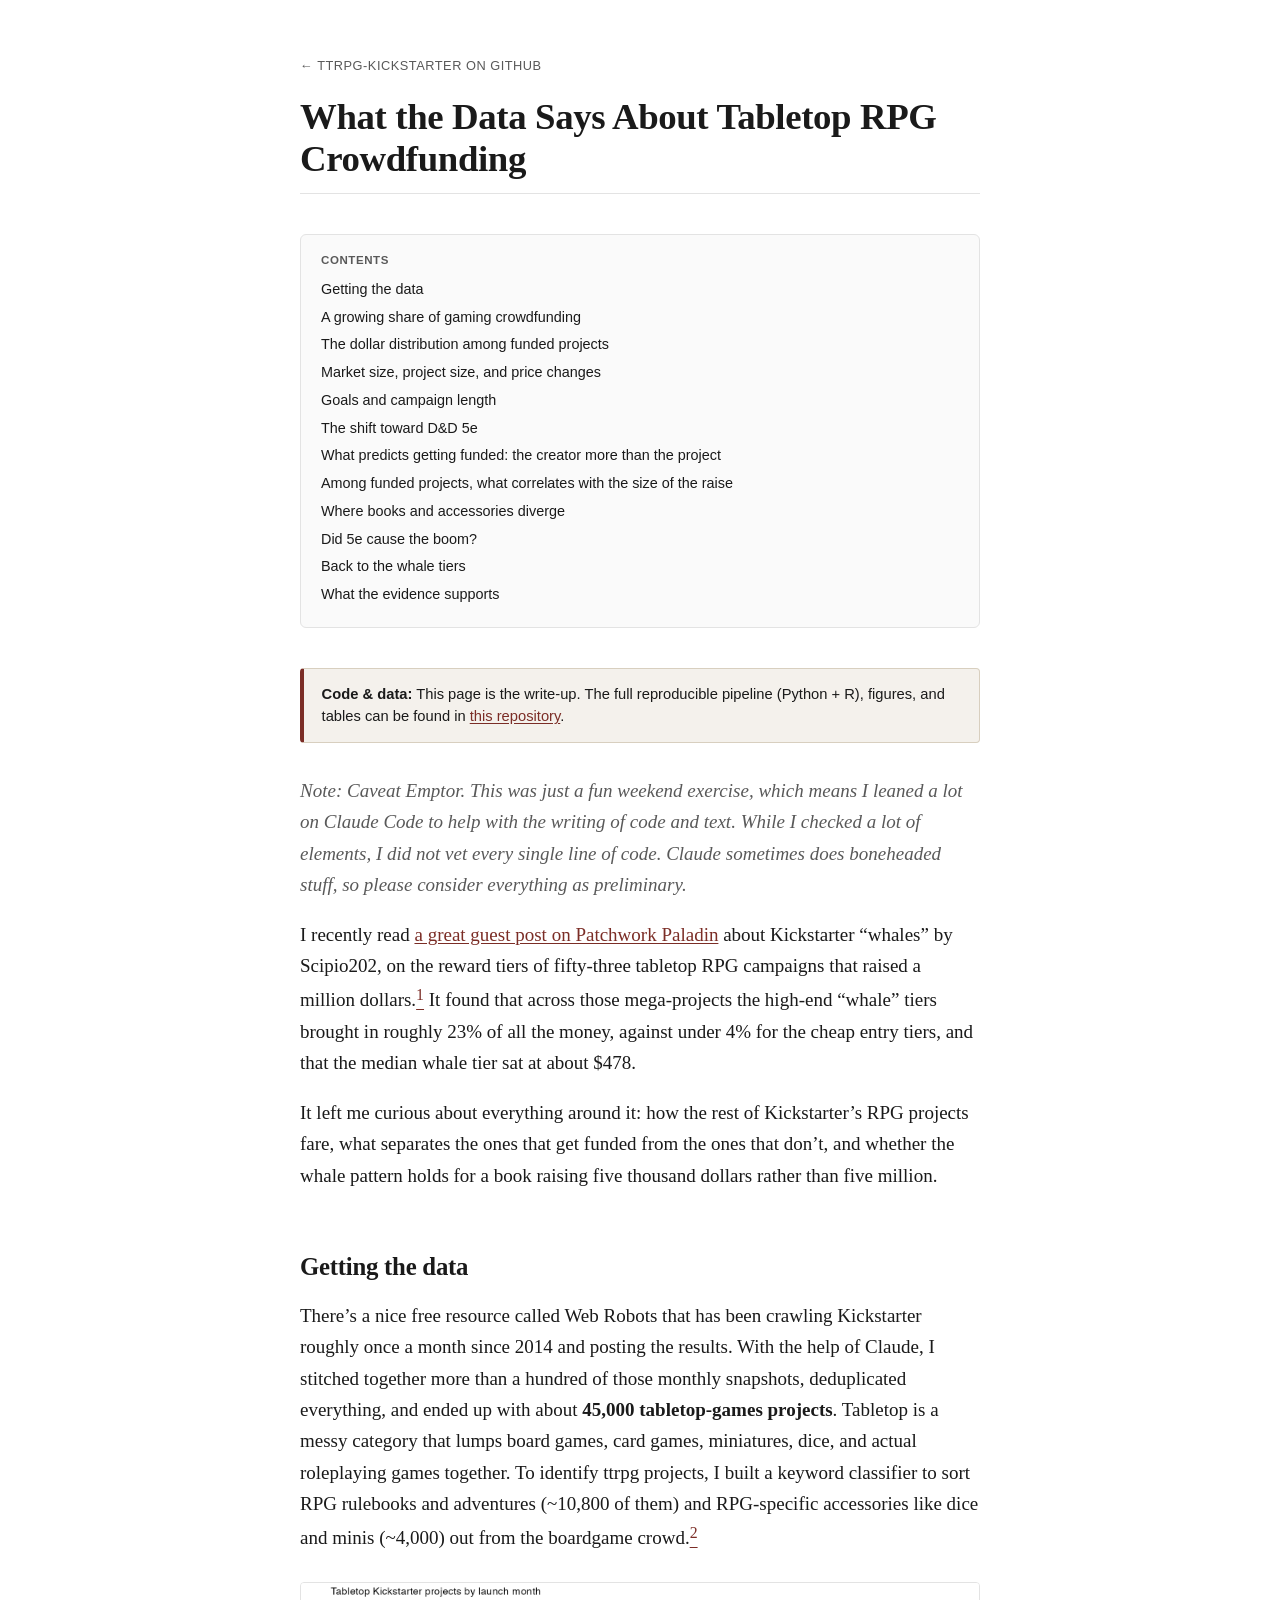
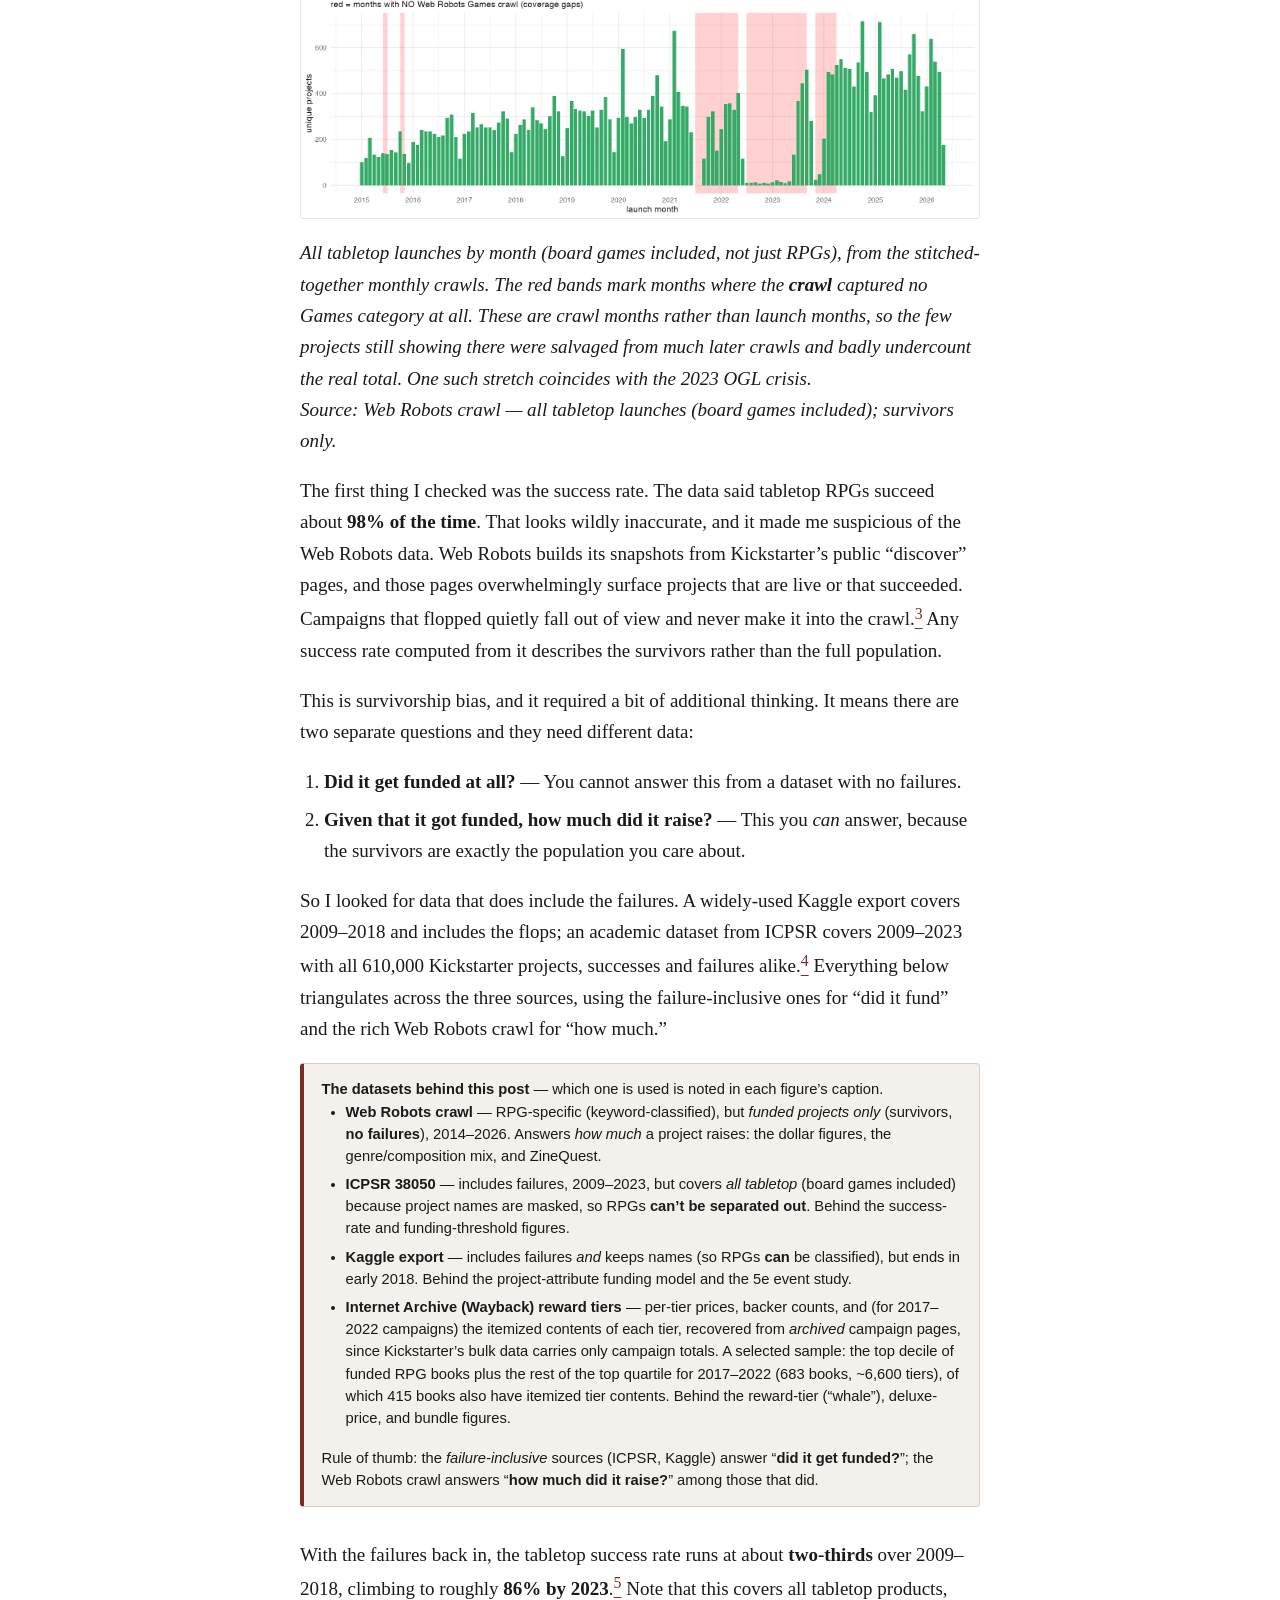
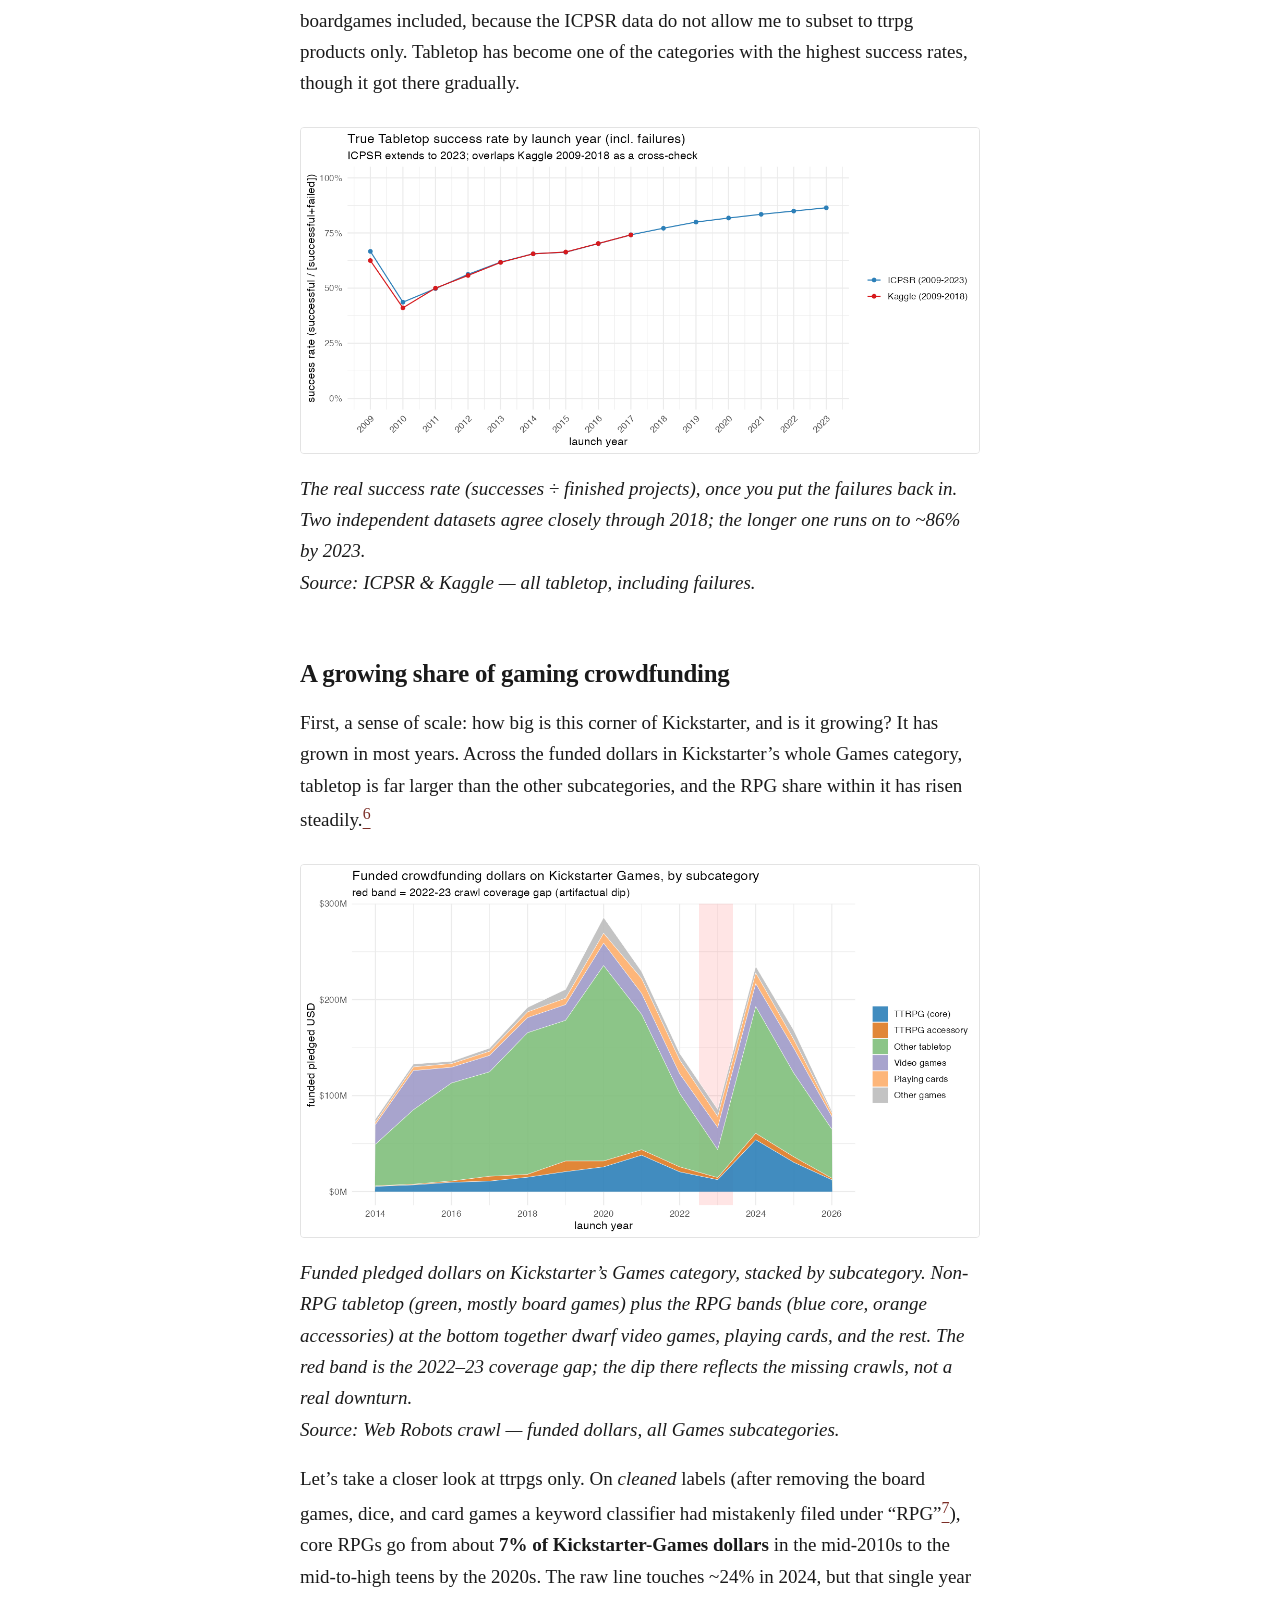
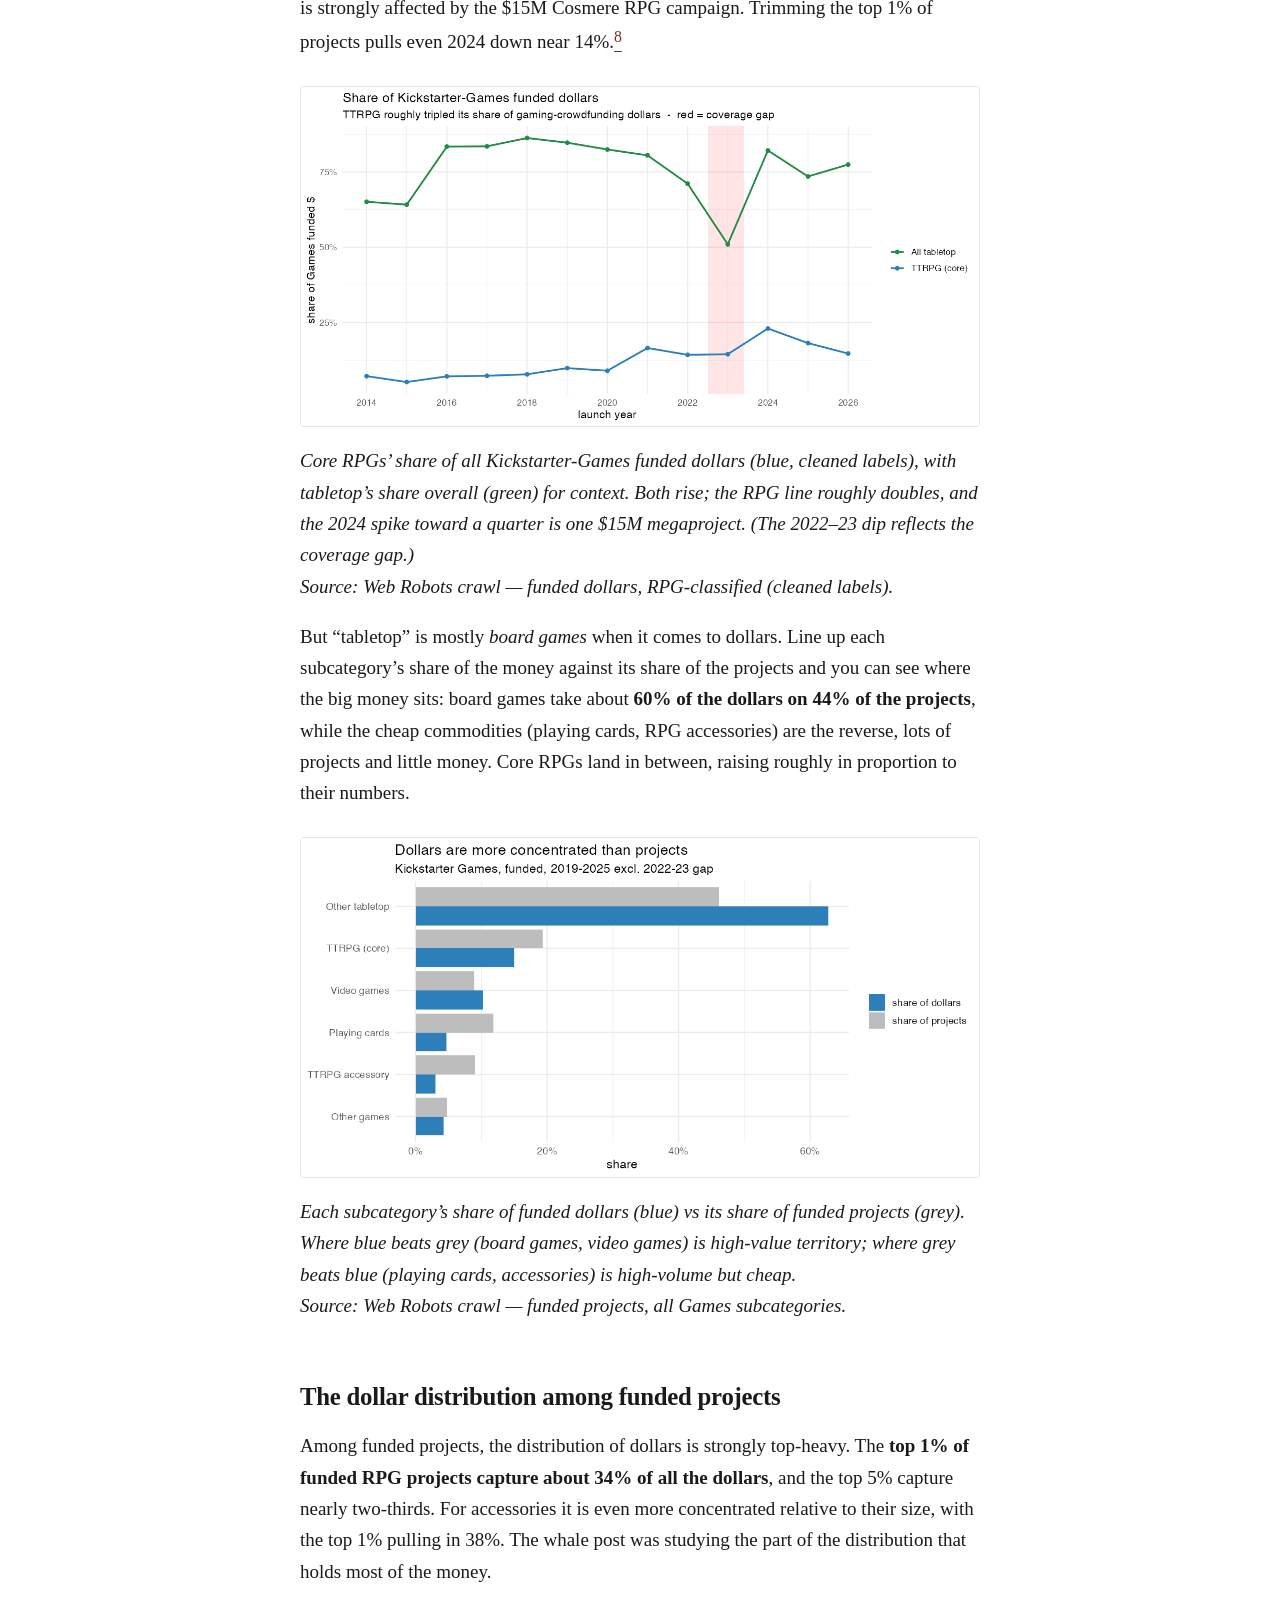
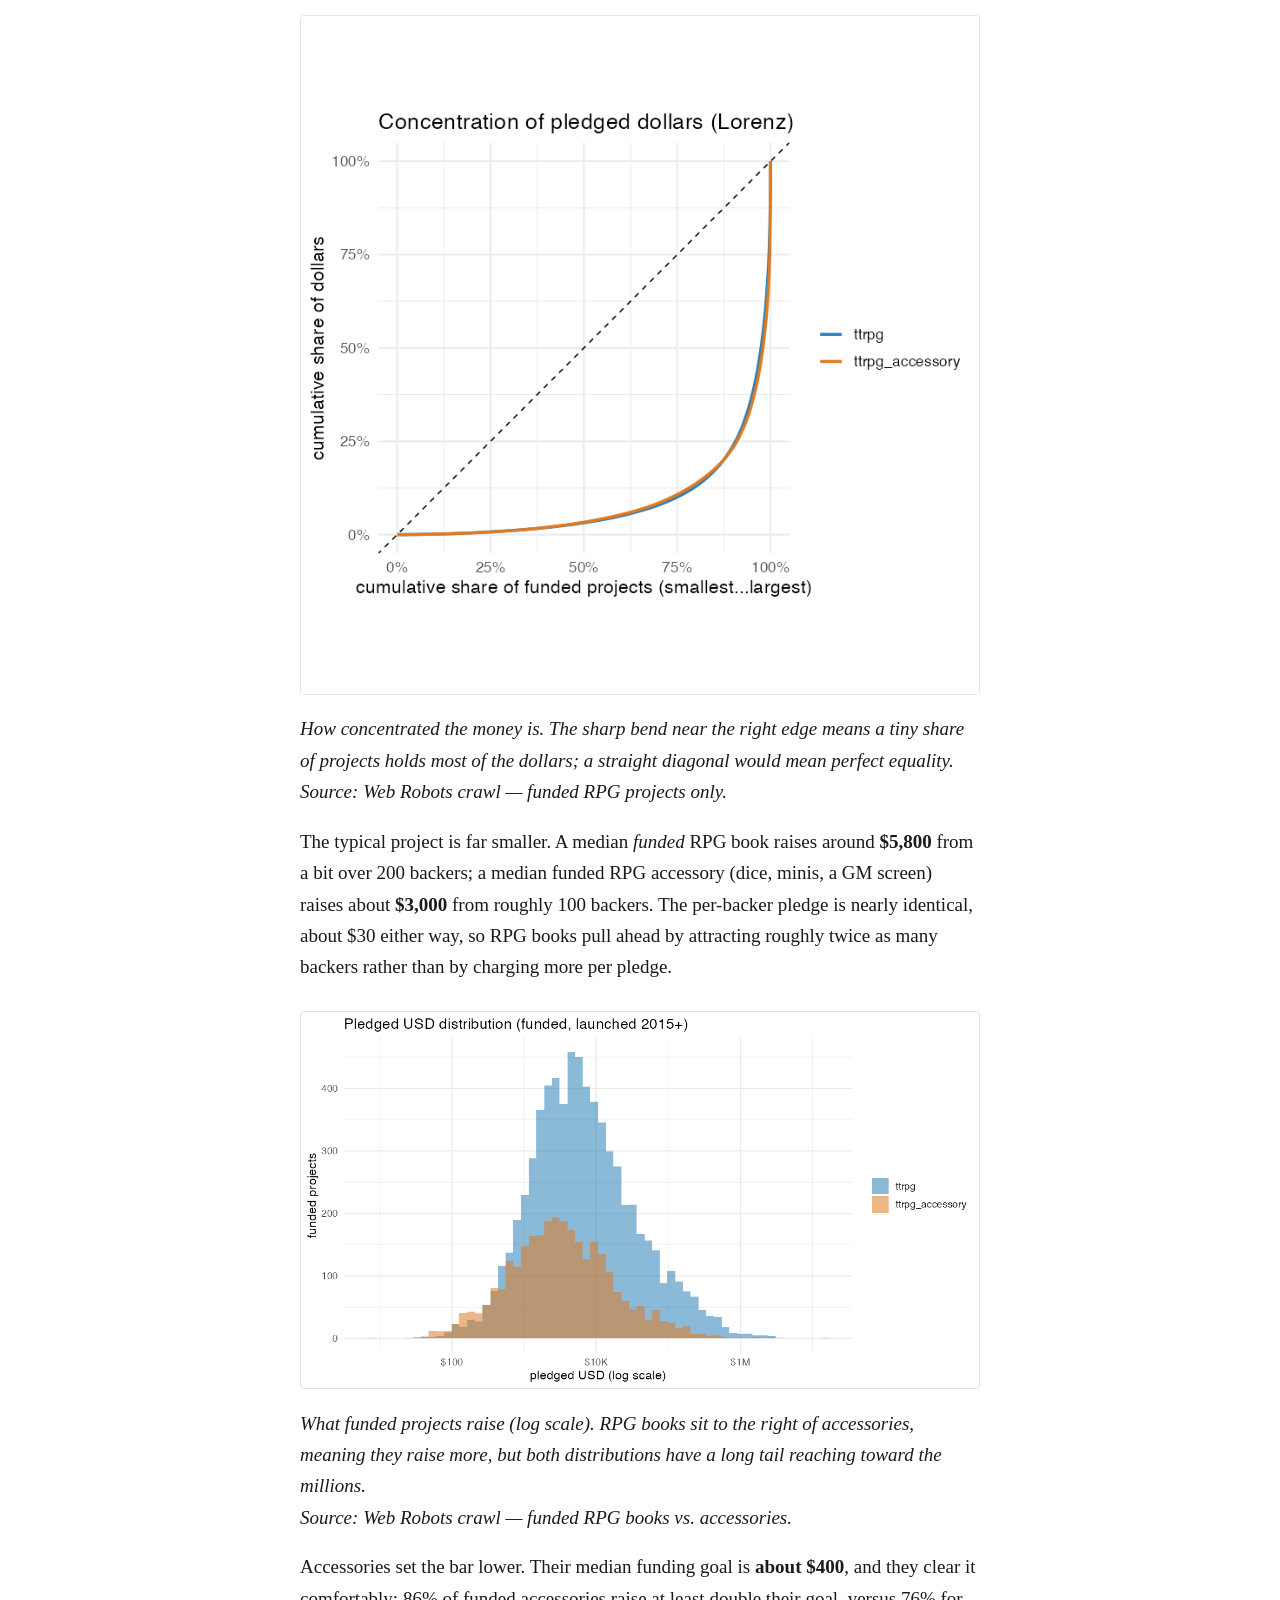
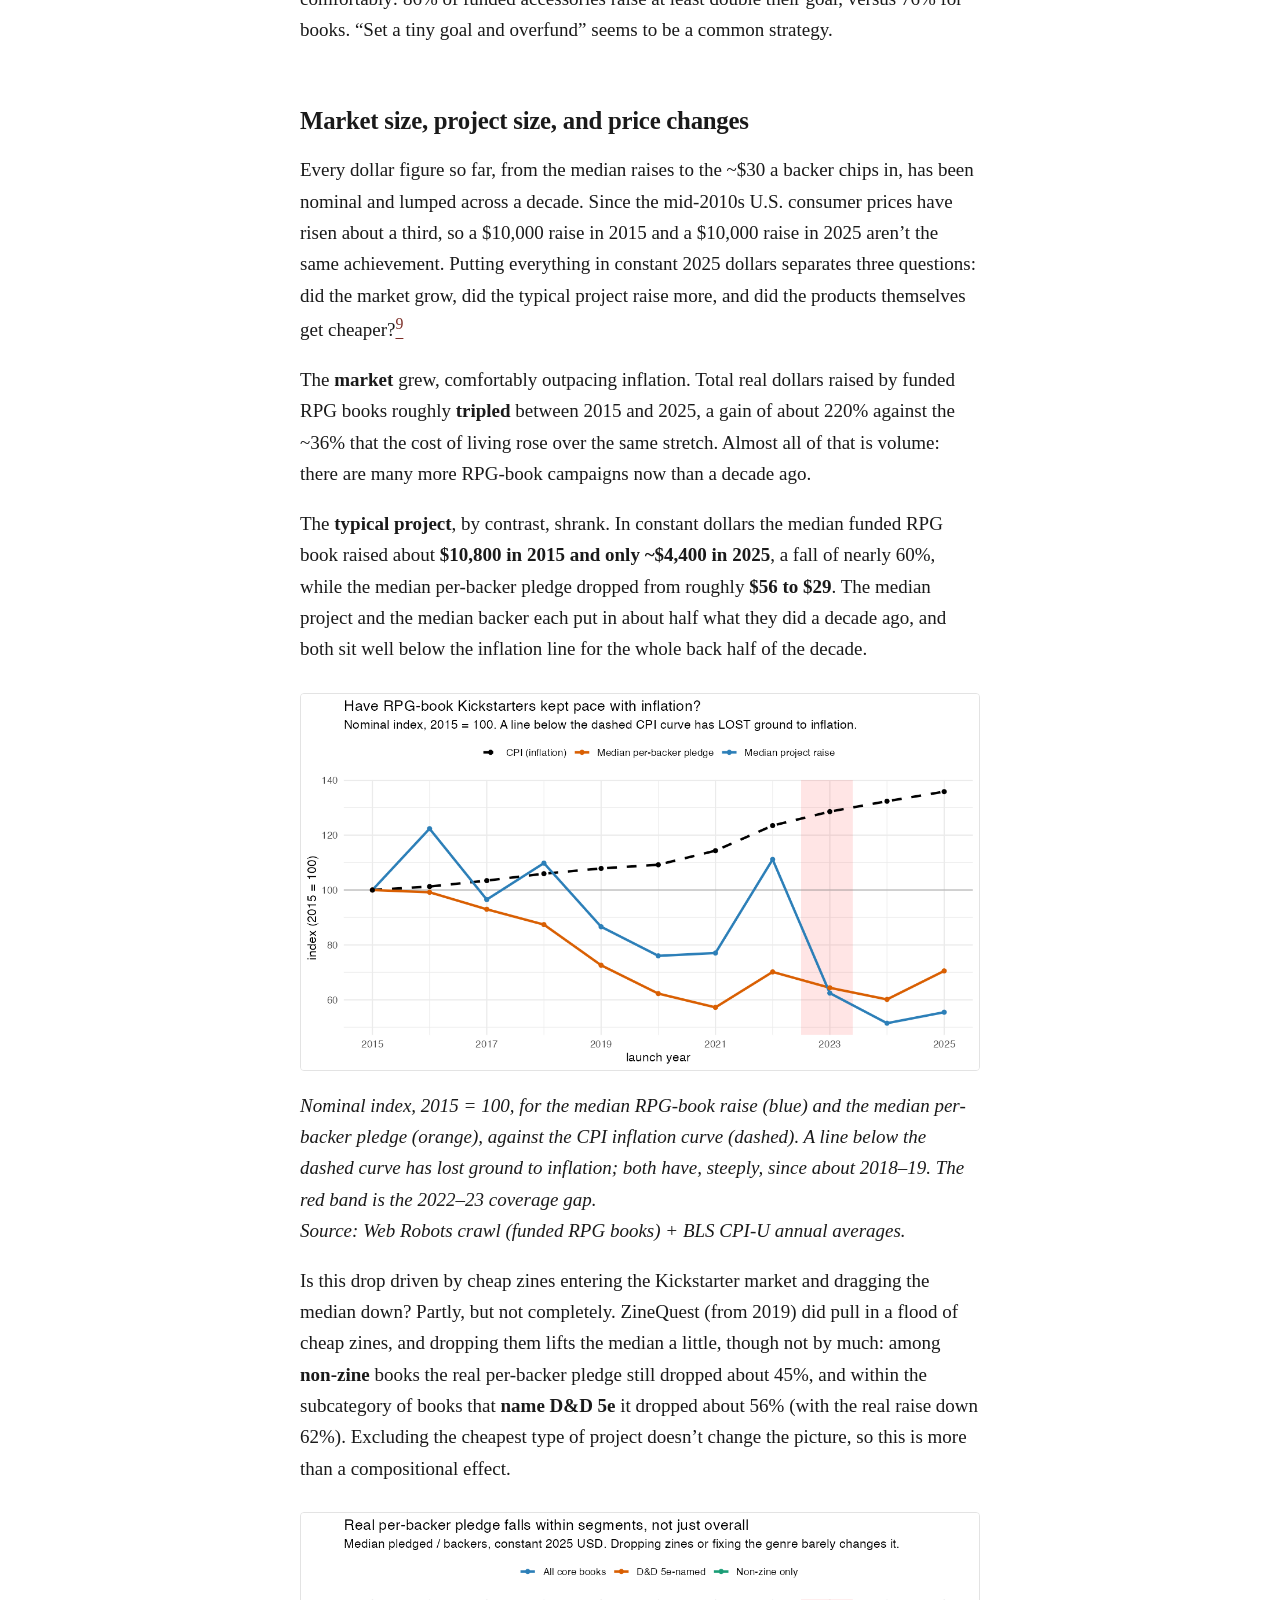
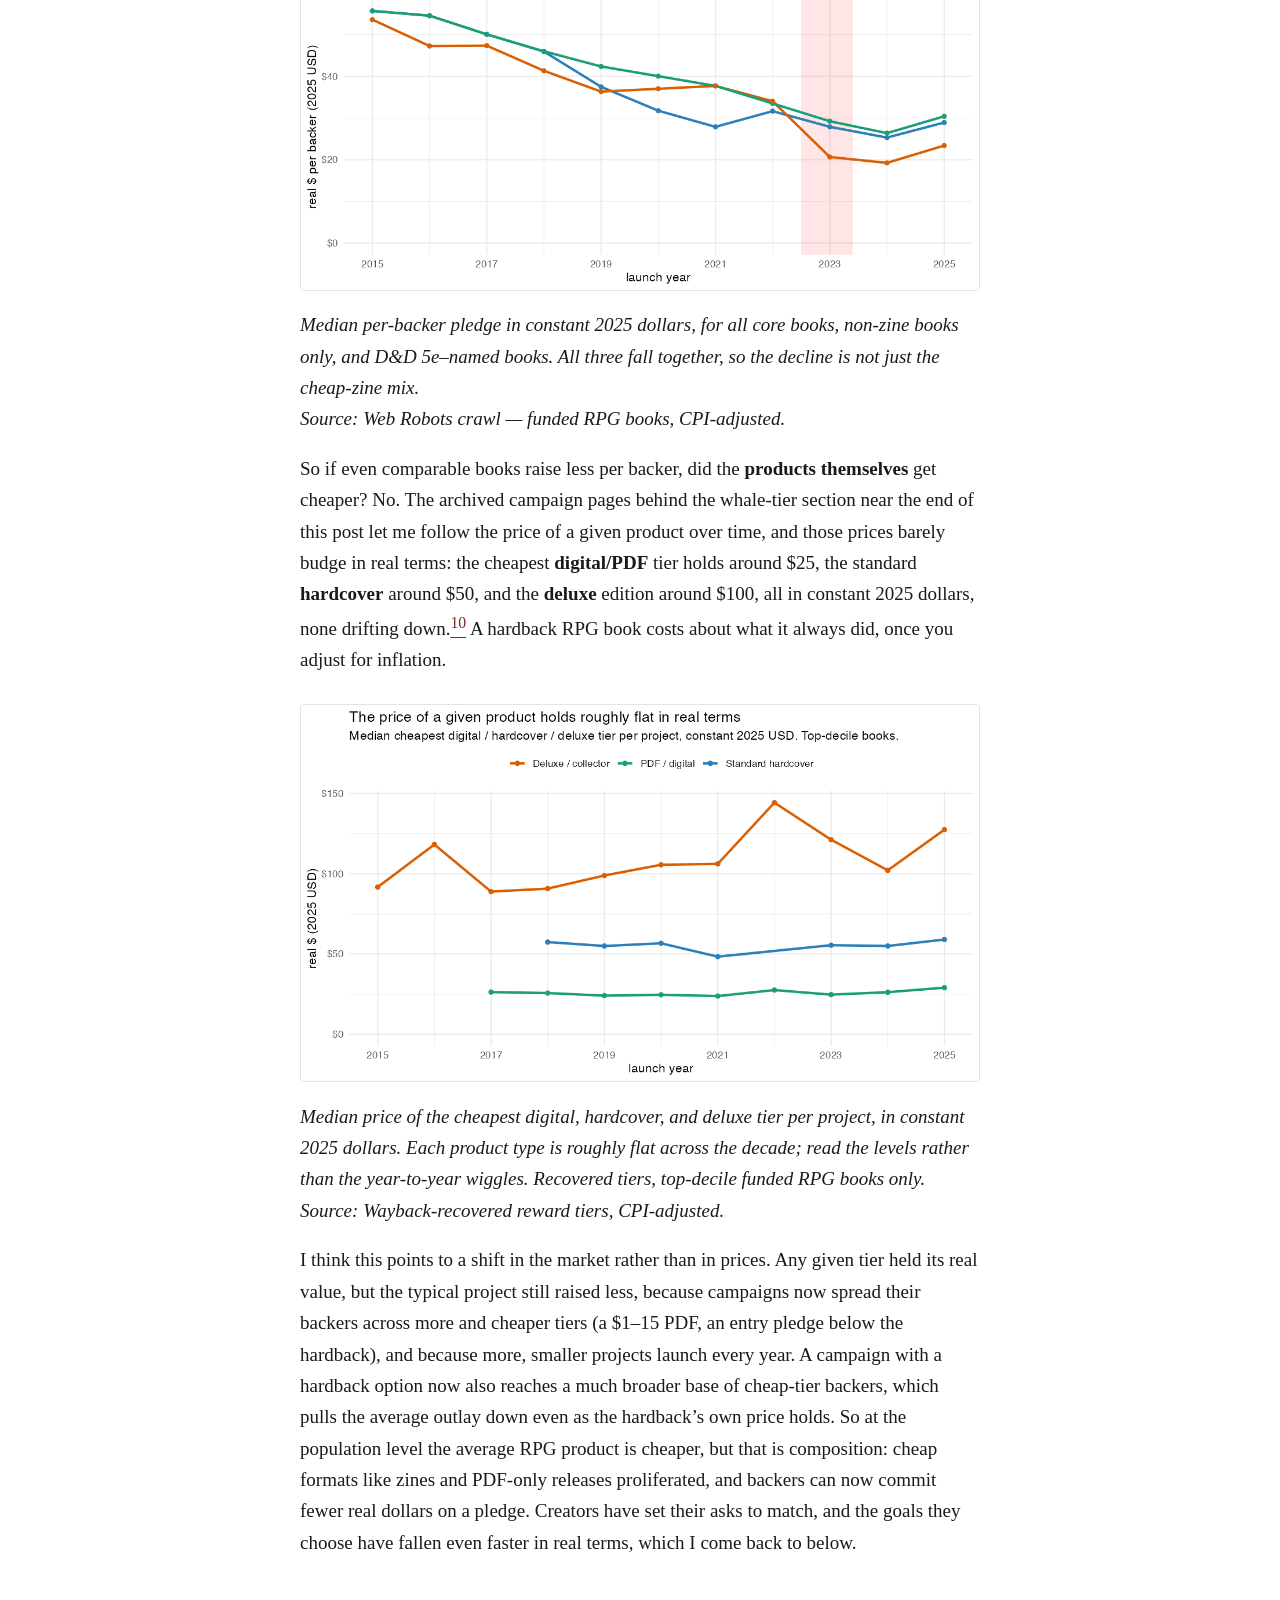
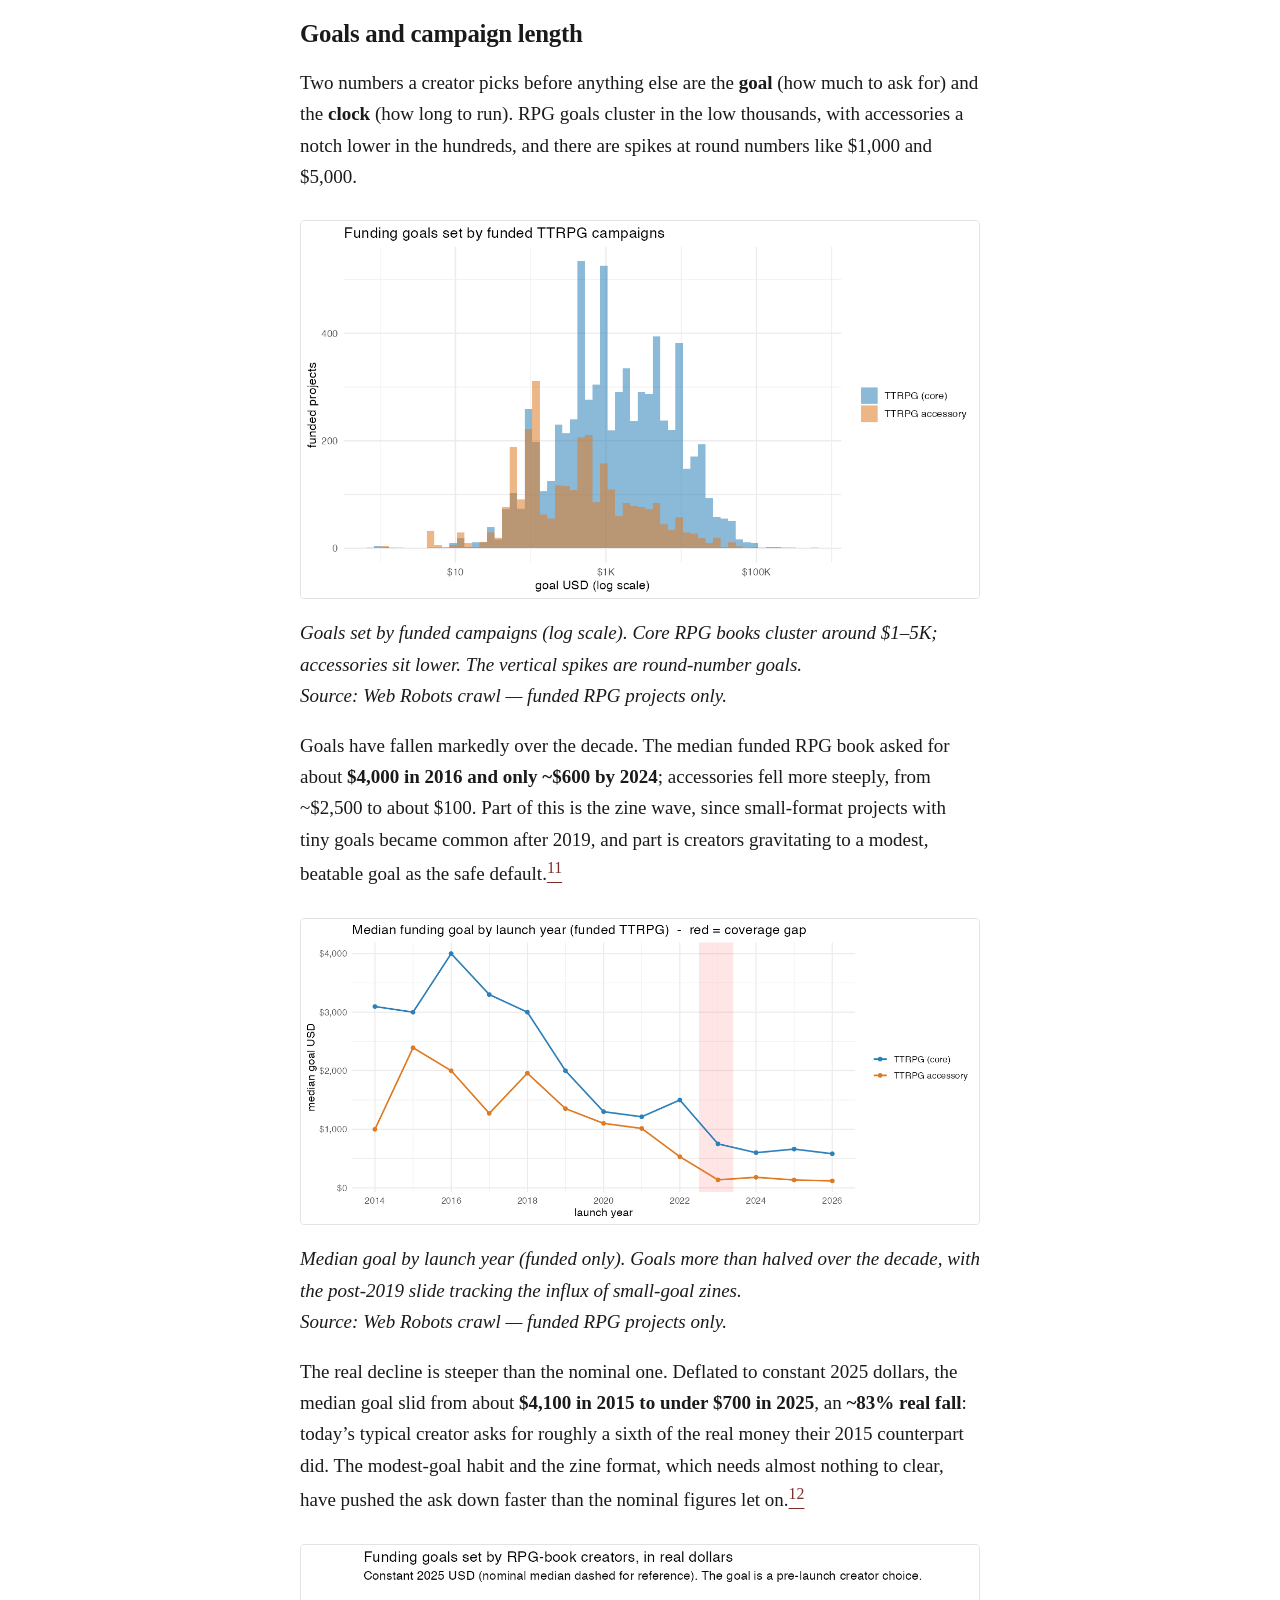
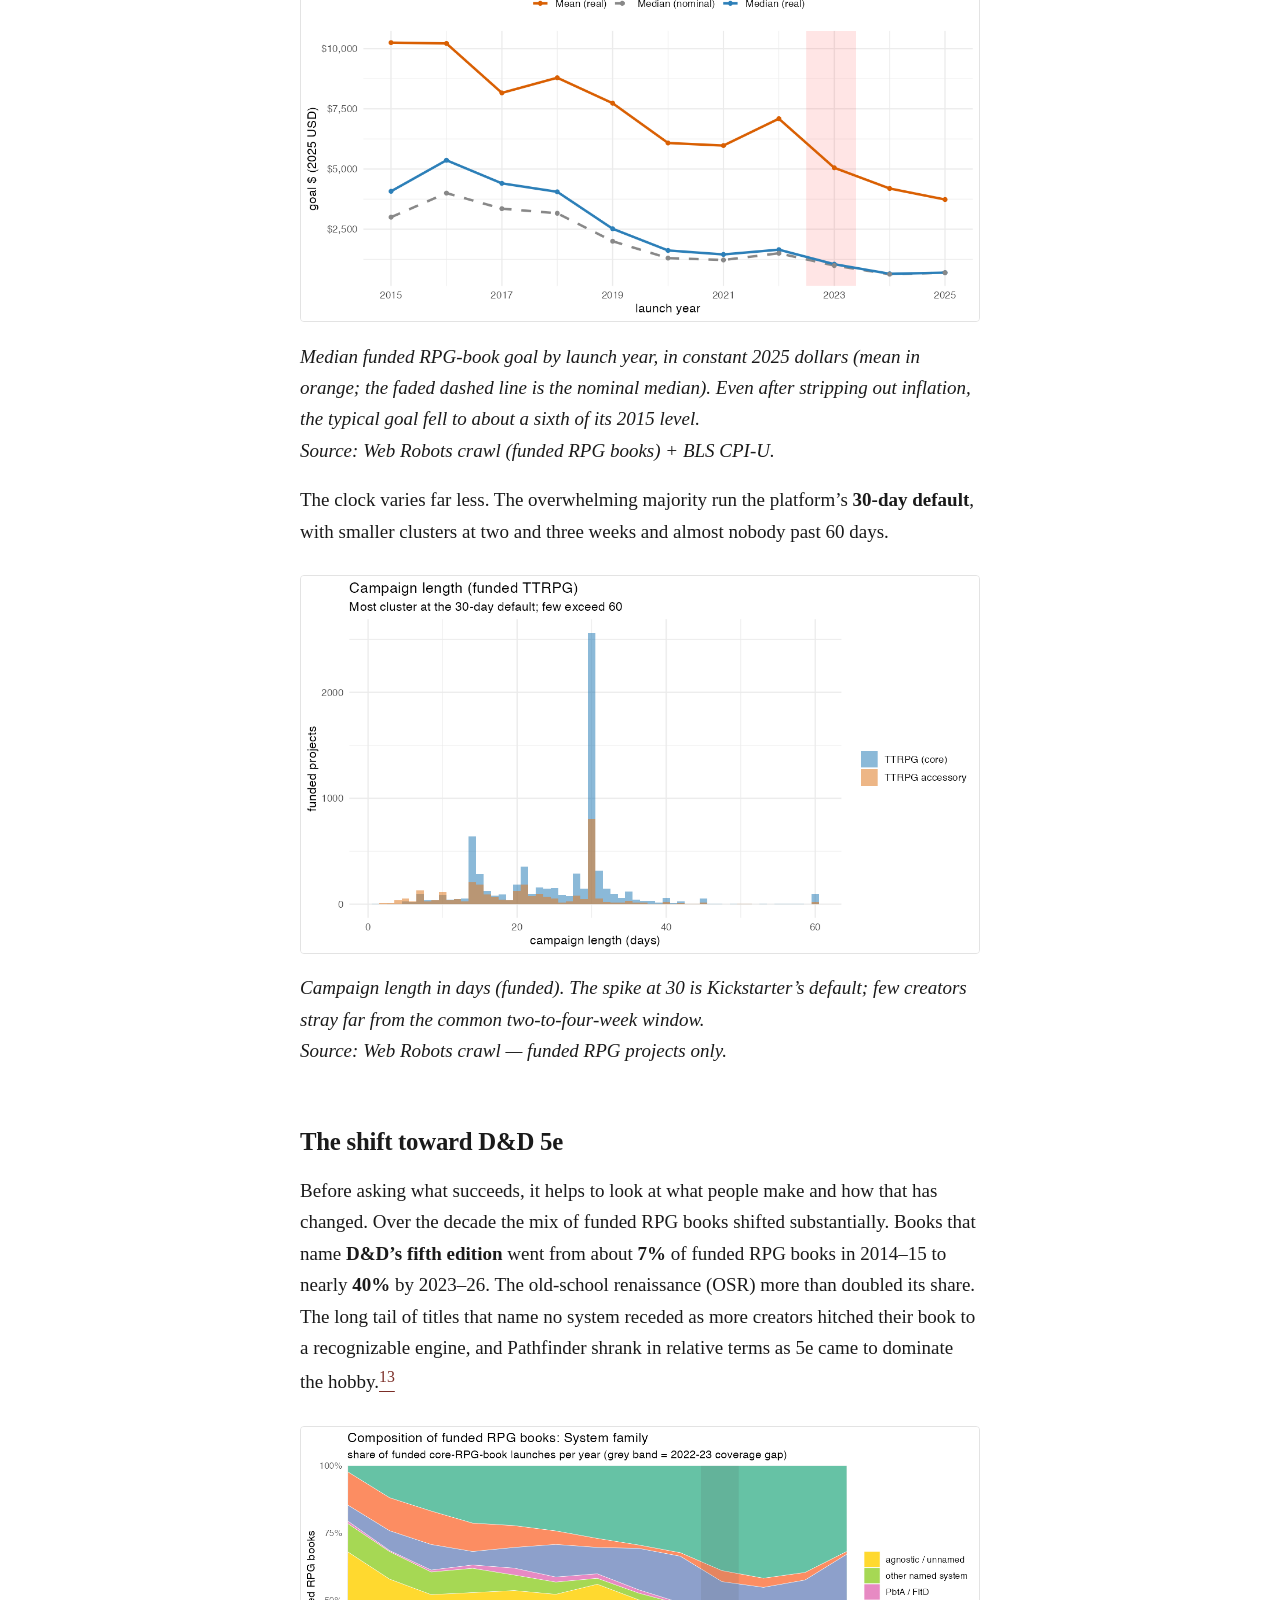
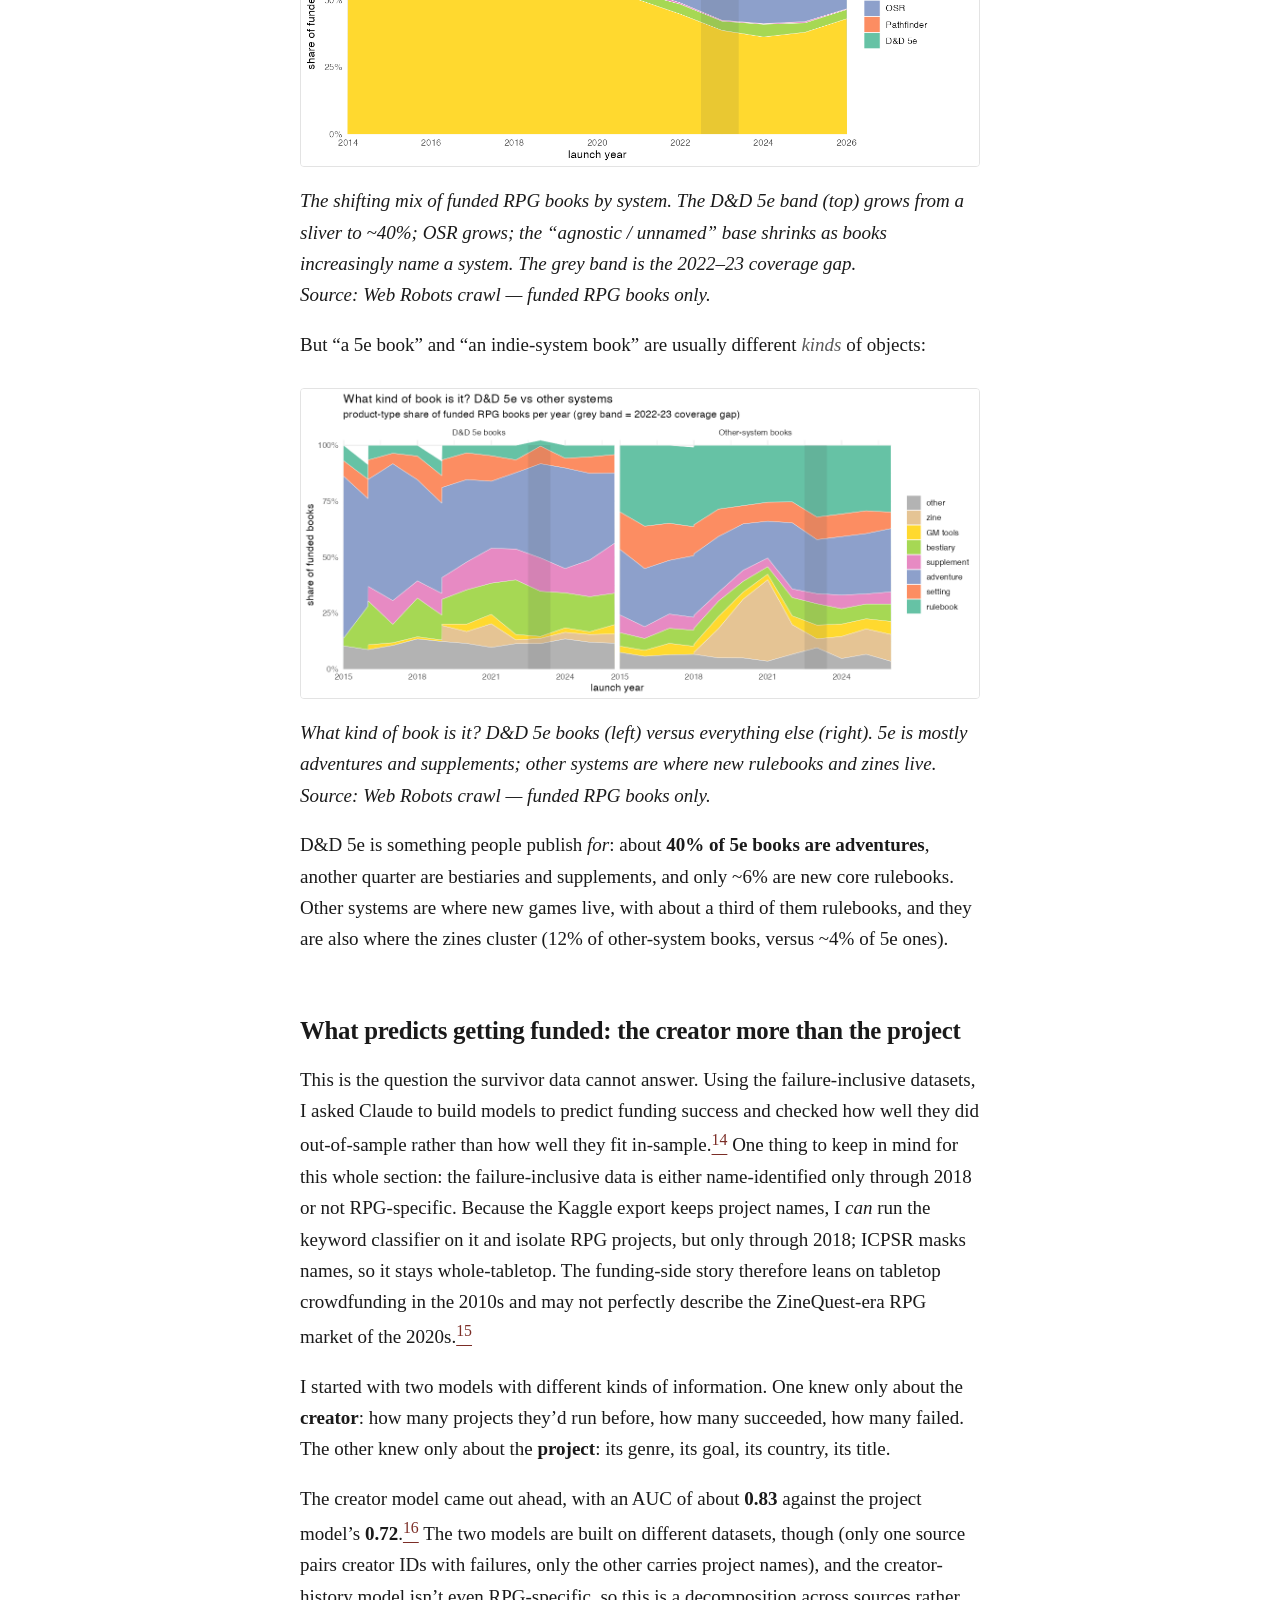
==== docs/index.html @ 1b29c22b "Drop the opening sentence of the second intro paragraph Co-Authored-By: Claude Opus 5 <noreply@anthr" ====
<!DOCTYPE html>
<html lang="en">
<head>
  <meta charset="utf-8">
  <meta name="viewport" content="width=device-width, initial-scale=1">
  <meta name="description" content="A reproducible analysis of the tabletop RPG corner of Kickstarter: what gets funded, what raises a lot, and what actually caused the boom.">
  <title>What the Data Says About Tabletop RPG Crowdfunding</title>
  <link rel="stylesheet" href="style.css">
</head>
<body>
  <div class="wrap">
    <header class="site">
      <a class="home" href="https://github.com/alchemical-lich/ttrpg-kickstarter">&larr; ttrpg-kickstarter on GitHub</a>
      <h1>What the Data Says About Tabletop RPG Crowdfunding</h1>
    </header>
    <main>
      <nav id="TOC" role="doc-toc">
<ul>
<li><a href="#getting-the-data" id="toc-getting-the-data">Getting the
data</a></li>
<li><a href="#a-growing-share-of-gaming-crowdfunding"
id="toc-a-growing-share-of-gaming-crowdfunding">A growing share of
gaming crowdfunding</a></li>
<li><a href="#the-dollar-distribution-among-funded-projects"
id="toc-the-dollar-distribution-among-funded-projects">The dollar
distribution among funded projects</a></li>
<li><a href="#market-size-project-size-and-price-changes"
id="toc-market-size-project-size-and-price-changes">Market size, project
size, and price changes</a></li>
<li><a href="#goals-and-campaign-length"
id="toc-goals-and-campaign-length">Goals and campaign length</a></li>
<li><a href="#the-shift-toward-dd-5e"
id="toc-the-shift-toward-dd-5e">The shift toward D&amp;D 5e</a></li>
<li><a
href="#what-predicts-getting-funded-the-creator-more-than-the-project"
id="toc-what-predicts-getting-funded-the-creator-more-than-the-project">What
predicts getting funded: the creator more than the project</a></li>
<li><a
href="#among-funded-projects-what-correlates-with-the-size-of-the-raise"
id="toc-among-funded-projects-what-correlates-with-the-size-of-the-raise">Among
funded projects, what correlates with the size of the raise</a></li>
<li><a href="#where-books-and-accessories-diverge"
id="toc-where-books-and-accessories-diverge">Where books and accessories
diverge</a></li>
<li><a href="#did-5e-cause-the-boom" id="toc-did-5e-cause-the-boom">Did
5e cause the boom?</a></li>
<li><a href="#back-to-the-whale-tiers"
id="toc-back-to-the-whale-tiers">Back to the whale tiers</a></li>
<li><a href="#what-the-evidence-supports"
id="toc-what-the-evidence-supports">What the evidence supports</a></li>
</ul>
      </nav>
<div class="notice">
<p><strong>Code &amp; data:</strong> This page is the write-up. The full
reproducible pipeline (Python + R), figures, and tables can be found in
<a href="https://github.com/alchemical-lich/ttrpg-kickstarter">this
repository</a>.</p>
</div>
<p><em>Note: Caveat Emptor. This was just a fun weekend exercise, which
means I leaned a lot on Claude Code to help with the writing of code and
text. While I checked a lot of elements, I did not vet every single line
of code. Claude sometimes does boneheaded stuff, so please consider
everything as preliminary.</em></p>
<p>I recently read <a
href="https://patchworkpaladin.com/2026/05/18/kickstarter-whales-guest-post/">a
great guest post on Patchwork Paladin</a> about Kickstarter “whales” by
Scipio202, on the reward tiers of fifty-three tabletop RPG campaigns
that raised a million dollars.<a href="#fn1" class="footnote-ref"
id="fnref1" role="doc-noteref"><sup>1</sup></a> It found that across
those mega-projects the high-end “whale” tiers brought in roughly 23% of
all the money, against under 4% for the cheap entry tiers, and that the
median whale tier sat at about $478.</p>
<p>It left me curious about everything around it: how the rest of
Kickstarter’s RPG projects fare, what separates the ones that get funded
from the ones that don’t, and whether the whale pattern holds for a book
raising five thousand dollars rather than five million.</p>
<h2 id="getting-the-data">Getting the data</h2>
<p>There’s a nice free resource called Web Robots that has been crawling
Kickstarter roughly once a month since 2014 and posting the results.
With the help of Claude, I stitched together more than a hundred of
those monthly snapshots, deduplicated everything, and ended up with
about <strong>45,000 tabletop-games projects</strong>. Tabletop is a
messy category that lumps board games, card games, miniatures, dice, and
actual roleplaying games together. To identify ttrpg projects, I built a
keyword classifier to sort RPG rulebooks and adventures (~10,800 of
them) and RPG-specific accessories like dice and minis (~4,000) out from
the boardgame crowd.<a href="#fn2" class="footnote-ref" id="fnref2"
role="doc-noteref"><sup>2</sup></a></p>
<p><img src="images/tabletop_launches_by_month_coverage.png"
alt="Tabletop launches by month, with coverage gaps shaded red" /></p>
<p><em>All tabletop launches by month (board games included, not just
RPGs), from the stitched-together monthly crawls. The red bands mark
months where the <strong>crawl</strong> captured no Games category at
all. These are crawl months rather than launch months, so the few
projects still showing there were salvaged from much later crawls and
badly undercount the real total. One such stretch coincides with the
2023 OGL crisis.</em><br />
<em>Source: Web Robots crawl — all tabletop launches (board games
included); survivors only.</em></p>
<p>The first thing I checked was the success rate. The data said
tabletop RPGs succeed about <strong>98% of the time</strong>. That looks
wildly inaccurate, and it made me suspicious of the Web Robots data. Web
Robots builds its snapshots from Kickstarter’s public “discover” pages,
and those pages overwhelmingly surface projects that are live or that
succeeded. Campaigns that flopped quietly fall out of view and never
make it into the crawl.<a href="#fn3" class="footnote-ref" id="fnref3"
role="doc-noteref"><sup>3</sup></a> Any success rate computed from it
describes the survivors rather than the full population.</p>
<p>This is survivorship bias, and it required a bit of additional
thinking. It means there are two separate questions and they need
different data:</p>
<ol type="1">
<li><strong>Did it get funded at all?</strong> — You cannot answer this
from a dataset with no failures.</li>
<li><strong>Given that it got funded, how much did it raise?</strong> —
This you <em>can</em> answer, because the survivors are exactly the
population you care about.</li>
</ol>
<p>So I looked for data that does include the failures. A widely-used
Kaggle export covers 2009–2018 and includes the flops; an academic
dataset from ICPSR covers 2009–2023 with all 610,000 Kickstarter
projects, successes and failures alike.<a href="#fn4"
class="footnote-ref" id="fnref4" role="doc-noteref"><sup>4</sup></a>
Everything below triangulates across the three sources, using the
failure-inclusive ones for “did it fund” and the rich Web Robots crawl
for “how much.”</p>
<div class="notice">
<p><strong>The datasets behind this post</strong> — which one is used is
noted in each figure’s caption.</p>
<ul>
<li><strong>Web Robots crawl</strong> — RPG-specific
(keyword-classified), but <em>funded projects only</em> (survivors,
<strong>no failures</strong>), 2014–2026. Answers <em>how much</em> a
project raises: the dollar figures, the genre/composition mix, and
ZineQuest.</li>
<li><strong>ICPSR 38050</strong> — includes failures, 2009–2023, but
covers <em>all tabletop</em> (board games included) because project
names are masked, so RPGs <strong>can’t be separated out</strong>.
Behind the success-rate and funding-threshold figures.</li>
<li><strong>Kaggle export</strong> — includes failures <em>and</em>
keeps names (so RPGs <strong>can</strong> be classified), but ends in
early 2018. Behind the project-attribute funding model and the 5e event
study.</li>
<li><strong>Internet Archive (Wayback) reward tiers</strong> — per-tier
prices, backer counts, and (for 2017–2022 campaigns) the itemized
contents of each tier, recovered from <em>archived</em> campaign pages,
since Kickstarter’s bulk data carries only campaign totals. A selected
sample: the top decile of funded RPG books plus the rest of the top
quartile for 2017–2022 (683 books, ~6,600 tiers), of which 415 books
also have itemized tier contents. Behind the reward-tier (“whale”),
deluxe-price, and bundle figures.</li>
</ul>
<p>Rule of thumb: the <em>failure-inclusive</em> sources (ICPSR, Kaggle)
answer “<strong>did it get funded?</strong>”; the Web Robots crawl
answers “<strong>how much did it raise?</strong>” among those that
did.</p>
</div>
<p>With the failures back in, the tabletop success rate runs at about
<strong>two-thirds</strong> over 2009–2018, climbing to roughly
<strong>86% by 2023</strong>.<a href="#fn5" class="footnote-ref"
id="fnref5" role="doc-noteref"><sup>5</sup></a> Note that this covers
all tabletop products, boardgames included, because the ICPSR data do
not allow me to subset to ttrpg products only. Tabletop has become one
of the categories with the highest success rates, though it got there
gradually.</p>
<p><img src="images/icpsr_success_by_year.png"
alt="True tabletop success rate by year, two sources" /></p>
<p><em>The real success rate (successes ÷ finished projects), once you
put the failures back in. Two independent datasets agree closely through
2018; the longer one runs on to ~86% by 2023.</em><br />
<em>Source: ICPSR &amp; Kaggle — all tabletop, including
failures.</em></p>
<h2 id="a-growing-share-of-gaming-crowdfunding">A growing share of
gaming crowdfunding</h2>
<p>First, a sense of scale: how big is this corner of Kickstarter, and
is it growing? It has grown in most years. Across the funded dollars in
Kickstarter’s whole Games category, tabletop is far larger than the
other subcategories, and the RPG share within it has risen steadily.<a
href="#fn6" class="footnote-ref" id="fnref6"
role="doc-noteref"><sup>6</sup></a></p>
<p><img src="images/desc_market_dollars_by_year.png"
alt="Funded dollars across Kickstarter Games subcategories by year" /></p>
<p><em>Funded pledged dollars on Kickstarter’s Games category, stacked
by subcategory. Non-RPG tabletop (green, mostly board games) plus the
RPG bands (blue core, orange accessories) at the bottom together dwarf
video games, playing cards, and the rest. The red band is the 2022–23
coverage gap; the dip there reflects the missing crawls, not a real
downturn.</em><br />
<em>Source: Web Robots crawl — funded dollars, all Games
subcategories.</em></p>
<p>Let’s take a closer look at ttrpgs only. On <em>cleaned</em> labels
(after removing the board games, dice, and card games a keyword
classifier had mistakenly filed under “RPG”<a href="#fn7"
class="footnote-ref" id="fnref7" role="doc-noteref"><sup>7</sup></a>),
core RPGs go from about <strong>7% of Kickstarter-Games dollars</strong>
in the mid-2010s to the mid-to-high teens by the 2020s. The raw line
touches ~24% in 2024, but that single year is strongly affected by the
$15M Cosmere RPG campaign. Trimming the top 1% of projects pulls even
2024 down near 14%.<a href="#fn8" class="footnote-ref" id="fnref8"
role="doc-noteref"><sup>8</sup></a></p>
<p><img src="images/desc_ttrpg_share_of_games.png"
alt="Core RPG share of Kickstarter-Games funded dollars over time" /></p>
<p><em>Core RPGs’ share of all Kickstarter-Games funded dollars (blue,
cleaned labels), with tabletop’s share overall (green) for context. Both
rise; the RPG line roughly doubles, and the 2024 spike toward a quarter
is one $15M megaproject. (The 2022–23 dip reflects the coverage
gap.)</em><br />
<em>Source: Web Robots crawl — funded dollars, RPG-classified (cleaned
labels).</em></p>
<p>But “tabletop” is mostly <em>board games</em> when it comes to
dollars. Line up each subcategory’s share of the money against its share
of the projects and you can see where the big money sits: board games
take about <strong>60% of the dollars on 44% of the projects</strong>,
while the cheap commodities (playing cards, RPG accessories) are the
reverse, lots of projects and little money. Core RPGs land in between,
raising roughly in proportion to their numbers.</p>
<p><img src="images/desc_share_dollars_vs_projects.png"
alt="Share of dollars vs share of projects, by Games subcategory" /></p>
<p><em>Each subcategory’s share of funded dollars (blue) vs its share of
funded projects (grey). Where blue beats grey (board games, video games)
is high-value territory; where grey beats blue (playing cards,
accessories) is high-volume but cheap.</em><br />
<em>Source: Web Robots crawl — funded projects, all Games
subcategories.</em></p>
<h2 id="the-dollar-distribution-among-funded-projects">The dollar
distribution among funded projects</h2>
<p>Among funded projects, the distribution of dollars is strongly
top-heavy. The <strong>top 1% of funded RPG projects capture about 34%
of all the dollars</strong>, and the top 5% capture nearly two-thirds.
For accessories it is even more concentrated relative to their size,
with the top 1% pulling in 38%. The whale post was studying the part of
the distribution that holds most of the money.</p>
<p><img src="images/desc_lorenz_dollars.png"
alt="Lorenz curve of pledged dollars" /></p>
<p><em>How concentrated the money is. The sharp bend near the right edge
means a tiny share of projects holds most of the dollars; a straight
diagonal would mean perfect equality.</em><br />
<em>Source: Web Robots crawl — funded RPG projects only.</em></p>
<p>The typical project is far smaller. A median <em>funded</em> RPG book
raises around <strong>$5,800</strong> from a bit over 200 backers; a
median funded RPG accessory (dice, minis, a GM screen) raises about
<strong>$3,000</strong> from roughly 100 backers. The per-backer pledge
is nearly identical, about $30 either way, so RPG books pull ahead by
attracting roughly twice as many backers rather than by charging more
per pledge.</p>
<p><img src="images/desc_pledged_hist_log.png"
alt="Distribution of pledged dollars, RPG books vs accessories" /></p>
<p><em>What funded projects raise (log scale). RPG books sit to the
right of accessories, meaning they raise more, but both distributions
have a long tail reaching toward the millions.</em><br />
<em>Source: Web Robots crawl — funded RPG books
vs. accessories.</em></p>
<p>Accessories set the bar lower. Their median funding goal is
<strong>about $400</strong>, and they clear it comfortably: 86% of
funded accessories raise at least double their goal, versus 76% for
books. “Set a tiny goal and overfund” seems to be a common strategy.</p>
<h2 id="market-size-project-size-and-price-changes">Market size, project
size, and price changes</h2>
<p>Every dollar figure so far, from the median raises to the ~$30 a
backer chips in, has been nominal and lumped across a decade. Since the
mid-2010s U.S. consumer prices have risen about a third, so a $10,000
raise in 2015 and a $10,000 raise in 2025 aren’t the same achievement.
Putting everything in constant 2025 dollars separates three questions:
did the market grow, did the typical project raise more, and did the
products themselves get cheaper?<a href="#fn9" class="footnote-ref"
id="fnref9" role="doc-noteref"><sup>9</sup></a></p>
<p>The <strong>market</strong> grew, comfortably outpacing inflation.
Total real dollars raised by funded RPG books roughly
<strong>tripled</strong> between 2015 and 2025, a gain of about 220%
against the ~36% that the cost of living rose over the same stretch.
Almost all of that is volume: there are many more RPG-book campaigns now
than a decade ago.</p>
<p>The <strong>typical project</strong>, by contrast, shrank. In
constant dollars the median funded RPG book raised about <strong>$10,800
in 2015 and only ~$4,400 in 2025</strong>, a fall of nearly 60%, while
the median per-backer pledge dropped from roughly <strong>$56 to
$29</strong>. The median project and the median backer each put in about
half what they did a decade ago, and both sit well below the inflation
line for the whole back half of the decade.</p>
<p><img src="images/real_index_vs_inflation.png"
alt="Median raise and per-backer pledge against inflation" /></p>
<p><em>Nominal index, 2015 = 100, for the median RPG-book raise (blue)
and the median per-backer pledge (orange), against the CPI inflation
curve (dashed). A line below the dashed curve has lost ground to
inflation; both have, steeply, since about 2018–19. The red band is the
2022–23 coverage gap.</em><br />
<em>Source: Web Robots crawl (funded RPG books) + BLS CPI-U annual
averages.</em></p>
<p>Is this drop driven by cheap zines entering the Kickstarter market
and dragging the median down? Partly, but not completely. ZineQuest
(from 2019) did pull in a flood of cheap zines, and dropping them lifts
the median a little, though not by much: among <strong>non-zine</strong>
books the real per-backer pledge still dropped about 45%, and within the
subcategory of books that <strong>name D&amp;D 5e</strong> it dropped
about 56% (with the real raise down 62%). Excluding the cheapest type of
project doesn’t change the picture, so this is more than a compositional
effect.</p>
<p><img src="images/real_per_backer_pledge.png"
alt="Real per-backer pledge, by segment" /></p>
<p><em>Median per-backer pledge in constant 2025 dollars, for all core
books, non-zine books only, and D&amp;D 5e–named books. All three fall
together, so the decline is not just the cheap-zine mix.</em><br />
<em>Source: Web Robots crawl — funded RPG books, CPI-adjusted.</em></p>
<p>So if even comparable books raise less per backer, did the
<strong>products themselves</strong> get cheaper? No. The archived
campaign pages behind the whale-tier section near the end of this post
let me follow the price of a given product over time, and those prices
barely budge in real terms: the cheapest <strong>digital/PDF</strong>
tier holds around $25, the standard <strong>hardcover</strong> around
$50, and the <strong>deluxe</strong> edition around $100, all in
constant 2025 dollars, none drifting down.<a href="#fn10"
class="footnote-ref" id="fnref10" role="doc-noteref"><sup>10</sup></a> A
hardback RPG book costs about what it always did, once you adjust for
inflation.</p>
<p><img src="images/real_tier_ladder.png"
alt="The real price of each product type holds flat" /></p>
<p><em>Median price of the cheapest digital, hardcover, and deluxe tier
per project, in constant 2025 dollars. Each product type is roughly flat
across the decade; read the levels rather than the year-to-year wiggles.
Recovered tiers, top-decile funded RPG books only.</em><br />
<em>Source: Wayback-recovered reward tiers, CPI-adjusted.</em></p>
<p>I think this points to a shift in the market rather than in prices.
Any given tier held its real value, but the typical project still raised
less, because campaigns now spread their backers across more and cheaper
tiers (a $1–15 PDF, an entry pledge below the hardback), and because
more, smaller projects launch every year. A campaign with a hardback
option now also reaches a much broader base of cheap-tier backers, which
pulls the average outlay down even as the hardback’s own price holds. So
at the population level the average RPG product is cheaper, but that is
composition: cheap formats like zines and PDF-only releases
proliferated, and backers can now commit fewer real dollars on a pledge.
Creators have set their asks to match, and the goals they choose have
fallen even faster in real terms, which I come back to below.</p>
<h2 id="goals-and-campaign-length">Goals and campaign length</h2>
<p>Two numbers a creator picks before anything else are the
<strong>goal</strong> (how much to ask for) and the
<strong>clock</strong> (how long to run). RPG goals cluster in the low
thousands, with accessories a notch lower in the hundreds, and there are
spikes at round numbers like $1,000 and $5,000.</p>
<p><img src="images/desc_goal_hist_log.png"
alt="Distribution of funding goals, RPG books vs accessories" /></p>
<p><em>Goals set by funded campaigns (log scale). Core RPG books cluster
around $1–5K; accessories sit lower. The vertical spikes are
round-number goals.</em><br />
<em>Source: Web Robots crawl — funded RPG projects only.</em></p>
<p>Goals have fallen markedly over the decade. The median funded RPG
book asked for about <strong>$4,000 in 2016 and only ~$600 by
2024</strong>; accessories fell more steeply, from ~$2,500 to about
$100. Part of this is the zine wave, since small-format projects with
tiny goals became common after 2019, and part is creators gravitating to
a modest, beatable goal as the safe default.<a href="#fn11"
class="footnote-ref" id="fnref11"
role="doc-noteref"><sup>11</sup></a></p>
<p><img src="images/desc_median_goal_by_year.png"
alt="Median funding goal by launch year" /></p>
<p><em>Median goal by launch year (funded only). Goals more than halved
over the decade, with the post-2019 slide tracking the influx of
small-goal zines.</em><br />
<em>Source: Web Robots crawl — funded RPG projects only.</em></p>
<p>The real decline is steeper than the nominal one. Deflated to
constant 2025 dollars, the median goal slid from about <strong>$4,100 in
2015 to under $700 in 2025</strong>, an <strong>~83% real fall</strong>:
today’s typical creator asks for roughly a sixth of the real money their
2015 counterpart did. The modest-goal habit and the zine format, which
needs almost nothing to clear, have pushed the ask down faster than the
nominal figures let on.<a href="#fn12" class="footnote-ref" id="fnref12"
role="doc-noteref"><sup>12</sup></a></p>
<p><img src="images/real_goal_by_year.png"
alt="Median funding goal in real terms" /></p>
<p><em>Median funded RPG-book goal by launch year, in constant 2025
dollars (mean in orange; the faded dashed line is the nominal median).
Even after stripping out inflation, the typical goal fell to about a
sixth of its 2015 level.</em><br />
<em>Source: Web Robots crawl (funded RPG books) + BLS CPI-U.</em></p>
<p>The clock varies far less. The overwhelming majority run the
platform’s <strong>30-day default</strong>, with smaller clusters at two
and three weeks and almost nobody past 60 days.</p>
<p><img src="images/desc_duration_hist.png"
alt="Distribution of campaign lengths" /></p>
<p><em>Campaign length in days (funded). The spike at 30 is
Kickstarter’s default; few creators stray far from the common
two-to-four-week window.</em><br />
<em>Source: Web Robots crawl — funded RPG projects only.</em></p>
<h2 id="the-shift-toward-dd-5e">The shift toward D&amp;D 5e</h2>
<p>Before asking what succeeds, it helps to look at what people make and
how that has changed. Over the decade the mix of funded RPG books
shifted substantially. Books that name <strong>D&amp;D’s fifth
edition</strong> went from about <strong>7%</strong> of funded RPG books
in 2014–15 to nearly <strong>40%</strong> by 2023–26. The old-school
renaissance (OSR) more than doubled its share. The long tail of titles
that name no system receded as more creators hitched their book to a
recognizable engine, and Pathfinder shrank in relative terms as 5e came
to dominate the hobby.<a href="#fn13" class="footnote-ref" id="fnref13"
role="doc-noteref"><sup>13</sup></a></p>
<p><img src="images/comp_system_family.png"
alt="Composition of funded RPG books by system family over time" /></p>
<p><em>The shifting mix of funded RPG books by system. The D&amp;D 5e
band (top) grows from a sliver to ~40%; OSR grows; the “agnostic /
unnamed” base shrinks as books increasingly name a system. The grey band
is the 2022–23 coverage gap.</em><br />
<em>Source: Web Robots crawl — funded RPG books only.</em></p>
<p>But “a 5e book” and “an indie-system book” are usually different
<em>kinds</em> of objects:</p>
<p><img src="images/comp_producttype_5e_split.png"
alt="Product-type mix, D&amp;D 5e books vs other-system books" /></p>
<p><em>What kind of book is it? D&amp;D 5e books (left) versus
everything else (right). 5e is mostly adventures and supplements; other
systems are where new rulebooks and zines live.</em><br />
<em>Source: Web Robots crawl — funded RPG books only.</em></p>
<p>D&amp;D 5e is something people publish <em>for</em>: about
<strong>40% of 5e books are adventures</strong>, another quarter are
bestiaries and supplements, and only ~6% are new core rulebooks. Other
systems are where new games live, with about a third of them rulebooks,
and they are also where the zines cluster (12% of other-system books,
versus ~4% of 5e ones).</p>
<h2
id="what-predicts-getting-funded-the-creator-more-than-the-project">What
predicts getting funded: the creator more than the project</h2>
<p>This is the question the survivor data cannot answer. Using the
failure-inclusive datasets, I asked Claude to build models to predict
funding success and checked how well they did out-of-sample rather than
how well they fit in-sample.<a href="#fn14" class="footnote-ref"
id="fnref14" role="doc-noteref"><sup>14</sup></a> One thing to keep in
mind for this whole section: the failure-inclusive data is either
name-identified only through 2018 or not RPG-specific. Because the
Kaggle export keeps project names, I <em>can</em> run the keyword
classifier on it and isolate RPG projects, but only through 2018; ICPSR
masks names, so it stays whole-tabletop. The funding-side story
therefore leans on tabletop crowdfunding in the 2010s and may not
perfectly describe the ZineQuest-era RPG market of the 2020s.<a
href="#fn15" class="footnote-ref" id="fnref15"
role="doc-noteref"><sup>15</sup></a></p>
<p>I started with two models with different kinds of information. One
knew only about the <strong>creator</strong>: how many projects they’d
run before, how many succeeded, how many failed. The other knew only
about the <strong>project</strong>: its genre, its goal, its country,
its title.</p>
<p>The creator model came out ahead, with an AUC of about
<strong>0.83</strong> against the project model’s
<strong>0.72</strong>.<a href="#fn16" class="footnote-ref" id="fnref16"
role="doc-noteref"><sup>16</sup></a> The two models are built on
different datasets, though (only one source pairs creator IDs with
failures, only the other carries project names), and the creator-history
model isn’t even RPG-specific, so this is a decomposition across sources
rather than a head-to-head on the same projects. Read with that caveat,
the finding points one way: <em>who is asking</em> looks at least as
predictive as <em>what they’re asking for</em>. A creator’s prior track
record is the strongest single predictor I found. Each past success
multiplies the odds of funding, a strong prior success rate multiplies
them a good deal more, and past failures predict future failure in the
same way.</p>
<p><img src="images/success_or_plot.png"
alt="Odds-ratio plot of funding predictors from the creator-history model" /></p>
<p><em>What predicts getting funded, from the creator-history model
(odds ratios). Bars to the right of 1 improve the odds, with a strong
prior success rate helping most; prior failures sit to the left of 1 and
drag the odds down.</em><br />
<em>Source: ICPSR — all tabletop, including failures (not
RPG-specific).</em></p>
<p>This also explains the rising success rate. As the platform ages, a
growing share of launches come from people who’ve done it before and
succeeded. The market may not have become easier; rather, the pool of
creators became more experienced.</p>
<p>You can see it in the descriptive data as well. Splitting each year’s
RPG launches into first-timers and creators we’ve already seen, the
returning share climbs from almost nothing in the early years to roughly
half by the 2020s.</p>
<p><img src="images/desc_creators_new_vs_returning.png"
alt="Core RPG launches split into new vs returning creators by year" /></p>
<p><em>Each year’s core RPG launches, split into creators making their
first appearance (grey) and those seen in an earlier year (blue). The
returning share grows as the scene matures. The earliest years are
mechanically low, though: with the data starting in 2014, nobody can be
“returning” at first.</em><br />
<em>Source: Web Robots crawl — RPG launches in the crawl
(survivors).</em></p>
<p>The project attributes still matter, just less. Holding other things
equal: an actual RPG is more likely to fund than a board or card game; a
“5E-compatible” or D&amp;D/Pathfinder label helps further; US-based
projects do a bit better.<a href="#fn17" class="footnote-ref"
id="fnref17" role="doc-noteref"><sup>17</sup></a> And there is the
familiar Kickstarter finding that <strong>modest goals fund more
reliably</strong>. Each tenfold increase in the goal cuts the odds of
funding by roughly two-thirds.</p>
<p><img src="images/success_kaggle_or_plot.png"
alt="What predicts getting funded — the project-attribute model" /></p>
<p><em>The “what” counterpart to the creator plot above:
project-attribute predictors of getting funded (odds ratios; right of 1
helps, left of 1 hurts). Naming an RPG, carrying a D&amp;D/5e label, and
being US-based lift the odds; a larger goal sharply lowers them. This is
a different model on a different dataset (Kaggle, which has names but no
creator history), so read it alongside the creator plot rather than
coefficient against coefficient.</em><br />
<em>Source: Kaggle — RPGs vs. other tabletop, including failures (ends
2018).</em></p>
<p><img src="images/icpsr_success_by_goalbucket.png"
alt="Success rate by funding-goal bucket" /></p>
<p><em>Success falls steadily as the goal climbs. But read this as “who
sets what” rather than as a lever: cautious creators with small
audiences are the ones choosing the small goals.</em><br />
<em>Source: ICPSR — all tabletop, including failures.</em></p>
<p>A warning on that last one, because it’s an easily misunderstood
statistic: this is a correlation, and the goal is not randomly assigned.
Creators set goals in anticipation of demand. A cautious creator with a
small audience sets $2,000; a publisher with a big mailing list
confidently sets $80,000. So “low goals succeed more” does
<strong>not</strong> mean “lower your goal and you’ll succeed.” The
number tells you which kind of creator picks which kind of goal; what
would happen if a given creator trimmed their own is a question it
cannot answer. (I return to this point below.)</p>
<h2
id="among-funded-projects-what-correlates-with-the-size-of-the-raise">Among
funded projects, what correlates with the size of the raise</h2>
<p>For the magnitude question, meaning how big a funded project gets, I
switched back to the rich Web Robots data, which is the funded
population. The standouts, expressed as “multiply the dollars by
roughly”:</p>
<ul>
<li><strong>A Kickstarter staff pick (“Projects We Love”):
×2.6.</strong> By far the strongest factor in the list.</li>
<li><strong>A repeat creator: ×1.4.</strong> The backer-base premium
again.</li>
<li><strong>Having a video: ×1.13.</strong> Modest but real, though
measurable only on recent campaigns.<a href="#fn18" class="footnote-ref"
id="fnref18" role="doc-noteref"><sup>18</sup></a></li>
<li><strong>Being a zine: ×0.73.</strong> Zines are small by
design.</li>
</ul>
<p><img src="images/drivers_coef_plot.png"
alt="Coefficient plot of magnitude drivers" /></p>
<p><em>Correlates of raising more, among funded projects: multiply the
dollars by the value on the axis. A “Projects We Love” staff pick
travels with ~2.6× the money; a zine, with less.</em><br />
<em>Source: Web Robots crawl — funded RPG projects only.</em></p>
<p>I’m deliberately leaving the funding goal off that list even though
it has the largest coefficient, because for funded projects its effect
is mostly <strong>mechanical</strong>: if you raised enough to succeed
then you cleared your goal by definition, so a bigger goal sets a higher
floor.<a href="#fn19" class="footnote-ref" id="fnref19"
role="doc-noteref"><sup>19</sup></a></p>
<p>Two further points. First, I fed each campaign’s text, meaning titles
and blurbs, into the model, restricting it to books. In the pooled
book-plus-accessory sample, physical-product words like “miniatures” and
“scenery” mostly flag the accessory class rather than any wording
effect. The text adds only modestly to predictive power, and the
strongest individual terms double as a caution about the method: several
are <strong>brand and series names</strong> (<em>Mothership</em>,
<em>Forbidden Lands</em>, <em>Root</em>, <em>Dimgaard</em>) that a
bag-of-words model memorizes as “these named lines did well” without the
lesson generalizing to a new project.<a href="#fn20"
class="footnote-ref" id="fnref20" role="doc-noteref"><sup>20</sup></a>
What does generalize is duller. Naming a <strong>physical print
format</strong> predicts a larger raise: books that mention a binding
raise well above the PDF-only and zine baseline (hardcover most, ~$25k
median; softcover ~$13k; neither ~$6k), so the word marks a printed
object rather than a deluxe one. Advertising <strong>broad system
compatibility</strong> helps too, since blurbs that enumerate several
compatible systems (“…AD&amp;D, 5e, DCC, Pathfinder, OSR…”) reach a
wider audience. At the other end, “pay what you want,” “one-shot,” and
“online” framing predicts raising less, which is the small-format,
give-it-away end of the market.</p>
<p><img src="images/text_top_terms.png"
alt="Words that predict raising more vs less" /></p>
<p><em>Title/blurb terms predicting how much a funded RPG
<strong>book</strong> raises (LASSO, controlling for the structured
features). Read with care: several of the strongest “raises more” terms
(blue) are brand/series names the model has memorized, or tokenization
artifacts. “dcc pathfinder” is two adjacent items in a
system-compatibility list, and “softcov” marks a printed book rather
than a premium binding. The generalizable signals are naming a print
format and broad system compatibility; “pay-what-you-want” and one-shot
framing (red) predict less.</em><br />
<em>Source: Web Robots crawl — funded RPG books only.</em></p>
<p>Second, the staff-pick and video effects get stronger the further up
the distribution you go. For a median project a staff pick is worth
maybe 1.5×; for the runaway hits near the top it’s associated with more
like 3.5×. Social proof and production polish seem to be amplified in
the upper tail. (Correlation again: Kickstarter may hand out staff picks
to projects it can already tell will be big. Still, it’s a suggestive
pattern.)</p>
<h3 id="books-that-name-a-system-tend-to-raise-more">Books that name a
system tend to raise more</h3>
<p>Since I’d tagged every book by its system, I could ask a sharper
version of the old “5E helps” folk wisdom: among funded books, does
naming a recognized engine correlate with more money? Relative to a
system-agnostic book, naming a known system is worth a roughly
<strong>25–45% bigger raise</strong>, with D&amp;D 5e at ×1.32, OSR at
×1.26, and the named indies (Call of Cthulhu, Mothership, and similar)
at ×1.43. Pathfinder and the PbtA family are statistically
indistinguishable from agnostic.</p>
<p><img src="images/subcat_magnitude_premiums.png"
alt="Dollar premiums by system family and product type" /></p>
<p><em>Multiply-the-dollars premiums for funded RPG books, versus a
system-agnostic rulebook. Naming a recognized system (blue) pays;
product type (orange) matters less, except that zines raise
less.</em><br />
<em>Source: Web Robots crawl — funded RPG books only.</em></p>
<p>In the failure-inclusive data, books that name a recognizable system
are also meaningfully more likely to <strong>get funded at all</strong>.
Naming a system seems to reassure backers that an audience already
exists for the thing. That said, all of this is second-order: adding the
system and product tags barely changes how well the model predicts
dollars, and goal-setting, reputation, and the staff pick remain the
dominant predictors.<a href="#fn21" class="footnote-ref" id="fnref21"
role="doc-noteref"><sup>21</sup></a></p>
<h2 id="where-books-and-accessories-diverge">Where books and accessories
diverge</h2>
<p>Because I’d split RPG books from RPG accessories, I could ask whether
they respond to the same things. They mostly do, with one asymmetry.</p>
<p>For <strong>how much you raise</strong>, the drivers differ. The
clearest example is that a “5E-compatible” label raises money for a
rulebook but is slightly negative for an accessory.<a href="#fn22"
class="footnote-ref" id="fnref22" role="doc-noteref"><sup>22</sup></a>
That makes intuitive sense: a branded D&amp;D <em>book</em> is a selling
point, while generic “D&amp;D dice” or “D&amp;D minis” are a commodity
in a crowded field. Being US-based flips sign too.</p>
<p><img src="images/magclass_by_class_coefs.png"
alt="Magnitude drivers split by product type" /></p>
<p><em>Same drivers, different products. The book effect (blue) and
accessory effect (orange) pull apart, most visibly for the 5E label,
which lifts books but not commodity minis.</em><br />
<em>Source: Web Robots crawl — funded RPG books
vs. accessories.</em></p>
<p>For <strong>whether you get funded</strong>, though, the drivers
don’t meaningfully differ between books and accessories. The things that
get you across the funding line (a modest goal, a reasonable campaign
length, an established creator) seem to work about the same regardless
of what you’re selling. Product type shapes how much you raise, then,
but not whether you raise it.</p>
<h2 id="did-5e-cause-the-boom">Did 5e cause the boom?</h2>
<p>It is tempting to credit the rising RPG fortunes of the last decade
to obvious cultural events: 5th edition in 2014, <em>Stranger
Things</em>, <em>Critical Role</em>. That is hard to show in the
data.</p>
<p>The usual way to test “did event X cause the RPG surge” is a
difference-in-differences: compare RPGs (which event X should affect)
against board and card games (which it shouldn’t) before and after, so
the platform-wide trend cancels out. When I do this for <strong>5th
edition’s mid-2014 release</strong>, the result is a null. The RPG
advantage over other tabletop games was already present in 2012, two
years before 5e shipped, and it continued afterward. There is no break
at the release.<a href="#fn23" class="footnote-ref" id="fnref23"
role="doc-noteref"><sup>23</sup></a></p>
<p><img src="images/did5e_eventstudy.png"
alt="5e event study: RPG-vs-control success gap by year" /></p>
<p><em>The 5e effect that does not appear. The RPG-vs-control success
gap is already positive in 2012 and flat across the mid-2014 release
(dashed line). No jump, and no causal story.</em><br />
<em>Source: Kaggle — RPGs vs. other tabletop, including failures (ends
2018).</em></p>
<p>The ttrpg boom is real, but pinning it on 5e specifically doesn’t
seem to be supported in the data. The treatment was too gradual and too
anticipated, and 5e probably lifted D&amp;D <em>board games</em> too,
contaminating the comparison. <em>Stranger Things</em> and <em>Critical
Role</em> are even harder to test cleanly, so I won’t try.</p>
<p>The 5e test came up empty, but one effect does show up clearly in the
raw data. Sort core RPG launches by calendar month and one month departs
from the pattern, though only recently. Through 2018, February was
unremarkable; from 2019 on it rises to more than <strong>a fifth of the
whole year’s launches</strong>.</p>
<p><img src="images/desc_seasonality_month.png"
alt="Share of core RPG launches by calendar month, pre- vs post-2019" /></p>
<p><em>Share of core RPG launches by calendar month, split into 2014–18
(grey) and 2019+ (blue). February rises from an ordinary ~7–8% to ~21%
in the later period.</em><br />
<em>Source: Web Robots crawl — RPG launches in the crawl
(survivors).</em></p>
<p>That February bump is <strong>ZineQuest</strong>, Kickstarter’s
annual February push for RPG zines, launched in 2019. Unlike the diffuse
5e rollout it is sharp enough to test, and it is closer to a natural
experiment because it is RPG-specific: Kickstarter promotes RPG zines
and not board games, so board games make a usable control group. The
effect is large. Funded RPG launches <strong>roughly double every
February</strong> in the ZineQuest era, relative to what the season and
the trend would predict, with no such jump beforehand.<a href="#fn24"
class="footnote-ref" id="fnref24" role="doc-noteref"><sup>24</sup></a>
The mechanism is narrow. ZineQuest worked through volume, drawing a
large number of small zines that would not otherwise have launched while
leaving the size of the typical project unchanged. The February cohort
is 41% zines (versus 3% the rest of the year), and its median pledge is
less than half the usual. The program lowered the barrier to
small-format publishing and many creators took it up, which is what it
was for. One threat I can’t fully dismiss is that the data captures the
projects Kickstarter promotes, and ZineQuest is itself a promotion push,
so some of the February jump could be promoted zines becoming more
visible to the Web Robots crawl rather than more numerous. The
board-game control soaks up platform-wide visibility shifts but not one
aimed specifically at RPG zines, so I’d treat the exact size of the
effect as suggestive even though its existence is hard to explain
away.</p>
<p><img src="images/zq_feb_premium.png"
alt="ZineQuest February launch premium by year" /></p>
<p><em>The ZineQuest effect. The February “launch premium” for RPGs
(blue) is flat before 2019, then rises when the program starts and stays
elevated, while the board-game control (red) does not.</em><br />
<em>Source: Web Robots crawl — funded RPG launches vs. board-game
control.</em></p>
<p><img src="images/zq_placebo_months.png"
alt="Placebo test across all twelve months" /></p>
<p><em>A placebo check: re-run the test pretending each month is the
“treatment.” Only February (highlighted) shows the jump, which is good
evidence the effect is ZineQuest rather than noise.</em><br />
<em>Source: Web Robots crawl — funded RPG launches vs. board-game
control.</em></p>
<h3 id="the-funding-threshold-doesnt-work-as-an-experiment">The funding
threshold doesn’t work as an experiment</h3>
<p>A final causal design is a regression discontinuity at the funding
goal. Kickstarter is <strong>all-or-nothing</strong>: reach 100% of your
goal and you collect the money; finish at 99% and you get nothing. Two
campaigns that end at 99% and 101% are, in terms of underlying demand,
nearly identical, yet one is “funded” and one is not. That sharp line
looks like a natural experiment: line up the just-funded against the
just-missed and ask what getting funded does to a creator’s future. Do
they come back and launch again?</p>
<p>For Kickstarter projects, this does not work. When I plot where
projects actually land relative to their goal, there are very few just
below the line and many just above it: in the failure-inclusive data
only <strong>94 projects</strong> finished in the 90–100% band, against
<strong>1,373</strong> in 100–110%.</p>
<p><img src="images/rd_density_mccrary.png"
alt="Density of projects around the 100%-of-goal line" /></p>
<p><em>The manipulation test. If 100% were a clean dividing line the
density would be smooth across it; instead it jumps, because near-misses
get pushed over and almost nobody ends</em> just <em>short.</em><br />
<em>Source: ICPSR — all tabletop, including failures.</em></p>
<p>This is <strong>manipulation at the threshold</strong>, and it is
benign: as a campaign nears its goal in the final days, the creator and
their friends push it over, and last-day momentum carries it across. It
still invalidates the design, because the projects sitting just above
the line are not interchangeable with the ones just below; they are the
ones that managed to cross. The naive “effect of funding” is
correspondingly fragile, sizable under one specification and gone under
a slightly different one. Setting the causal design aside, the
descriptive relationship still tells you something: the more a campaign
raises relative to its goal, the more likely the creator is to launch
again, with no discontinuity at the threshold itself.<a href="#fn25"
class="footnote-ref" id="fnref25"
role="doc-noteref"><sup>25</sup></a></p>
<p>I would also have liked to study the <strong>2023 OGL crisis</strong>
(Wizards of the Coast’s botched attempt to revise the Open Game License,
which alarmed many RPG creators) as a shock to the system. I cannot: the
Web Robots crawl has a coverage gap that coincides with January 2023,
and the only failure-inclusive source that reaches that far masks
project names, so I cannot identify the RPGs.<a href="#fn26"
class="footnote-ref" id="fnref26"
role="doc-noteref"><sup>26</sup></a></p>
<h2 id="back-to-the-whale-tiers">Back to the whale tiers</h2>
<p>The whale post’s question, how the money splits across a campaign’s
reward tiers, is the one I began without the data to answer: tier-level
prices and backer counts appear only on individual campaign pages, not
in any of the bulk datasets. So I went back and recovered them (with the
help of Claude), reading the <em>archived</em> campaign pages from the
Internet Archive’s Wayback Machine rather than scraping Kickstarter
directly.<a href="#fn27" class="footnote-ref" id="fnref27"
role="doc-noteref"><sup>27</sup></a> I did this twice: first for the top
decile of funded RPG books, and then, because the whole point of this
exercise is to get away from looking only at the winners, for the rest
of the top quartile as well. That gives <strong>683 books and about
6,600 tiers</strong>, from campaigns raising anywhere between roughly
$19,000 and $15 million. The sample is still selected and the figures
are approximate: per-tier price × backers recovers about three-quarters
of each project’s total, the rest being over-pledges, add-ons, and
shipping.<a href="#fn28" class="footnote-ref" id="fnref28"
role="doc-noteref"><sup>28</sup></a></p>
<p>The broad shape matches the whale post. The cheap tiers draw most of
the backers and the premium tiers hold most of the money: across all 683
books, tiers under $25 take about a fifth of the backers but <strong>4%
of the dollars</strong>, while the $100–500 band holds a fifth of the
backers and <strong>half the dollars</strong>.</p>
<p>That pooled number, though, is the thing worth being careful about,
because it is an average across campaigns of wildly different sizes and
it is not true of any of them in particular. Split the books by what
they raised and the premium tiers’ importance climbs steadily with the
size of the campaign. For books raising over $250,000, the $100–500
tiers supply <strong>63%</strong> of the money. For a book raising under
$50,000 — which is most funded RPG books — they supply
<strong>20%</strong>, and the sub-$50 tiers that barely register for the
megaprojects carry a third of the total.</p>
<p><img src="images/tier_backers_vs_dollars_by_price.png"
alt="Backers vs. dollars by reward-tier price" /></p>
<p><em>Every reward tier sorted into price bands: share of all backers
(grey) vs. approximate share of all pledged dollars (blue). Backers
cluster at $50–100; the dollars shift right to the $100–500 premium
tiers.</em><br />
<em>Source: Wayback-recovered reward tiers — funded RPG books.</em></p>
<p><img src="images/tier_dollar_share_by_size.png"
alt="Share of dollars by tier price, across campaign sizes" /></p>
<p><em>Where each size band’s pledged dollars came from, by the price of
the tier that carried them. The premium band grows from a fifth of the
money for typical funded books to nearly two-thirds for the largest
campaigns. The right-hand bar is what a million-dollar campaign looks
like; most funded books look like the left.</em><br />
<em>Source: Wayback-recovered reward tiers — funded RPG books.</em></p>
<p>The RPG-book “whale” sits lower than in the original post. Defined
the same way, as the single most-expensive tier in a campaign, the
median top-priced tier across these books is about
<strong>$300</strong>, versus <strong>$478</strong> among the
million-dollar megaprojects. That ceiling tier isn’t where the money is
made: the <strong>highest-grossing tier of the median book is only about
$65</strong>. The expensive tier exists, but few people buy it, and that
holds at every size — the top-priced tier collects about 4–6% of its
campaign’s money whether the campaign raised $30,000 or $3 million.</p>
<p>The tier that does the earning is not a fixed price either. It rises
with the campaign, from about <strong>$50</strong> for books under
$50,000 to <strong>$127</strong> for those above $250,000. In every band
it lands close to what a printed copy of that book costs, which suggests
the “sweet spot” is less a psychological price point creators should aim
for than simply the tier with the physical book in it. Looking only at
the largest campaigns would suggest a single figure near $100; across
the category it is a moving target.</p>
<p><img src="images/tier_sweetspot_hist.png"
alt="Price of each project’s top-grossing tier" /></p>
<p><em>The price of the single highest-revenue tier in each project,
pooled across all sizes (median, dashed), far below each book’s own
most-expensive tier.</em><br />
<em>Source: Wayback-recovered reward tiers — funded RPG books.</em></p>
<p><img src="images/tier_sweetspot_by_size.png"
alt="Top-priced vs top-grossing tier, by campaign size" /></p>
<p><em>Median top-priced tier (orange) and median top-grossing tier
(blue) in each size band. The earning tier tracks the printed-book price
point for that segment; the ceiling tier is roughly flat and always far
above it.</em><br />
<em>Source: Wayback-recovered reward tiers — funded RPG books.</em></p>
<p>Nor is the money concentrated in one ceiling tier. The median book
offers eight tiers, and its single highest-priced tier accounts for
about 5% of its money. The dollars come from the mid-priced premium
tiers rather than the most expensive ones.</p>
<p>One cautious note on whether tier design tracks raising more:
projects that earn a larger share of their revenue from the high-end
tiers do raise much more overall, but that is largely mechanical, since
a big campaign has whales because it is big. The number of tiers barely
matters, and a high ceiling price on its own, holding the whale share
fixed, is if anything slightly negative.</p>
<h3 id="what-is-actually-in-the-expensive-tiers">What is actually in the
expensive tiers</h3>
<p>Price is a crude stand-in for the thing people mean by a whale tier.
The folk theory is not just that the tier is expensive but that it is
<em>stuffed</em>: the book plus dice, plus minis, plus a GM screen, plus
a map pack. Kickstarter’s older campaign pages list the contents of each
tier explicitly, under an “Includes:” heading, so for part of the sample
I can count what a tier actually contains rather than inferring it from
the price.<a href="#fn29" class="footnote-ref" id="fnref29"
role="doc-noteref"><sup>29</sup></a> That gives two measures per tier:
the number of items listed, and the number of distinct <em>kinds</em> of
accessory (dice, minis, maps, GM screens, cards and tokens, art and
merchandise, apparel, other physical goods), counting the book itself
and digital extras as neither.</p>
<p>The first thing this shows is that the premise is shaky. Bundles do
get broader as tiers get more expensive, but the growth stops around
$100. A $100–250 tier lists a median of 6 items spanning about 0.9
accessory categories; a $500-plus tier lists 7 items across 1.2
categories. The expensive tiers are not meaningfully more stuffed than
the mid-premium ones. They are mostly just more expensive.</p>
<p><img src="images/tier_bundle_breadth_by_band.png"
alt="Bundle breadth by tier price" /></p>
<p><em>Distinct accessory categories per tier, by price band. The climb
flattens above $100: the $250–500 and $500+ bands look alike.
Kickstarter itemizations are cumulative (“everything above, plus…”), so
the models below control for price rather than reading this gradient as
an effect.</em><br />
<em>Source: Wayback-recovered reward tiers, itemized subset, funded RPG
books 2017–2022.</em></p>
<p>Comparing tiers <em>within</em> the same campaign, holding price
fixed, backers do prefer a fuller tier. Each additional item listed goes
with about <strong>18% more backers</strong> on that tier. What they are
responding to is the raw count. Once the number of items is held fixed,
the number of distinct accessory categories adds nothing: the estimate
is +0.002 in log10 units, and it changes sign between subsamples.
Variety of contents seems to carry no weight of its own once you know
how much is in the box.</p>
<p><img src="images/tier_bundle_effects.png"
alt="Bundling effects at the tier and project level" /></p>
<p><em>Effect of one more item, and of one more accessory category, on
the backers a tier attracts and on what the campaign raises overall.
Within a campaign, more items pulls backers to that tier; variety does
not, and neither shows up in the campaign total.</em><br />
<em>Source: Wayback-recovered reward tiers, itemized subset, funded RPG
books 2017–2022.</em></p>
<p>None of this reaches the campaign total. A project whose richest tier
spans more accessory categories does not raise more than one whose does
not, in either half of the sample: the estimate is +0.004 among the
biggest books (<em>p</em> = 0.78) and +0.013 among the smaller ones
(<em>p</em> = 0.09). What bundling appears to do is move backers between
a campaign’s own tiers rather than bring additional money in. That is
the same conclusion the price-only analysis reached, now from the
contents rather than from a proxy.</p>
<p>The sharpest version of the test uses creators who ran more than one
campaign in the sample, 70 of them across 212 campaigns. Comparing those
campaigns to each other, heavier bundling does look like it pays: about
12% more per accessory category, comfortably significant. Comparing each
creator against their <em>own</em> other campaigns, it disappears, to
+0.011 with a confidence interval running from ×0.94 to ×1.12.<a
href="#fn30" class="footnote-ref" id="fnref30"
role="doc-noteref"><sup>30</sup></a> The cross-sectional version was
picking up the difference between creators who bundle and creators who
do not, which is mostly a difference in the size of the audience they
already had. For a given creator deciding what to put in a $250 tier,
the evidence does not support bundling as a lever.</p>
<p>I am more confident in it than I would otherwise be, because the
tier-level result was tested out of sample. The specification was fixed
on the original sample of large books, and then applied unchanged to a
second, separately collected set of smaller campaigns. The item-count
effect holds in both (×1.23 among the large books, ×1.15 among the
smaller ones); the accessory-variety effect flips sign between them,
which is what a null looks like.<a href="#fn31" class="footnote-ref"
id="fnref31" role="doc-noteref"><sup>31</sup></a></p>
<p><img src="images/tier_bundle_replication.png"
alt="The same specification in two independent samples" /></p>
<p><em>The same tier-level model fit separately in each sample. Item
count replicates; accessory variety does not, and its sign is not
stable.</em><br />
<em>Source: Wayback-recovered reward tiers, itemized subset, funded RPG
books 2017–2022.</em></p>
<h2 id="what-the-evidence-supports">What the evidence supports</h2>
<p>If you’re running an RPG Kickstarter, these are the takeaways with
some evidence behind them. Your <strong>track record is your biggest
asset</strong>, and your past failures follow you. A <strong>modest
goal</strong> correlates with funding, though that mostly reflects which
creators set small goals in the first place. A <strong>staff pick and a
video</strong> come with much bigger raises. <strong>Naming a recognized
system</strong> (5e, OSR, a known indie line) is associated with
clearing the funding bar a little more easily and with a somewhat larger
raise. <strong>How you frame the product</strong>, premium object versus
cheap commodity, shows up in the dollars. And within a campaign, the
money comes from the <strong>mid-premium reward tiers</strong>
($100–500) rather than the entry PDFs or a single high-priced ceiling
tier.</p>
<p>These are not guaranteed levers though! Almost everything here is a
correlation drawn from observational data, with all the usual hazards:
creators choose their goals strategically, Kickstarter chooses who gets
staff-picked, my RPG classifier is imperfect,<a href="#fn32"
class="footnote-ref" id="fnref32" role="doc-noteref"><sup>32</sup></a>
and the one result that is in the neighborhood of a causal effect is
about a niche February program for zines.</p>
<hr />
<h3 id="footnotes">Footnotes</h3>
<section id="footnotes" class="footnotes footnotes-end-of-document"
role="doc-endnotes">
<hr />
<ol>
<li id="fn1"><p>The original analysis (“Kickstarter Whales,” guest post
by Scipio202 on Patchwork Paladin) used ENWorld’s list of 53 tabletop
RPG campaigns that raised ≥ $1,000,000 and tracked four price points per
campaign (cheapest digital, cheapest physical, most-common, and the top
“whale” tier). It is a tier-level study of mega-successes; this post is
a population-level study of the whole category.<a href="#fnref1"
class="footnote-back" role="doc-backlink">↩︎</a></p></li>
<li id="fn2"><p>I validated the classifier on fresh, held-out Claude
hand-labeled samples it had never seen: about 88% precision with recall
preserved (no missed RPGs among the sampled non-RPG items) for the
core-RPG class, up from ~77%/71% before I tightened it. The residual
errors are mostly RPG accessories (map packs, dice, card decks) filed as
core books rather than wholly unrelated products. For the regressions
this label noise mostly behaves like random error that understates
category differences, so those contrasts are conservative; for the
dollar-share aggregates it is handled by the classifier cleanup.<a
href="#fnref2" class="footnote-back" role="doc-backlink">↩︎</a></p></li>
<li id="fn3"><p>Concretely: in the Web Robots data only about <strong>2%
of finished tabletop projects are marked “failed,”</strong> versus a
real-world failure rate somewhere around a third to a half. The crawl is
essentially the successful subset. A useful cross-check: where the
survivor data and the failure-aware data overlap, the funded projects’
dollar amounts and backer counts match almost exactly, so the bias sits
in which projects appear rather than in the numbers attached to them.<a
href="#fnref3" class="footnote-back" role="doc-backlink">↩︎</a></p></li>
<li id="fn4"><p>The three sources have complementary strengths and
weaknesses. Web Robots: rich detail (video, staff pick, full text,
creator IDs), 2014–2026, but funded-biased. Kaggle “ks-projects”:
includes failures and project names, but ends in early 2018. ICPSR
38050: includes failures through 2023 and has a usable creator ID, but
masks project names (so I can identify RPGs only by linking to the other
two). No single source does everything, so the analysis assigns each
question to the source that can answer it.<a href="#fnref4"
class="footnote-back" role="doc-backlink">↩︎</a></p></li>
<li id="fn5"><p>“Success rate” here is successful ÷ (successful +
failed), the standard convention. The two independent failure-aware
sources agree closely on the 2009–2018 overlap (about 67% vs 69%), which
is the kind of cross-source agreement that makes me trust the number.<a
href="#fnref5" class="footnote-back" role="doc-backlink">↩︎</a></p></li>
<li id="fn6"><p>A few caveats. These are <em>funded</em>-project dollars
(the survivor population the rich crawl captures), but dollar totals are
the most capture-robust thing here, since failed campaigns raise almost
nothing and the trend is trustworthy even where raw counts aren’t.
“Games” means Kickstarter’s Games category (tabletop, video games, card
games, and so on) rather than the whole platform; I can’t line RPGs up
against Film or Comics because I only kept the Games category. And a
robustness note on the share itself: because the money is so
concentrated, a single huge project can swing a year. The 2024 peak
(~24%) is the clearest case. Strip the top 1% of projects each year and
the whole series falls to roughly 7% → 14%, which is why I describe it
as a <em>doubling</em> rather than reading the raw 2024 number
literally.<a href="#fnref6" class="footnote-back"
role="doc-backlink">↩︎</a></p></li>
<li id="fn7"><p>An earlier cut of this used a keyword classifier that
mislabeled some board games, dice sets, and card games as “RPGs.”
Because the data is so dollar-skewed, a few of those swung the
aggregates hard: <em>Darkest Dungeon: The Board Game</em>, a $3.9M card
game, a $3.5M dice gadget and the like were about <strong>13% of “RPG”
dollars overall and 22% of the top 1%</strong>. I tightened the
classifier so board/card/video-game and accessory cues override a stray
“RPG” mention (a game stays “RPG” only if its title actually says
“roleplaying game” or it has real rulebook content); on the high-dollar
tail it now agrees with hand-checking about <strong>97%</strong> of the
time. This barely moved the regression results, since coefficients shrug
off a handful of mislabels and label noise mostly <em>attenuates</em>
contrasts, but it did trim the dollar-share and concentration figures,
which one big mislabel can distort. The share-of-gaming numbers above
are post-cleanup.<a href="#fnref7" class="footnote-back"
role="doc-backlink">↩︎</a></p></li>
<li id="fn8"><p>A few caveats. These are <em>funded</em>-project dollars
(the survivor population the rich crawl captures), but dollar totals are
the most capture-robust thing here, since failed campaigns raise almost
nothing and the trend is trustworthy even where raw counts aren’t.
“Games” means Kickstarter’s Games category (tabletop, video games, card
games, and so on) rather than the whole platform; I can’t line RPGs up
against Film or Comics because I only kept the Games category. And a
robustness note on the share itself: because the money is so
concentrated, a single huge project can swing a year. The 2024 peak
(~24%) is the clearest case. Strip the top 1% of projects each year and
the whole series falls to roughly 7% → 14%, which is why I describe it
as a <em>doubling</em> rather than reading the raw 2024 number
literally.<a href="#fnref8" class="footnote-back"
role="doc-backlink">↩︎</a></p></li>
<li id="fn9"><p>I deflate nominal pledged dollars to constant 2025
dollars with the BLS Consumer Price Index for All Urban Consumers
(CPI-U, U.S. city average, all items, annual averages); cumulative
inflation from 2015 to 2025 is about 36%. The sample is funded core RPG
books only (the survivor population) for launch years 2015–2025, with
2026 dropped as a partial year, and the same deflation and funded-only
caveat apply to the goals creators set. Two caveats temper the
<em>size</em> of the per-project decline, though not its direction.
First, recent crawls capture far more small projects than older
snapshots did, so the early years over-represent larger survivors and
part of the median’s fall reflects better coverage of the cheap tail
rather than pure shrinkage; the steadier per-backer-pledge decline, a
within-project ratio, is the more robust evidence. Second, the
<em>total</em> real-market figure is the most coverage- and
whale-sensitive number here (2024 is inflated by the $15M Cosmere RPG;
the 2022–23 dip is the coverage gap), so read the +220% as directional
rather than exact. The 2025 CPI average is itself provisional.<a
href="#fnref9" class="footnote-back" role="doc-backlink">↩︎</a></p></li>
<li id="fn10"><p>These tier prices come from the same Wayback-recovered
sample as the whale-tier section below, the top decile of funded RPG
books, about 325 projects with an archived page near the deadline, so
read them as a price-point check on big, successful books rather than
the whole population. I classify tiers by title keyword (digital/PDF,
hardcover, deluxe/collector), which is low-coverage since vanity names
like “adventurer” carry no format, and take the cheapest labelled tier
of each type per project, then the yearly median. The deluxe line uses
the <em>money-max</em> tier (the single highest-revenue tier per
campaign), which clusters at the deluxe-hardcover price and, unlike the
most-expensive “whale” tier, isn’t dominated by a handful of huge
campaigns. Yearly medians ride on tens of projects, so read the levels
rather than the year-to-year wiggles.<a href="#fnref10"
class="footnote-back" role="doc-backlink">↩︎</a></p></li>
<li id="fn11"><p>Among funded projects only, so read it as “goals among
projects that made it,” not the full population. Part of the decline is
compositional, since the post-2019 flood of small-goal zines drags the
median down, and part is creators simply gravitating to modest, beatable
goals as the norm.<a href="#fnref11" class="footnote-back"
role="doc-backlink">↩︎</a></p></li>
<li id="fn12"><p>I deflate nominal pledged dollars to constant 2025
dollars with the BLS Consumer Price Index for All Urban Consumers
(CPI-U, U.S. city average, all items, annual averages); cumulative
inflation from 2015 to 2025 is about 36%. The sample is funded core RPG
books only (the survivor population) for launch years 2015–2025, with
2026 dropped as a partial year, and the same deflation and funded-only
caveat apply to the goals creators set. Two caveats temper the
<em>size</em> of the per-project decline, though not its direction.
First, recent crawls capture far more small projects than older
snapshots did, so the early years over-represent larger survivors and
part of the median’s fall reflects better coverage of the cheap tail
rather than pure shrinkage; the steadier per-backer-pledge decline, a
within-project ratio, is the more robust evidence. Second, the
<em>total</em> real-market figure is the most coverage- and
whale-sensitive number here (2024 is inflated by the $15M Cosmere RPG;
the 2022–23 dip is the coverage gap), so read the +220% as directional
rather than exact. The 2025 CPI average is itself provisional.<a
href="#fnref12" class="footnote-back" role="doc-backlink">↩︎</a></p></li>
<li id="fn13"><p>System and product-type tags come from keyword rules on
each book’s title and blurb, assigning one label per axis by a priority
order. They are fuzzy — PbtA and other indie systems are
<em>undercounted</em> because those books rarely say “PbtA” on the tin,
and a chunk of books name no system at all — so read the trends and the
broad shares rather than the second decimal. The composition charts are
funded books only (the rich crawl can’t see failures), and the 2022–23
coverage gap thins those years.<a href="#fnref13" class="footnote-back"
role="doc-backlink">↩︎</a></p></li>
<li id="fn14"><p>I report out-of-sample discrimination (AUC, the area
under the ROC curve): 0.5 is a coin flip, 1.0 is perfect. I also checked
several model types (logistic regression, LASSO, random forest) and they
agreed, which is a sign the result isn’t an artifact of one method.<a
href="#fnref14" class="footnote-back" role="doc-backlink">↩︎</a></p></li>
<li id="fn15"><p>Concretely: the Kaggle export carries project
<em>names</em> (so I can pick out RPGs) but ends in early 2018, while
the academic set reaches 2023 but masks names (so its RPG-level signal
is borrowed, and its creator-history model is really an
<em>all-tabletop</em> model). Either way, the “did it fund / what
predicts funding” evidence is anchored in the 2010s and in tabletop
broadly. The magnitude (“how much”) side, by contrast, uses the
2014–2026 Web Robots crawl and is genuinely RPG-specific and current, so
the time-scope caveat bites hardest on the funding-side claims and less
on the dollars-side ones.<a href="#fnref15" class="footnote-back"
role="doc-backlink">↩︎</a></p></li>
<li id="fn16"><p>The creator-history model reached an AUC of about
<strong>0.83</strong>; the project-attribute model about
<strong>0.72</strong>. They are built on different datasets (only one
source has creator IDs <em>and</em> failures, only the other has project
names), so this is a decomposition across sources rather than a
head-to-head in one regression. It is robust, though, and the message is
that reputation beats genre.<a href="#fnref16" class="footnote-back"
role="doc-backlink">↩︎</a></p></li>
<li id="fn17"><p>This model pools all tabletop and includes “is an RPG”
as a predictor, so the goal, campaign-length, and US slopes are
estimated as <em>common</em> across tabletop. Re-estimating on RPG
projects only (n ≈ 1,100, name-identified) keeps the RPG-relevant
findings and clarifies the rest: the goal effect is, if anything,
sharper (a tenfold-larger goal still cuts the odds of funding by about
two-thirds), and the D&amp;D/5e label stays positive (now only
marginally significant, <em>p</em> ≈ 0.06). The campaign-length and
US-based effects, by contrast, lose significance entirely within RPGs;
they are tabletop-wide regularities, driven largely by board games,
rather than RPG-specific ones. The smaller, name-only RPG sample has
limited power, so treat those vanishing effects as <em>unresolved</em>
rather than shown to be zero.<a href="#fnref17" class="footnote-back"
role="doc-backlink">↩︎</a></p></li>
<li id="fn18"><p>A wrinkle in the data: Web Robots only started
recording whether a campaign has a video in its April 2024 crawls. Every
project last seen before then is logged as “no video” regardless of the
truth, so the video effect is identified entirely off campaigns captured
in 2024 or later, where it is if anything a touch larger (about ×1.17).
Read it as a recent-campaign association rather than a decade-long one,
and that is also why I never plot video presence over time.<a
href="#fnref18" class="footnote-back" role="doc-backlink">↩︎</a></p></li>
<li id="fn19"><p>Among funded projects, pledged dollars are ≥ the goal
essentially by definition (I checked: 0.00% of funded projects came in
under goal). So the strong goal-pledged relationship for <em>funded</em>
projects is largely an accounting identity rather than behavior. I keep
the goal in the model only to hold project scale constant while reading
the other coefficients.<a href="#fnref19" class="footnote-back"
role="doc-backlink">↩︎</a></p></li>
<li id="fn20"><p>Method, briefly: among funded RPG books, I turned
titles and blurbs into a bag of words and bigrams and let a LASSO pick
which ones predict log-dollars, with the vocabulary chosen separately
inside each cross-validation fold so the test data couldn’t leak in.
Adding text lifted out-of-sample R² from about <strong>0.68 to
0.70</strong>, real but modest. Two cautions on interpretation. (1) The
model memorizes specific successful series and brand names (Mothership,
Forbidden Lands, Root, Dimgaard), which don’t generalize. (2) Some
“terms” are artifacts of how the text is tokenized: the bigram “dcc
pathfinder” is not a product but two adjacent items in a
system-compatibility list (“…AD&amp;D, 5e, DCC, Pathfinder…”), and
“softcover” is not a premium binding but a marker that the book is
printed at all. Books that name <em>any</em> binding raise well above
the PDF-only/zine baseline (hardcover ~$25k median, softcover ~$13k,
neither ~$6k). The parts worth keeping are those structural signals, a
physical print format and broad system compatibility, plus the low-end
“pay-what-you-want / one-shot” pattern. I restrict this to books because
in the pooled book-and-accessory version the strong terms were
physical-product words (diorama, scenery, minis) that mostly identify
the accessory class.<a href="#fnref20" class="footnote-back"
role="doc-backlink">↩︎</a></p></li>
<li id="fn21"><p>Same funded-books regression as the magnitude model
above, now with the system-family and product-type tags added (premiums
are relative to a system-agnostic rulebook, standard errors clustered by
creator). On effect size: adding the tags lifts cross-validated R² only
from about 0.675 to 0.683, real but small. The success-side claim uses
the failure-aware Kaggle data, where adding the tags improves
out-of-sample discrimination from AUC ≈ 0.70 to ≈ 0.74; those tags are
name-only (no blurb) and pre-2019, so treat them as suggestive. As
everywhere here, keyword-tag noise attenuates the contrasts toward zero,
so if anything these premiums are understated.<a href="#fnref21"
class="footnote-back" role="doc-backlink">↩︎</a></p></li>
<li id="fn22"><p>Formally, a joint test that all the book-vs-accessory
differences are zero is decisively rejected (p &lt; 0.00001) for the
<em>magnitude</em> question, but is not significant (p ≈ 0.07) for the
<em>funding</em> question. Translation: the slopes really do differ for
“how much,” but not for “whether.”<a href="#fnref22"
class="footnote-back" role="doc-backlink">↩︎</a></p></li>
<li id="fn23"><p>In an event study, the RPG-vs-control success gap is
already positive and sizable in 2012 and flat thereafter; the formal
“did the gap jump after mid-2014” interaction is statistically
indistinguishable from zero for both funding and dollars. Diffuse,
anticipated “events” resist causal identification, and this is a good
illustration of why.<a href="#fnref23" class="footnote-back"
role="doc-backlink">↩︎</a></p></li>
<li id="fn24"><p>The estimate is about a 2× increase in funded RPG
February launches. Because the comparison effectively has only ~12 years
of data (“clusters”), a naive significance test overstates confidence; I
re-ran it with a wild cluster bootstrap and a placebo test that asks
whether any <em>other</em> month shows the same jump (none does,
February is the unique outlier). The effect holds up. It is also worth
noting this measures funded <em>entry</em> and dollars, not the success
rate, since the rich data still can’t see failures.<a href="#fnref24"
class="footnote-back" role="doc-backlink">↩︎</a></p></li>
<li id="fn25"><p>This is a regression-discontinuity design at the
100%-of-goal cutoff, run on the failure-aware data (the only source with
the just-missed projects on the left of the line). The formal
manipulation test (McCrary/rddensity) rejects a smooth density
overwhelmingly (p ≈ 4×10⁻⁸⁶), which invalidates the design. For the
record, the naive estimate of “barely funding → relaunching” is about
−0.28 under a local-linear fit but a non-significant −0.10 under a
local-quadratic one, the instability you expect when the running
variable is manipulated. What holds up is the smooth dose-response on
both sides: more raised relative to goal predicts a higher chance of
launching again.<a href="#fnref25" class="footnote-back"
role="doc-backlink">↩︎</a></p></li>
<li id="fn26"><p>Two independent problems collide on the OGL window: a
source-side hole in the monthly crawl from mid-2022 to mid-2023 (which I
verified is real, not a mistake on my end), and the name-masking in the
only failure-aware source that reaches 2023. With neither entry,
success, nor dollars observable for RPGs around January 2023, an event
study isn’t possible. A targeted re-scrape of that window is the way to
revive it.<a href="#fnref26" class="footnote-back"
role="doc-backlink">↩︎</a></p></li>
<li id="fn27"><p>Kickstarter’s bulk datasets carry only campaign-level
totals, so I recovered tier prices and per-tier backer counts from
<em>archived</em> copies of the campaign pages on the Internet Archive’s
Wayback Machine, never hitting Kickstarter directly, by parsing the
project data embedded in each snapshot. Coverage is partial: of the top
decile of funded RPG books, about half (325) had an archived page near
the campaign’s end with parseable tiers. I used the snapshot closest to
but not after the deadline, since Kickstarter hides ended tiers once a
campaign closes. As a check, the per-tier backer counts sum to the
project’s own total to within a few percent; treating tier revenue as
price × backers recovers about 76% of pledged (the remainder is
over-pledging, add-ons, and shipping, which the page total includes but
the per-tier figures do not).<a href="#fnref27" class="footnote-back"
role="doc-backlink">↩︎</a></p></li>
<li id="fn28"><p>The tier sample pools two scrapes: the top decile of
funded RPG books across all years, and the rest of the top quartile
restricted to campaigns launched 2017–2022 (which is where the archived
pages are richest). That makes the pooled frame ragged — the smallest
size band exists only because of the second scrape, so campaign size and
era are entangled in it. This is why I report the size bands separately
rather than leaning on a single pooled median: the by-band figures are
the estimand I actually want, and each band is a describable population.
As a check, re-running the bands on 2017–2022 campaigns alone reproduces
the gradient almost exactly (top-grossing tier $50 / $60 / $78 / $120
across the bands, versus $50 / $65 / $85 / $127 pooled; premium-tier
dollar share 20% / 29% / 35% / 56% versus 20% / 31% / 42% / 63%), so the
gradient is about size, not about which years each band happens to
cover. Band composition is in
<code>tables/tier_frame_composition.csv</code>. One analysis
deliberately stays on the top decile alone: the real-terms price ladder
earlier in the post, because that is a per-year series and folding in a
scrape that only covers 2017–2022 would inject a composition-driven dip
in exactly those years and read as products getting cheaper.<a
href="#fnref28" class="footnote-back" role="doc-backlink">↩︎</a></p></li>
<li id="fn29"><p>The tier <em>contents</em> come from re-parsing
archived campaign pages I had already downloaded for the price analysis,
so no new scraping was involved. Kickstarter’s pre-2023 page template
renders each tier’s contents as an explicit itemized list; the template
Kickstarter moved to afterwards renders rewards client-side, and the
current one carries no itemization at all. Coverage is therefore a hard
window rather than a random sample: zero before 2017, 58–85% of pages
for campaigns launched 2017–2022, zero after. Everything in this
subsection describes that window, on 415 books and about 3,400 itemized
tiers. Two further limits. Items are classified into categories by
keyword rules on creator-written text, which is fuzzy, and about a fifth
of items stay unclassified (mostly project-specific content names); the
project-level null is unchanged if every unclassified item is generously
counted as an accessory. And the itemizations are cumulative, since a
higher tier says “everything above, plus…”, so bundle size rises with
price by construction. The models control for price with a flexible
spline and are re-run dropping each campaign’s cheapest and dearest
tier; the item-count effect survives both.<a href="#fnref29"
class="footnote-back" role="doc-backlink">↩︎</a></p></li>
<li id="fn30"><p>Creator fixed effects on the 212 campaigns run by the
70 creators with at least two in the bundle sample; 51 of those creators
actually vary their bundle breadth between campaigns, and the
within-creator spread of breadth is about 80% of the overall spread, so
the design is not starved of variation. The estimate is stable across
specifications (creator alone +0.012, creator plus year +0.011, adding a
campaign-sequence term +0.013), and it is 0.048 with <em>p</em> = 0.001
on the identical sample when creator effects are dropped, which is the
whole point. With only ~70 clusters I report CR2 standard errors and a
null-imposed wild cluster bootstrap alongside the conventional ones;
they agree closely (<em>p</em> = 0.62 and 0.61). This addresses
selection on the creator, not selection on the campaign: a creator who
bundles more heavily <em>for a particular book because they expect that
book to do well</em> would still bias the estimate upward, and the
result is a null regardless.<a href="#fnref30" class="footnote-back"
role="doc-backlink">↩︎</a></p></li>
<li id="fn31"><p>The tier-level models use campaign fixed effects, so
they compare tiers against other tiers in the same campaign, with
standard errors clustered by campaign (tiers within a campaign are not
independent, and treating them as such understates the uncertainty by
about half). On the out-of-sample test: the original tier sample was the
top decile of funded RPG books; the second sample extends to the rest of
the top quartile, campaigns roughly five times smaller, collected
afterwards with the specification already fixed. One caution that this
exercise turned up and that I would have got wrong otherwise: pooling
the two samples makes the <em>project-level</em> breadth effect look
real (+0.031, <em>p</em> = 0.005), because the two samples differ in
both bundle breadth and campaign size, and a pooled regression reads
that between-sample gradient as an effect. Fitting within each sample
separately, as reported above, it disappears. About half the archived
pages were captured mid-campaign, so tier backer counts are often
partial; a uniform undercount is absorbed by the campaign fixed effect,
and the estimate is the same in pages captured early and late.<a
href="#fnref31" class="footnote-back" role="doc-backlink">↩︎</a></p></li>
<li id="fn32"><p>I validated the classifier on fresh, held-out Claude
hand-labeled samples it had never seen: about 88% precision with recall
preserved (no missed RPGs among the sampled non-RPG items) for the
core-RPG class, up from ~77%/71% before I tightened it. The residual
errors are mostly RPG accessories (map packs, dice, card decks) filed as
core books rather than wholly unrelated products. For the regressions
this label noise mostly behaves like random error that understates
category differences, so those contrasts are conservative; for the
dollar-share aggregates it is handled by the classifier cleanup.<a
href="#fnref32" class="footnote-back" role="doc-backlink">↩︎</a></p></li>
</ol>
</section>
    </main>
    <footer class="site">
      <p>A reproducible analysis &mdash; code, data pipeline, figures, and tables in the
      <a href="https://github.com/alchemical-lich/ttrpg-kickstarter">ttrpg-kickstarter</a> repository.
      Write-up licensed <a href="https://creativecommons.org/licenses/by/4.0/">CC&nbsp;BY&nbsp;4.0</a>.</p>
    </footer>
  </div>
</body>
</html>
---- docs/style.css ----
:root {
  --text: #1a1a1a;
  --muted: #595959;
  --bg: #ffffff;
  --accent: #7b2d26;
  --rule: #e3e3e3;
  --notice-bg: #f4f1ec;
  --notice-border: #d8cfbf;
  --maxw: 720px;
}

* { box-sizing: border-box; }

html { -webkit-text-size-adjust: 100%; }

body {
  margin: 0;
  color: var(--text);
  background: var(--bg);
  font-family: Georgia, "Iowan Old Style", "Times New Roman", serif;
  font-size: 19px;
  line-height: 1.65;
}

.wrap {
  max-width: var(--maxw);
  margin: 0 auto;
  padding: 3rem 1.25rem 5rem;
}

header.site {
  border-bottom: 1px solid var(--rule);
  margin-bottom: 2.5rem;
}

header.site .home {
  display: inline-block;
  margin-bottom: 1.25rem;
  font-family: -apple-system, BlinkMacSystemFont, "Segoe UI", Helvetica, Arial, sans-serif;
  font-size: 0.8rem;
  letter-spacing: 0.04em;
  text-transform: uppercase;
  color: var(--muted);
  text-decoration: none;
}
header.site .home:hover { color: var(--accent); }

h1 {
  font-size: 2.3rem;
  line-height: 1.15;
  margin: 0 0 0.75rem;
  letter-spacing: -0.01em;
}

h2 {
  font-size: 1.55rem;
  margin: 3rem 0 0.75rem;
  padding-top: 0.5rem;
  letter-spacing: -0.01em;
}

h3 {
  font-size: 1.2rem;
  margin: 2.25rem 0 0.5rem;
}

a { color: var(--accent); text-decoration: underline; text-underline-offset: 2px; }
a:hover { text-decoration: none; }

p { margin: 0 0 1.15rem; }

strong { font-weight: 700; }

img {
  display: block;
  max-width: 100%;
  height: auto;
  margin: 1.75rem auto 0.6rem;
  border: 1px solid var(--rule);
  border-radius: 4px;
}

/* figure captions: italic paragraph directly after an image */
img + em,
p > em:only-child {
  color: var(--muted);
}

figcaption, .caption {
  color: var(--muted);
  font-size: 0.85rem;
  text-align: center;
}

ol, ul { margin: 0 0 1.15rem; padding-left: 1.5rem; }
li { margin-bottom: 0.4rem; }

hr {
  border: none;
  border-top: 1px solid var(--rule);
  margin: 3rem 0;
}

/* notice box */
.notice {
  background: var(--notice-bg);
  border: 1px solid var(--notice-border);
  border-left: 4px solid var(--accent);
  border-radius: 4px;
  padding: 0.9rem 1.1rem;
  margin: 0 0 2rem;
  font-family: -apple-system, BlinkMacSystemFont, "Segoe UI", Helvetica, Arial, sans-serif;
  font-size: 0.92rem;
  line-height: 1.5;
}
.notice p { margin: 0; }

/* table of contents */
nav#TOC {
  background: #fafafa;
  border: 1px solid var(--rule);
  border-radius: 6px;
  padding: 1rem 1.25rem 1rem 1.25rem;
  margin: 0 0 2.5rem;
  font-family: -apple-system, BlinkMacSystemFont, "Segoe UI", Helvetica, Arial, sans-serif;
  font-size: 0.9rem;
}
nav#TOC::before {
  content: "Contents";
  display: block;
  font-weight: 700;
  text-transform: uppercase;
  letter-spacing: 0.05em;
  font-size: 0.72rem;
  color: var(--muted);
  margin-bottom: 0.5rem;
}
nav#TOC ul { list-style: none; padding-left: 0; margin: 0; }
nav#TOC ul ul { padding-left: 1rem; }
nav#TOC li { margin-bottom: 0.25rem; }
nav#TOC a { color: var(--text); text-decoration: none; }
nav#TOC a:hover { color: var(--accent); text-decoration: underline; }

/* footnotes */
.footnotes {
  margin-top: 3rem;
  padding-top: 1rem;
  border-top: 1px solid var(--rule);
  font-size: 0.85rem;
  color: var(--muted);
}
.footnotes li { margin-bottom: 0.6rem; }

sup a { text-decoration: none; }

footer.site {
  margin-top: 4rem;
  padding-top: 1.5rem;
  border-top: 1px solid var(--rule);
  font-family: -apple-system, BlinkMacSystemFont, "Segoe UI", Helvetica, Arial, sans-serif;
  font-size: 0.82rem;
  color: var(--muted);
}
footer.site a { color: var(--muted); }

@media (max-width: 600px) {
  body { font-size: 17px; }
  h1 { font-size: 1.8rem; }
  .wrap { padding: 2rem 1rem 3rem; }
}
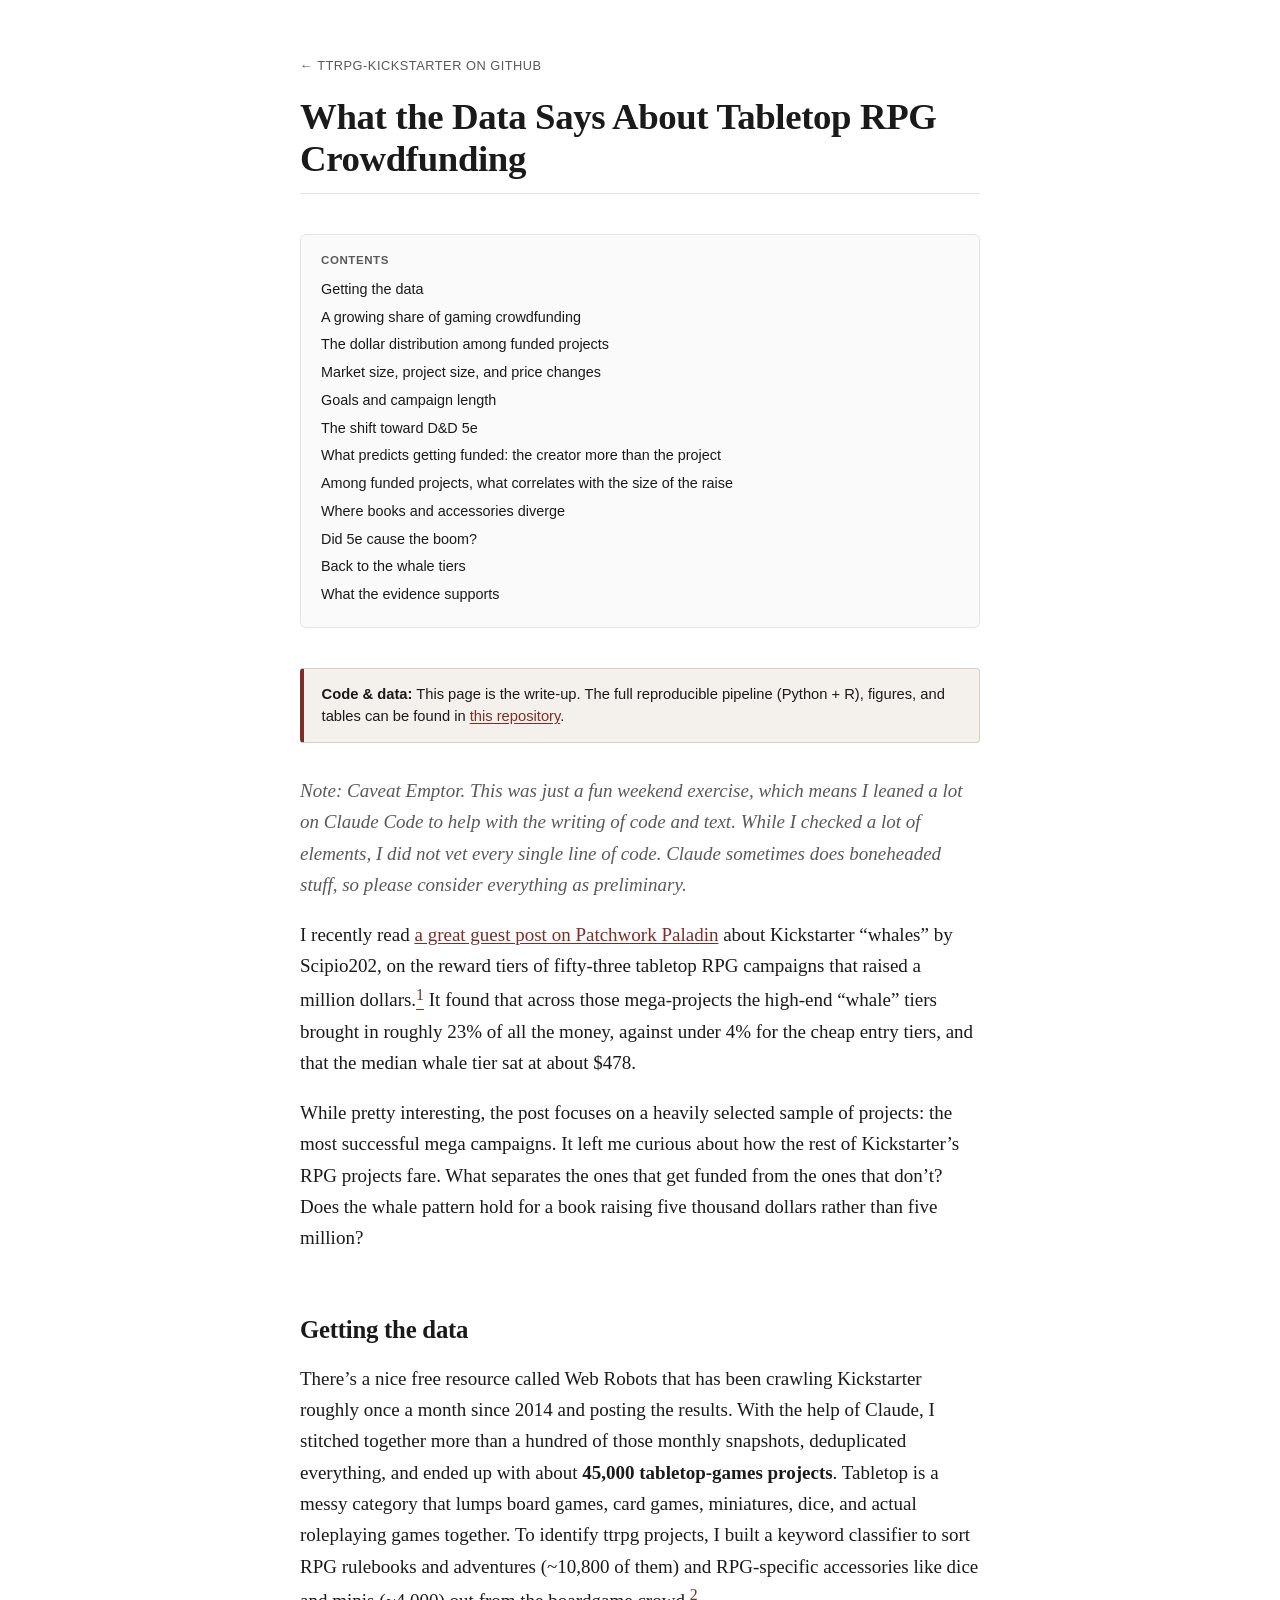
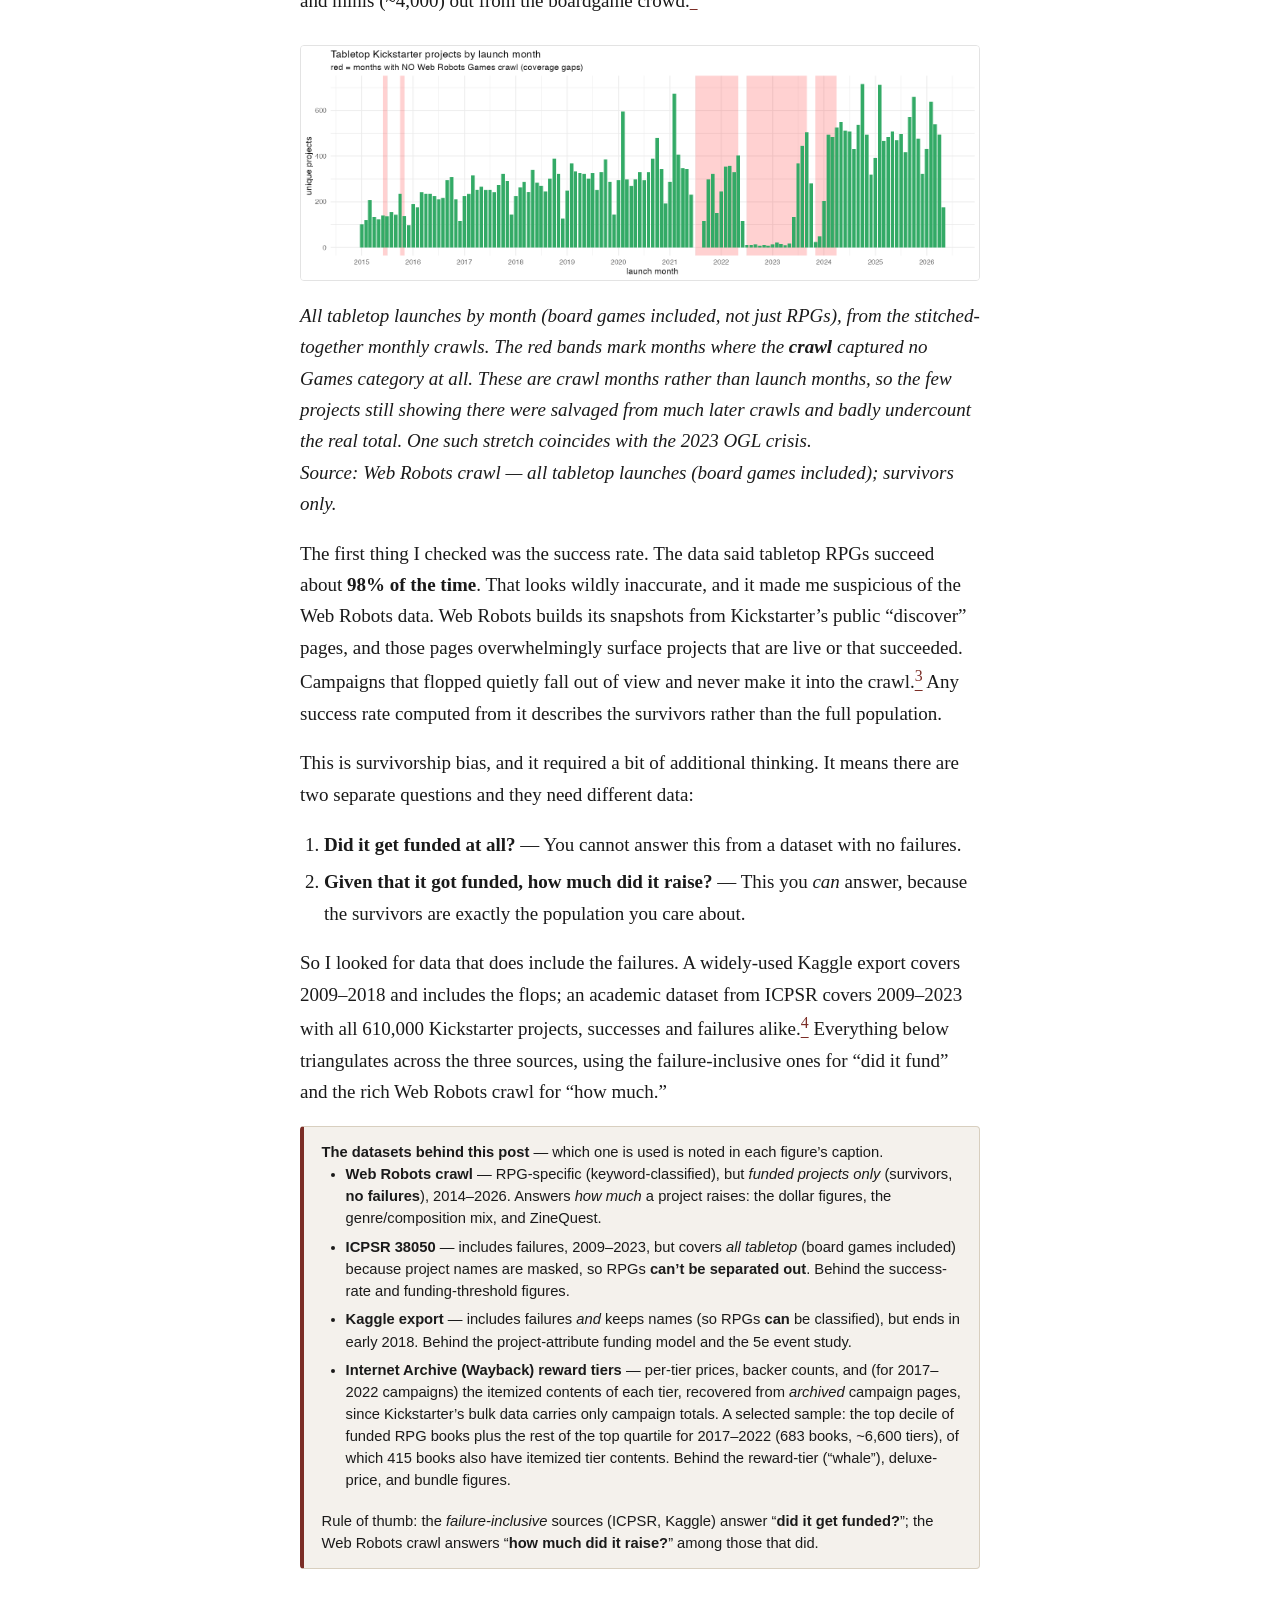
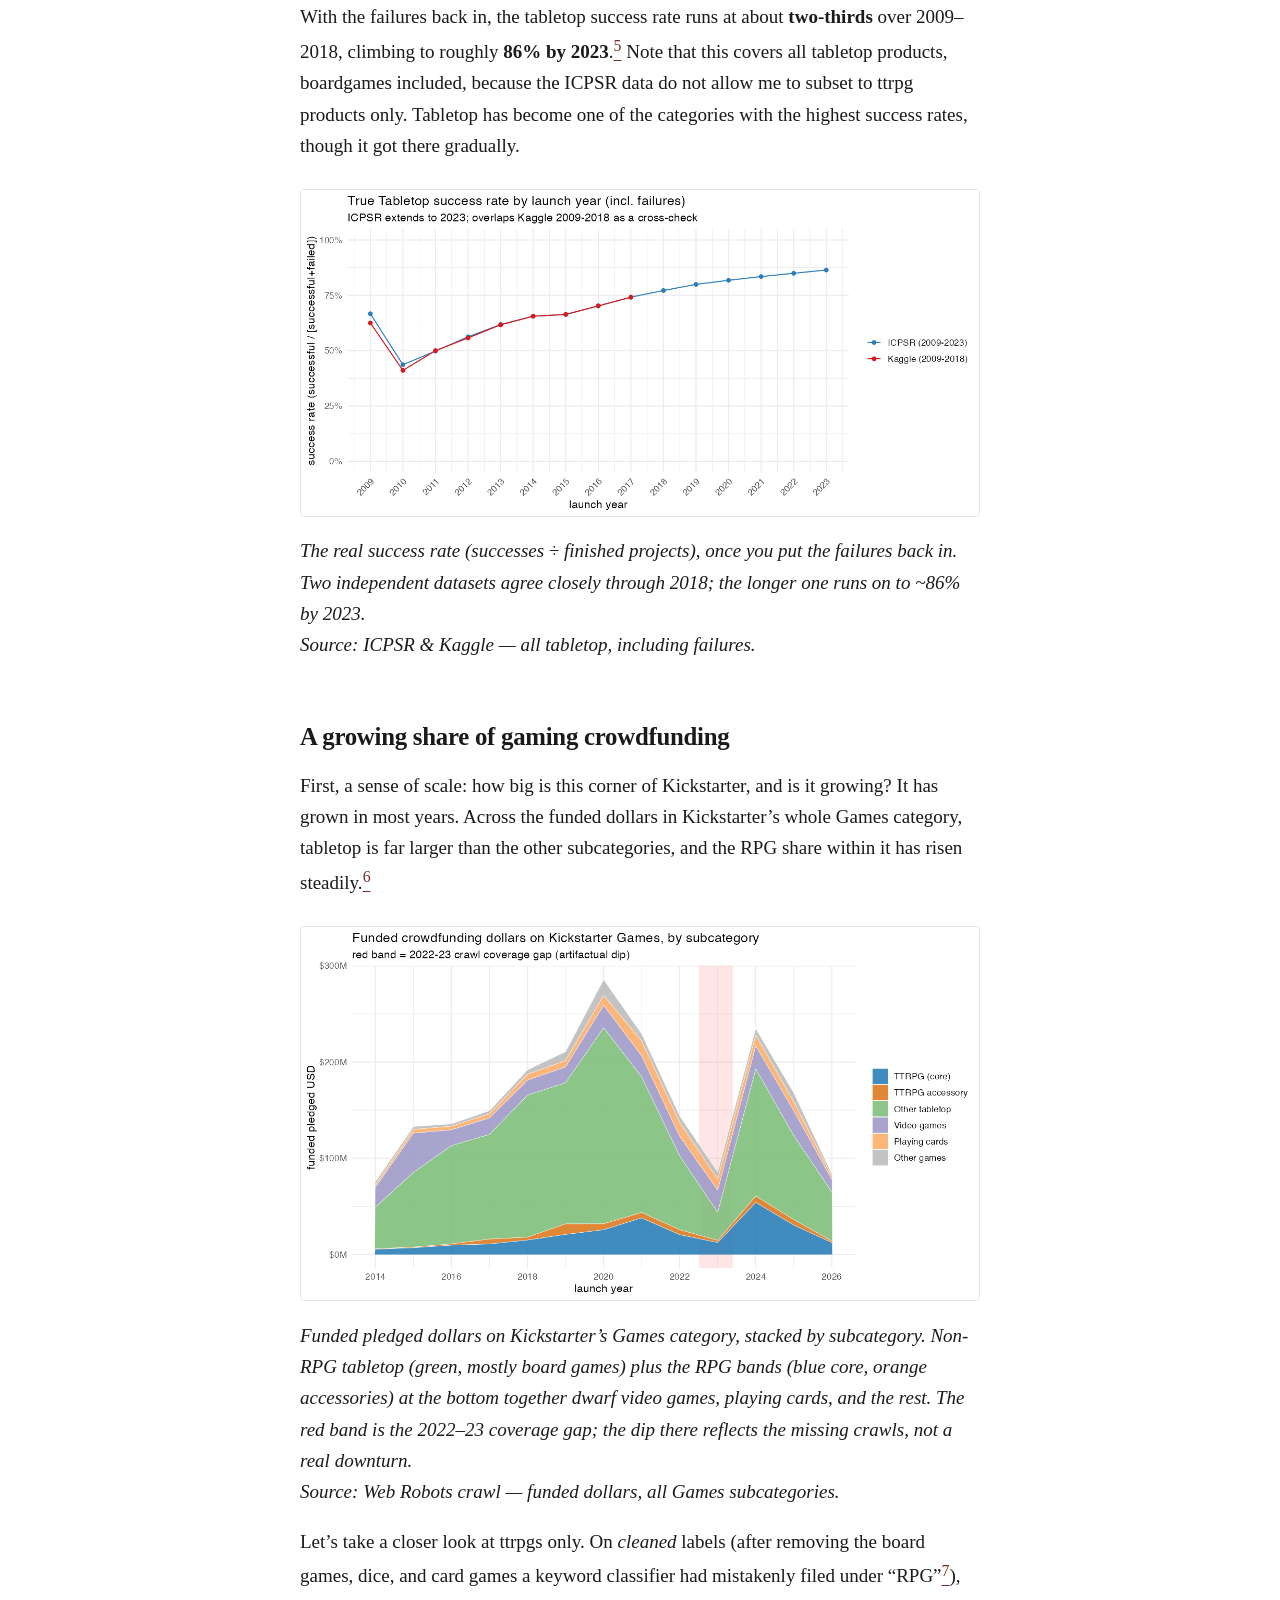
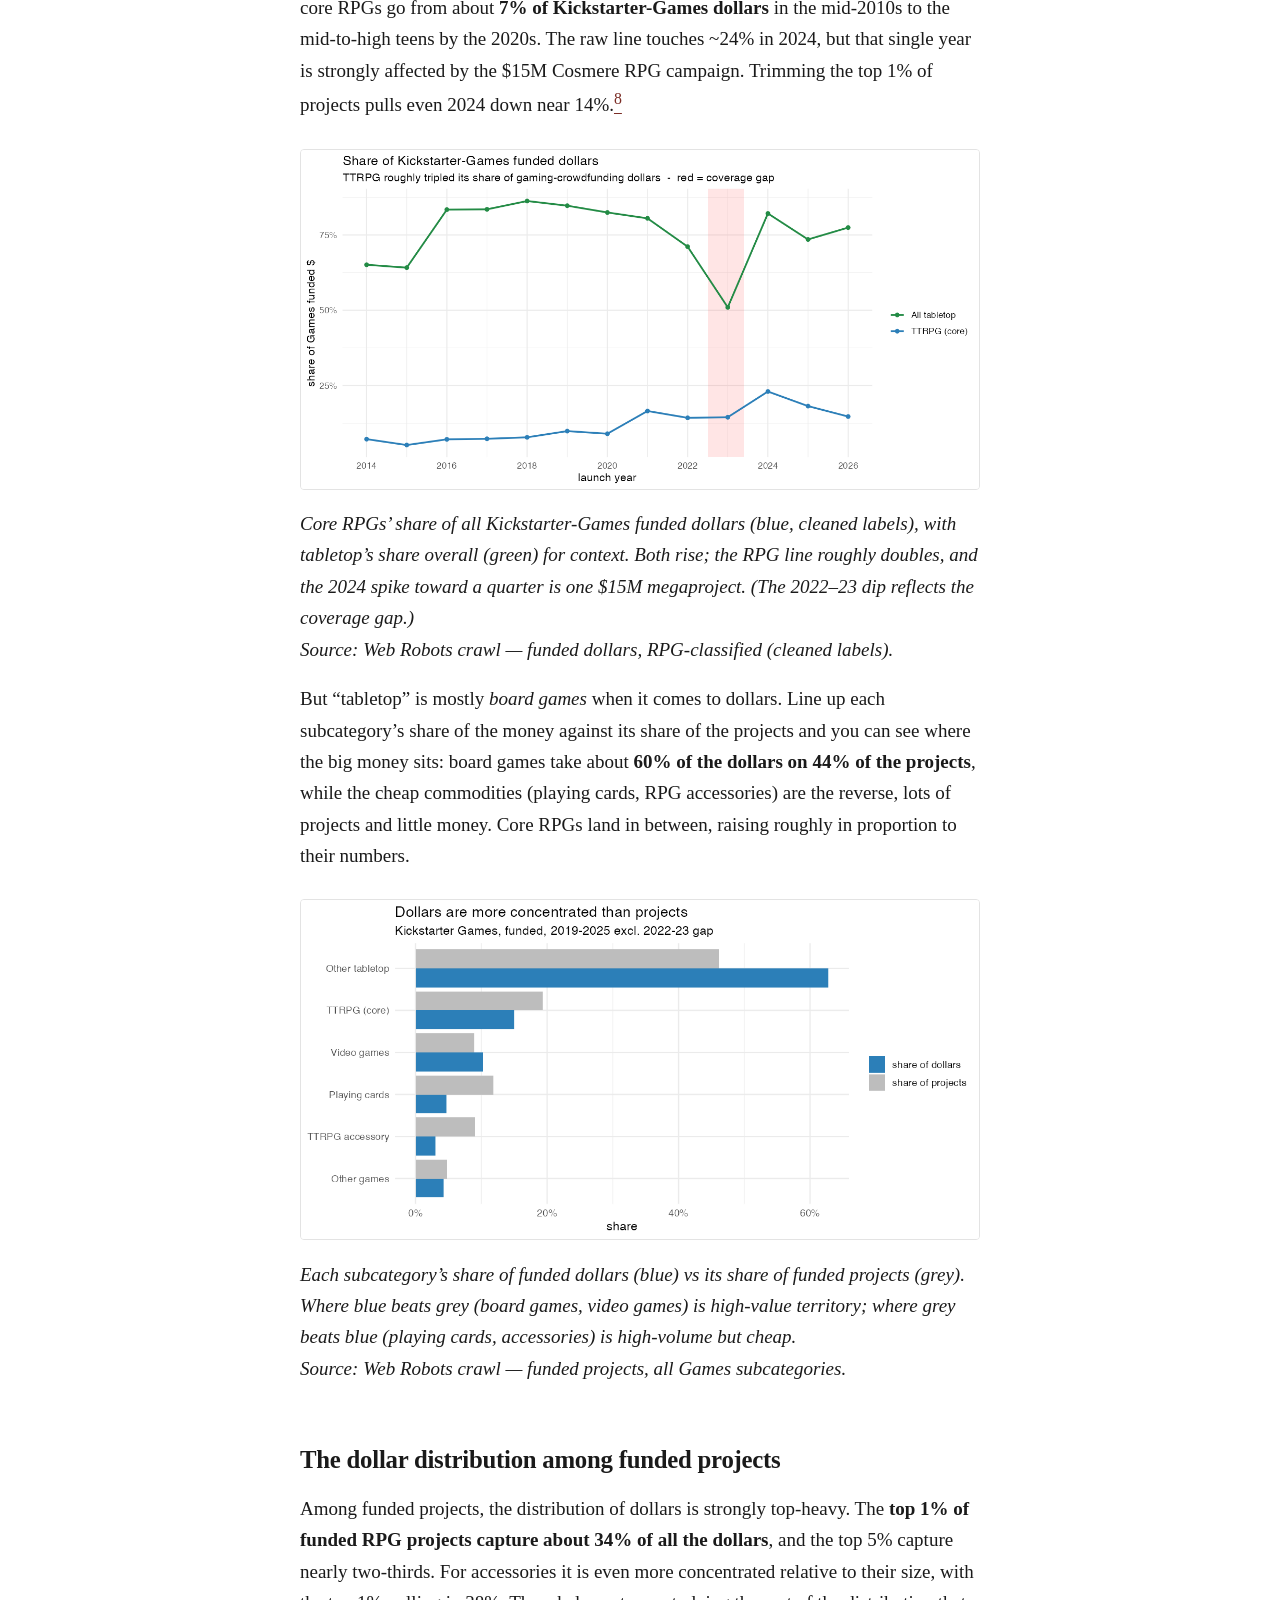
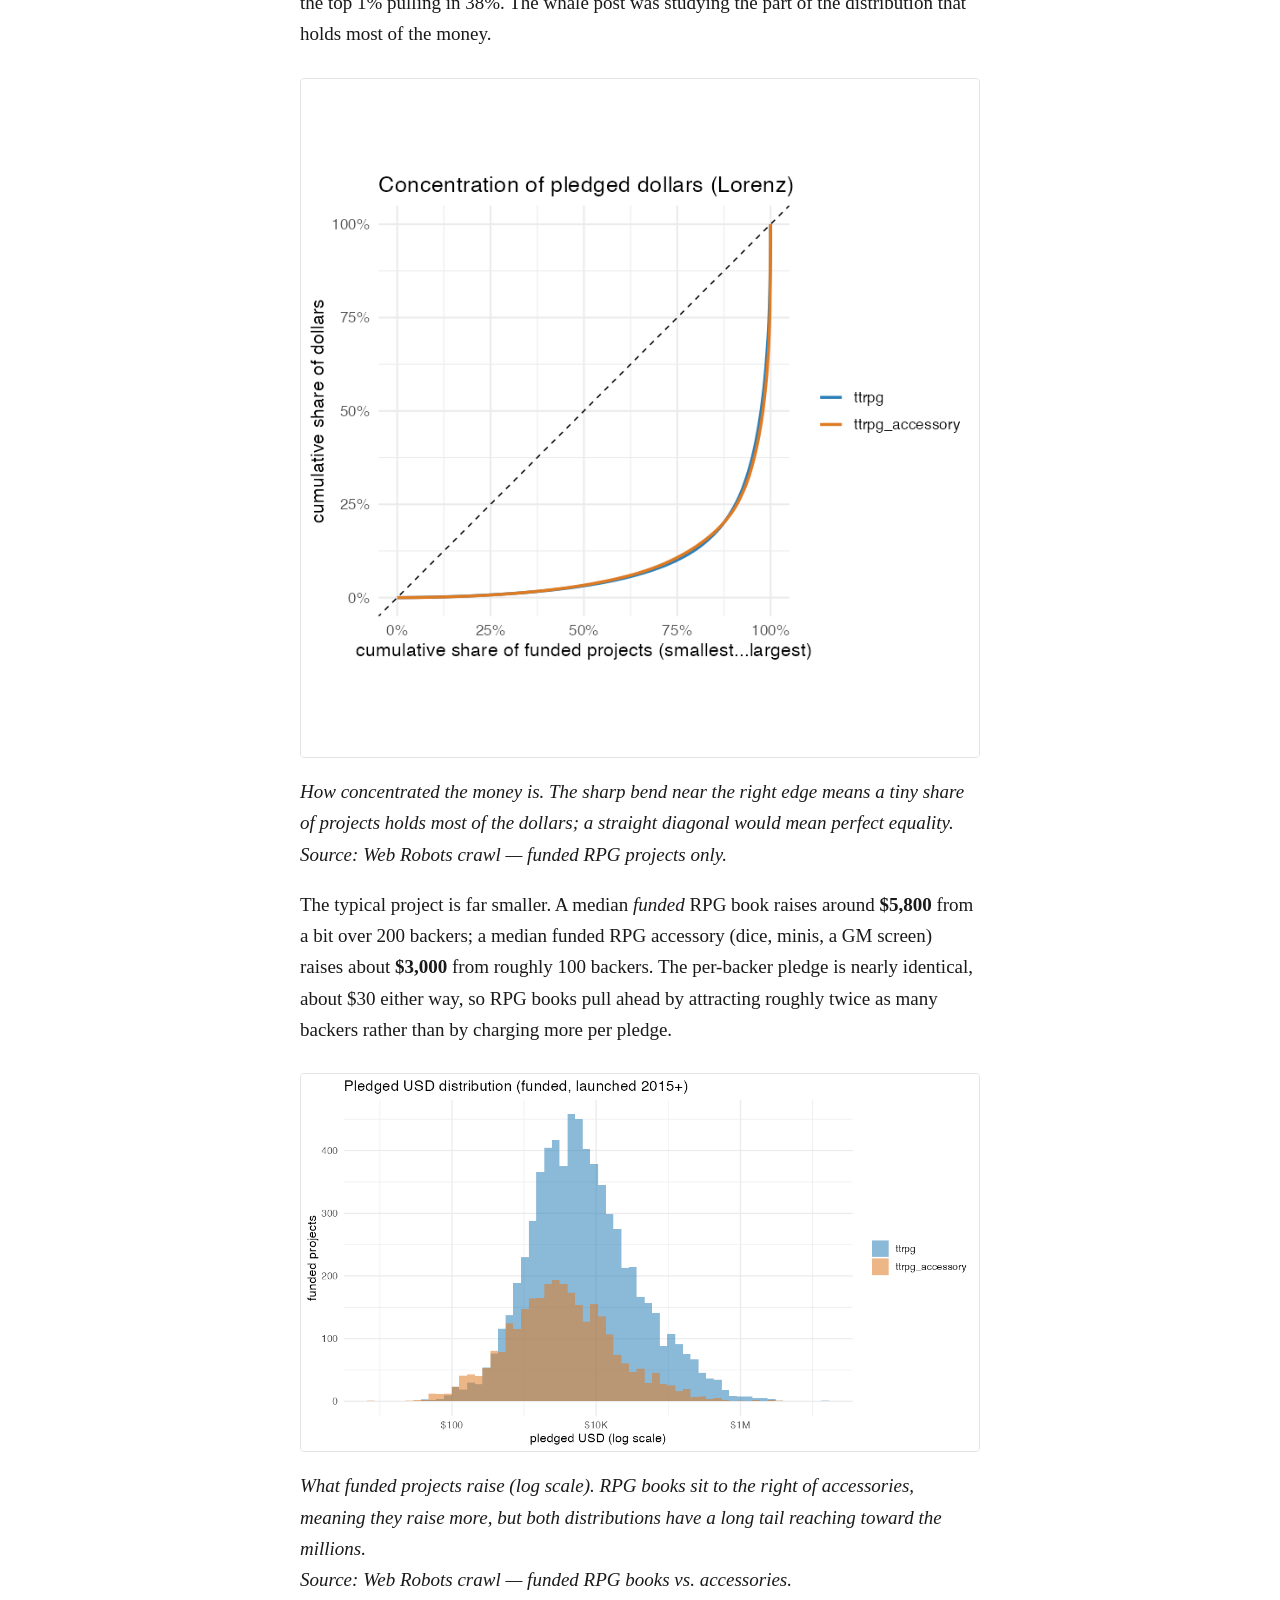
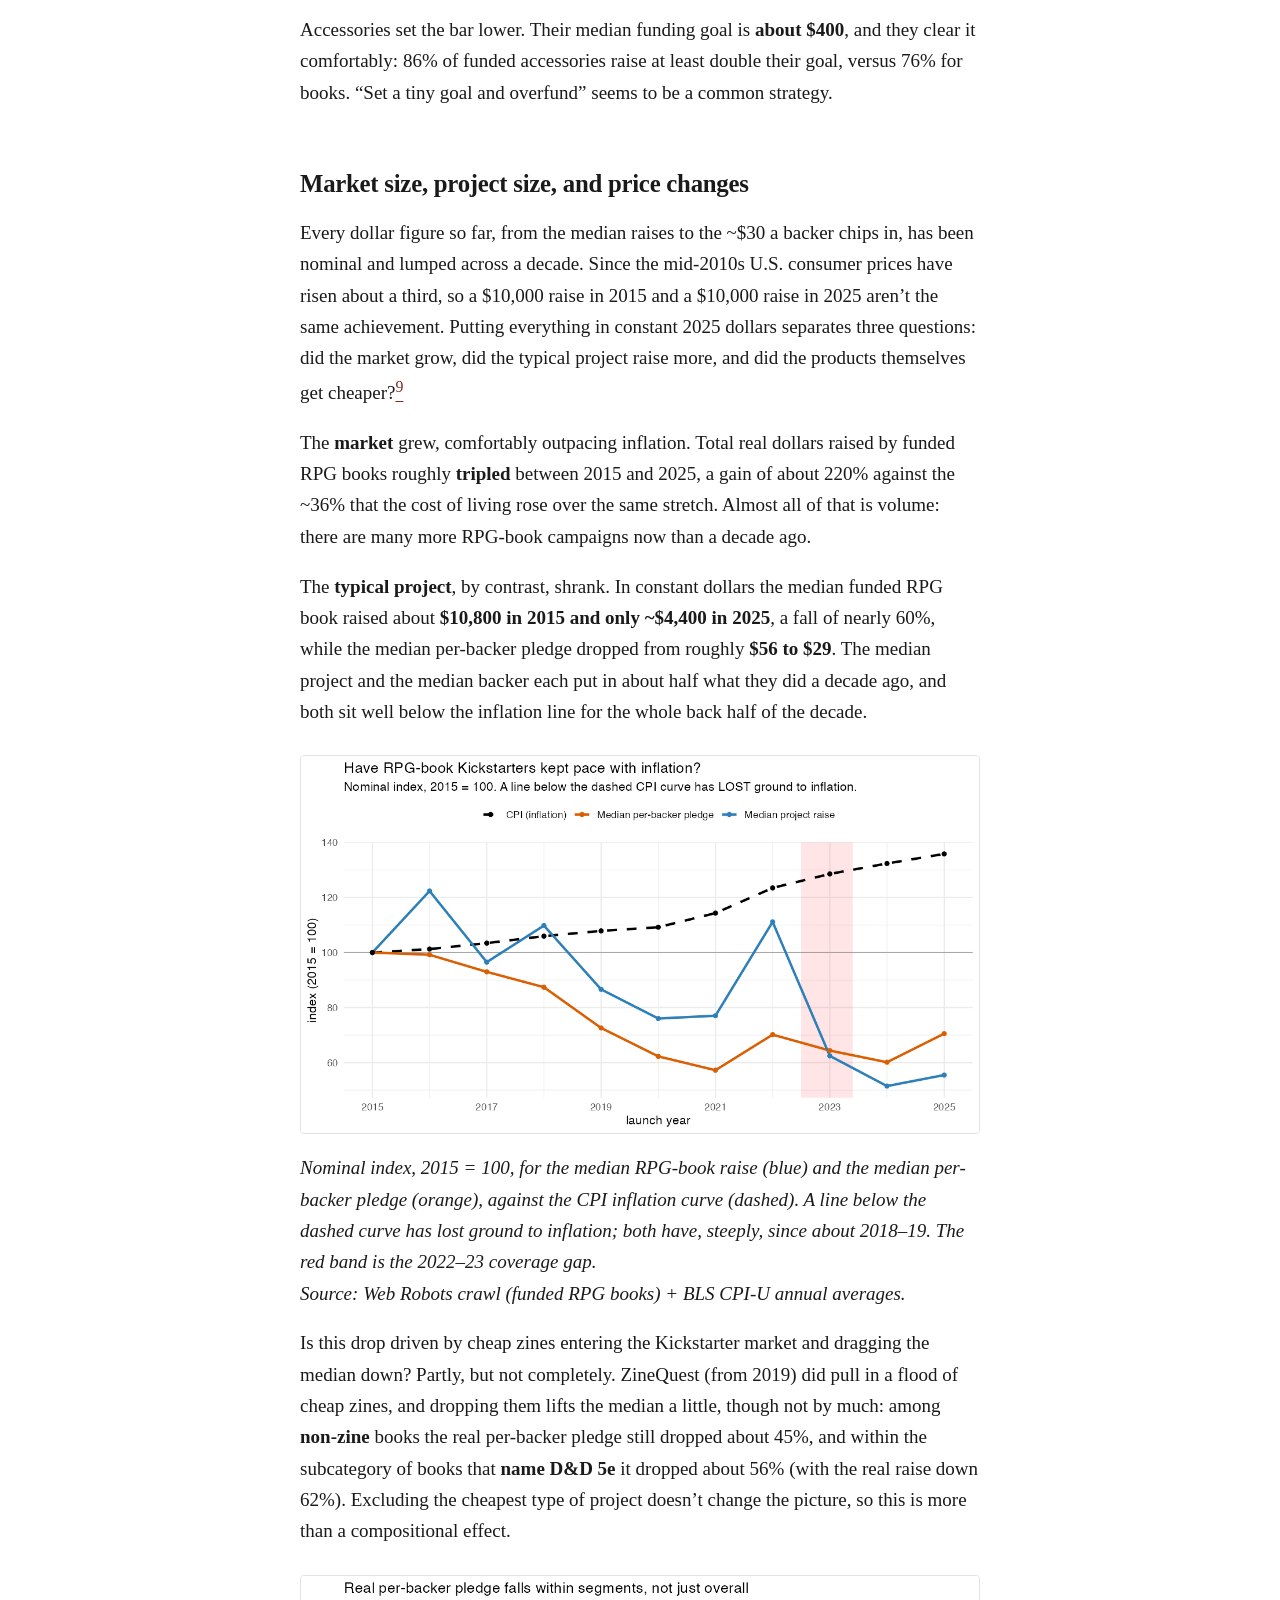
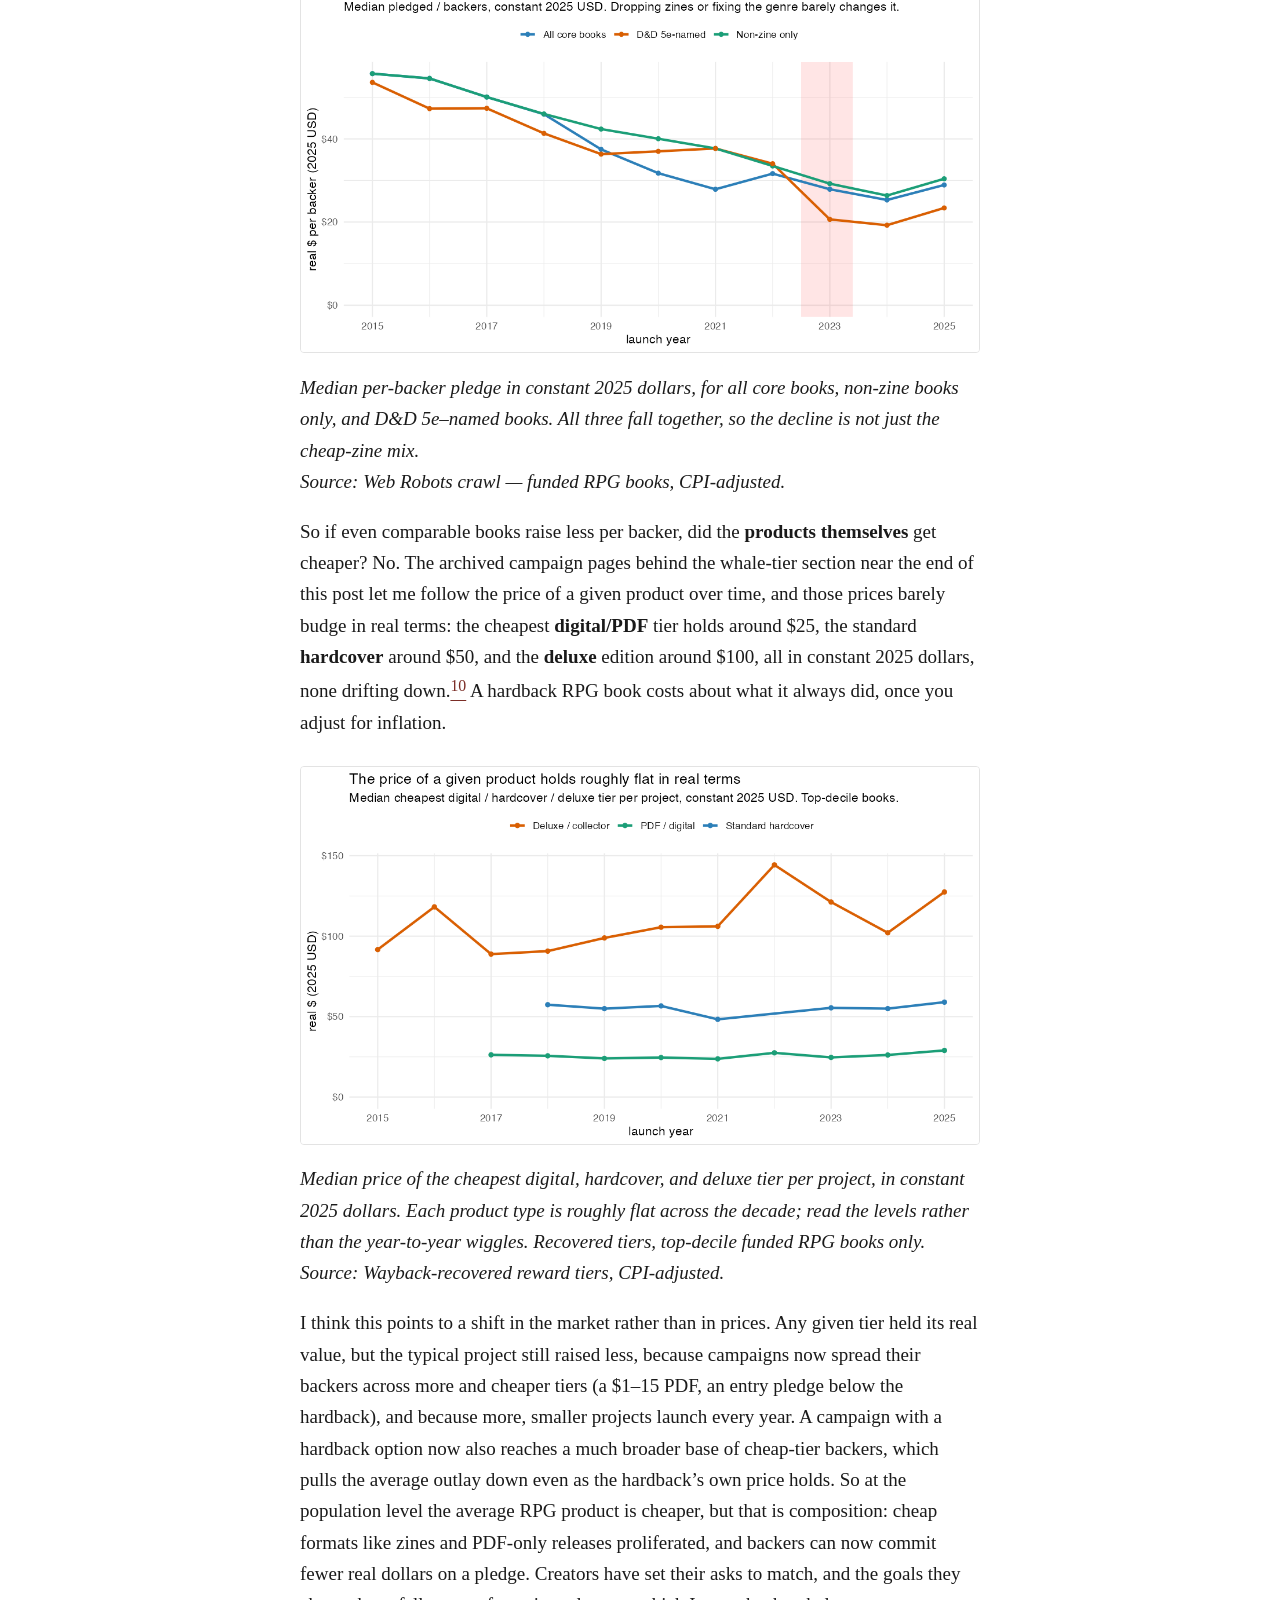
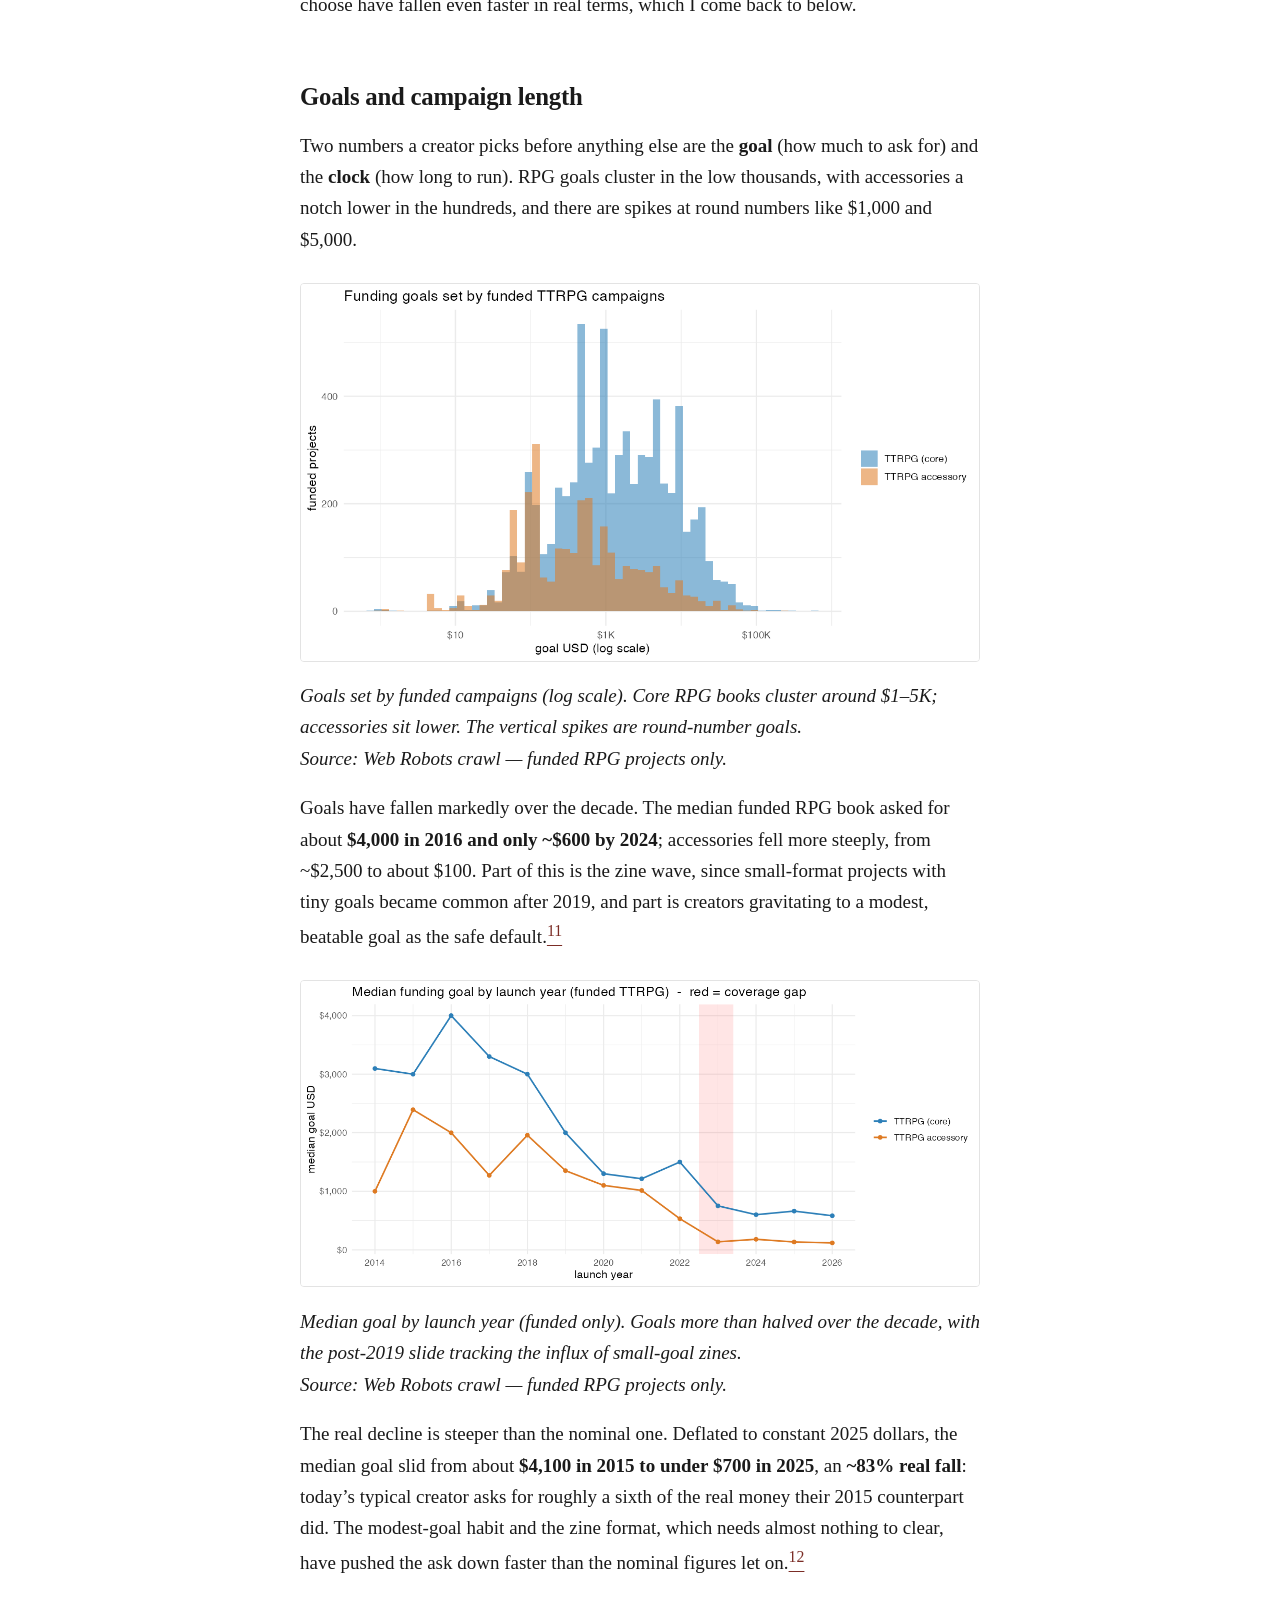
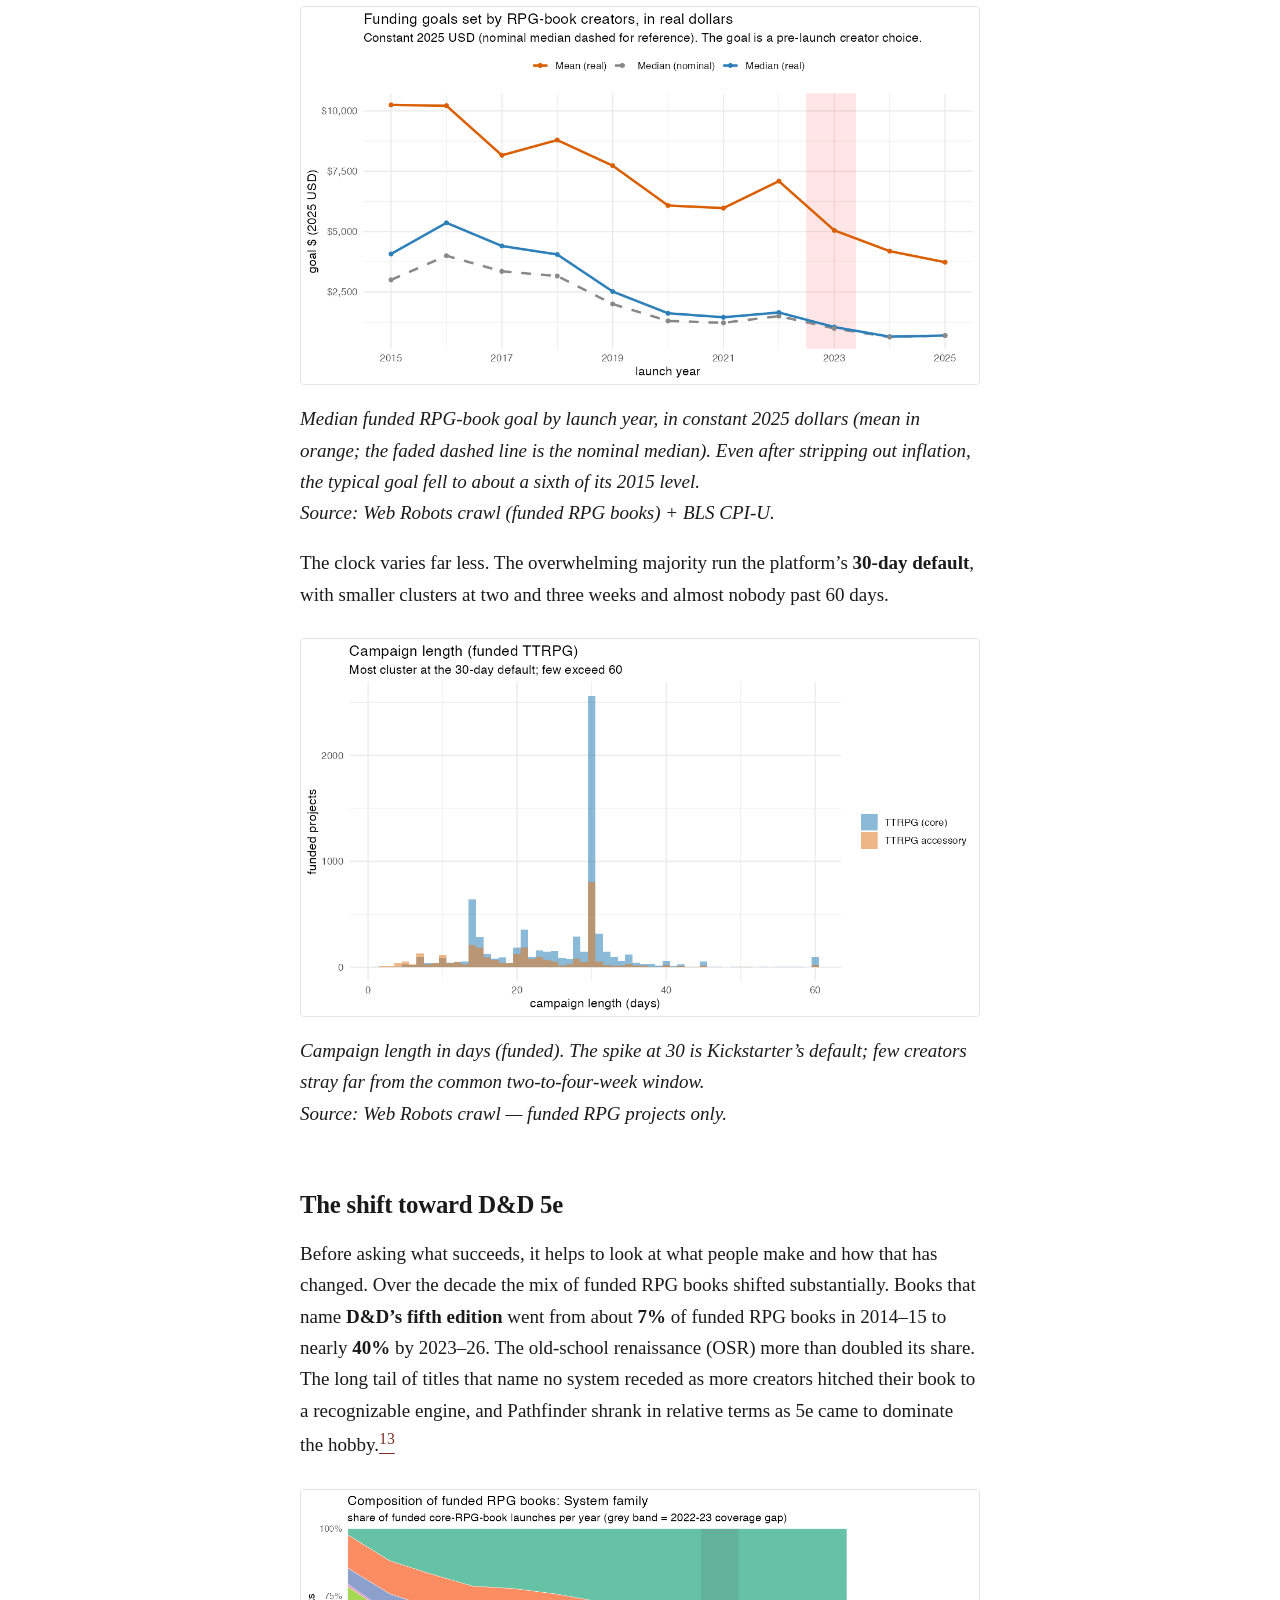
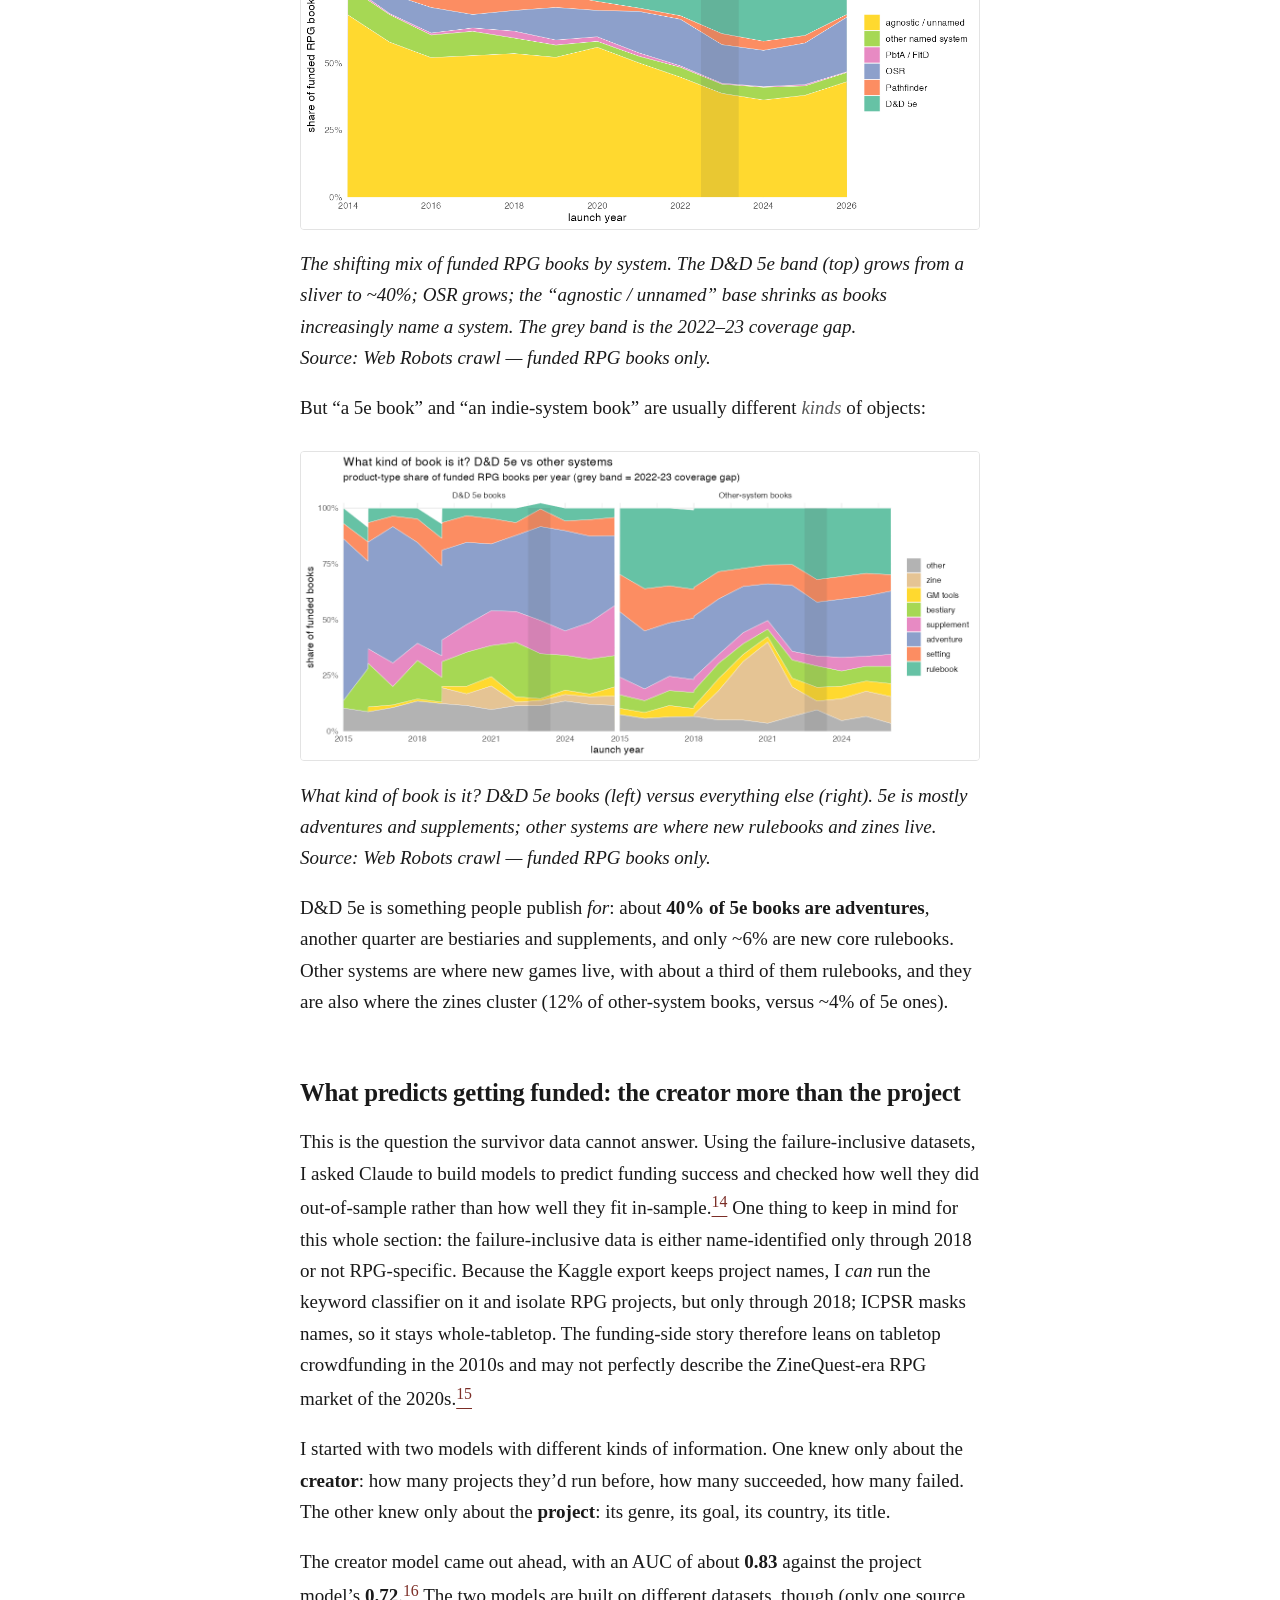
==== commit 513efbfe: "Fix subject-verb agreement in the intro; rebuild index.html 'Does the whale pattern holds' -> 'hold'" ====
--- a/docs/index.html
+++ b/docs/index.html
@@ -70,10 +70,12 @@
 those mega-projects the high-end “whale” tiers brought in roughly 23% of
 all the money, against under 4% for the cheap entry tiers, and that the
 median whale tier sat at about $478.</p>
-<p>It left me curious about everything around it: how the rest of
-Kickstarter’s RPG projects fare, what separates the ones that get funded
-from the ones that don’t, and whether the whale pattern holds for a book
-raising five thousand dollars rather than five million.</p>
+<p>While pretty interesting, the post focuses on a heavily selected
+sample of projects: the most successful mega campaigns. It left me
+curious about how the rest of Kickstarter’s RPG projects fare. What
+separates the ones that get funded from the ones that don’t? Does the
+whale pattern hold for a book raising five thousand dollars rather than
+five million?</p>
 <h2 id="getting-the-data">Getting the data</h2>
 <p>There’s a nice free resource called Web Robots that has been crawling
 Kickstarter roughly once a month since 2014 and posting the results.
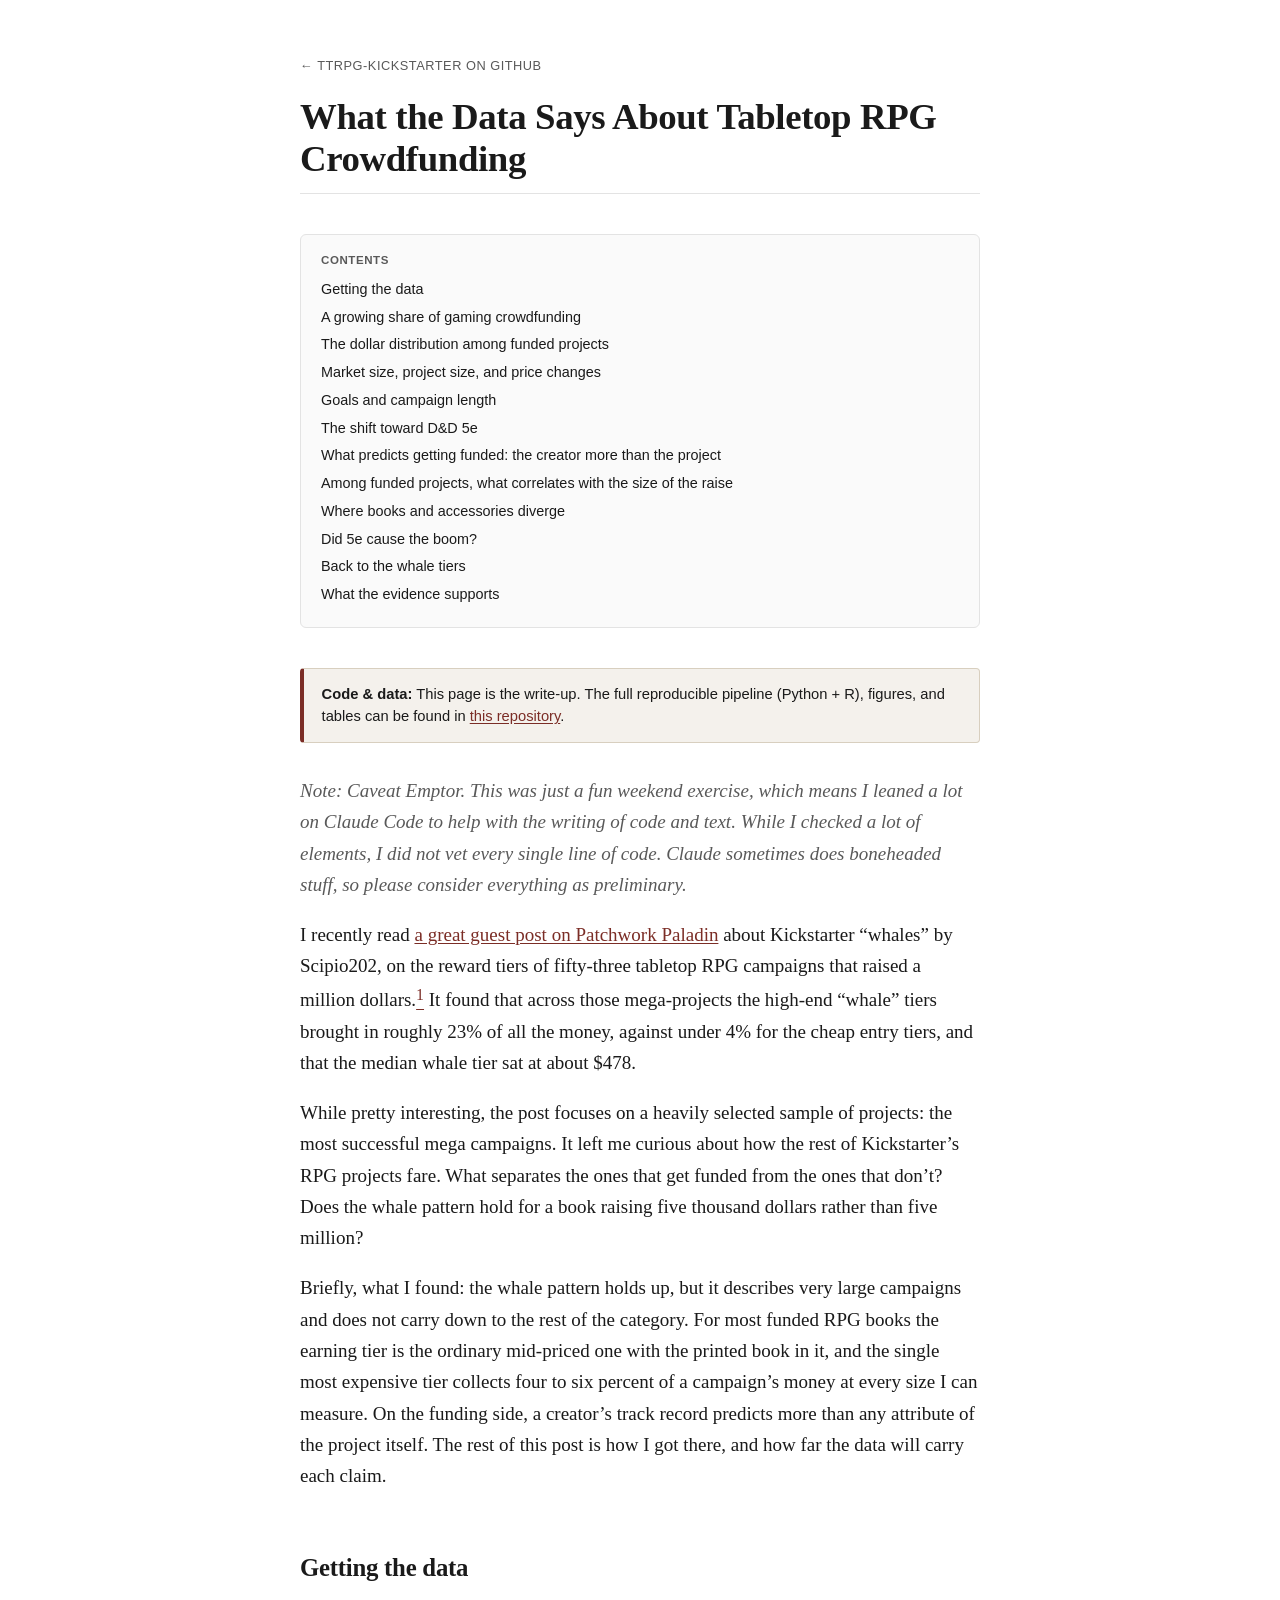
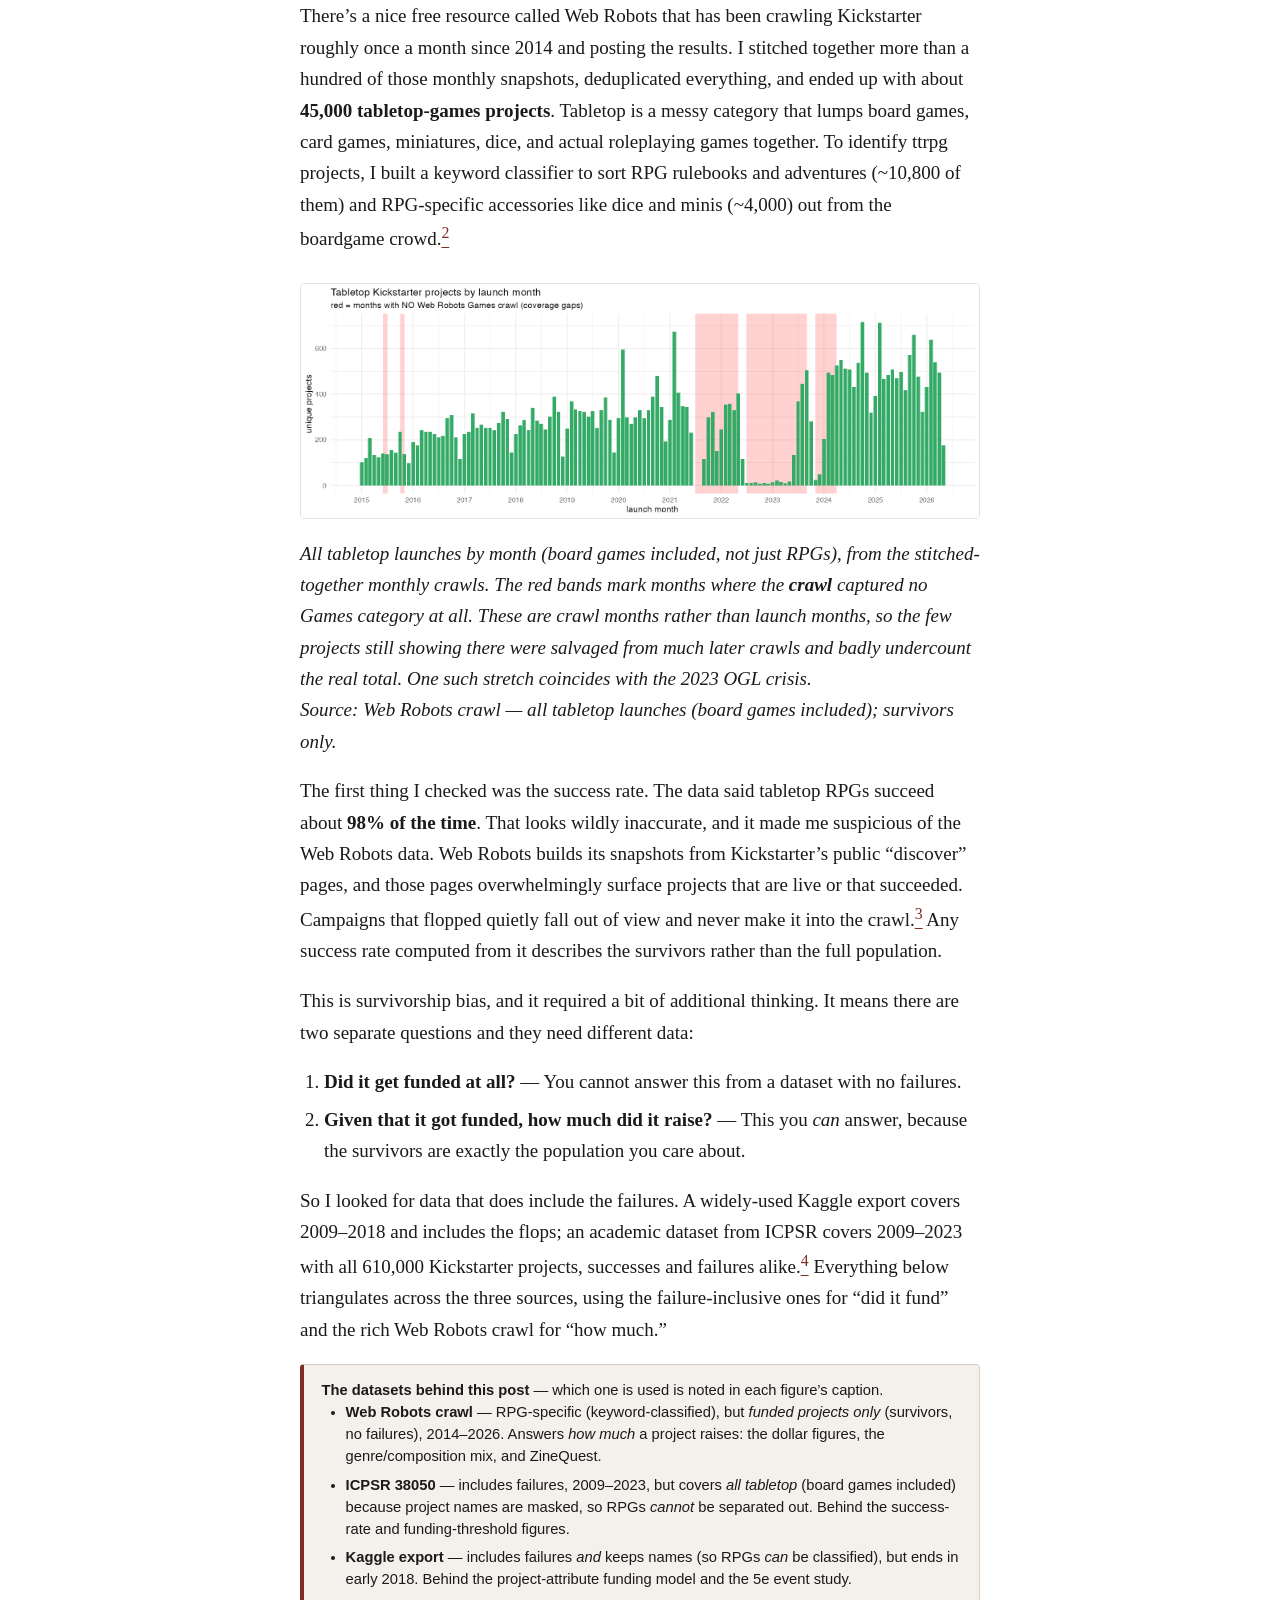
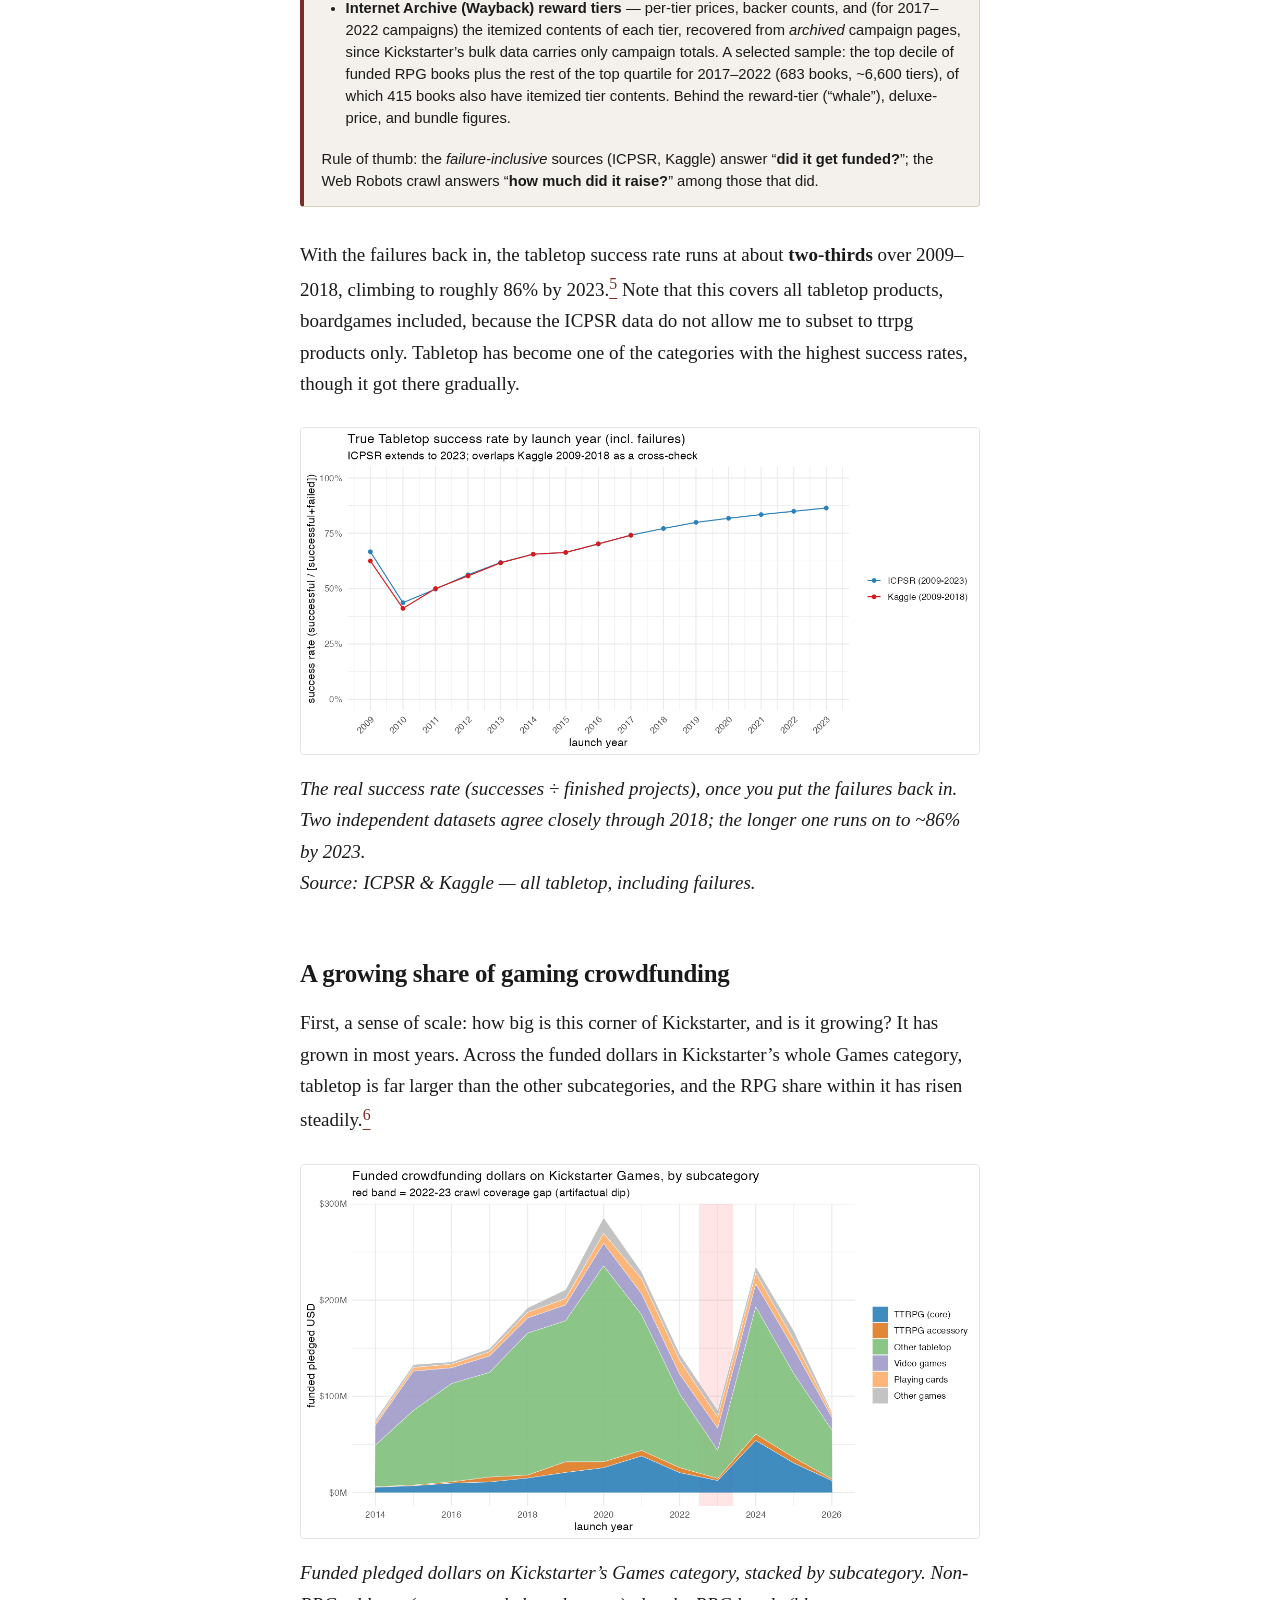
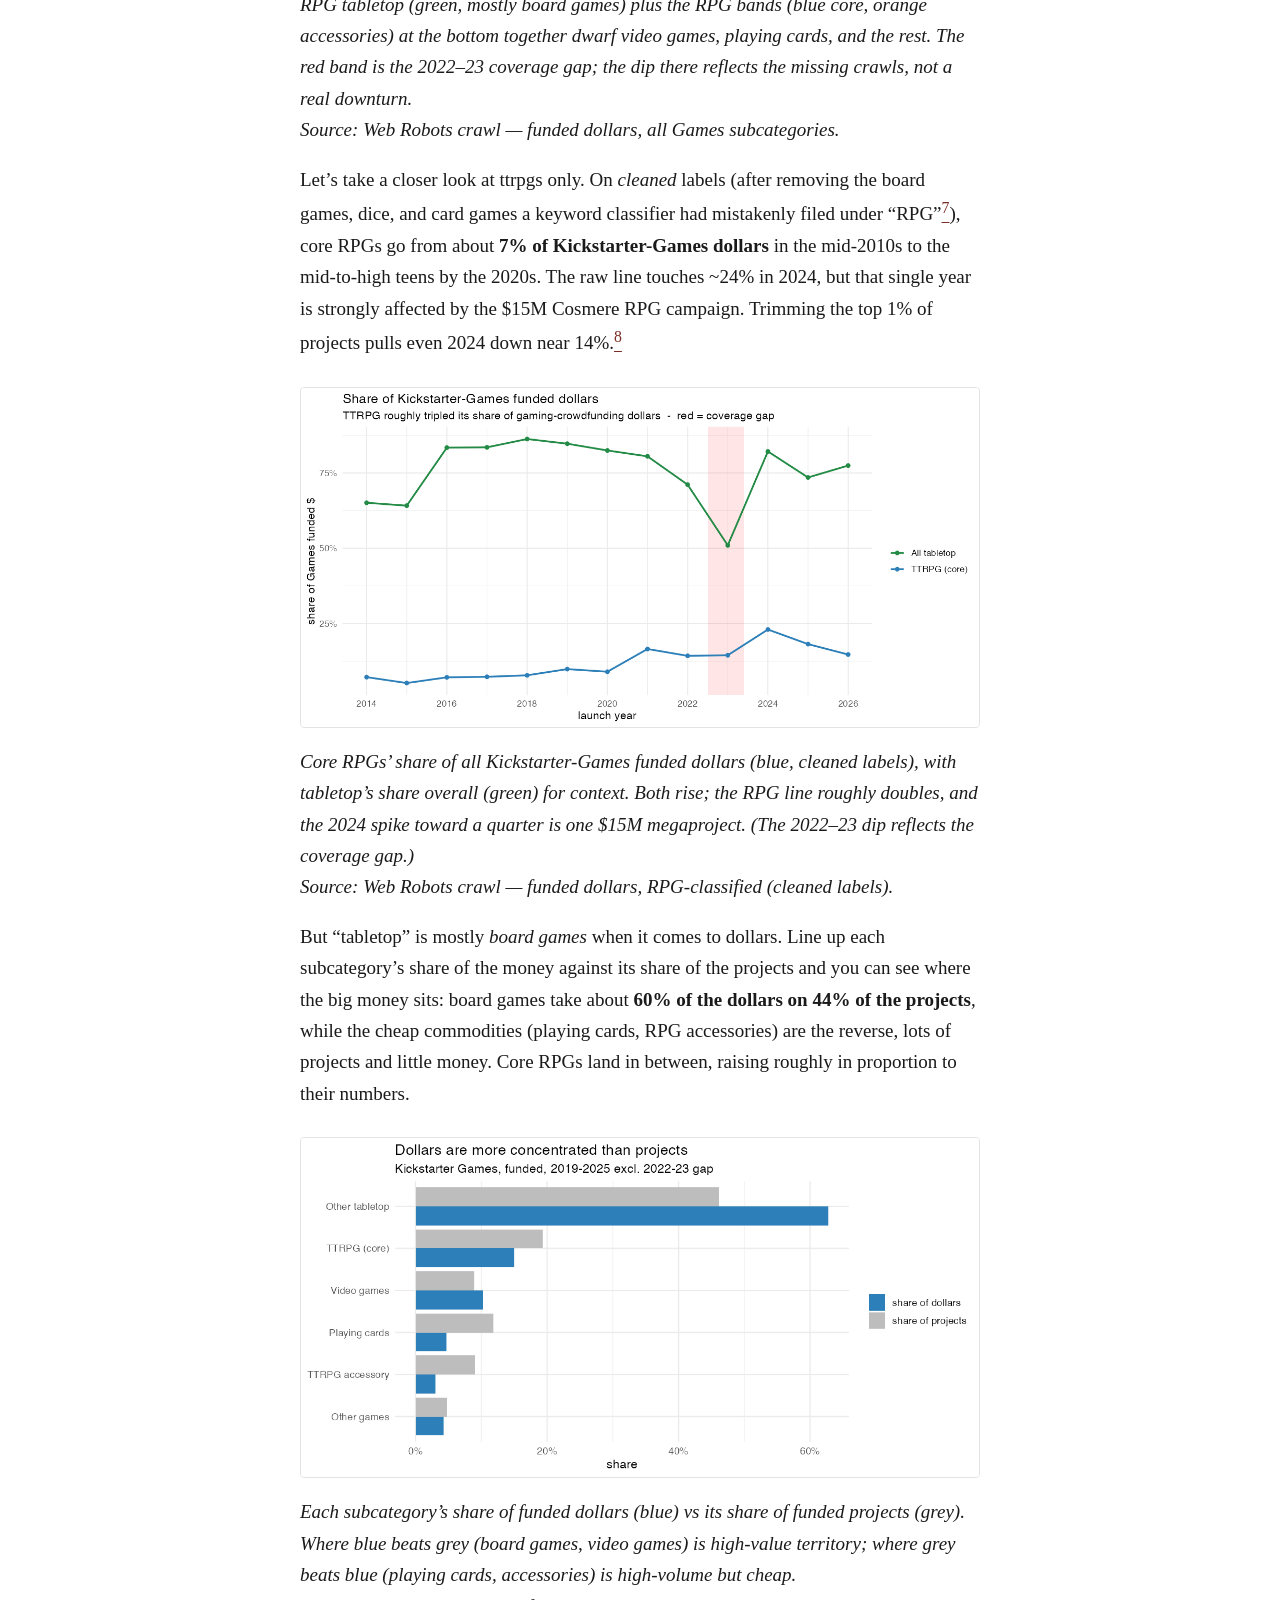
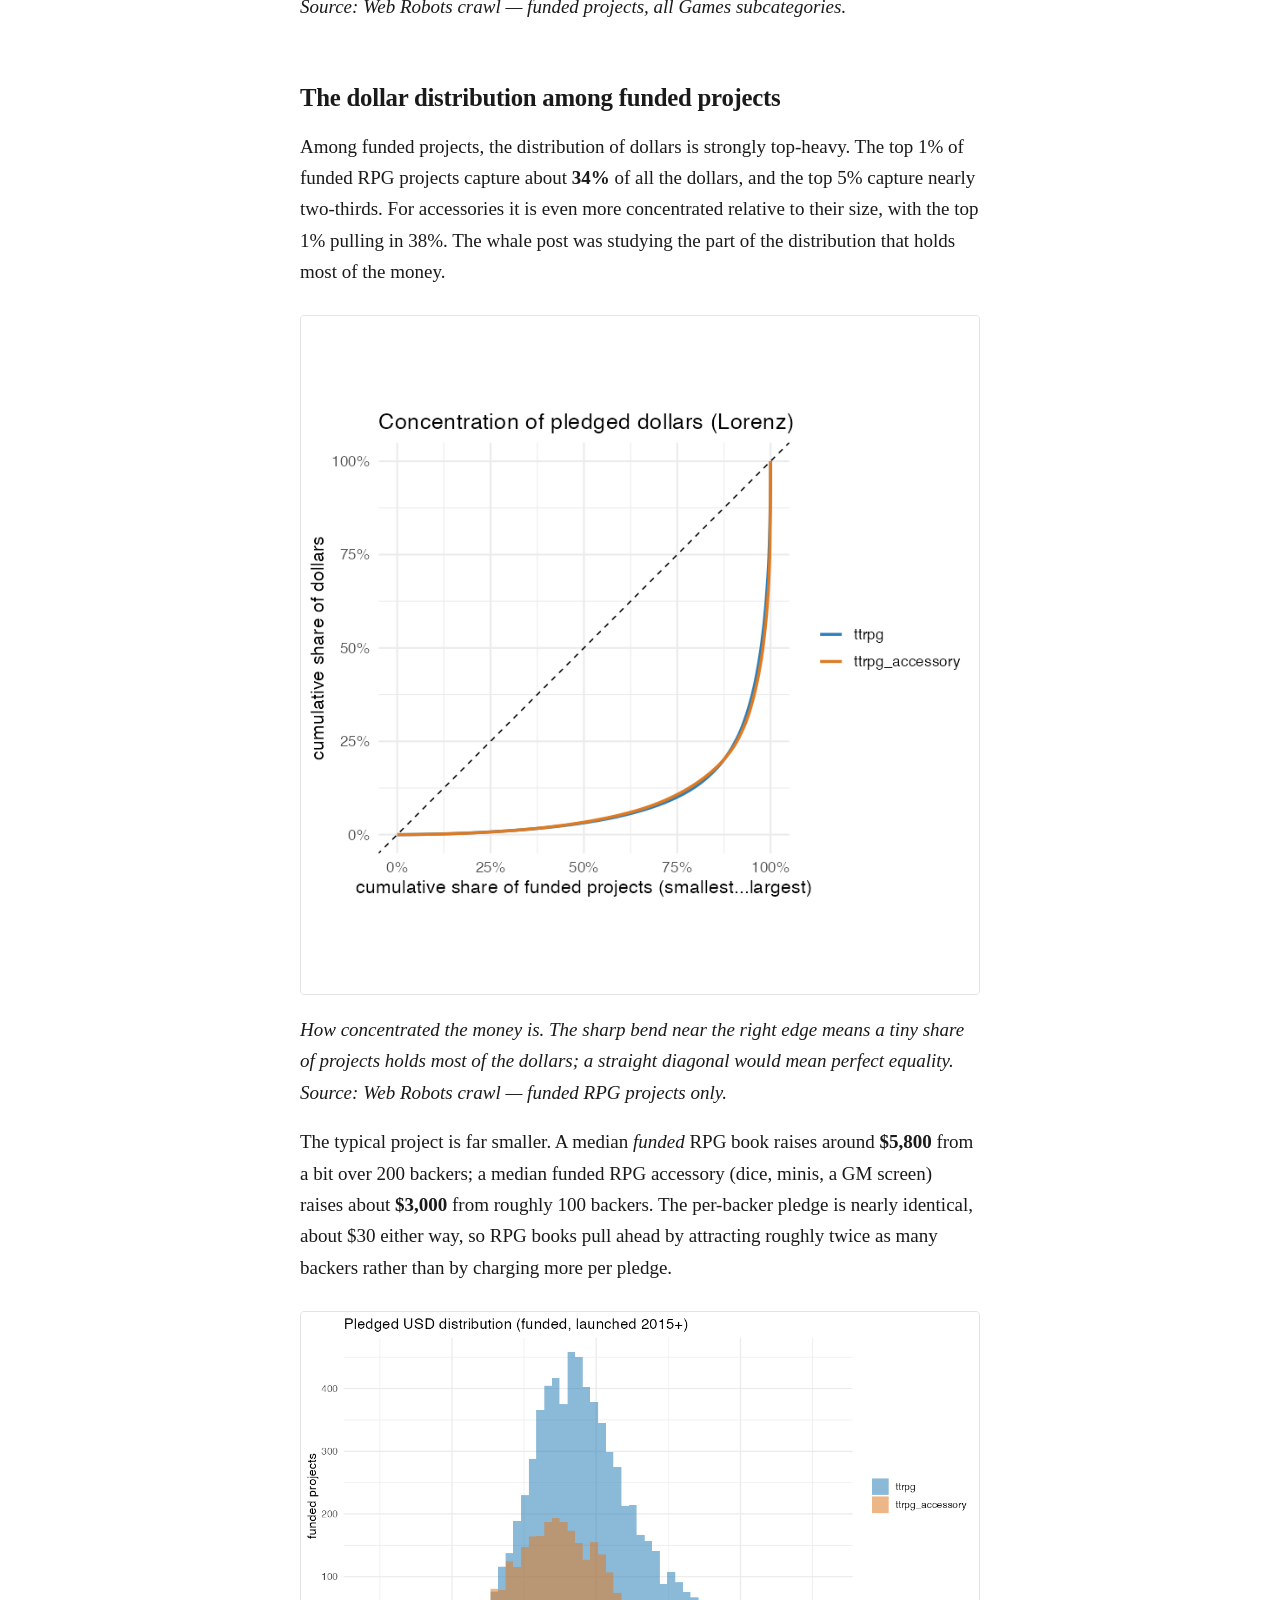
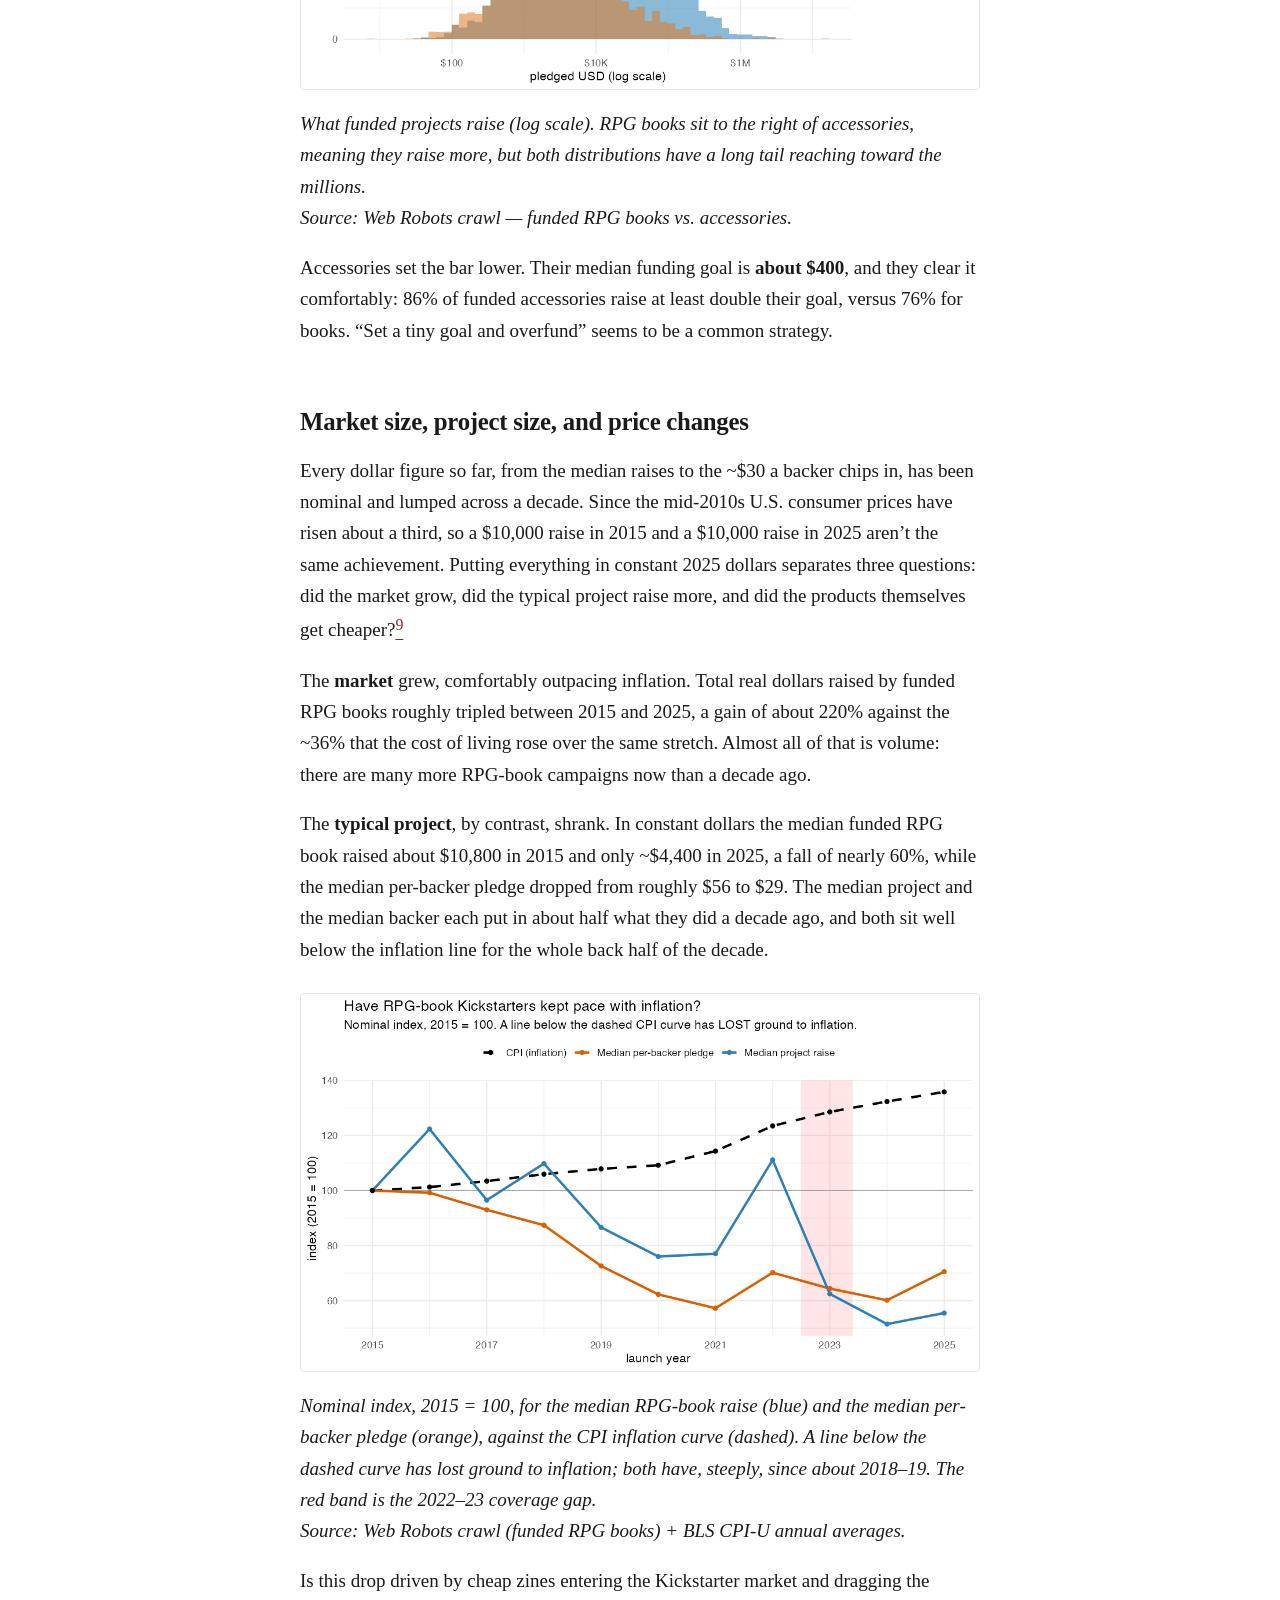
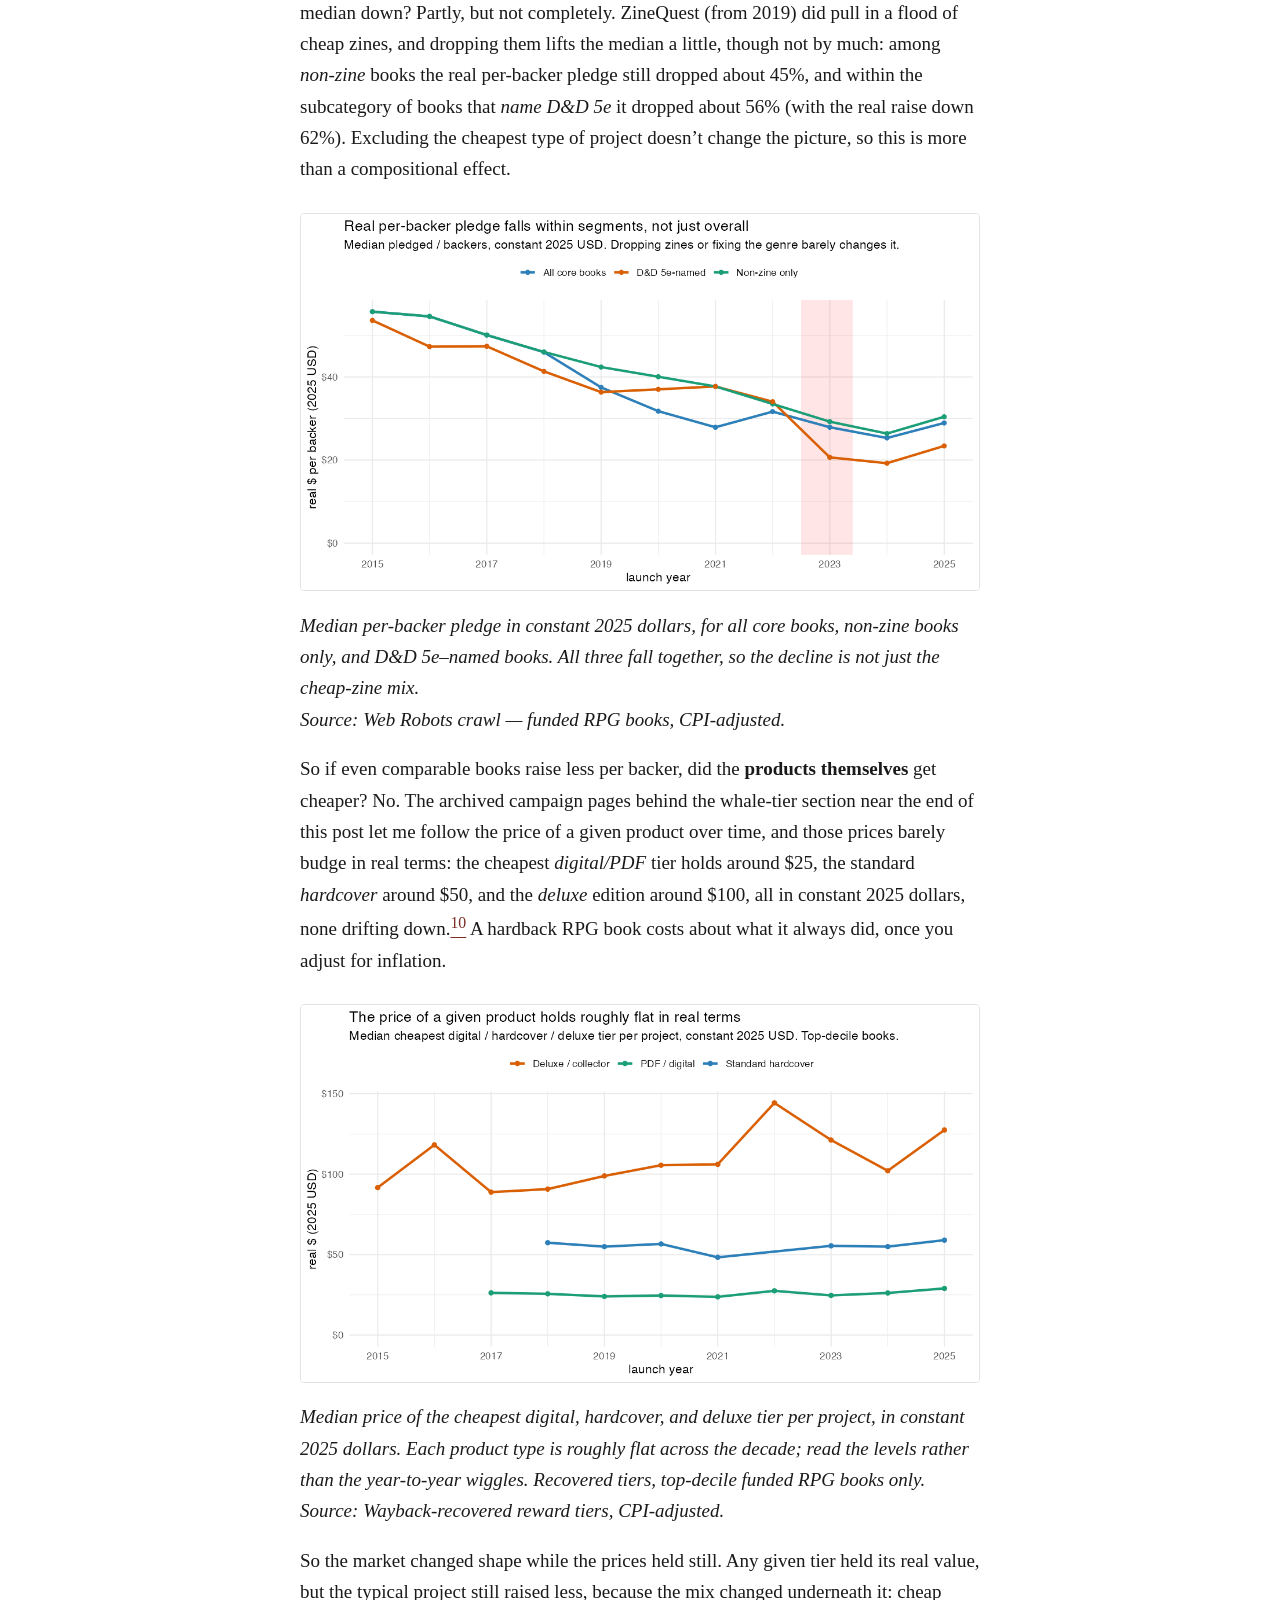
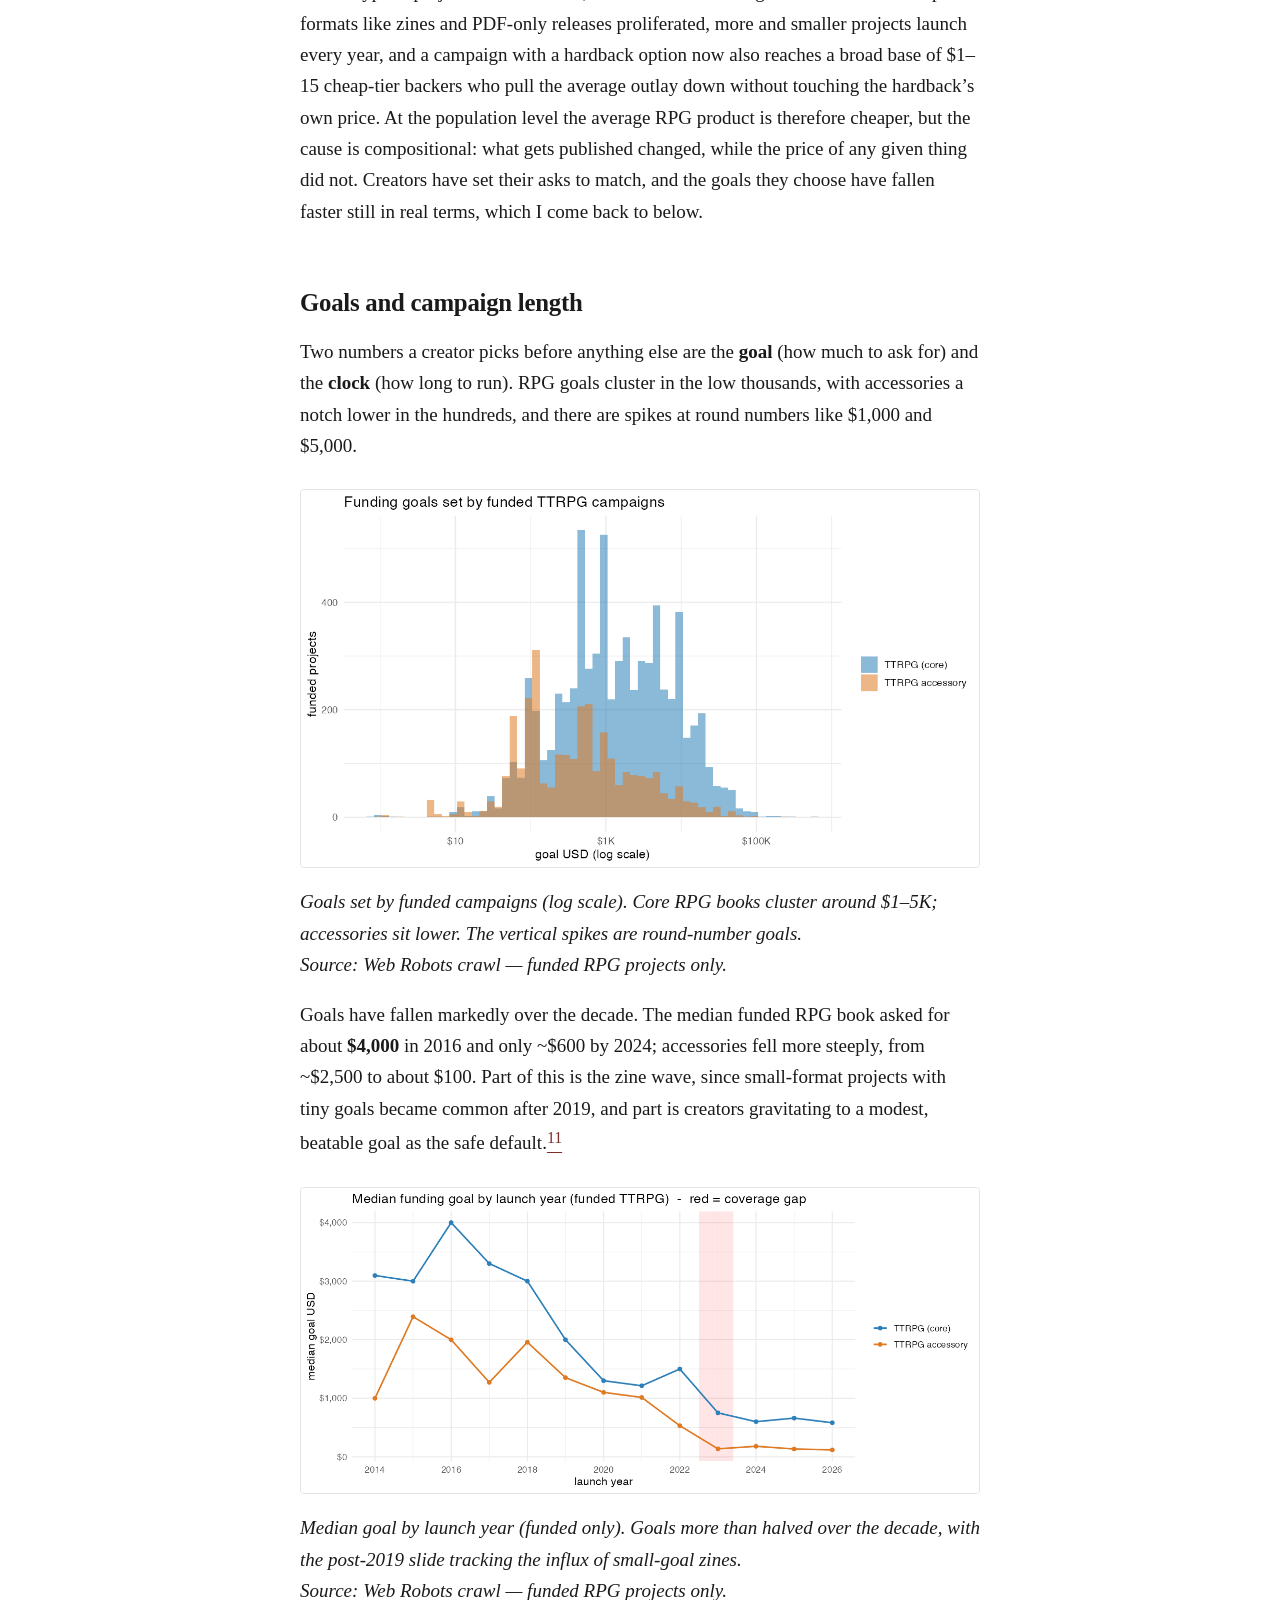
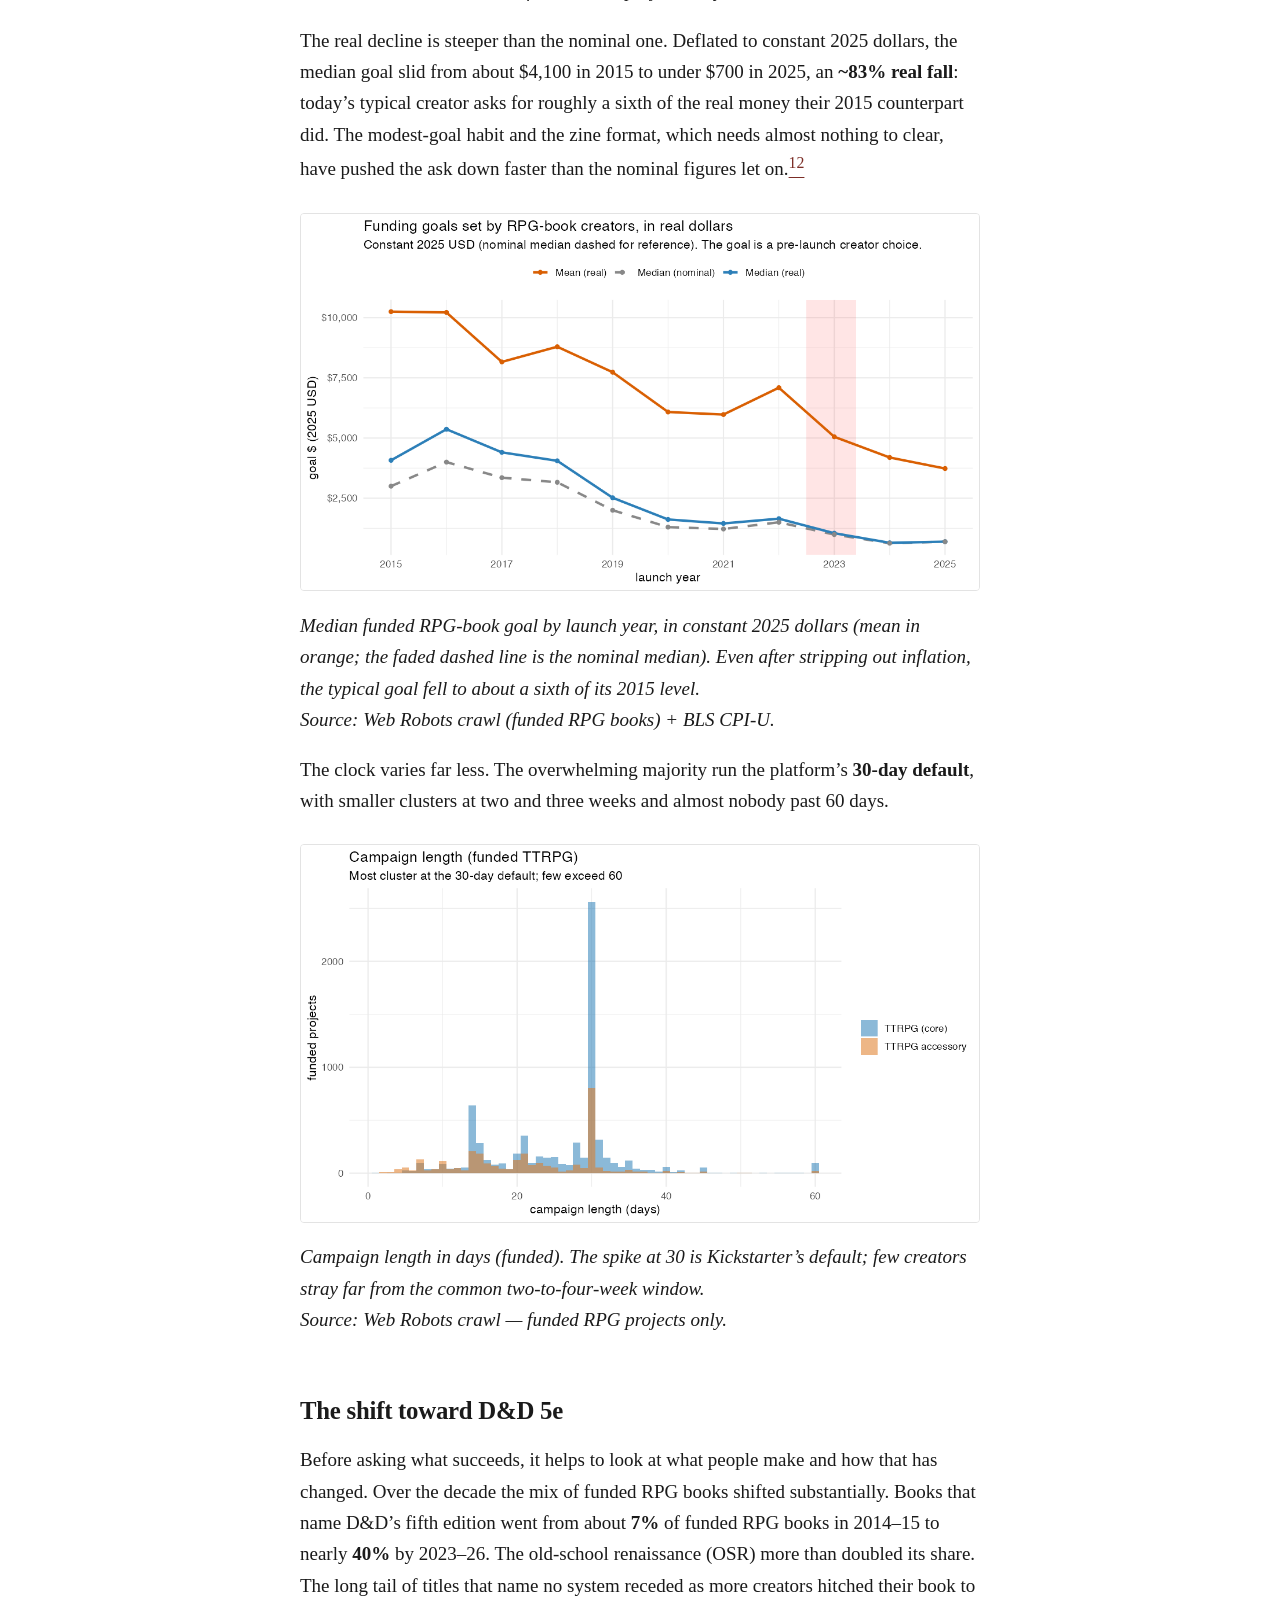
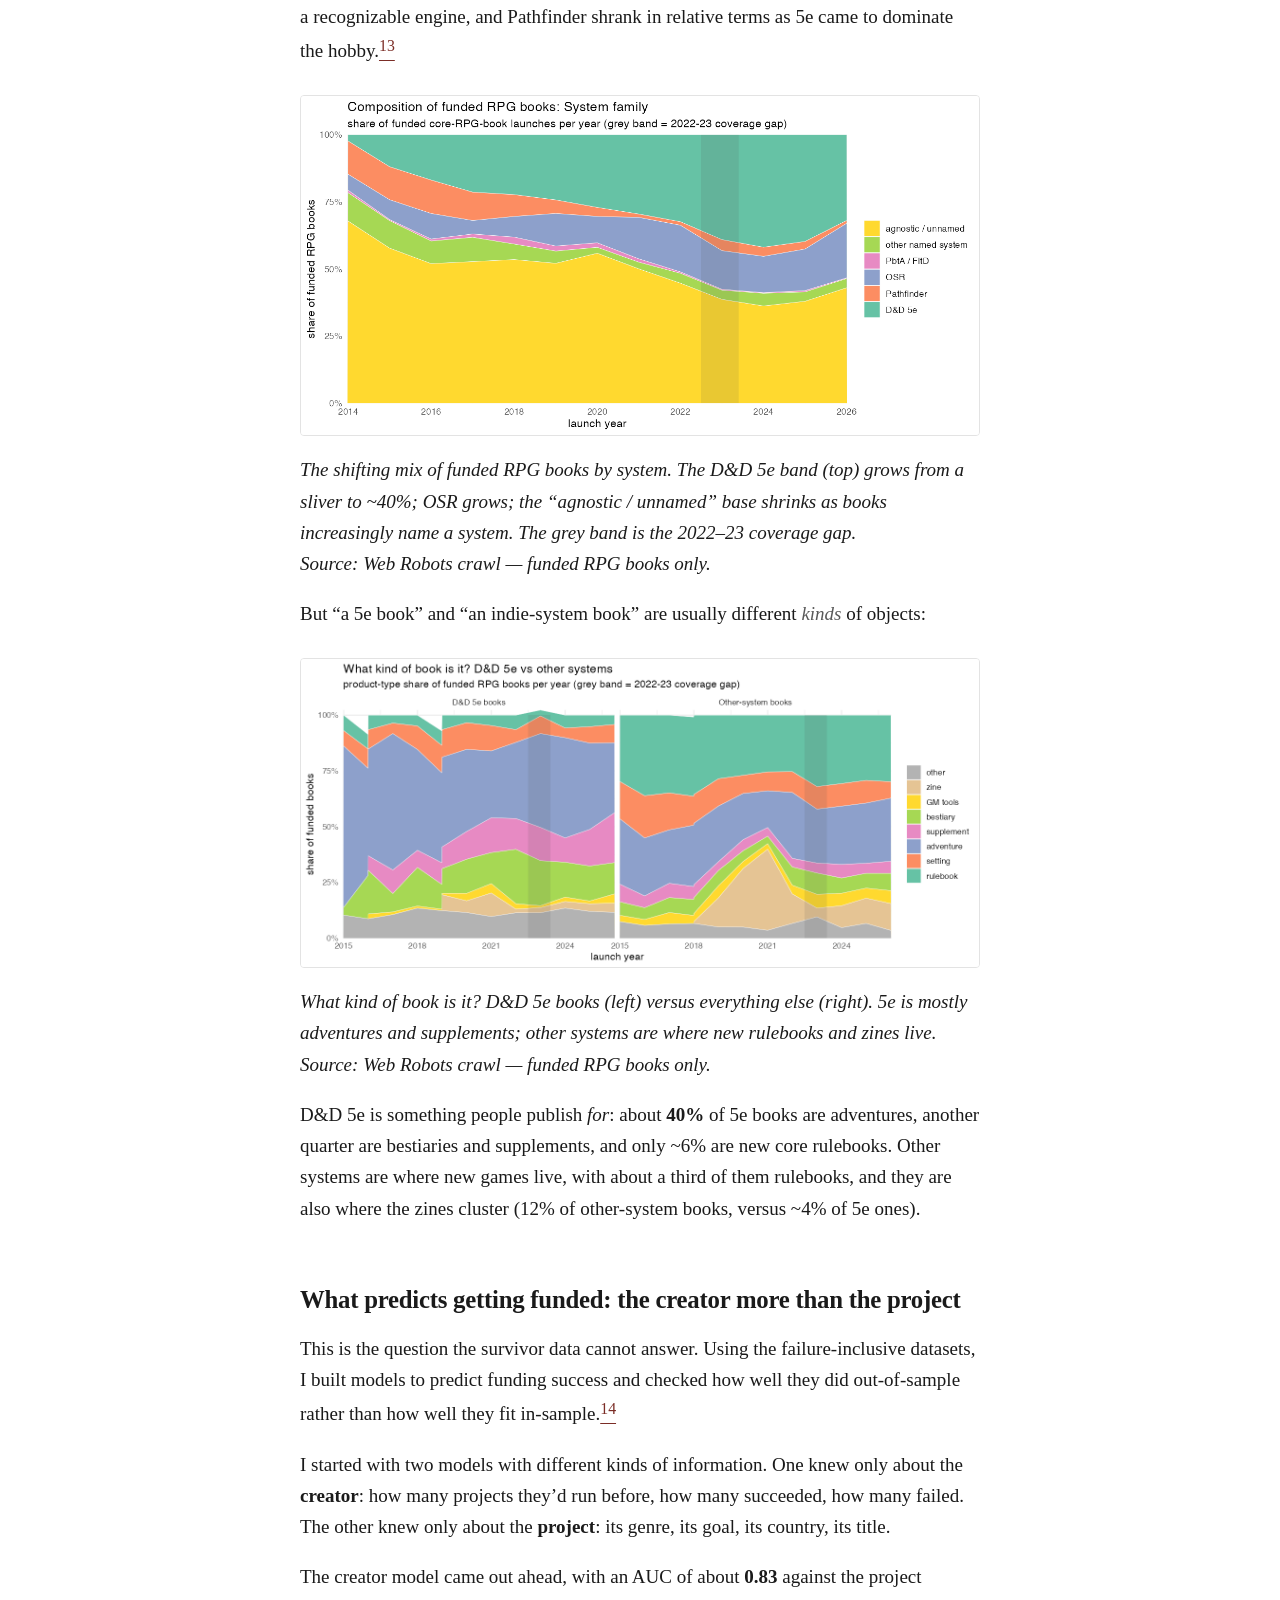
==== commit 05230f20: "update" ====
--- a/docs/index.html
+++ b/docs/index.html
@@ -76,17 +76,25 @@
 separates the ones that get funded from the ones that don’t? Does the
 whale pattern hold for a book raising five thousand dollars rather than
 five million?</p>
+<p>Briefly, what I found: the whale pattern holds up, but it describes
+very large campaigns and does not carry down to the rest of the
+category. For most funded RPG books the earning tier is the ordinary
+mid-priced one with the printed book in it, and the single most
+expensive tier collects four to six percent of a campaign’s money at
+every size I can measure. On the funding side, a creator’s track record
+predicts more than any attribute of the project itself. The rest of this
+post is how I got there, and how far the data will carry each claim.</p>
 <h2 id="getting-the-data">Getting the data</h2>
 <p>There’s a nice free resource called Web Robots that has been crawling
-Kickstarter roughly once a month since 2014 and posting the results.
-With the help of Claude, I stitched together more than a hundred of
-those monthly snapshots, deduplicated everything, and ended up with
-about <strong>45,000 tabletop-games projects</strong>. Tabletop is a
-messy category that lumps board games, card games, miniatures, dice, and
-actual roleplaying games together. To identify ttrpg projects, I built a
-keyword classifier to sort RPG rulebooks and adventures (~10,800 of
-them) and RPG-specific accessories like dice and minis (~4,000) out from
-the boardgame crowd.<a href="#fn2" class="footnote-ref" id="fnref2"
+Kickstarter roughly once a month since 2014 and posting the results. I
+stitched together more than a hundred of those monthly snapshots,
+deduplicated everything, and ended up with about <strong>45,000
+tabletop-games projects</strong>. Tabletop is a messy category that
+lumps board games, card games, miniatures, dice, and actual roleplaying
+games together. To identify ttrpg projects, I built a keyword classifier
+to sort RPG rulebooks and adventures (~10,800 of them) and RPG-specific
+accessories like dice and minis (~4,000) out from the boardgame crowd.<a
+href="#fn2" class="footnote-ref" id="fnref2"
 role="doc-noteref"><sup>2</sup></a></p>
 <p><img src="images/tabletop_launches_by_month_coverage.png"
 alt="Tabletop launches by month, with coverage gaps shaded red" /></p>
@@ -131,17 +139,16 @@
 noted in each figure’s caption.</p>
 <ul>
 <li><strong>Web Robots crawl</strong> — RPG-specific
-(keyword-classified), but <em>funded projects only</em> (survivors,
-<strong>no failures</strong>), 2014–2026. Answers <em>how much</em> a
-project raises: the dollar figures, the genre/composition mix, and
-ZineQuest.</li>
+(keyword-classified), but <em>funded projects only</em> (survivors, no
+failures), 2014–2026. Answers <em>how much</em> a project raises: the
+dollar figures, the genre/composition mix, and ZineQuest.</li>
 <li><strong>ICPSR 38050</strong> — includes failures, 2009–2023, but
 covers <em>all tabletop</em> (board games included) because project
-names are masked, so RPGs <strong>can’t be separated out</strong>.
-Behind the success-rate and funding-threshold figures.</li>
+names are masked, so RPGs <em>cannot</em> be separated out. Behind the
+success-rate and funding-threshold figures.</li>
 <li><strong>Kaggle export</strong> — includes failures <em>and</em>
-keeps names (so RPGs <strong>can</strong> be classified), but ends in
-early 2018. Behind the project-attribute funding model and the 5e event
+keeps names (so RPGs <em>can</em> be classified), but ends in early
+2018. Behind the project-attribute funding model and the 5e event
 study.</li>
 <li><strong>Internet Archive (Wayback) reward tiers</strong> — per-tier
 prices, backer counts, and (for 2017–2022 campaigns) the itemized
@@ -158,13 +165,12 @@
 did.</p>
 </div>
 <p>With the failures back in, the tabletop success rate runs at about
-<strong>two-thirds</strong> over 2009–2018, climbing to roughly
-<strong>86% by 2023</strong>.<a href="#fn5" class="footnote-ref"
-id="fnref5" role="doc-noteref"><sup>5</sup></a> Note that this covers
-all tabletop products, boardgames included, because the ICPSR data do
-not allow me to subset to ttrpg products only. Tabletop has become one
-of the categories with the highest success rates, though it got there
-gradually.</p>
+<strong>two-thirds</strong> over 2009–2018, climbing to roughly 86% by
+2023.<a href="#fn5" class="footnote-ref" id="fnref5"
+role="doc-noteref"><sup>5</sup></a> Note that this covers all tabletop
+products, boardgames included, because the ICPSR data do not allow me to
+subset to ttrpg products only. Tabletop has become one of the categories
+with the highest success rates, though it got there gradually.</p>
 <p><img src="images/icpsr_success_by_year.png"
 alt="True tabletop success rate by year, two sources" /></p>
 <p><em>The real success rate (successes ÷ finished projects), once you
@@ -227,11 +233,11 @@
 <h2 id="the-dollar-distribution-among-funded-projects">The dollar
 distribution among funded projects</h2>
 <p>Among funded projects, the distribution of dollars is strongly
-top-heavy. The <strong>top 1% of funded RPG projects capture about 34%
-of all the dollars</strong>, and the top 5% capture nearly two-thirds.
-For accessories it is even more concentrated relative to their size,
-with the top 1% pulling in 38%. The whale post was studying the part of
-the distribution that holds most of the money.</p>
+top-heavy. The top 1% of funded RPG projects capture about
+<strong>34%</strong> of all the dollars, and the top 5% capture nearly
+two-thirds. For accessories it is even more concentrated relative to
+their size, with the top 1% pulling in 38%. The whale post was studying
+the part of the distribution that holds most of the money.</p>
 <p><img src="images/desc_lorenz_dollars.png"
 alt="Lorenz curve of pledged dollars" /></p>
 <p><em>How concentrated the money is. The sharp bend near the right edge
@@ -267,18 +273,17 @@
 products themselves get cheaper?<a href="#fn9" class="footnote-ref"
 id="fnref9" role="doc-noteref"><sup>9</sup></a></p>
 <p>The <strong>market</strong> grew, comfortably outpacing inflation.
-Total real dollars raised by funded RPG books roughly
-<strong>tripled</strong> between 2015 and 2025, a gain of about 220%
-against the ~36% that the cost of living rose over the same stretch.
-Almost all of that is volume: there are many more RPG-book campaigns now
-than a decade ago.</p>
+Total real dollars raised by funded RPG books roughly tripled between
+2015 and 2025, a gain of about 220% against the ~36% that the cost of
+living rose over the same stretch. Almost all of that is volume: there
+are many more RPG-book campaigns now than a decade ago.</p>
 <p>The <strong>typical project</strong>, by contrast, shrank. In
-constant dollars the median funded RPG book raised about <strong>$10,800
-in 2015 and only ~$4,400 in 2025</strong>, a fall of nearly 60%, while
-the median per-backer pledge dropped from roughly <strong>$56 to
-$29</strong>. The median project and the median backer each put in about
-half what they did a decade ago, and both sit well below the inflation
-line for the whole back half of the decade.</p>
+constant dollars the median funded RPG book raised about $10,800 in 2015
+and only ~$4,400 in 2025, a fall of nearly 60%, while the median
+per-backer pledge dropped from roughly $56 to $29. The median project
+and the median backer each put in about half what they did a decade ago,
+and both sit well below the inflation line for the whole back half of
+the decade.</p>
 <p><img src="images/real_index_vs_inflation.png"
 alt="Median raise and per-backer pledge against inflation" /></p>
 <p><em>Nominal index, 2015 = 100, for the median RPG-book raise (blue)
@@ -291,11 +296,11 @@
 <p>Is this drop driven by cheap zines entering the Kickstarter market
 and dragging the median down? Partly, but not completely. ZineQuest
 (from 2019) did pull in a flood of cheap zines, and dropping them lifts
-the median a little, though not by much: among <strong>non-zine</strong>
-books the real per-backer pledge still dropped about 45%, and within the
-subcategory of books that <strong>name D&amp;D 5e</strong> it dropped
-about 56% (with the real raise down 62%). Excluding the cheapest type of
-project doesn’t change the picture, so this is more than a compositional
+the median a little, though not by much: among <em>non-zine</em> books
+the real per-backer pledge still dropped about 45%, and within the
+subcategory of books that <em>name D&amp;D 5e</em> it dropped about 56%
+(with the real raise down 62%). Excluding the cheapest type of project
+doesn’t change the picture, so this is more than a compositional
 effect.</p>
 <p><img src="images/real_per_backer_pledge.png"
 alt="Real per-backer pledge, by segment" /></p>
@@ -307,13 +312,12 @@
 <strong>products themselves</strong> get cheaper? No. The archived
 campaign pages behind the whale-tier section near the end of this post
 let me follow the price of a given product over time, and those prices
-barely budge in real terms: the cheapest <strong>digital/PDF</strong>
-tier holds around $25, the standard <strong>hardcover</strong> around
-$50, and the <strong>deluxe</strong> edition around $100, all in
-constant 2025 dollars, none drifting down.<a href="#fn10"
-class="footnote-ref" id="fnref10" role="doc-noteref"><sup>10</sup></a> A
-hardback RPG book costs about what it always did, once you adjust for
-inflation.</p>
+barely budge in real terms: the cheapest <em>digital/PDF</em> tier holds
+around $25, the standard <em>hardcover</em> around $50, and the
+<em>deluxe</em> edition around $100, all in constant 2025 dollars, none
+drifting down.<a href="#fn10" class="footnote-ref" id="fnref10"
+role="doc-noteref"><sup>10</sup></a> A hardback RPG book costs about
+what it always did, once you adjust for inflation.</p>
 <p><img src="images/real_tier_ladder.png"
 alt="The real price of each product type holds flat" /></p>
 <p><em>Median price of the cheapest digital, hardcover, and deluxe tier
@@ -321,18 +325,18 @@
 across the decade; read the levels rather than the year-to-year wiggles.
 Recovered tiers, top-decile funded RPG books only.</em><br />
 <em>Source: Wayback-recovered reward tiers, CPI-adjusted.</em></p>
-<p>I think this points to a shift in the market rather than in prices.
-Any given tier held its real value, but the typical project still raised
-less, because campaigns now spread their backers across more and cheaper
-tiers (a $1–15 PDF, an entry pledge below the hardback), and because
-more, smaller projects launch every year. A campaign with a hardback
-option now also reaches a much broader base of cheap-tier backers, which
-pulls the average outlay down even as the hardback’s own price holds. So
-at the population level the average RPG product is cheaper, but that is
-composition: cheap formats like zines and PDF-only releases
-proliferated, and backers can now commit fewer real dollars on a pledge.
-Creators have set their asks to match, and the goals they choose have
-fallen even faster in real terms, which I come back to below.</p>
+<p>So the market changed shape while the prices held still. Any given
+tier held its real value, but the typical project still raised less,
+because the mix changed underneath it: cheap formats like zines and
+PDF-only releases proliferated, more and smaller projects launch every
+year, and a campaign with a hardback option now also reaches a broad
+base of $1–15 cheap-tier backers who pull the average outlay down
+without touching the hardback’s own price. At the population level the
+average RPG product is therefore cheaper, but the cause is
+compositional: what gets published changed, while the price of any given
+thing did not. Creators have set their asks to match, and the goals they
+choose have fallen faster still in real terms, which I come back to
+below.</p>
 <h2 id="goals-and-campaign-length">Goals and campaign length</h2>
 <p>Two numbers a creator picks before anything else are the
 <strong>goal</strong> (how much to ask for) and the
@@ -346,13 +350,12 @@
 round-number goals.</em><br />
 <em>Source: Web Robots crawl — funded RPG projects only.</em></p>
 <p>Goals have fallen markedly over the decade. The median funded RPG
-book asked for about <strong>$4,000 in 2016 and only ~$600 by
-2024</strong>; accessories fell more steeply, from ~$2,500 to about
-$100. Part of this is the zine wave, since small-format projects with
-tiny goals became common after 2019, and part is creators gravitating to
-a modest, beatable goal as the safe default.<a href="#fn11"
-class="footnote-ref" id="fnref11"
-role="doc-noteref"><sup>11</sup></a></p>
+book asked for about <strong>$4,000</strong> in 2016 and only ~$600 by
+2024; accessories fell more steeply, from ~$2,500 to about $100. Part of
+this is the zine wave, since small-format projects with tiny goals
+became common after 2019, and part is creators gravitating to a modest,
+beatable goal as the safe default.<a href="#fn11" class="footnote-ref"
+id="fnref11" role="doc-noteref"><sup>11</sup></a></p>
 <p><img src="images/desc_median_goal_by_year.png"
 alt="Median funding goal by launch year" /></p>
 <p><em>Median goal by launch year (funded only). Goals more than halved
@@ -360,11 +363,11 @@
 small-goal zines.</em><br />
 <em>Source: Web Robots crawl — funded RPG projects only.</em></p>
 <p>The real decline is steeper than the nominal one. Deflated to
-constant 2025 dollars, the median goal slid from about <strong>$4,100 in
-2015 to under $700 in 2025</strong>, an <strong>~83% real fall</strong>:
-today’s typical creator asks for roughly a sixth of the real money their
-2015 counterpart did. The modest-goal habit and the zine format, which
-needs almost nothing to clear, have pushed the ask down faster than the
+constant 2025 dollars, the median goal slid from about $4,100 in 2015 to
+under $700 in 2025, an <strong>~83% real fall</strong>: today’s typical
+creator asks for roughly a sixth of the real money their 2015
+counterpart did. The modest-goal habit and the zine format, which needs
+almost nothing to clear, have pushed the ask down faster than the
 nominal figures let on.<a href="#fn12" class="footnote-ref" id="fnref12"
 role="doc-noteref"><sup>12</sup></a></p>
 <p><img src="images/real_goal_by_year.png"
@@ -386,13 +389,13 @@
 <h2 id="the-shift-toward-dd-5e">The shift toward D&amp;D 5e</h2>
 <p>Before asking what succeeds, it helps to look at what people make and
 how that has changed. Over the decade the mix of funded RPG books
-shifted substantially. Books that name <strong>D&amp;D’s fifth
-edition</strong> went from about <strong>7%</strong> of funded RPG books
-in 2014–15 to nearly <strong>40%</strong> by 2023–26. The old-school
-renaissance (OSR) more than doubled its share. The long tail of titles
-that name no system receded as more creators hitched their book to a
-recognizable engine, and Pathfinder shrank in relative terms as 5e came
-to dominate the hobby.<a href="#fn13" class="footnote-ref" id="fnref13"
+shifted substantially. Books that name D&amp;D’s fifth edition went from
+about <strong>7%</strong> of funded RPG books in 2014–15 to nearly
+<strong>40%</strong> by 2023–26. The old-school renaissance (OSR) more
+than doubled its share. The long tail of titles that name no system
+receded as more creators hitched their book to a recognizable engine,
+and Pathfinder shrank in relative terms as 5e came to dominate the
+hobby.<a href="#fn13" class="footnote-ref" id="fnref13"
 role="doc-noteref"><sup>13</sup></a></p>
 <p><img src="images/comp_system_family.png"
 alt="Composition of funded RPG books by system family over time" /></p>
@@ -410,7 +413,7 @@
 systems are where new rulebooks and zines live.</em><br />
 <em>Source: Web Robots crawl — funded RPG books only.</em></p>
 <p>D&amp;D 5e is something people publish <em>for</em>: about
-<strong>40% of 5e books are adventures</strong>, another quarter are
+<strong>40%</strong> of 5e books are adventures, another quarter are
 bestiaries and supplements, and only ~6% are new core rulebooks. Other
 systems are where new games live, with about a third of them rulebooks,
 and they are also where the zines cluster (12% of other-system books,
@@ -419,19 +422,10 @@
 id="what-predicts-getting-funded-the-creator-more-than-the-project">What
 predicts getting funded: the creator more than the project</h2>
 <p>This is the question the survivor data cannot answer. Using the
-failure-inclusive datasets, I asked Claude to build models to predict
-funding success and checked how well they did out-of-sample rather than
-how well they fit in-sample.<a href="#fn14" class="footnote-ref"
-id="fnref14" role="doc-noteref"><sup>14</sup></a> One thing to keep in
-mind for this whole section: the failure-inclusive data is either
-name-identified only through 2018 or not RPG-specific. Because the
-Kaggle export keeps project names, I <em>can</em> run the keyword
-classifier on it and isolate RPG projects, but only through 2018; ICPSR
-masks names, so it stays whole-tabletop. The funding-side story
-therefore leans on tabletop crowdfunding in the 2010s and may not
-perfectly describe the ZineQuest-era RPG market of the 2020s.<a
-href="#fn15" class="footnote-ref" id="fnref15"
-role="doc-noteref"><sup>15</sup></a></p>
+failure-inclusive datasets, I built models to predict funding success
+and checked how well they did out-of-sample rather than how well they
+fit in-sample.<a href="#fn14" class="footnote-ref" id="fnref14"
+role="doc-noteref"><sup>14</sup></a></p>
 <p>I started with two models with different kinds of information. One
 knew only about the <strong>creator</strong>: how many projects they’d
 run before, how many succeeded, how many failed. The other knew only
@@ -439,18 +433,19 @@
 its title.</p>
 <p>The creator model came out ahead, with an AUC of about
 <strong>0.83</strong> against the project model’s
-<strong>0.72</strong>.<a href="#fn16" class="footnote-ref" id="fnref16"
-role="doc-noteref"><sup>16</sup></a> The two models are built on
+<strong>0.72</strong>.<a href="#fn15" class="footnote-ref" id="fnref15"
+role="doc-noteref"><sup>15</sup></a> The two models are built on
 different datasets, though (only one source pairs creator IDs with
-failures, only the other carries project names), and the creator-history
-model isn’t even RPG-specific, so this is a decomposition across sources
-rather than a head-to-head on the same projects. Read with that caveat,
-the finding points one way: <em>who is asking</em> looks at least as
-predictive as <em>what they’re asking for</em>. A creator’s prior track
-record is the strongest single predictor I found. Each past success
-multiplies the odds of funding, a strong prior success rate multiplies
-them a good deal more, and past failures predict future failure in the
-same way.</p>
+failures, only the other carries project names), the creator-history
+model isn’t even RPG-specific, and both are anchored in the 2010s, so
+this is a decomposition across sources rather than a head-to-head on the
+same projects.<a href="#fn16" class="footnote-ref" id="fnref16"
+role="doc-noteref"><sup>16</sup></a> Read with that caveat, the finding
+points one way: <em>who is asking</em> looks at least as predictive as
+<em>what they’re asking for</em>. A creator’s prior track record is the
+strongest single predictor I found. Each past success raises the odds of
+funding, a strong prior success rate raises them a good deal more, and
+past failures cut them by at least as much in the other direction.</p>
 <p><img src="images/success_or_plot.png"
 alt="Odds-ratio plot of funding predictors from the creator-history model" /></p>
 <p><em>What predicts getting funded, from the creator-history model
@@ -550,8 +545,9 @@
 <em>Forbidden Lands</em>, <em>Root</em>, <em>Dimgaard</em>) that a
 bag-of-words model memorizes as “these named lines did well” without the
 lesson generalizing to a new project.<a href="#fn20"
-class="footnote-ref" id="fnref20" role="doc-noteref"><sup>20</sup></a>
-What does generalize is duller. Naming a <strong>physical print
+class="footnote-ref" id="fnref20"
+role="doc-noteref"><sup>20</sup></a></p>
+<p>What does generalize is duller. Naming a <strong>physical print
 format</strong> predicts a larger raise: books that mention a binding
 raise well above the PDF-only and zine baseline (hardcover most, ~$25k
 median; softcover ~$13k; neither ~$6k), so the word marks a printed
@@ -577,9 +573,10 @@
 the distribution you go. For a median project a staff pick is worth
 maybe 1.5×; for the runaway hits near the top it’s associated with more
 like 3.5×. Social proof and production polish seem to be amplified in
-the upper tail. (Correlation again: Kickstarter may hand out staff picks
-to projects it can already tell will be big. Still, it’s a suggestive
-pattern.)</p>
+the upper tail. Correlation again, and a particularly awkward one:
+Kickstarter may be handing staff picks to the projects it can already
+tell will be big, in which case what looks like amplification is really
+just selection. Still, it is a suggestive pattern.</p>
 <h3 id="books-that-name-a-system-tend-to-raise-more">Books that name a
 system tend to raise more</h3>
 <p>Since I’d tagged every book by its system, I could ask a sharper
@@ -796,12 +793,13 @@
 <p>The RPG-book “whale” sits lower than in the original post. Defined
 the same way, as the single most-expensive tier in a campaign, the
 median top-priced tier across these books is about
-<strong>$300</strong>, versus <strong>$478</strong> among the
-million-dollar megaprojects. That ceiling tier isn’t where the money is
-made: the <strong>highest-grossing tier of the median book is only about
-$65</strong>. The expensive tier exists, but few people buy it, and that
-holds at every size — the top-priced tier collects about 4–6% of its
-campaign’s money whether the campaign raised $30,000 or $3 million.</p>
+<strong>$300</strong>, versus $478 among the million-dollar
+megaprojects. That ceiling tier isn’t where the money is made: the
+highest-grossing tier of the median book is only about
+<strong>$65</strong>. The expensive tier exists, but few people buy it,
+and that holds at every size — the top-priced tier collects about 4–6%
+of its campaign’s money whether the campaign raised $30,000 or $3
+million.</p>
 <p>The tier that does the earning is not a fixed price either. It rises
 with the campaign, from about <strong>$50</strong> for books under
 $50,000 to <strong>$127</strong> for those above $250,000. In every band
@@ -913,21 +911,44 @@
 stable.</em><br />
 <em>Source: Wayback-recovered reward tiers, itemized subset, funded RPG
 books 2017–2022.</em></p>
+<p>So, two plain answers. Whale tiers are not what makes a campaign big.
+The single most expensive tier collects between four and six percent of
+its own campaign’s money, and it does that at every size, from
+twenty-thousand-dollar books to multi-million-dollar ones. The money
+sits in the mid-premium tiers instead, and even that is largely a fact
+about large campaigns, since those tiers supply about 63% of the dollars
+for books above $250,000 and about 20% for books below $50,000, which is
+most of them. Nor do whale tiers look like a lever. Offering a $500-plus
+tier does not predict raising more in either half of the sample, and
+neither does filling it with accessories. The closest thing to a
+counterfactual I can construct, comparing a creator against their own
+other campaigns, moves the apparent payoff from +0.048 across creators
+to +0.011 within them, which says the cross-sectional pattern is mostly
+about <em>which creators</em> bundle rather than what bundling does to a
+campaign.</p>
+<p>Two honest limits on that. Everything here is measured on campaigns
+that got funded, so none of it speaks to whether a fancy tier helps a
+project reach its goal in the first place. And a null is a bound, not a
+proof: what I can say is that a whale tier is not worth a quarter more
+on the raise, not that it is worth exactly nothing. With those caveats,
+the practical reading is that the expensive tier is close to free to
+offer and close to irrelevant to the total, while the tier that carries
+the money is the ordinary one with the printed book in it, priced at
+whatever a printed copy of that particular book costs.</p>
 <h2 id="what-the-evidence-supports">What the evidence supports</h2>
 <p>If you’re running an RPG Kickstarter, these are the takeaways with
-some evidence behind them. Your <strong>track record is your biggest
-asset</strong>, and your past failures follow you. A <strong>modest
-goal</strong> correlates with funding, though that mostly reflects which
-creators set small goals in the first place. A <strong>staff pick and a
-video</strong> come with much bigger raises. <strong>Naming a recognized
-system</strong> (5e, OSR, a known indie line) is associated with
-clearing the funding bar a little more easily and with a somewhat larger
-raise. <strong>How you frame the product</strong>, premium object versus
-cheap commodity, shows up in the dollars. And within a campaign, the
-money comes from the <strong>mid-premium reward tiers</strong>
-($100–500) rather than the entry PDFs or a single high-priced ceiling
-tier.</p>
-<p>These are not guaranteed levers though! Almost everything here is a
+some evidence behind them. Your <strong>track record</strong> is your
+biggest asset, and your past failures follow you. A modest goal
+correlates with funding, though that mostly reflects which creators set
+small goals in the first place. A <strong>staff pick and a
+video</strong> come with much bigger raises. Naming a recognized system
+(5e, OSR, a known indie line) is associated with clearing the funding
+bar a little more easily and with a somewhat larger raise. How you frame
+the product, premium object versus cheap commodity, shows up in the
+dollars. And within a campaign, the money comes from the
+<strong>mid-premium reward tiers</strong> ($100–500) rather than the
+entry PDFs or a single high-priced ceiling tier.</p>
+<p>None of these is a lever, though. Almost everything here is a
 correlation drawn from observational data, with all the usual hazards:
 creators choose their goals strategically, Kickstarter chooses who gets
 staff-picked, my RPG classifier is imperfect,<a href="#fn32"
@@ -1093,7 +1114,15 @@
 several model types (logistic regression, LASSO, random forest) and they
 agreed, which is a sign the result isn’t an artifact of one method.<a
 href="#fnref14" class="footnote-back" role="doc-backlink">↩︎</a></p></li>
-<li id="fn15"><p>Concretely: the Kaggle export carries project
+<li id="fn15"><p>The creator-history model reached an AUC of about
+<strong>0.83</strong>; the project-attribute model about
+<strong>0.72</strong>. They are built on different datasets (only one
+source has creator IDs <em>and</em> failures, only the other has project
+names), so this is a decomposition across sources rather than a
+head-to-head in one regression. It is robust, though, and the message is
+that reputation beats genre.<a href="#fnref15" class="footnote-back"
+role="doc-backlink">↩︎</a></p></li>
+<li id="fn16"><p>Concretely: the Kaggle export carries project
 <em>names</em> (so I can pick out RPGs) but ends in early 2018, while
 the academic set reaches 2023 but masks names (so its RPG-level signal
 is borrowed, and its creator-history model is really an
@@ -1102,15 +1131,7 @@
 broadly. The magnitude (“how much”) side, by contrast, uses the
 2014–2026 Web Robots crawl and is genuinely RPG-specific and current, so
 the time-scope caveat bites hardest on the funding-side claims and less
-on the dollars-side ones.<a href="#fnref15" class="footnote-back"
-role="doc-backlink">↩︎</a></p></li>
-<li id="fn16"><p>The creator-history model reached an AUC of about
-<strong>0.83</strong>; the project-attribute model about
-<strong>0.72</strong>. They are built on different datasets (only one
-source has creator IDs <em>and</em> failures, only the other has project
-names), so this is a decomposition across sources rather than a
-head-to-head in one regression. It is robust, though, and the message is
-that reputation beats genre.<a href="#fnref16" class="footnote-back"
+on the dollars-side ones.<a href="#fnref16" class="footnote-back"
 role="doc-backlink">↩︎</a></p></li>
 <li id="fn17"><p>This model pools all tabletop and includes “is an RPG”
 as a predictor, so the goal, campaign-length, and US slopes are
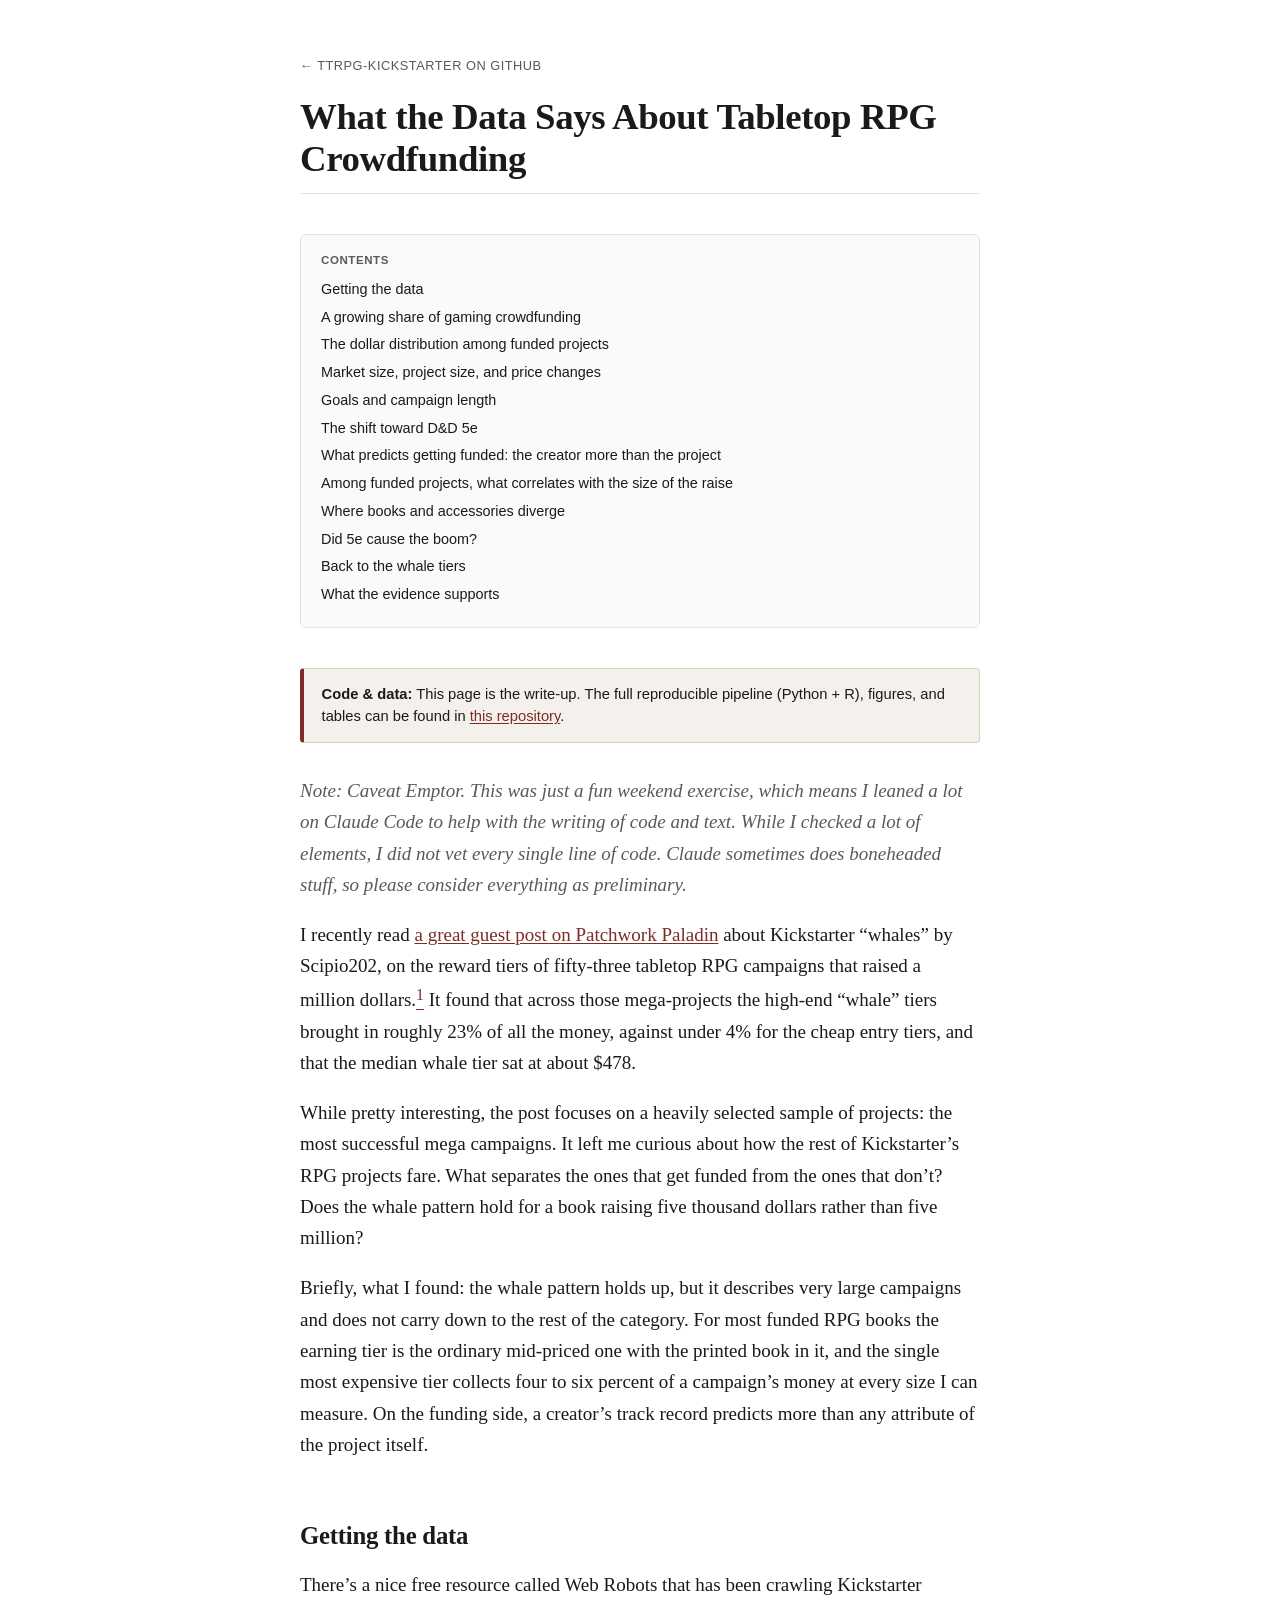
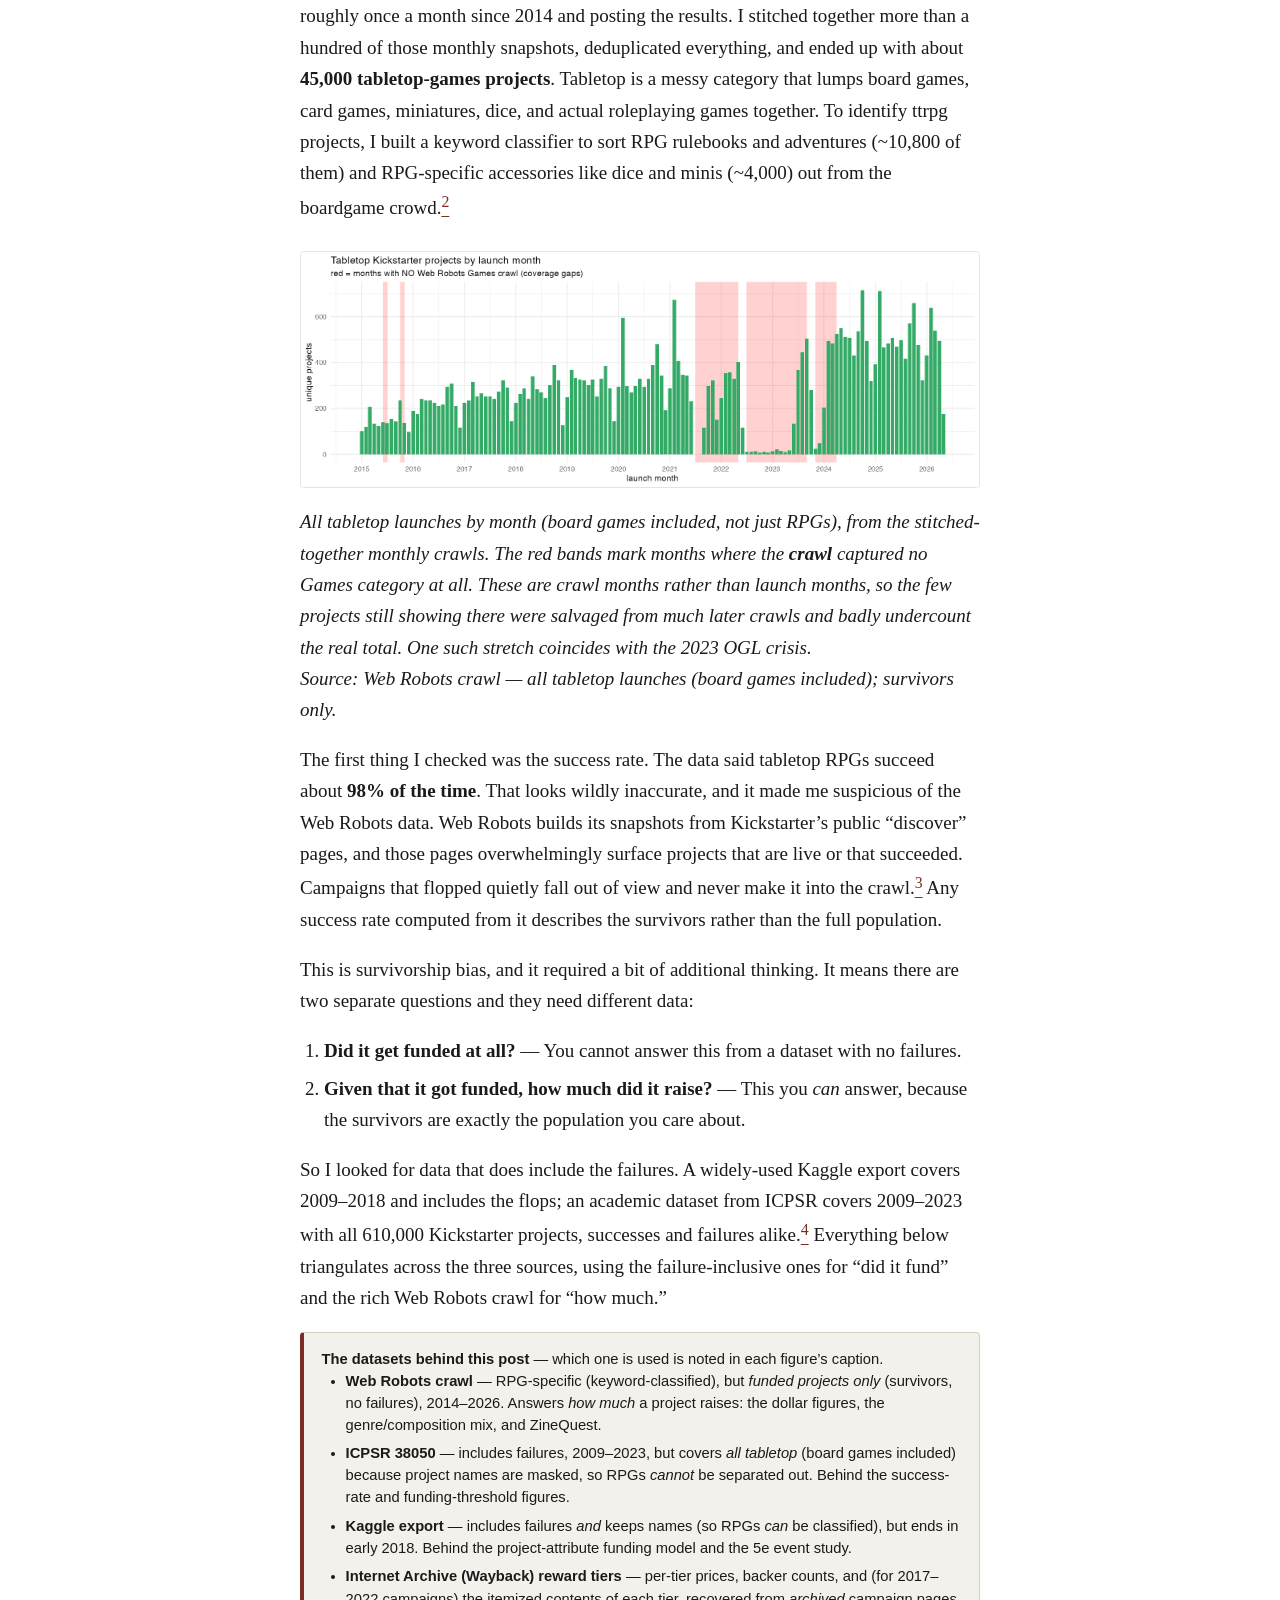
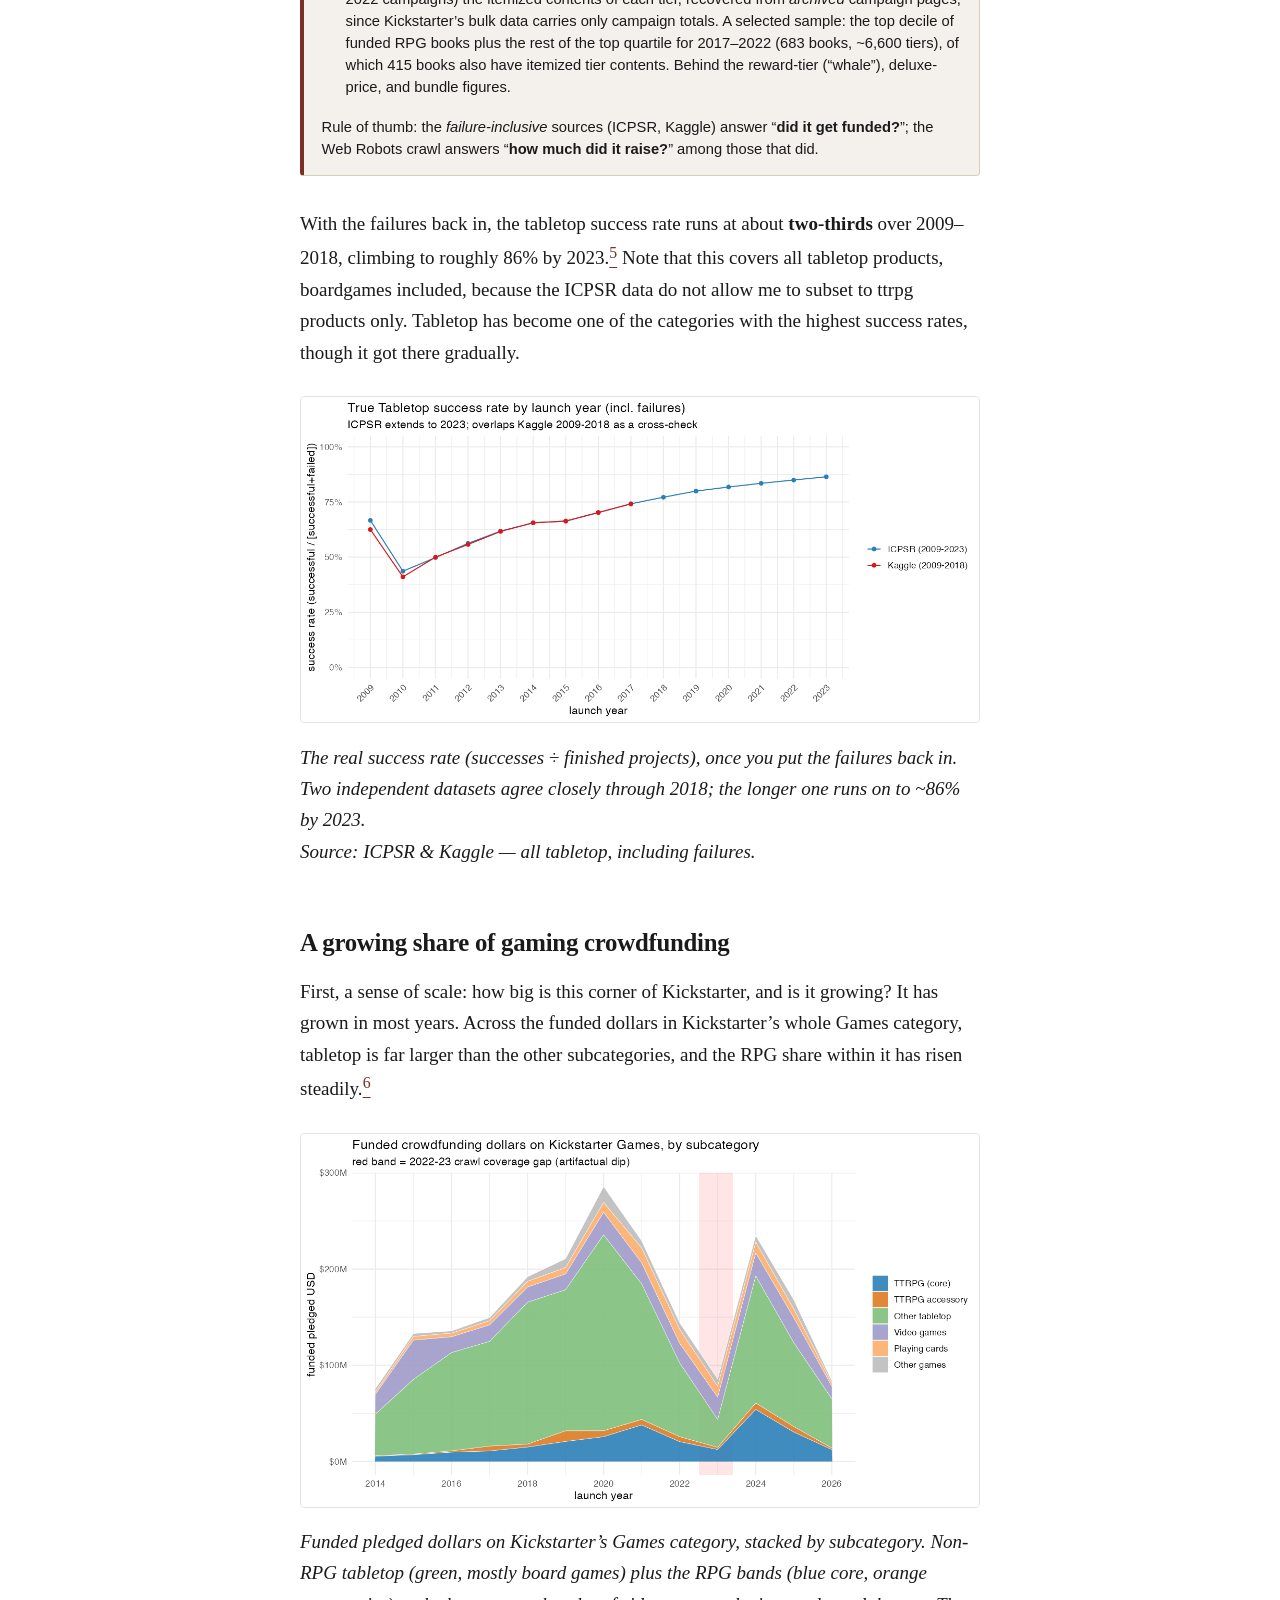
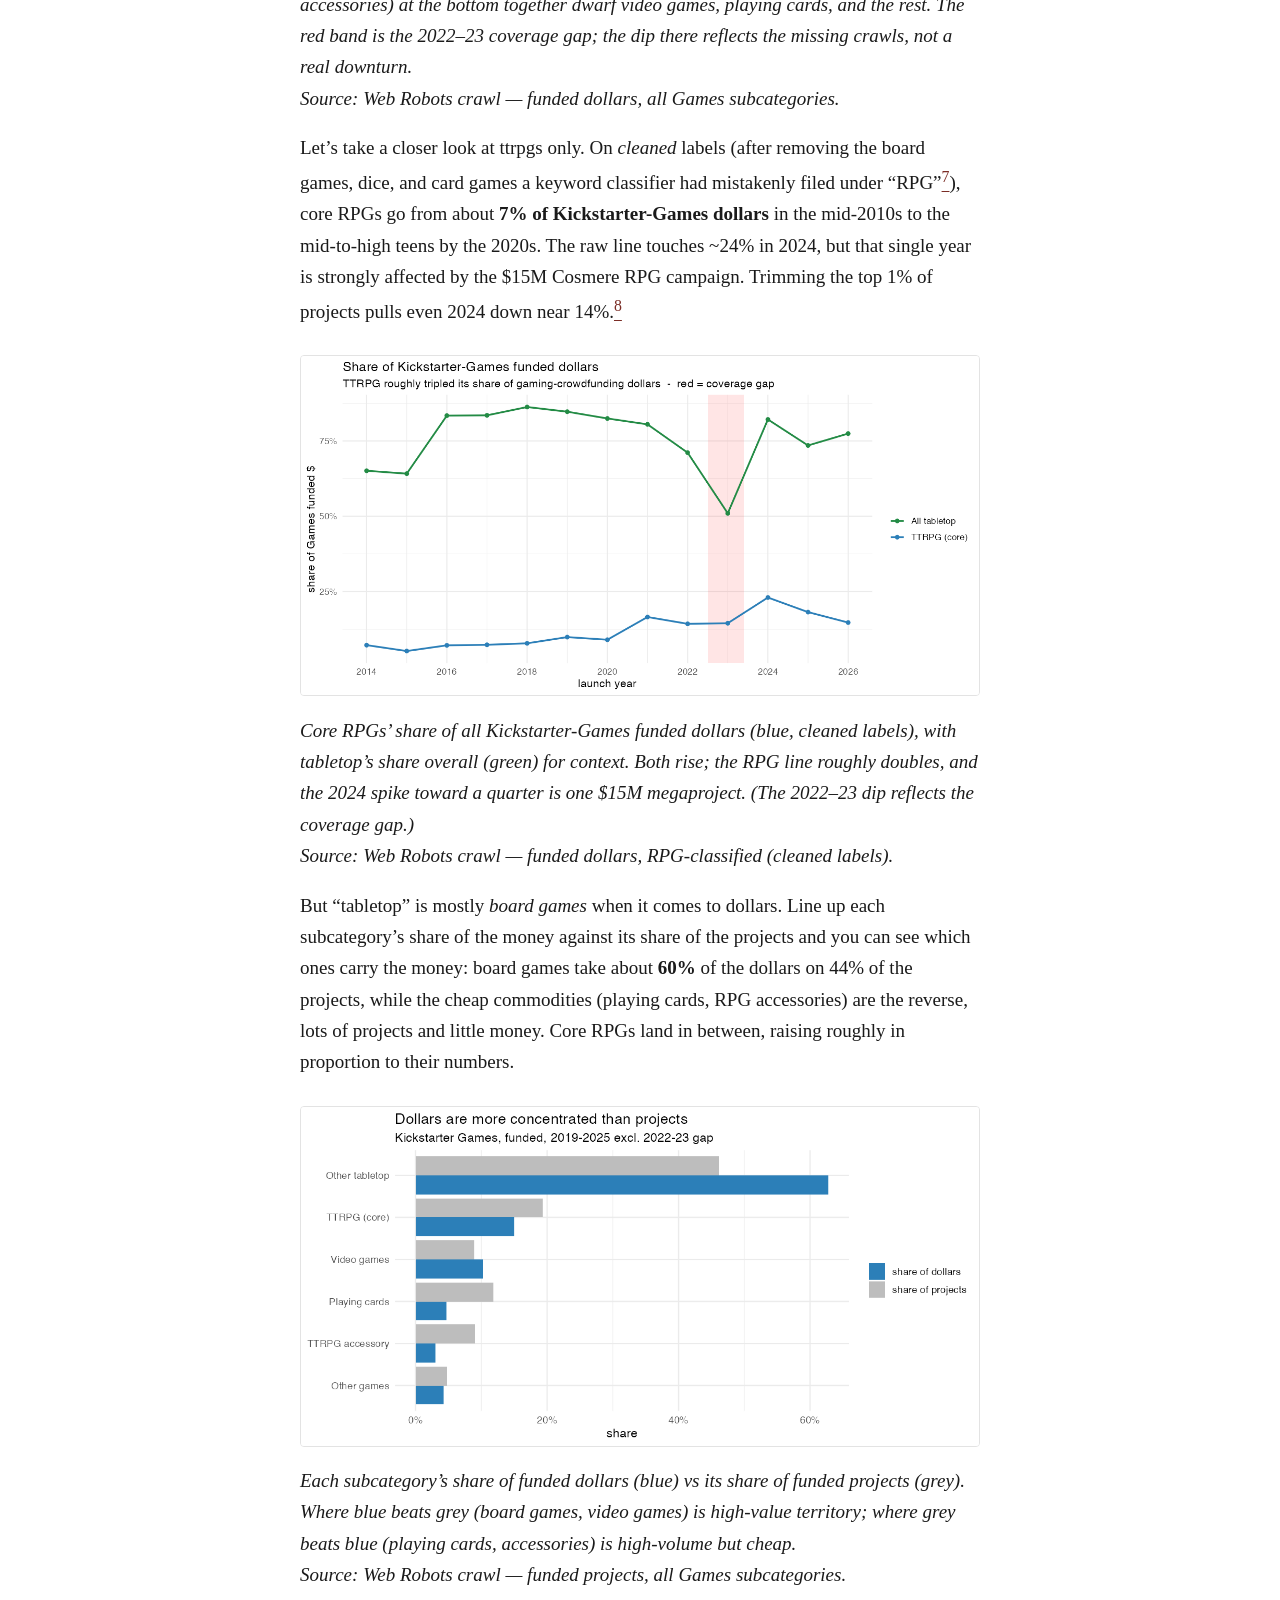
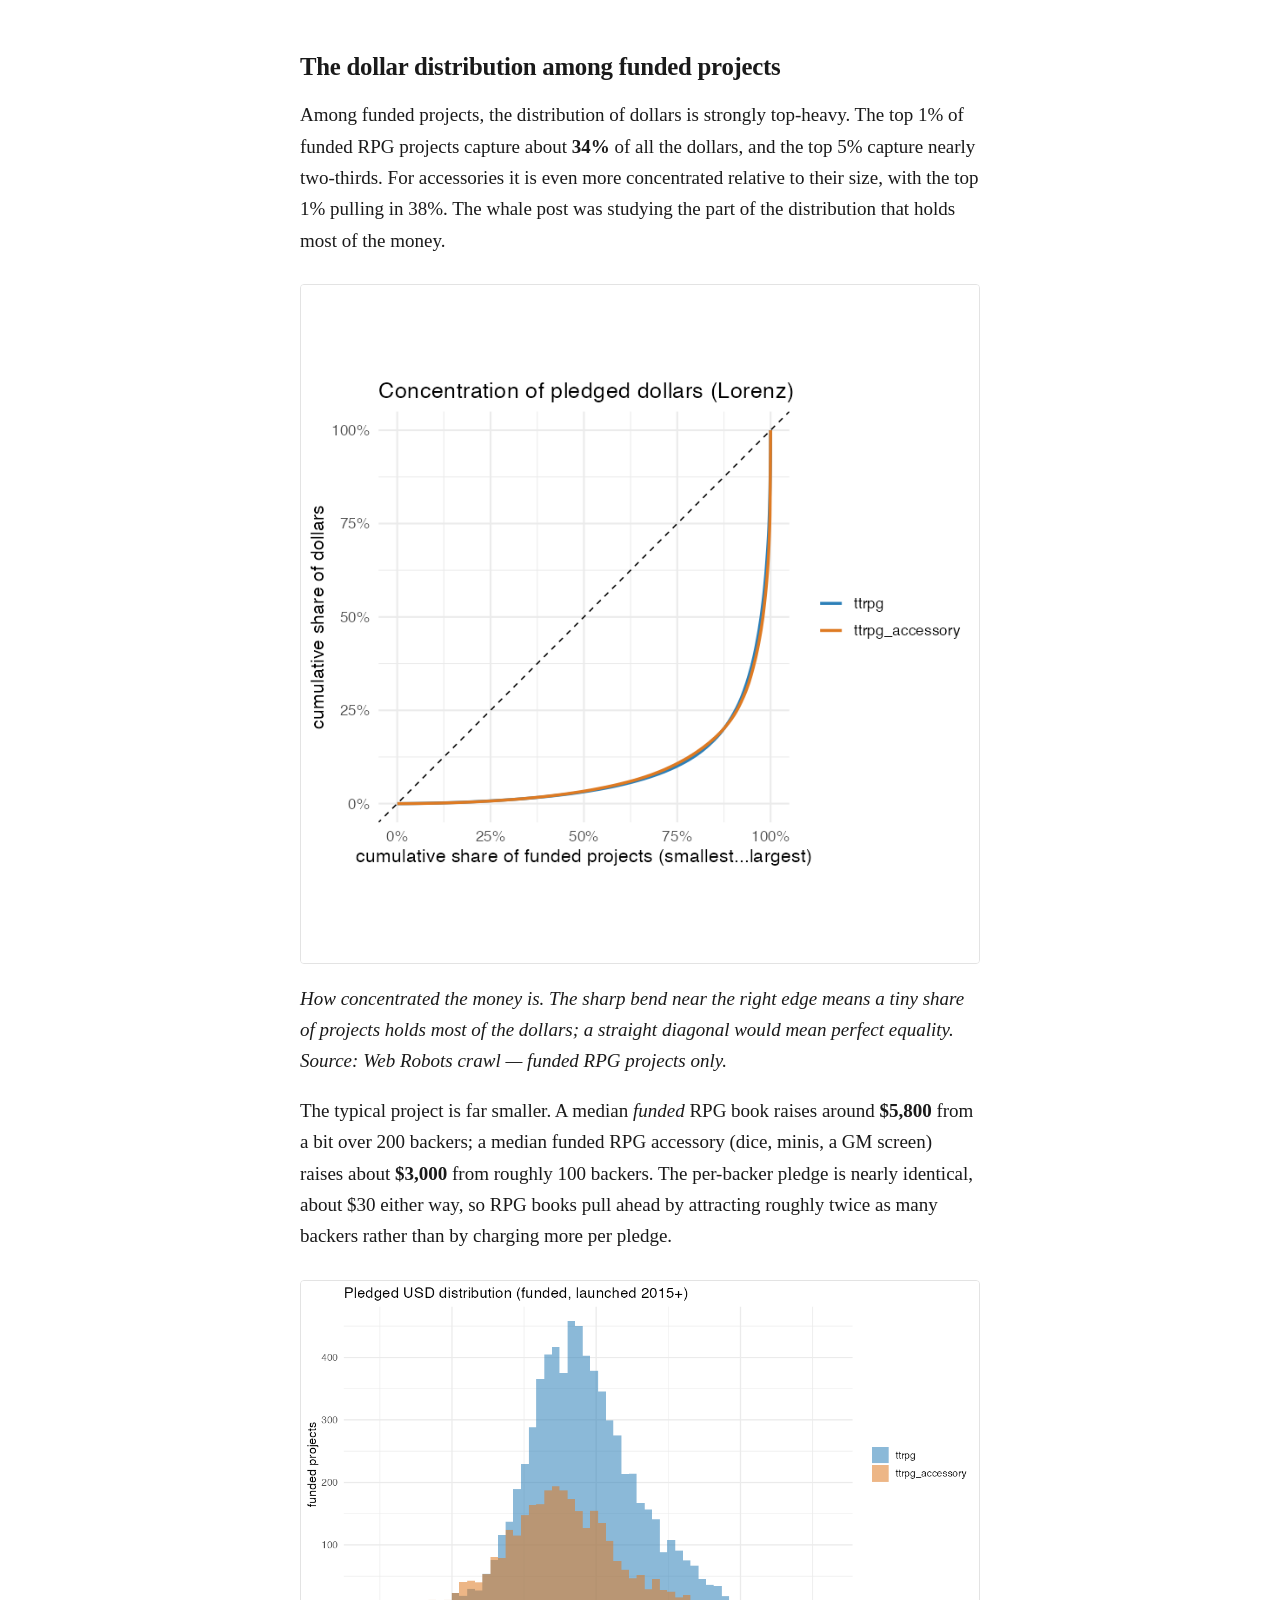
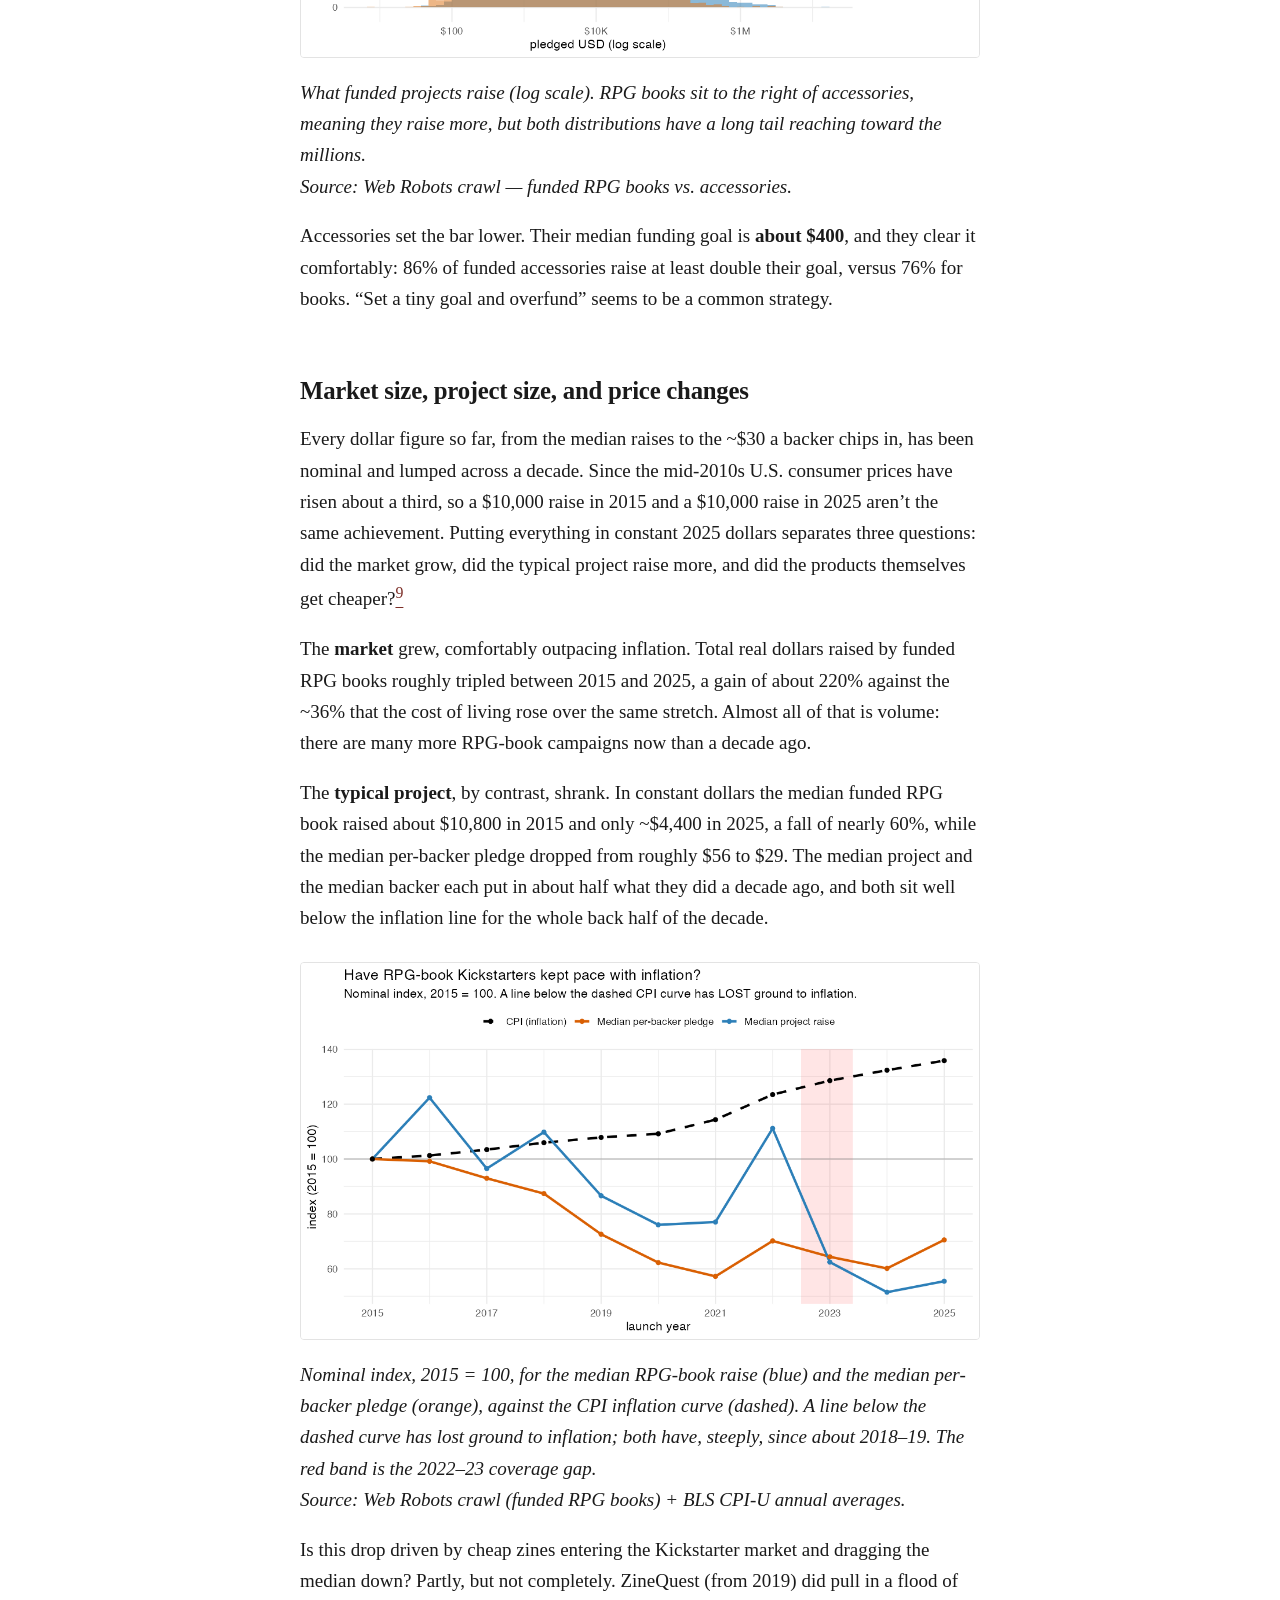
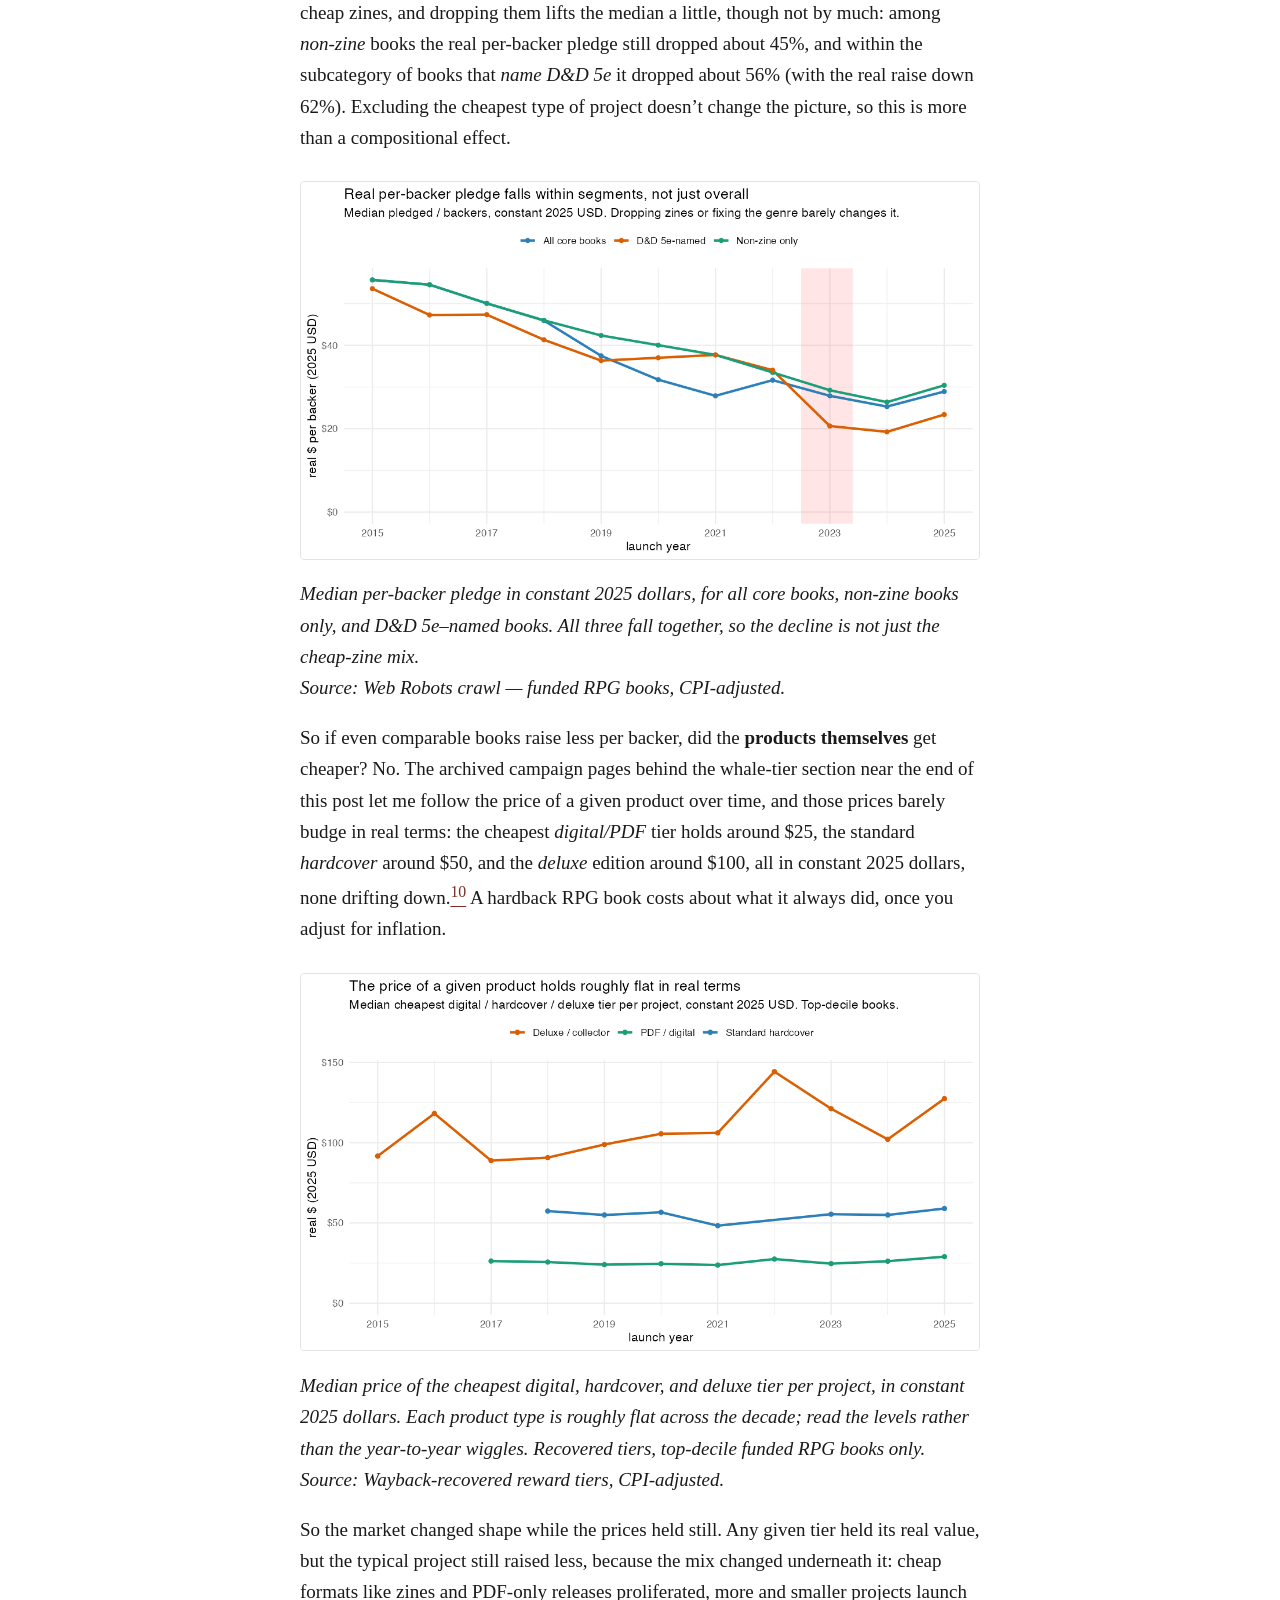
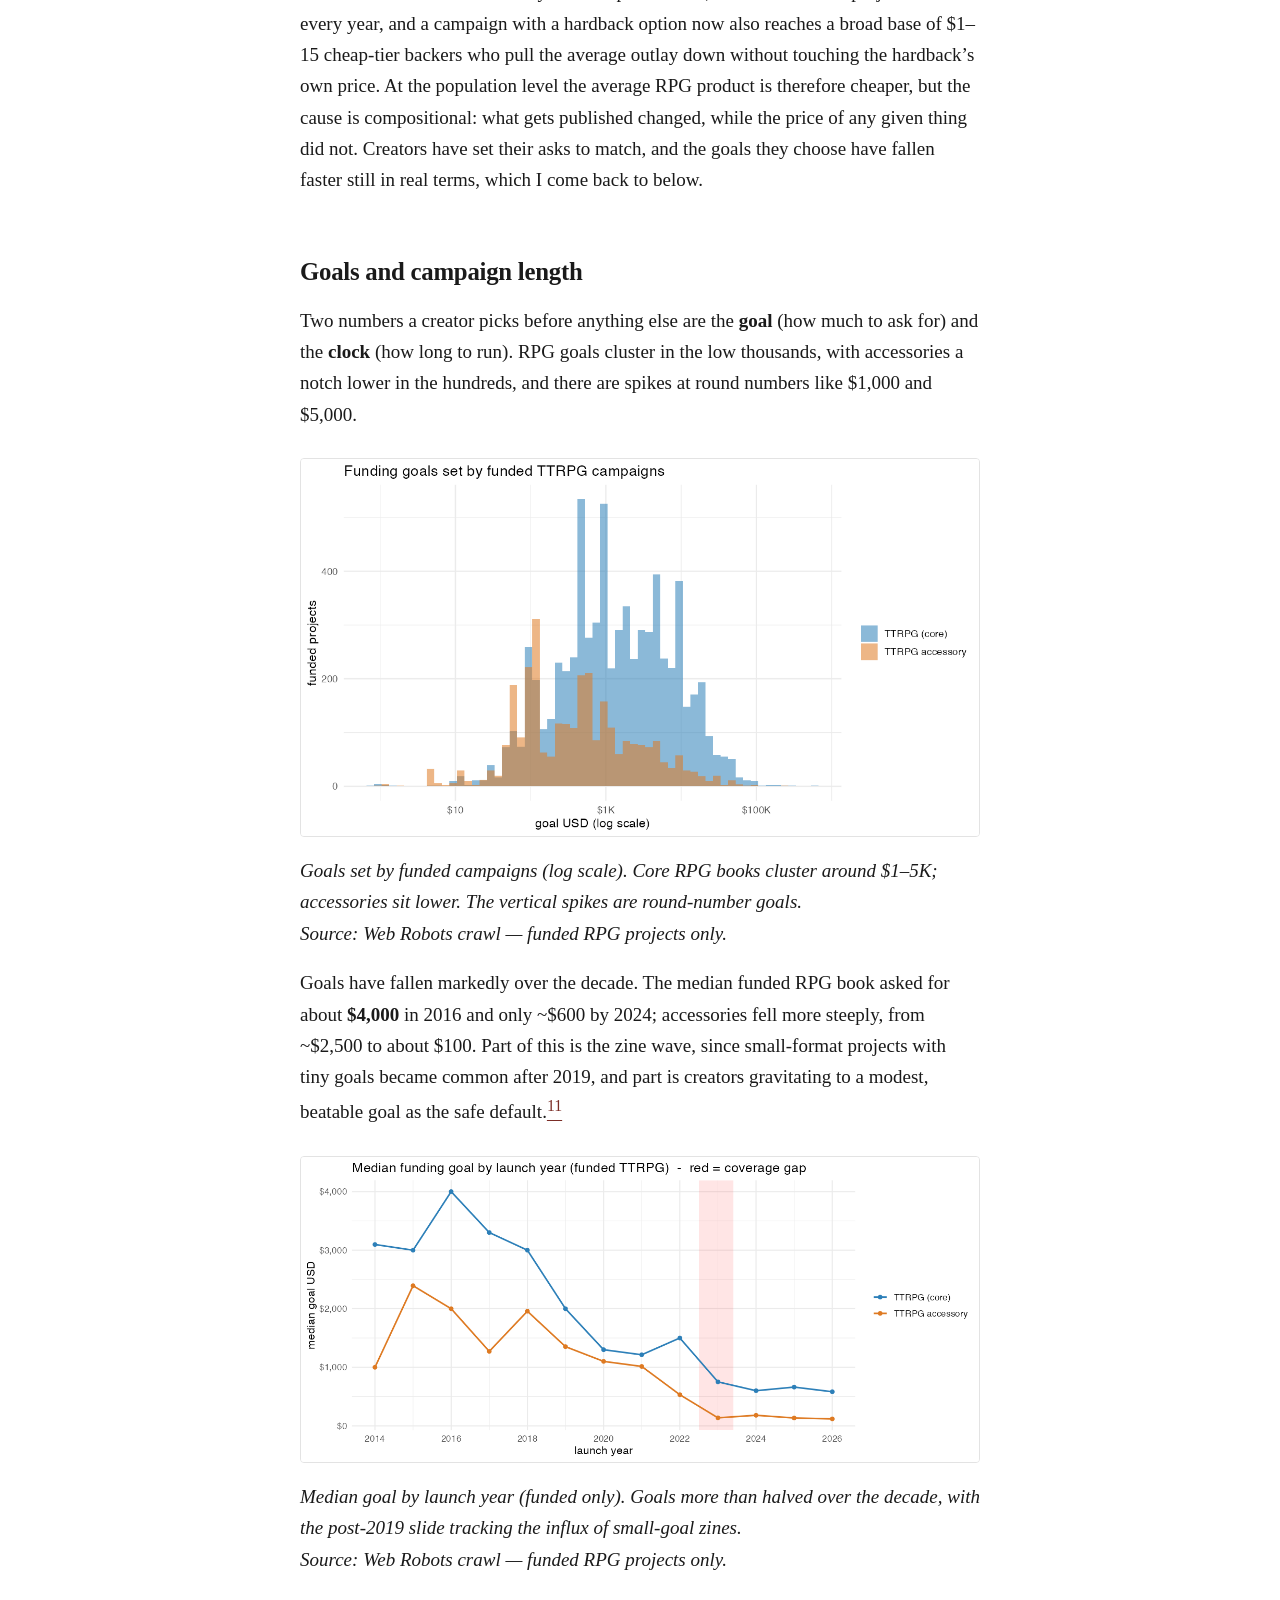
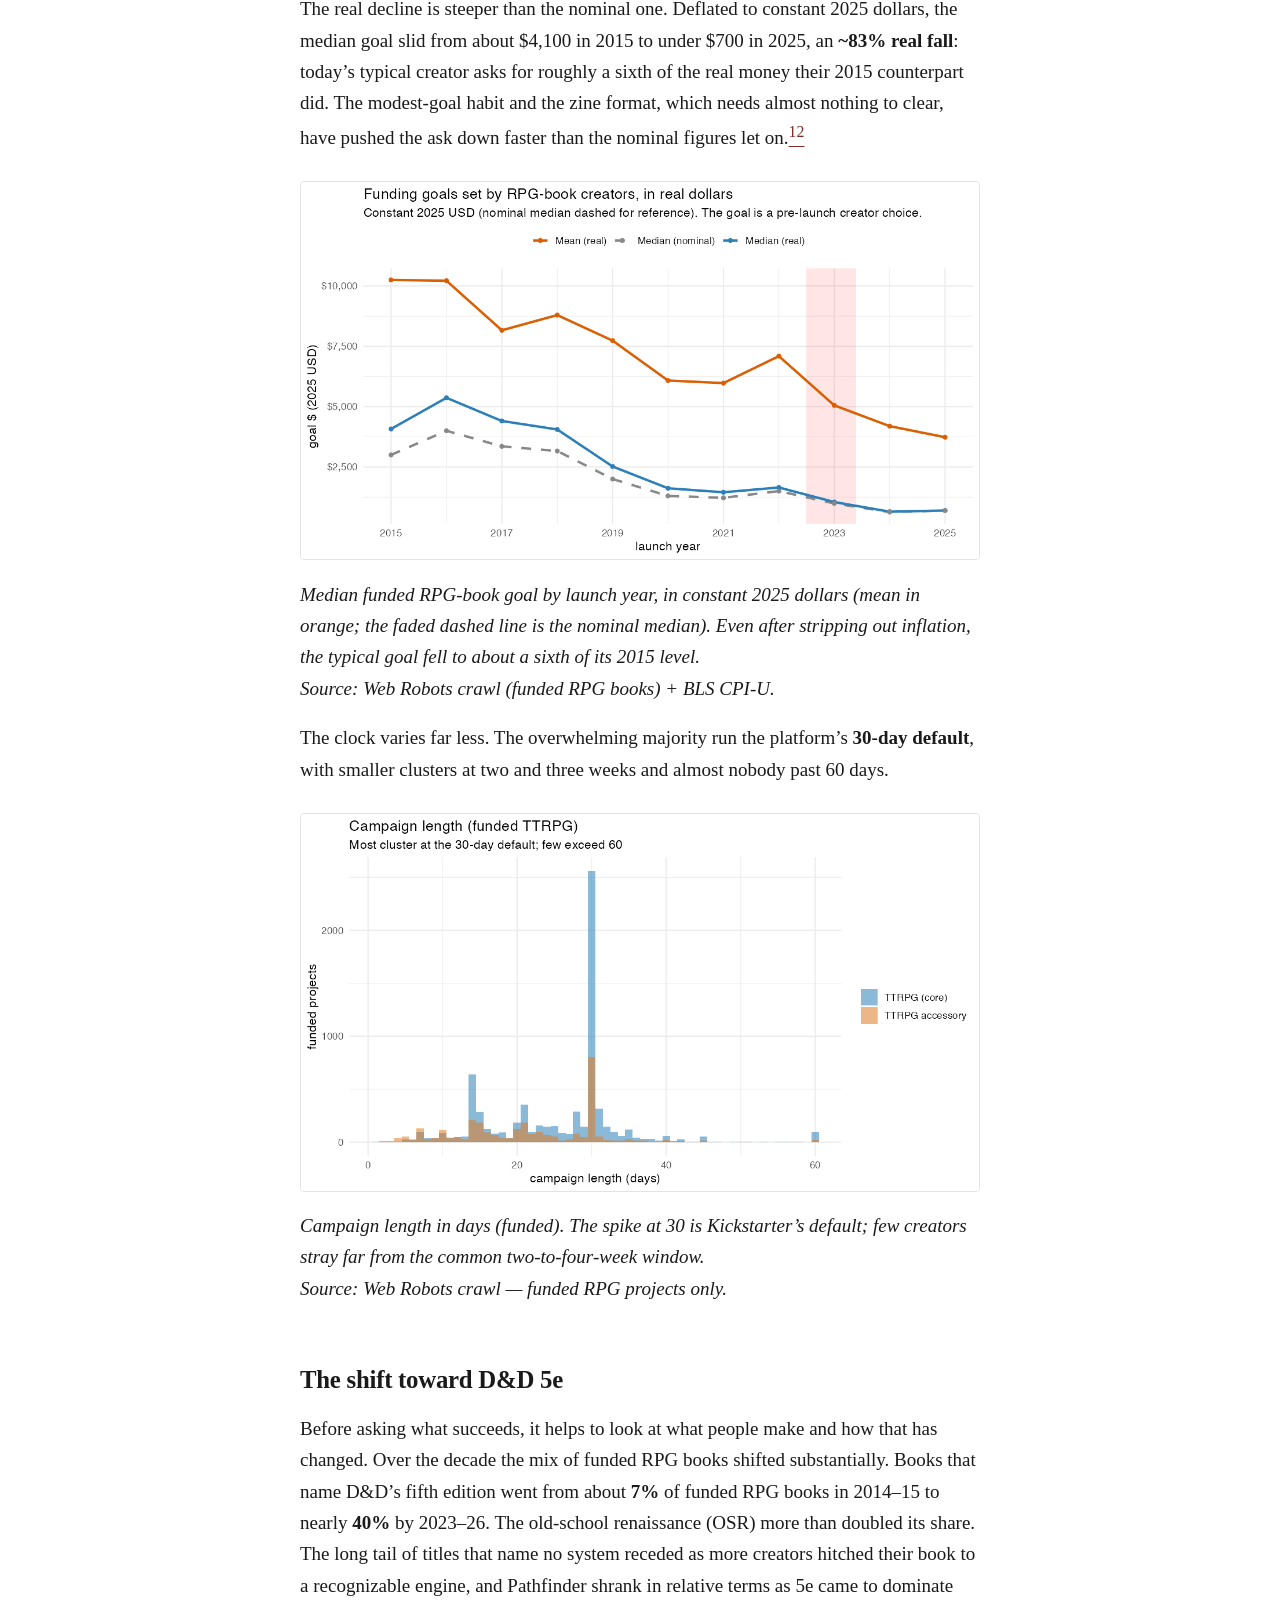
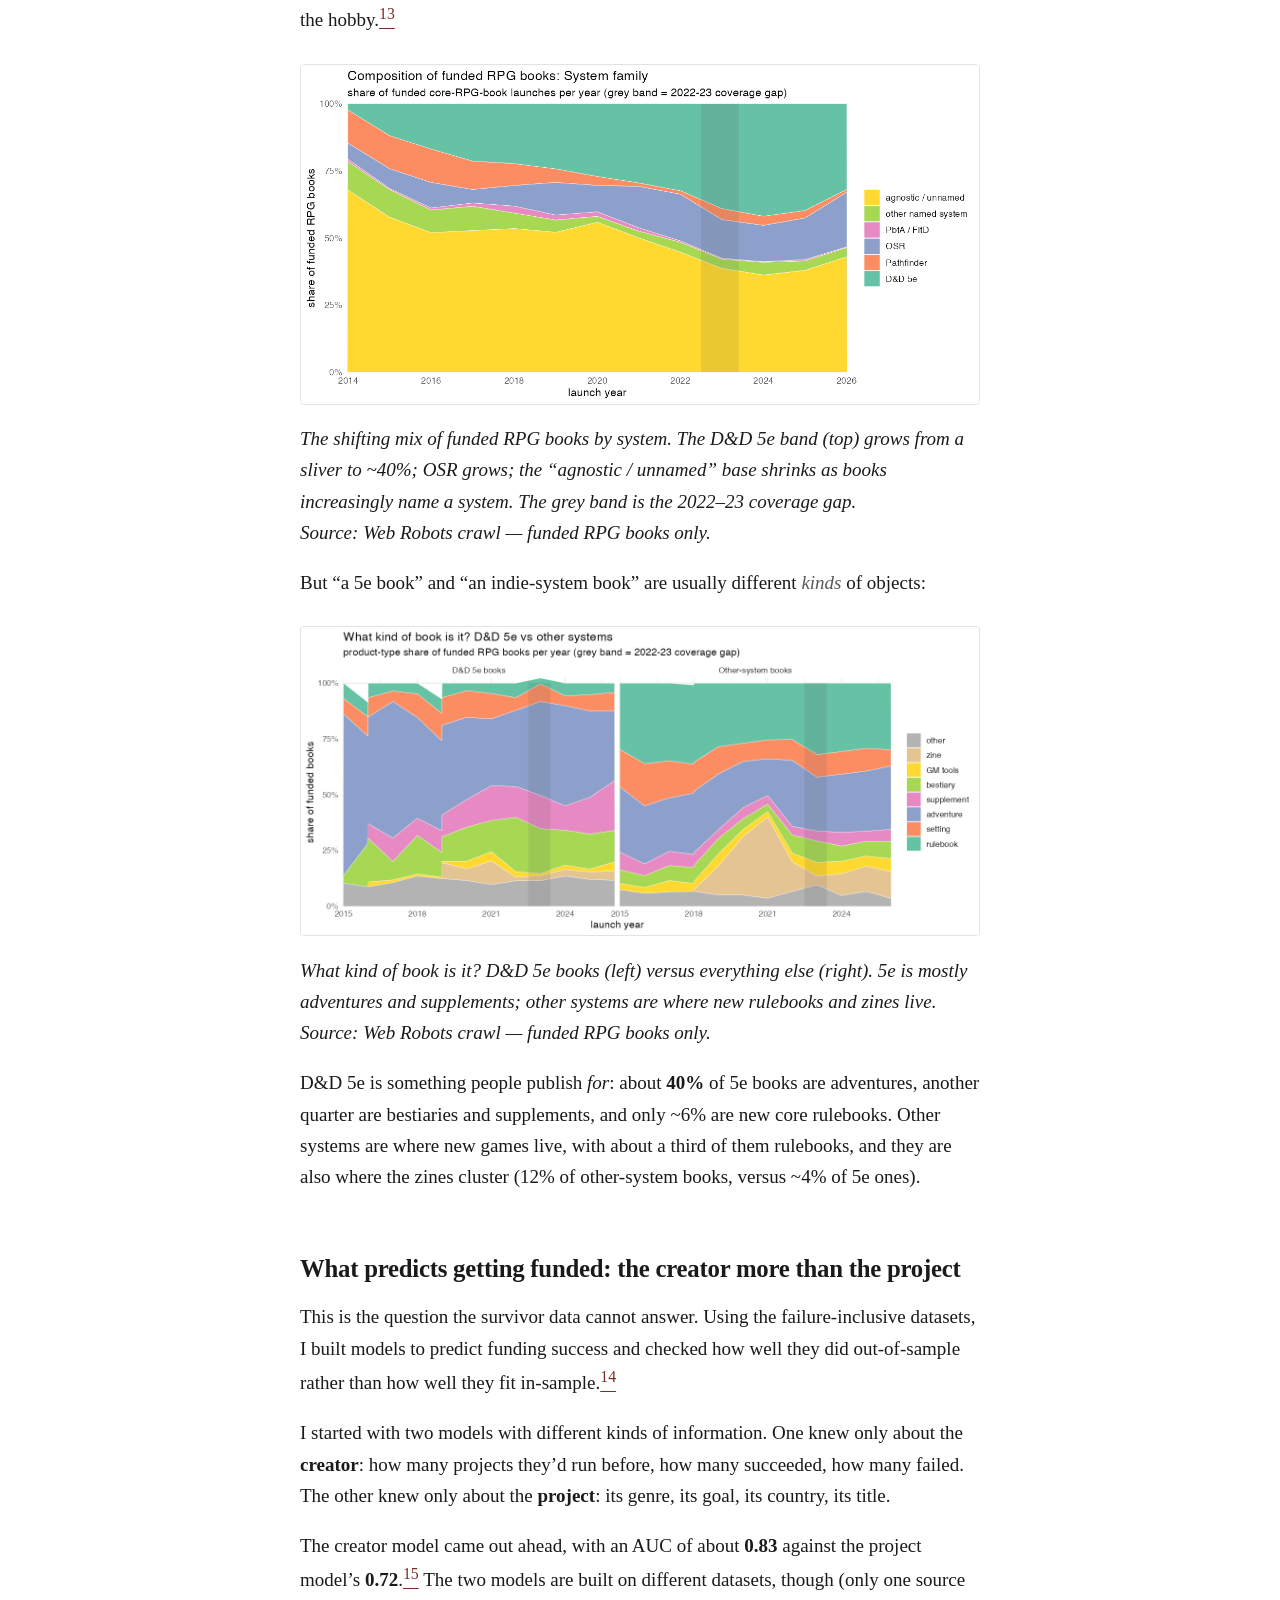
==== commit 9b8c3874: "update" ====
--- a/docs/index.html
+++ b/docs/index.html
@@ -82,8 +82,7 @@
 mid-priced one with the printed book in it, and the single most
 expensive tier collects four to six percent of a campaign’s money at
 every size I can measure. On the funding side, a creator’s track record
-predicts more than any attribute of the project itself. The rest of this
-post is how I got there, and how far the data will carry each claim.</p>
+predicts more than any attribute of the project itself.</p>
 <h2 id="getting-the-data">Getting the data</h2>
 <p>There’s a nice free resource called Web Robots that has been crawling
 Kickstarter roughly once a month since 2014 and posting the results. I
@@ -217,8 +216,8 @@
 labels).</em></p>
 <p>But “tabletop” is mostly <em>board games</em> when it comes to
 dollars. Line up each subcategory’s share of the money against its share
-of the projects and you can see where the big money sits: board games
-take about <strong>60% of the dollars on 44% of the projects</strong>,
+of the projects and you can see which ones carry the money: board games
+take about <strong>60%</strong> of the dollars on 44% of the projects,
 while the cheap commodities (playing cards, RPG accessories) are the
 reverse, lots of projects and little money. Core RPGs land in between,
 raising roughly in proportion to their numbers.</p>
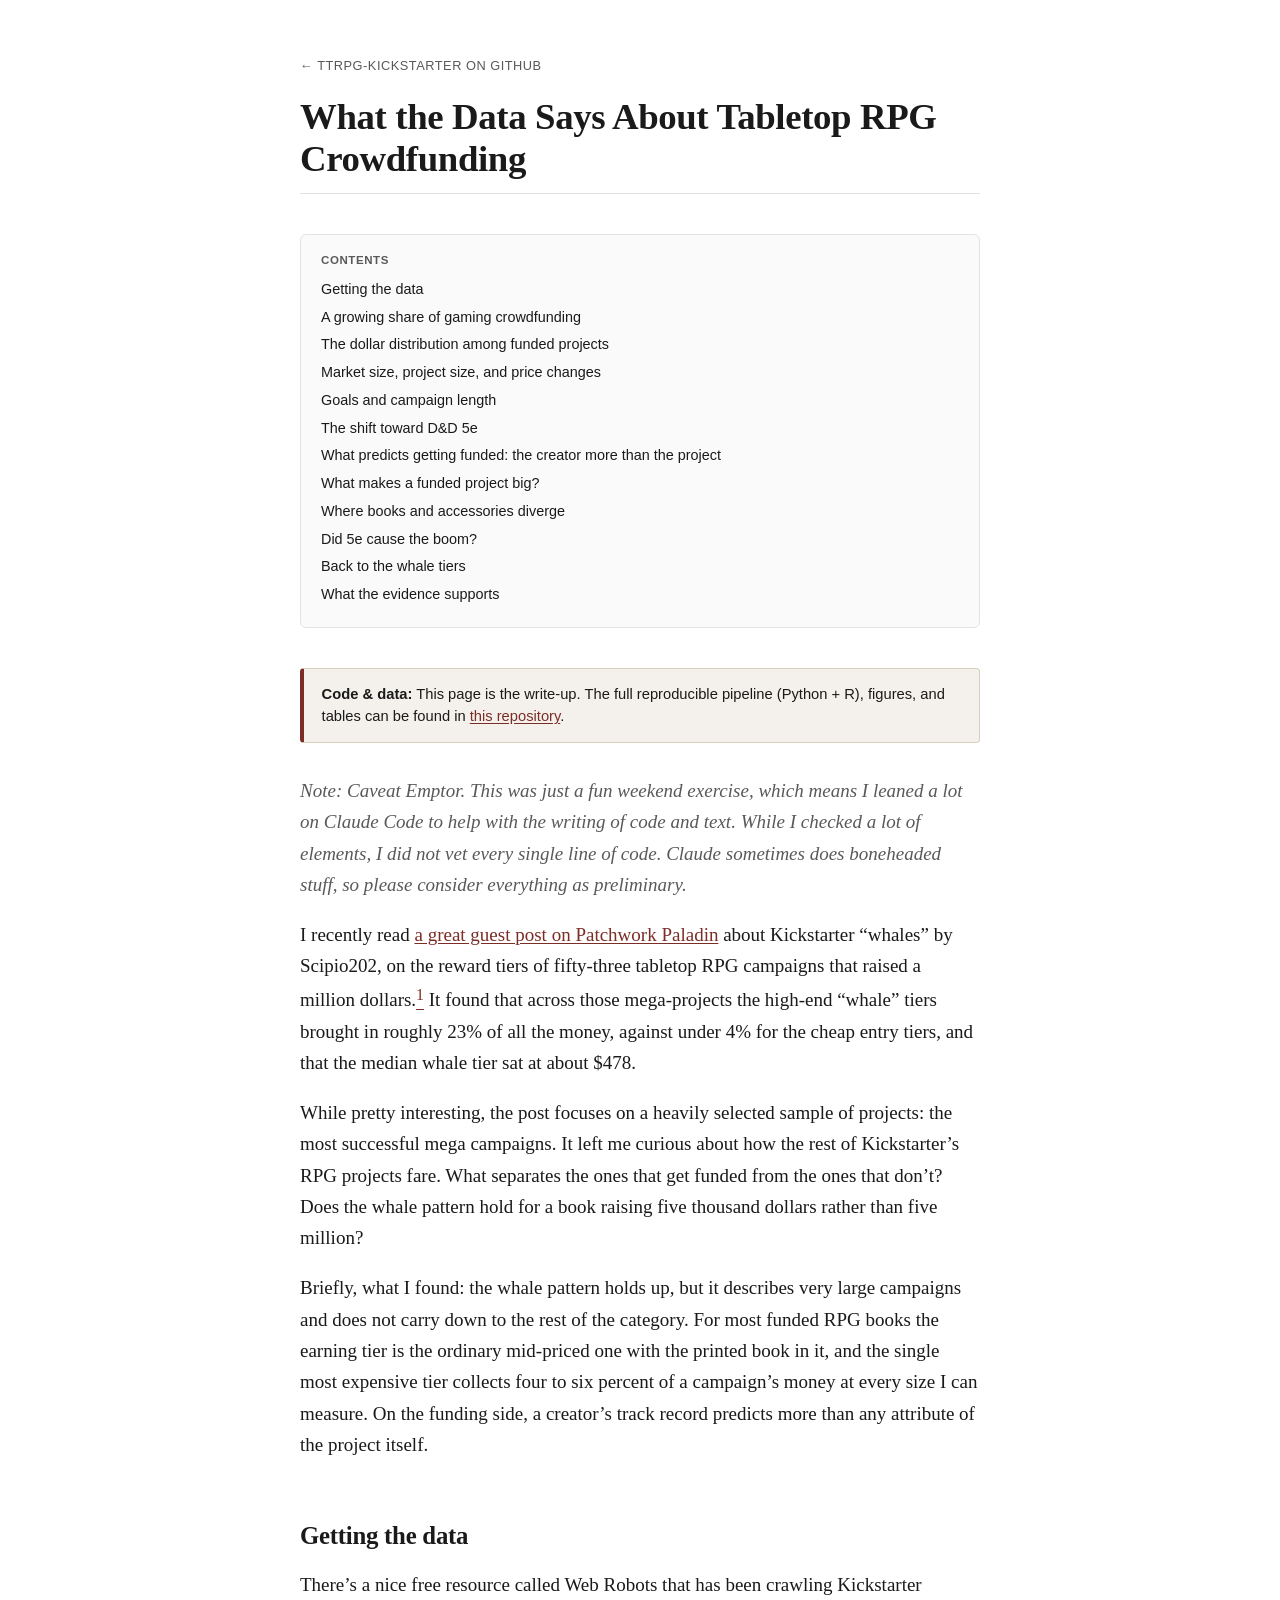
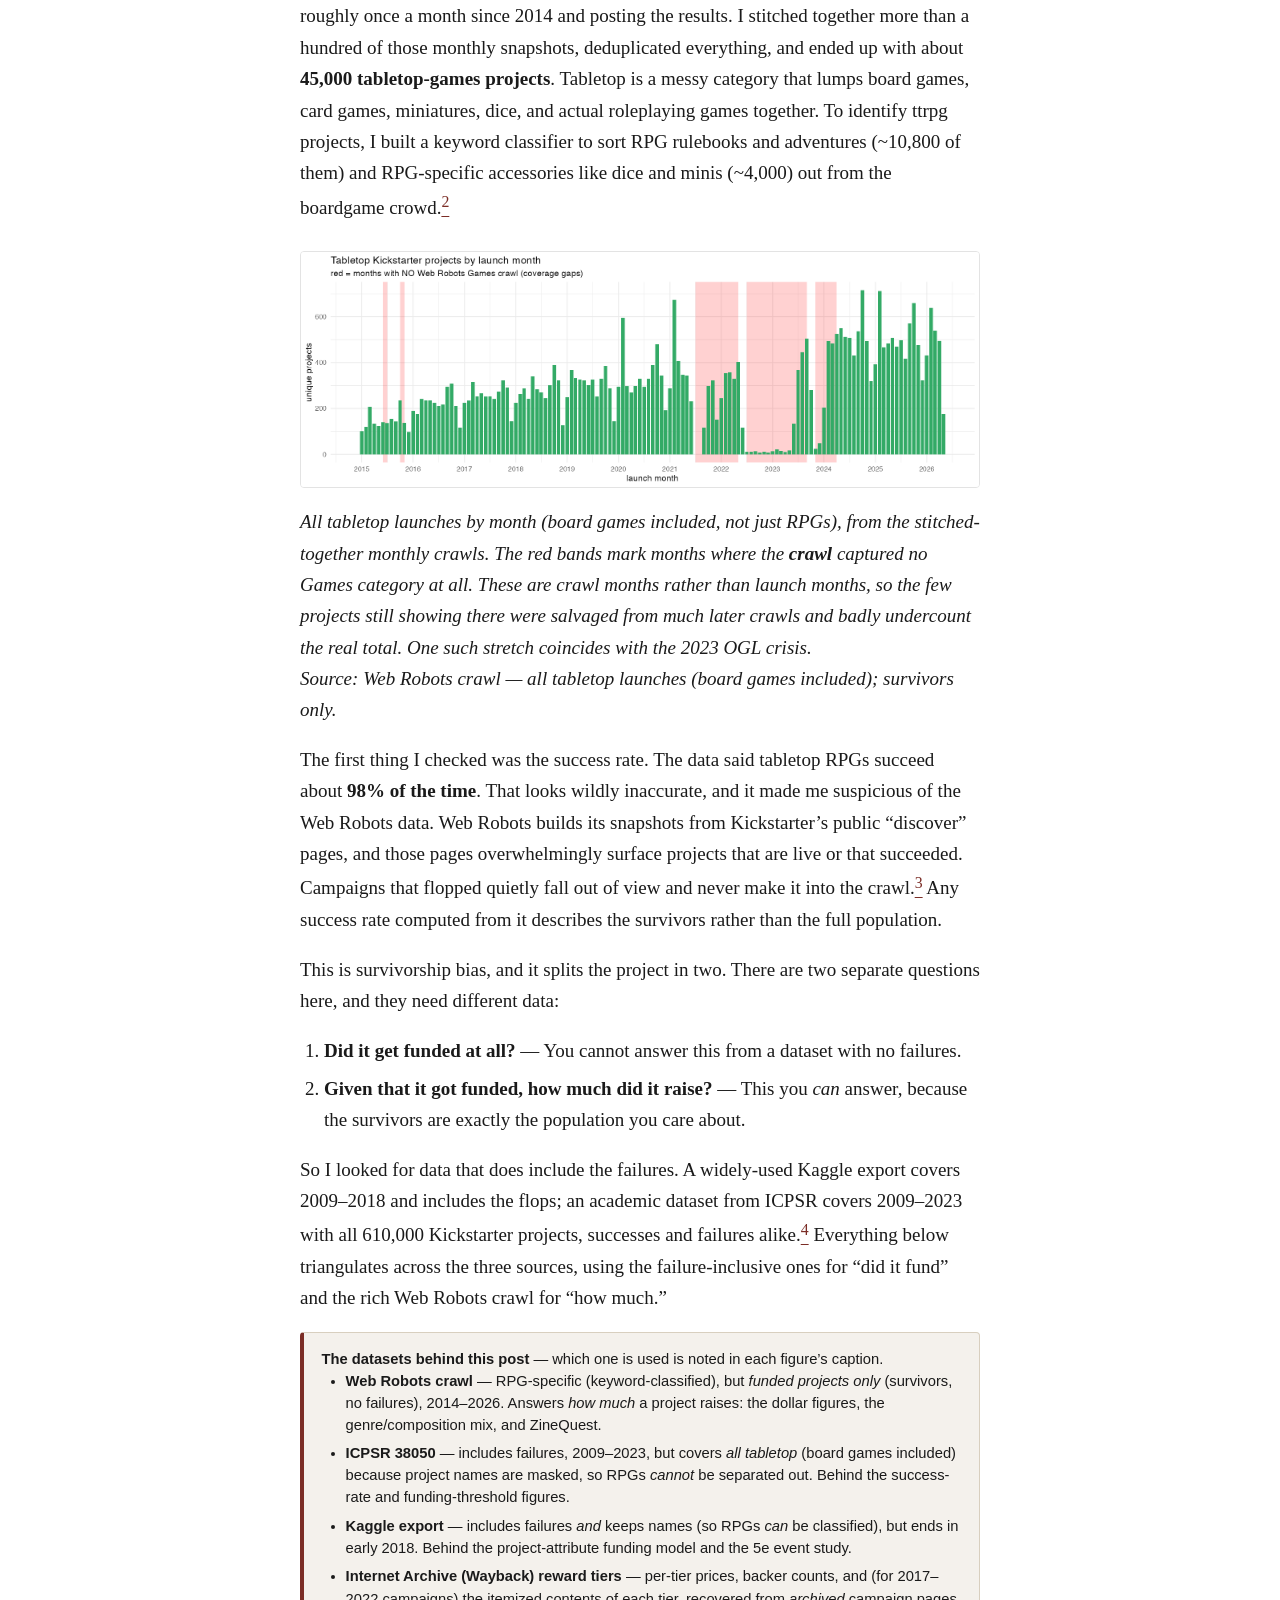
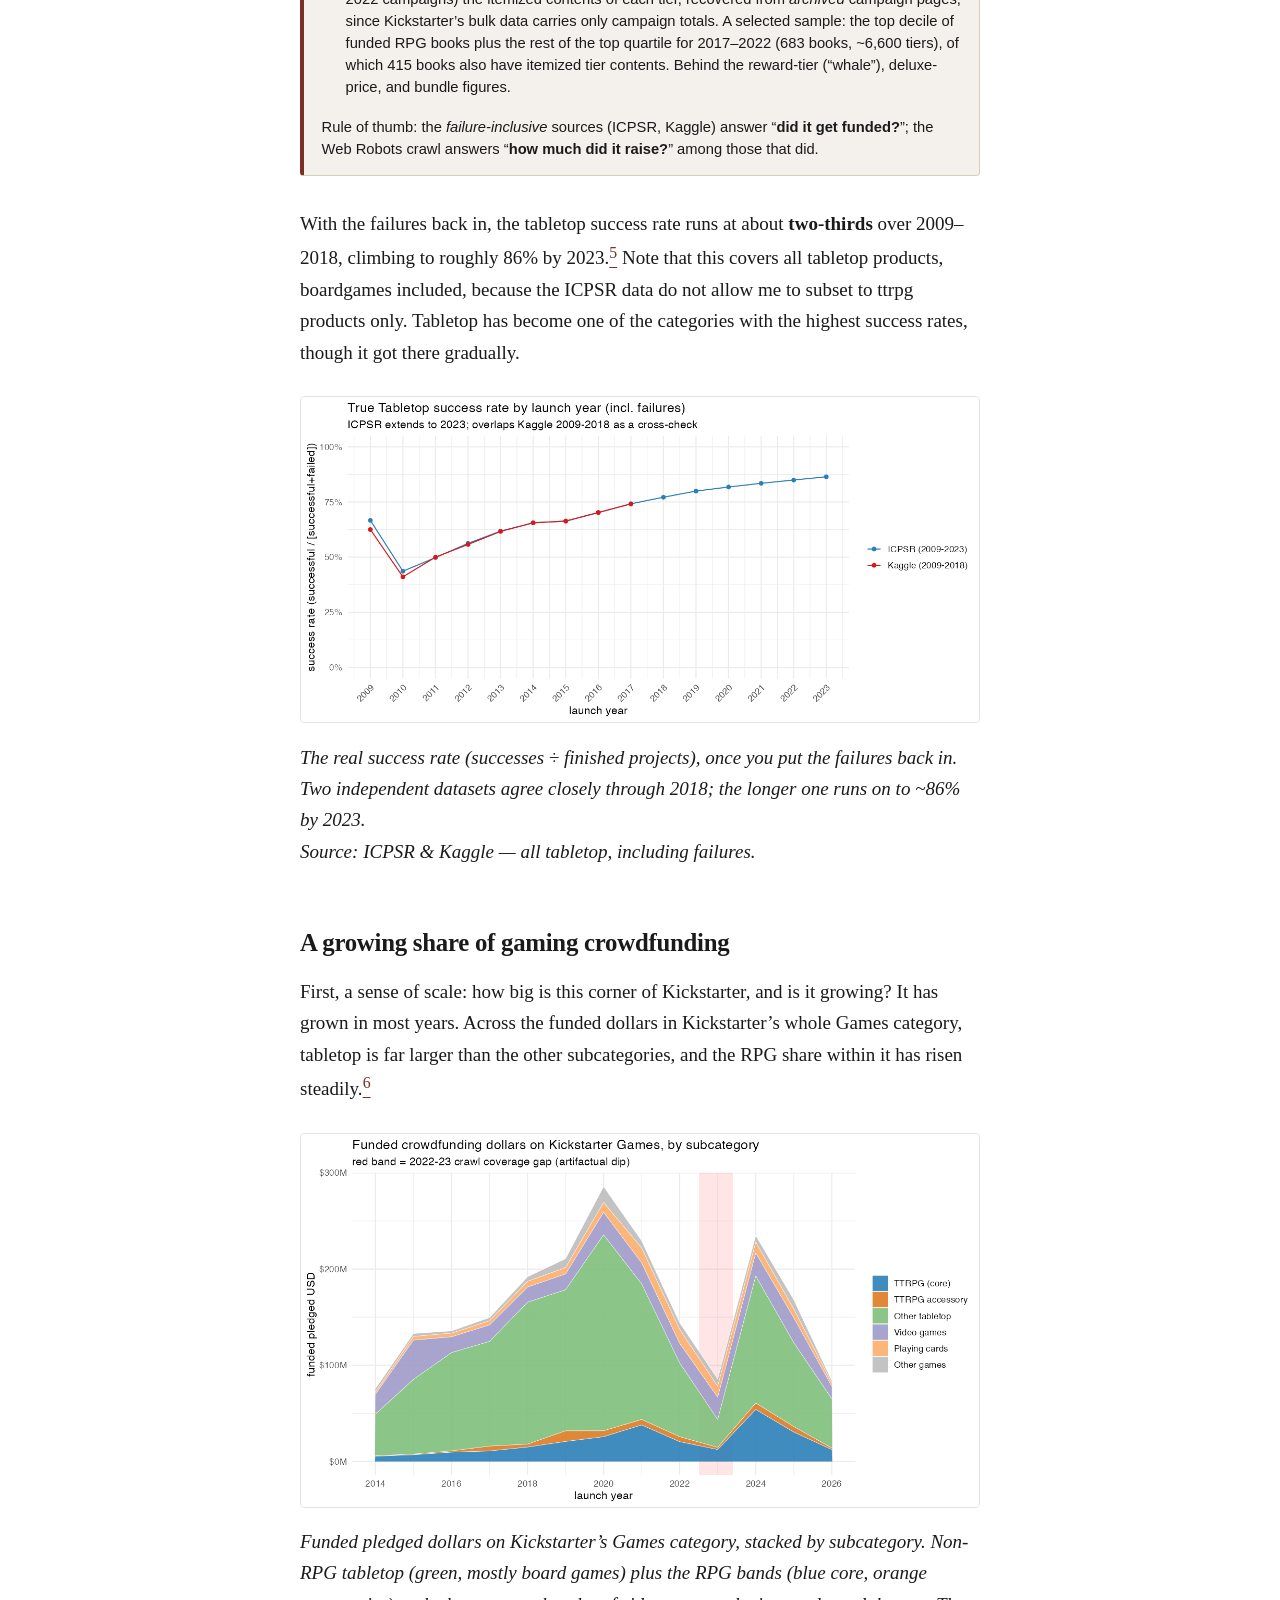
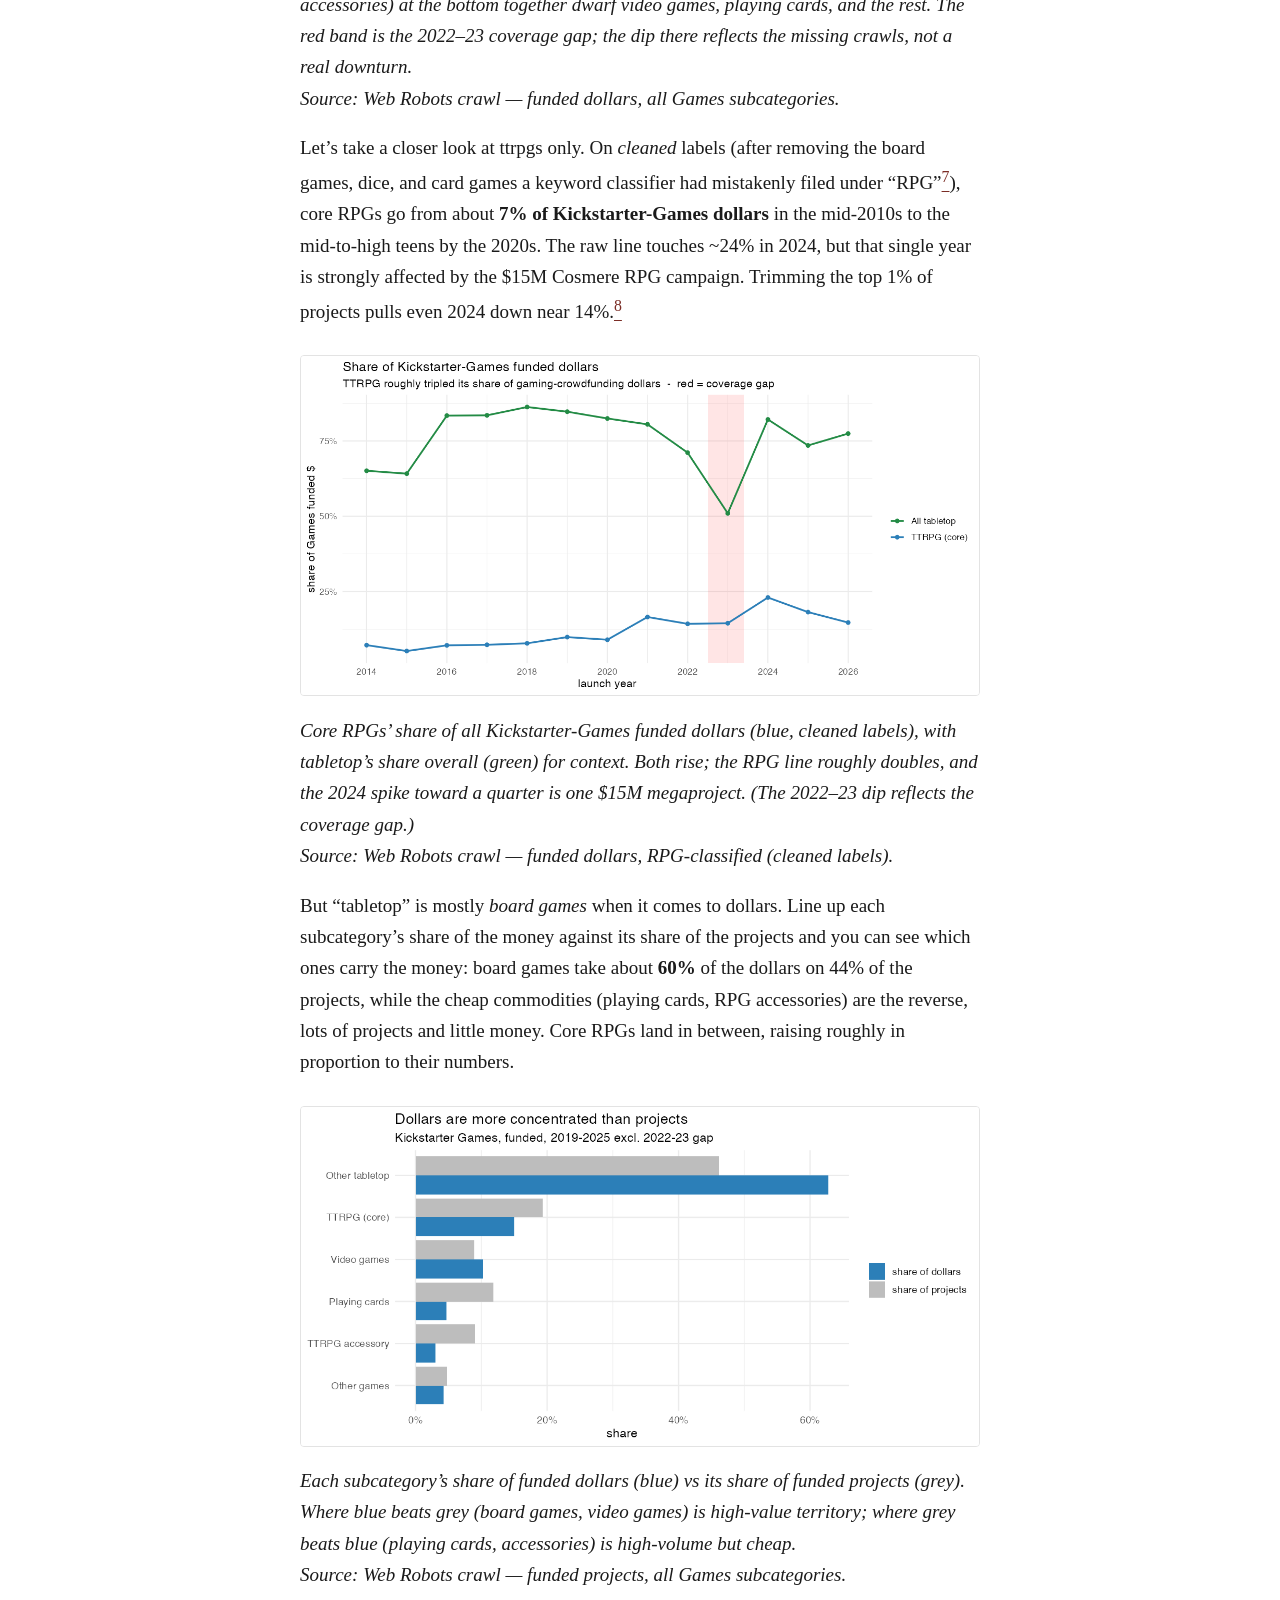
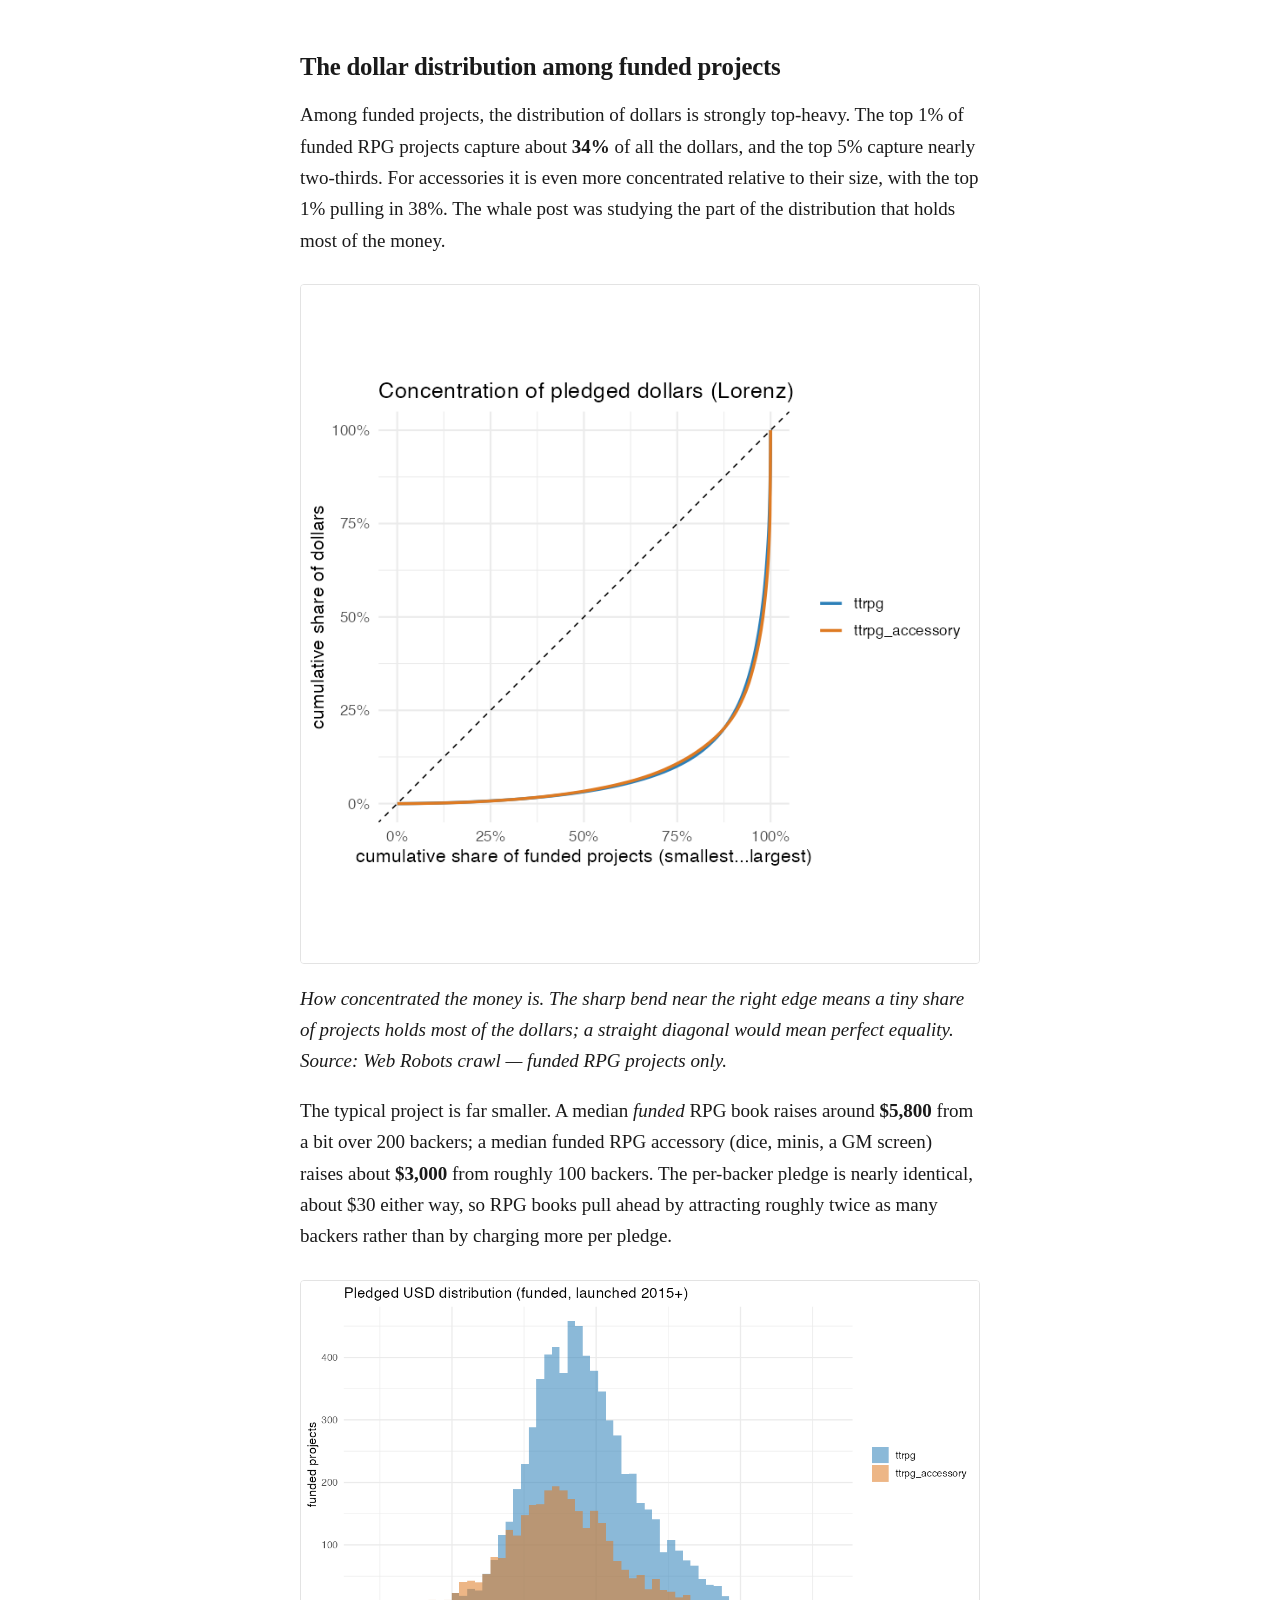
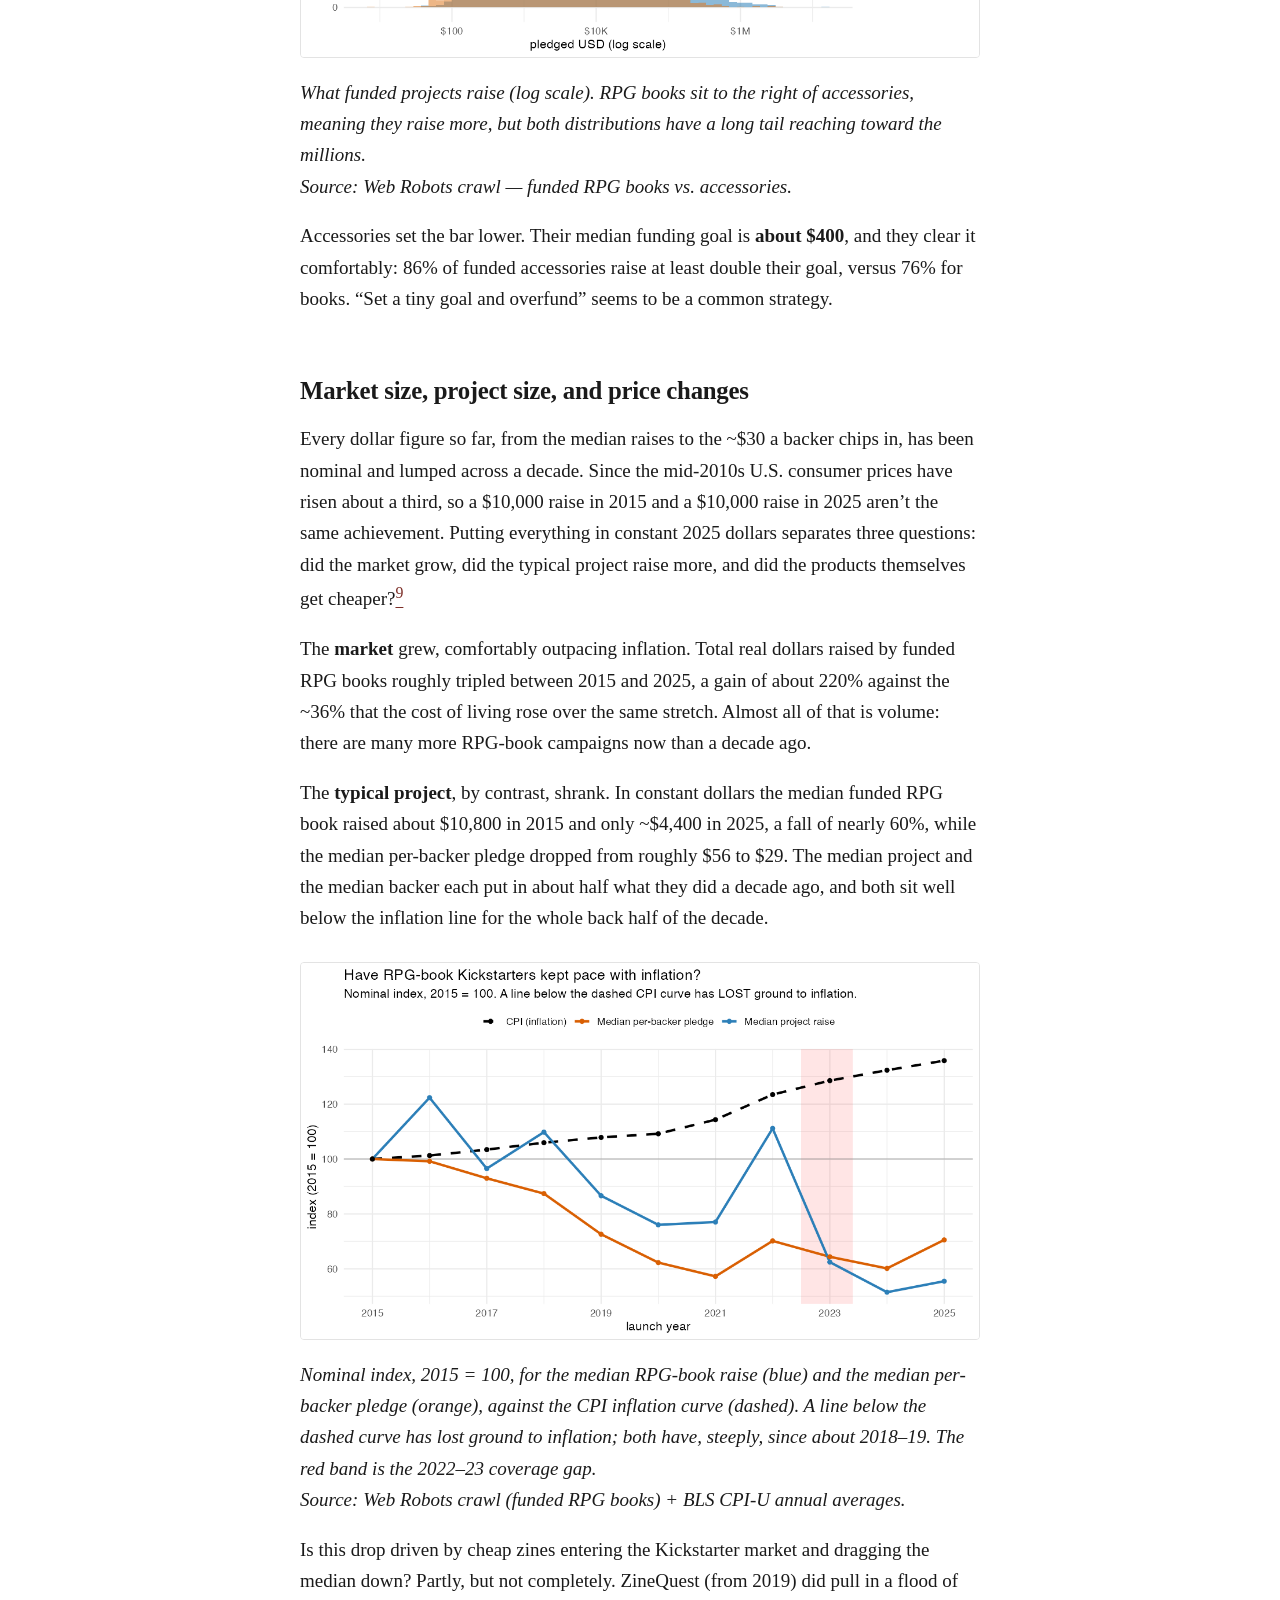
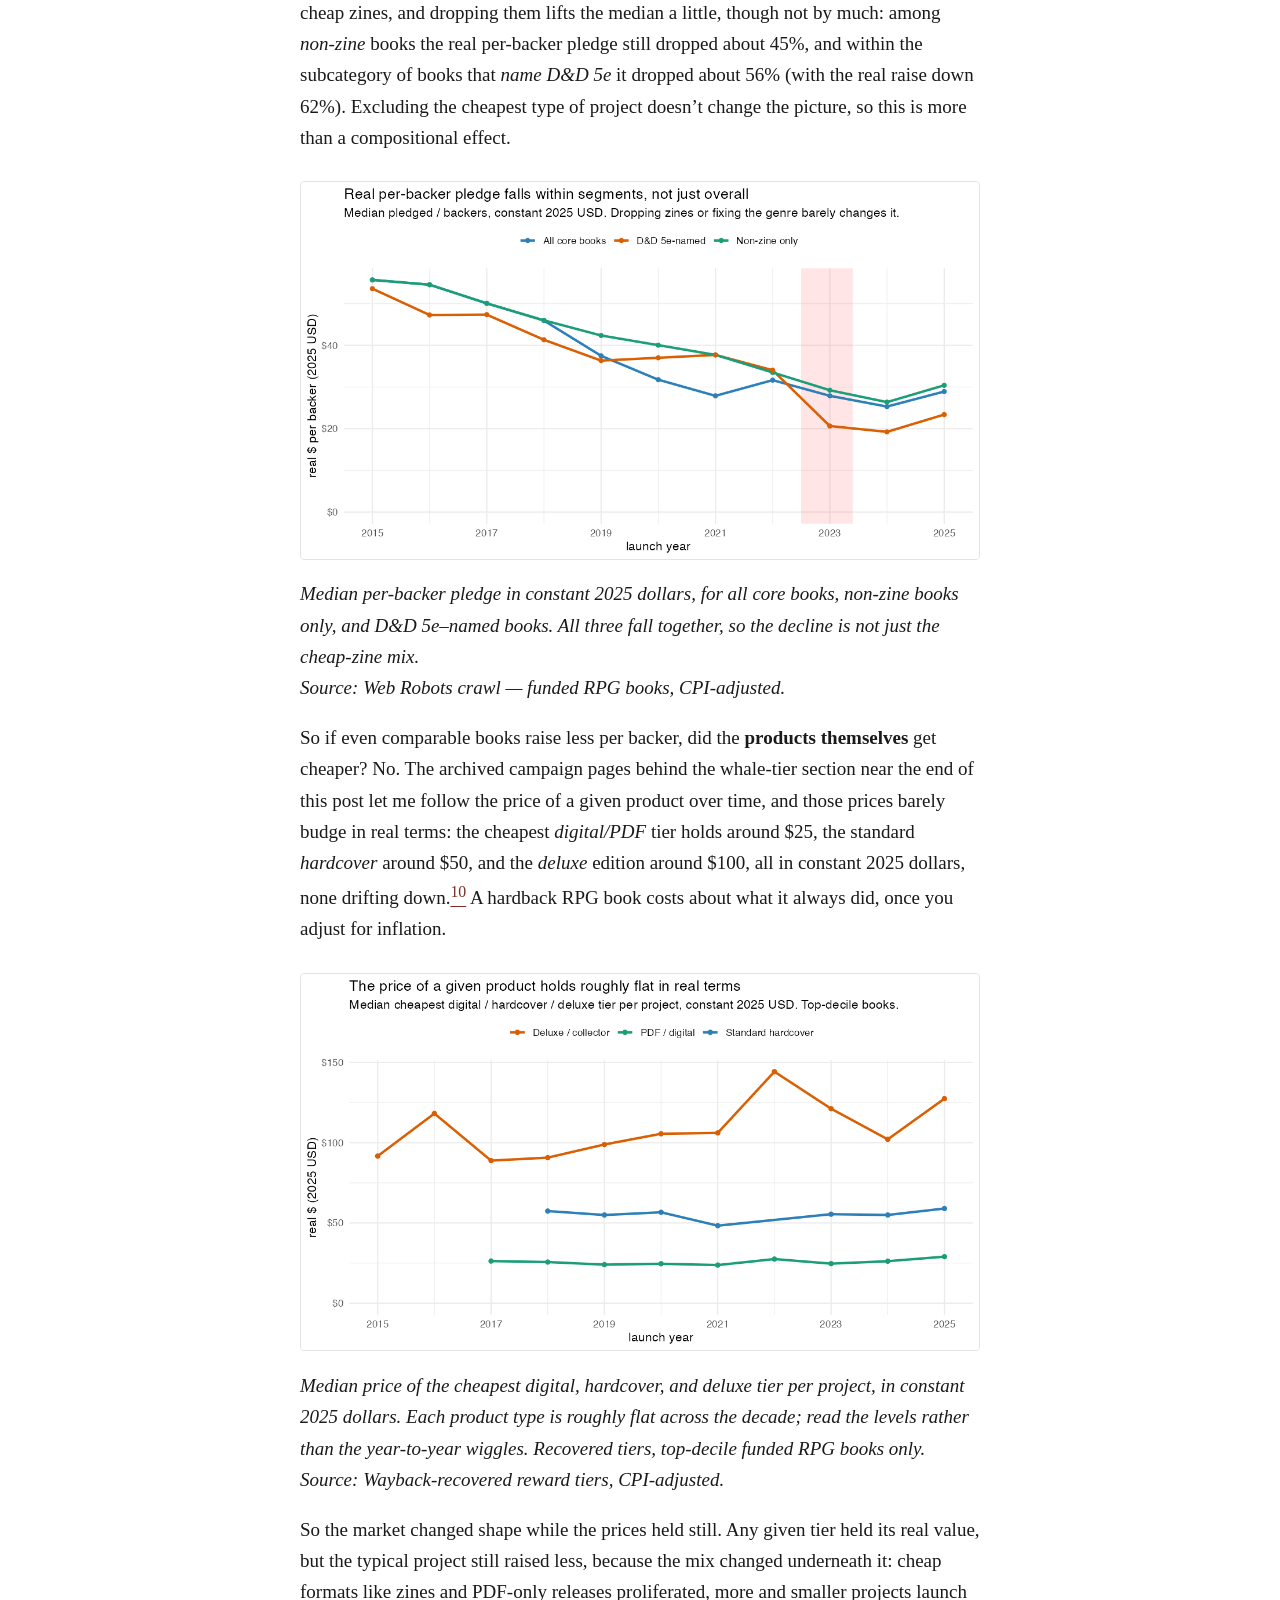
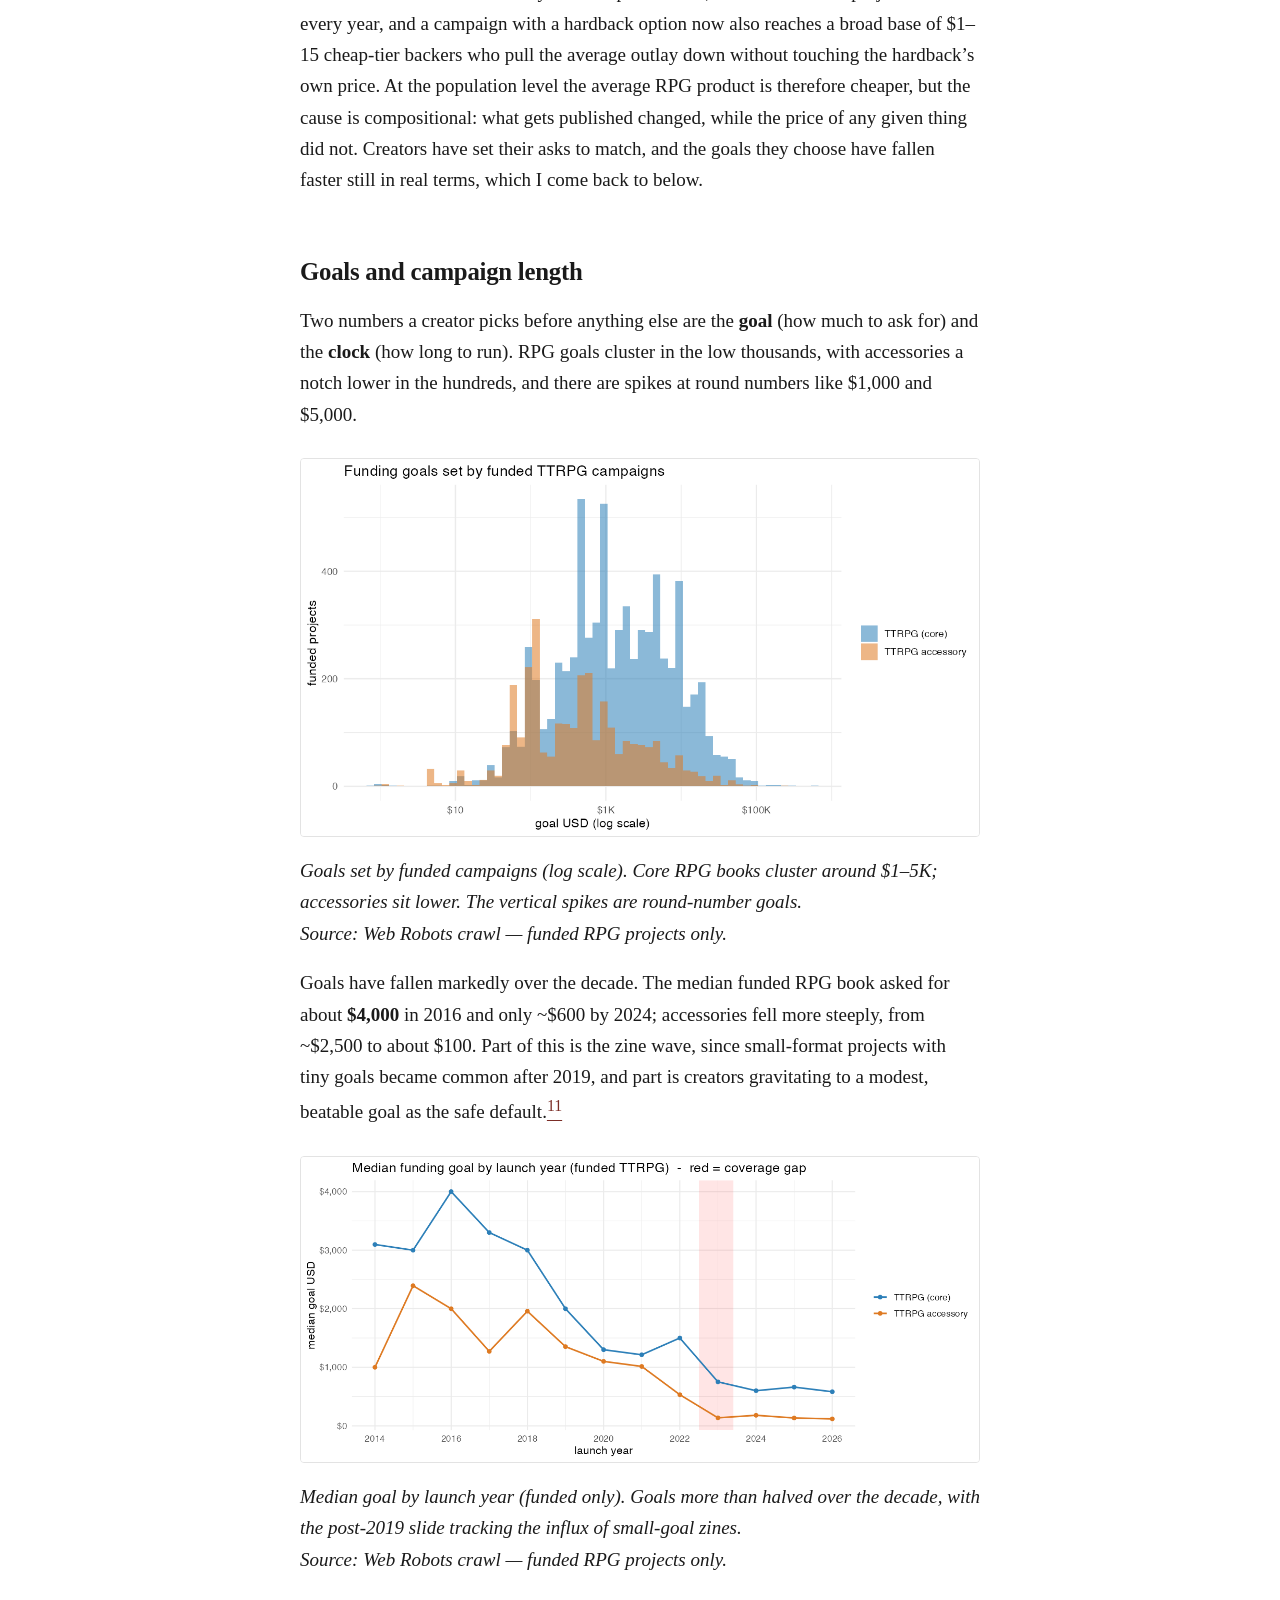
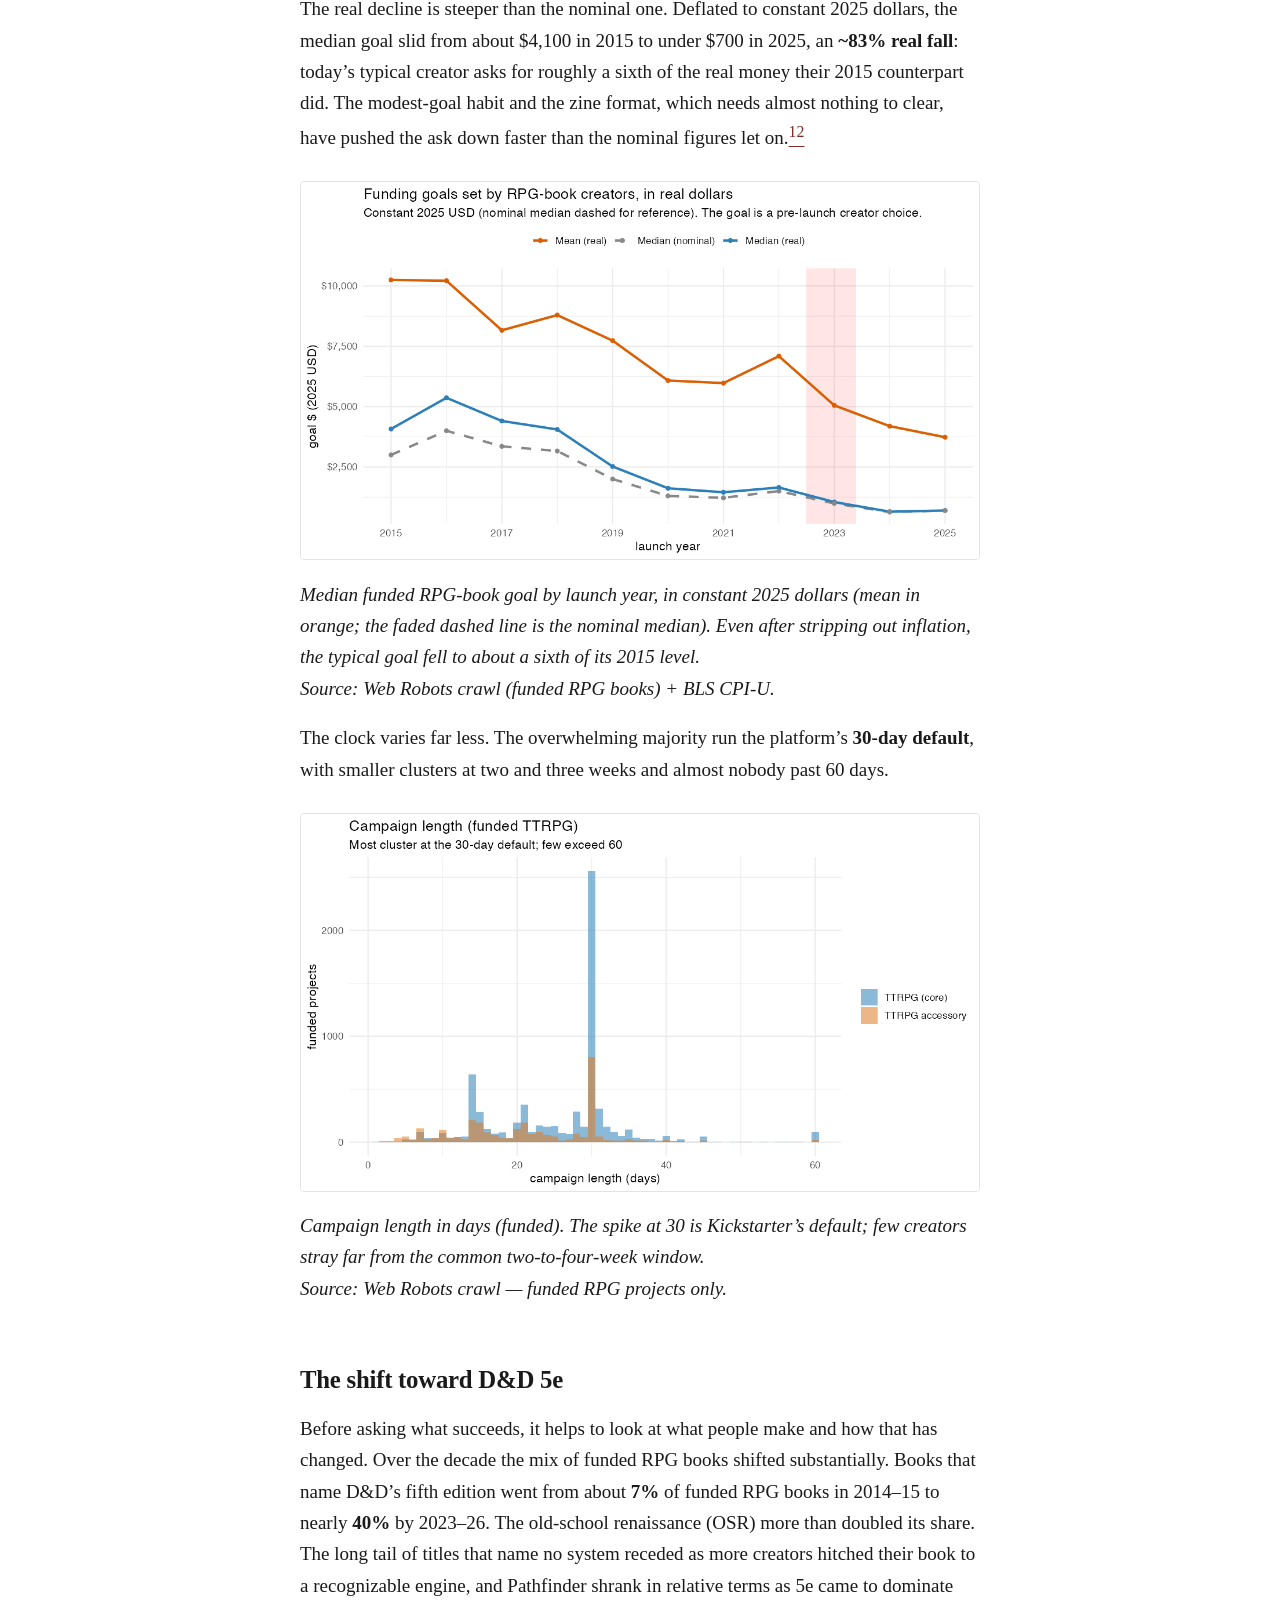
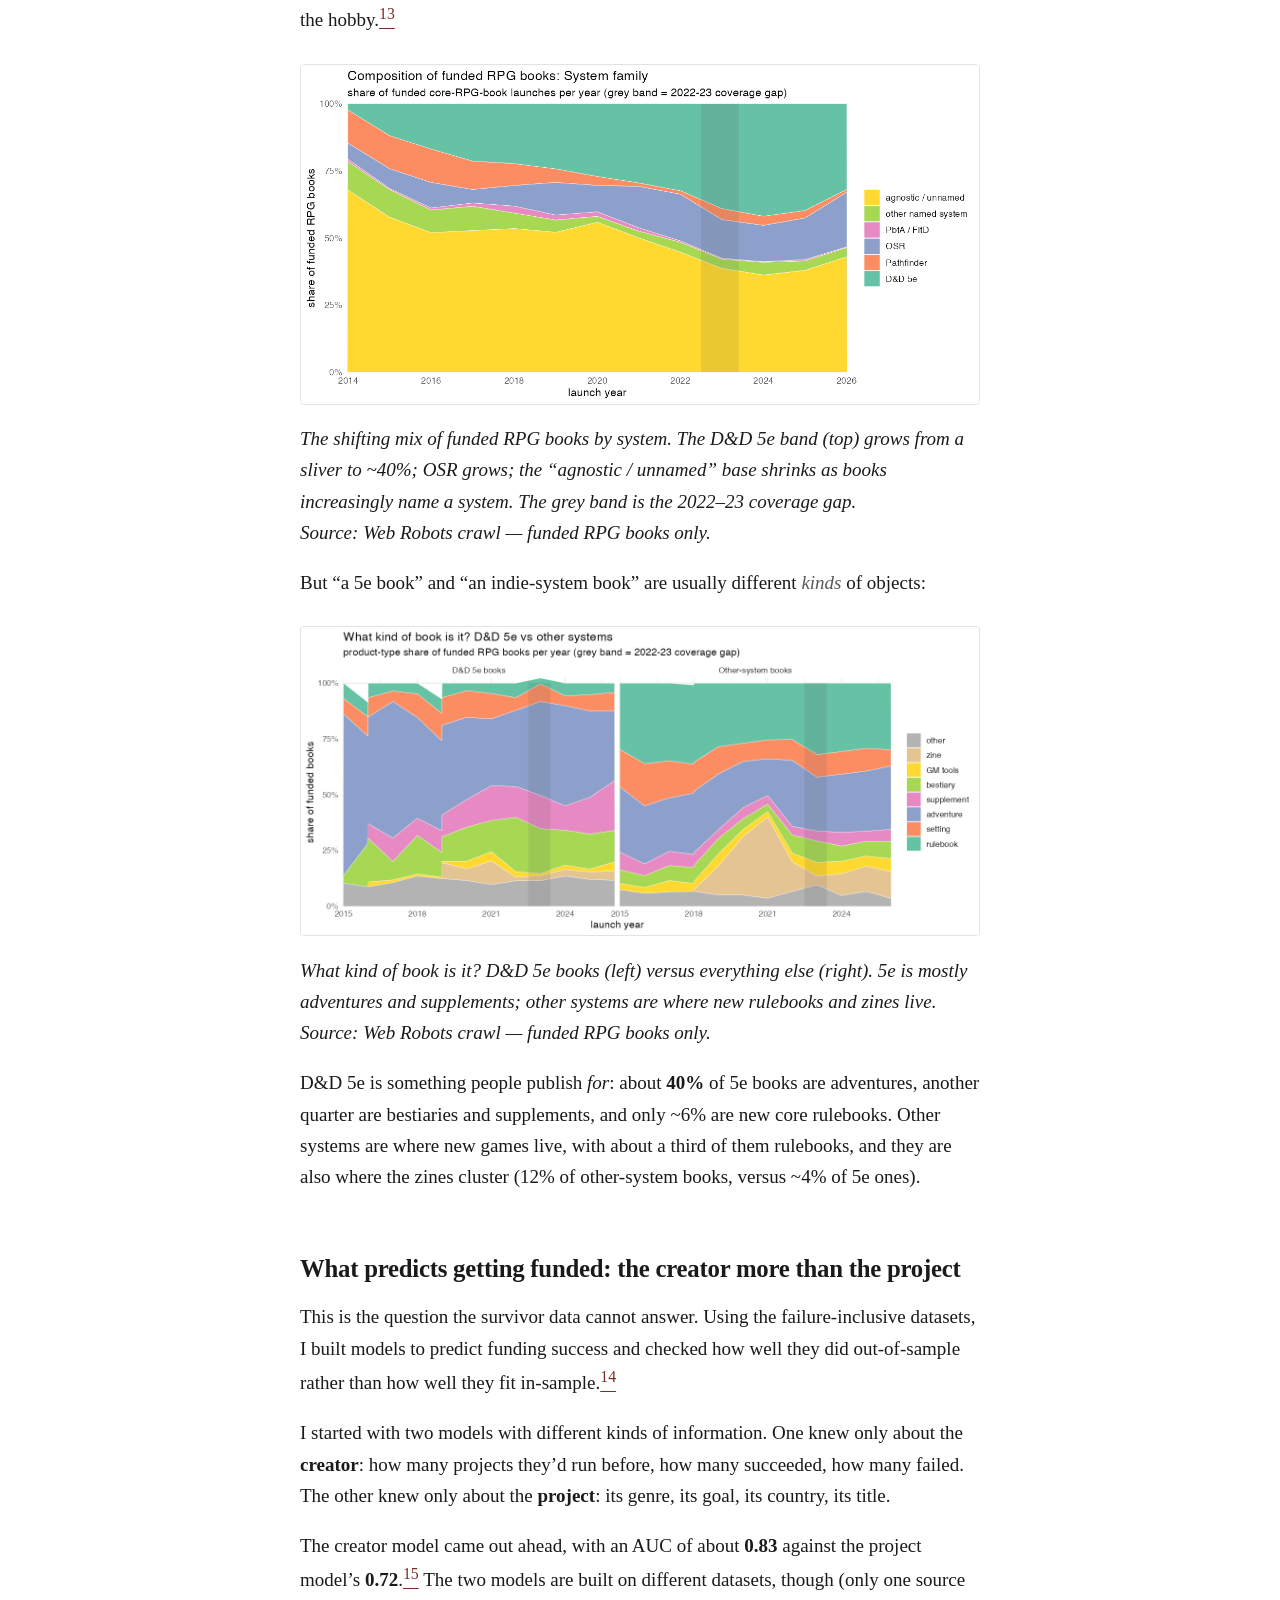
==== commit 51ee1e64: "update" ====
--- a/docs/index.html
+++ b/docs/index.html
@@ -35,10 +35,9 @@
 href="#what-predicts-getting-funded-the-creator-more-than-the-project"
 id="toc-what-predicts-getting-funded-the-creator-more-than-the-project">What
 predicts getting funded: the creator more than the project</a></li>
-<li><a
-href="#among-funded-projects-what-correlates-with-the-size-of-the-raise"
-id="toc-among-funded-projects-what-correlates-with-the-size-of-the-raise">Among
-funded projects, what correlates with the size of the raise</a></li>
+<li><a href="#what-makes-a-funded-project-big"
+id="toc-what-makes-a-funded-project-big">What makes a funded project
+big?</a></li>
 <li><a href="#where-books-and-accessories-diverge"
 id="toc-where-books-and-accessories-diverge">Where books and accessories
 diverge</a></li>
@@ -115,9 +114,8 @@
 make it into the crawl.<a href="#fn3" class="footnote-ref" id="fnref3"
 role="doc-noteref"><sup>3</sup></a> Any success rate computed from it
 describes the survivors rather than the full population.</p>
-<p>This is survivorship bias, and it required a bit of additional
-thinking. It means there are two separate questions and they need
-different data:</p>
+<p>This is survivorship bias, and it splits the project in two. There
+are two separate questions here, and they need different data:</p>
 <ol type="1">
 <li><strong>Did it get funded at all?</strong> — You cannot answer this
 from a dataset with no failures.</li>
@@ -504,9 +502,8 @@
 number tells you which kind of creator picks which kind of goal; what
 would happen if a given creator trimmed their own is a question it
 cannot answer. (I return to this point below.)</p>
-<h2
-id="among-funded-projects-what-correlates-with-the-size-of-the-raise">Among
-funded projects, what correlates with the size of the raise</h2>
+<h2 id="what-makes-a-funded-project-big">What makes a funded project
+big?</h2>
 <p>For the magnitude question, meaning how big a funded project gets, I
 switched back to the rich Web Robots data, which is the funded
 population. The standouts, expressed as “multiply the dollars by
@@ -603,8 +600,8 @@
 role="doc-noteref"><sup>21</sup></a></p>
 <h2 id="where-books-and-accessories-diverge">Where books and accessories
 diverge</h2>
-<p>Because I’d split RPG books from RPG accessories, I could ask whether
-they respond to the same things. They mostly do, with one asymmetry.</p>
+<p>Books and accessories mostly respond to the same things, with one
+asymmetry.</p>
 <p>For <strong>how much you raise</strong>, the drivers differ. The
 clearest example is that a “5E-compatible” label raises money for a
 rulebook but is slightly negative for an accessory.<a href="#fn22"
@@ -920,11 +917,10 @@
 most of them. Nor do whale tiers look like a lever. Offering a $500-plus
 tier does not predict raising more in either half of the sample, and
 neither does filling it with accessories. The closest thing to a
-counterfactual I can construct, comparing a creator against their own
-other campaigns, moves the apparent payoff from +0.048 across creators
-to +0.011 within them, which says the cross-sectional pattern is mostly
-about <em>which creators</em> bundle rather than what bundling does to a
-campaign.</p>
+counterfactual I can construct is to compare a creator against their own
+other campaigns. Doing so moves the apparent payoff from +0.048 across
+creators to +0.011 within them. Most of what the cross-sectional pattern
+captures, then, is <em>which creators</em> bundle.</p>
 <p>Two honest limits on that. Everything here is measured on campaigns
 that got funded, so none of it speaks to whether a fancy tier helps a
 project reach its goal in the first place. And a null is a bound, not a
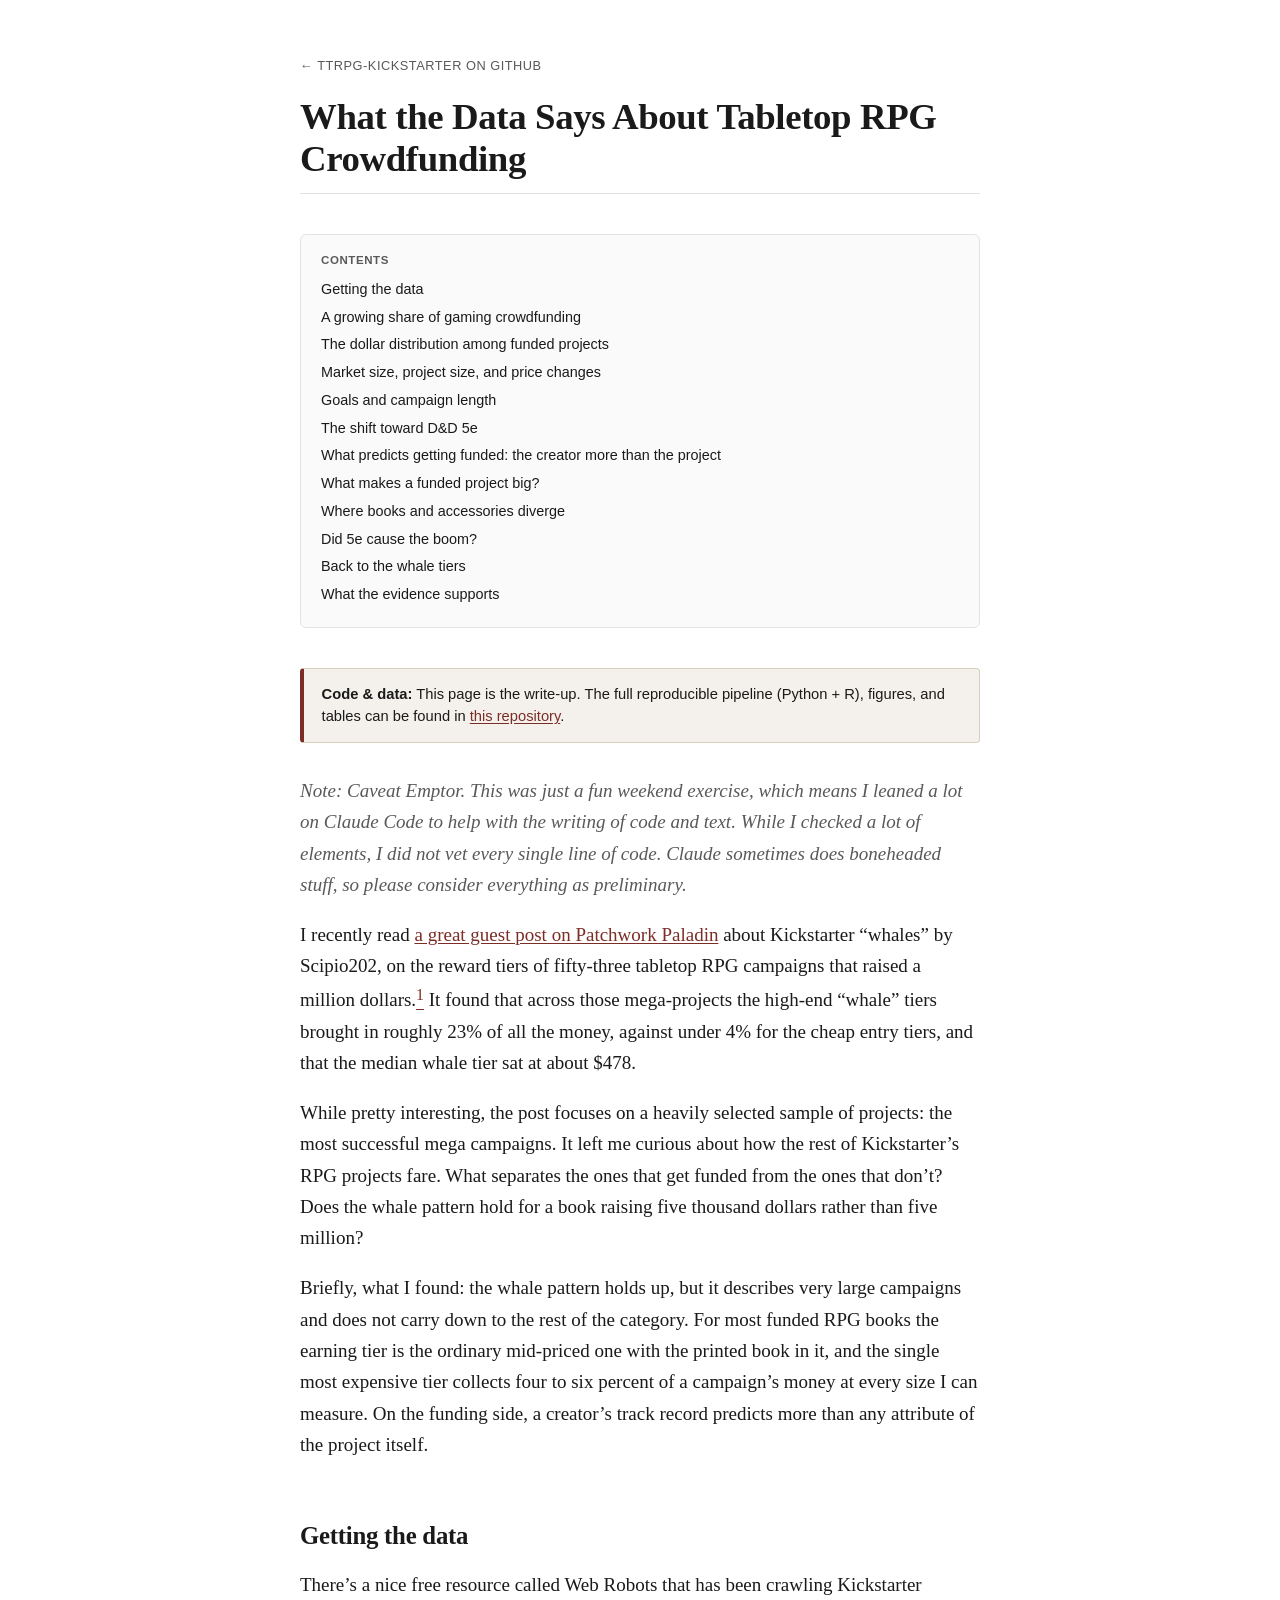
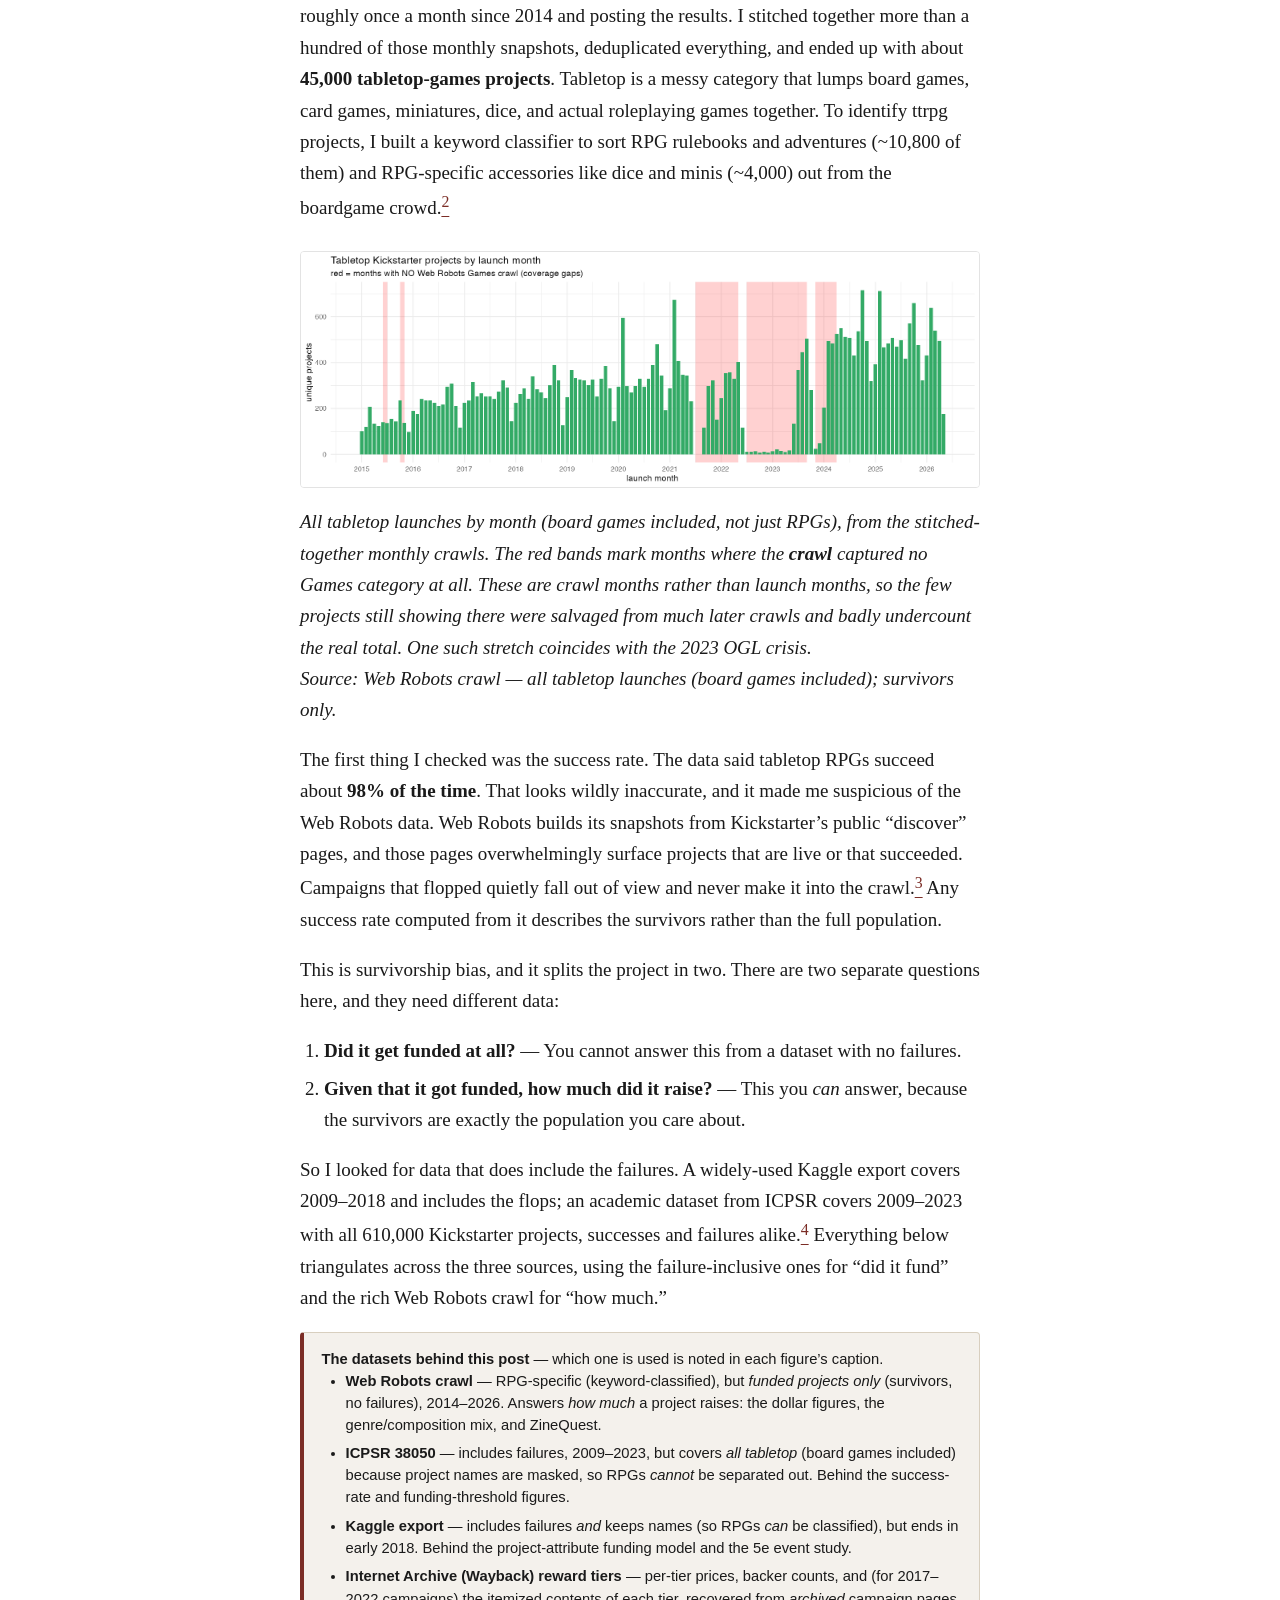
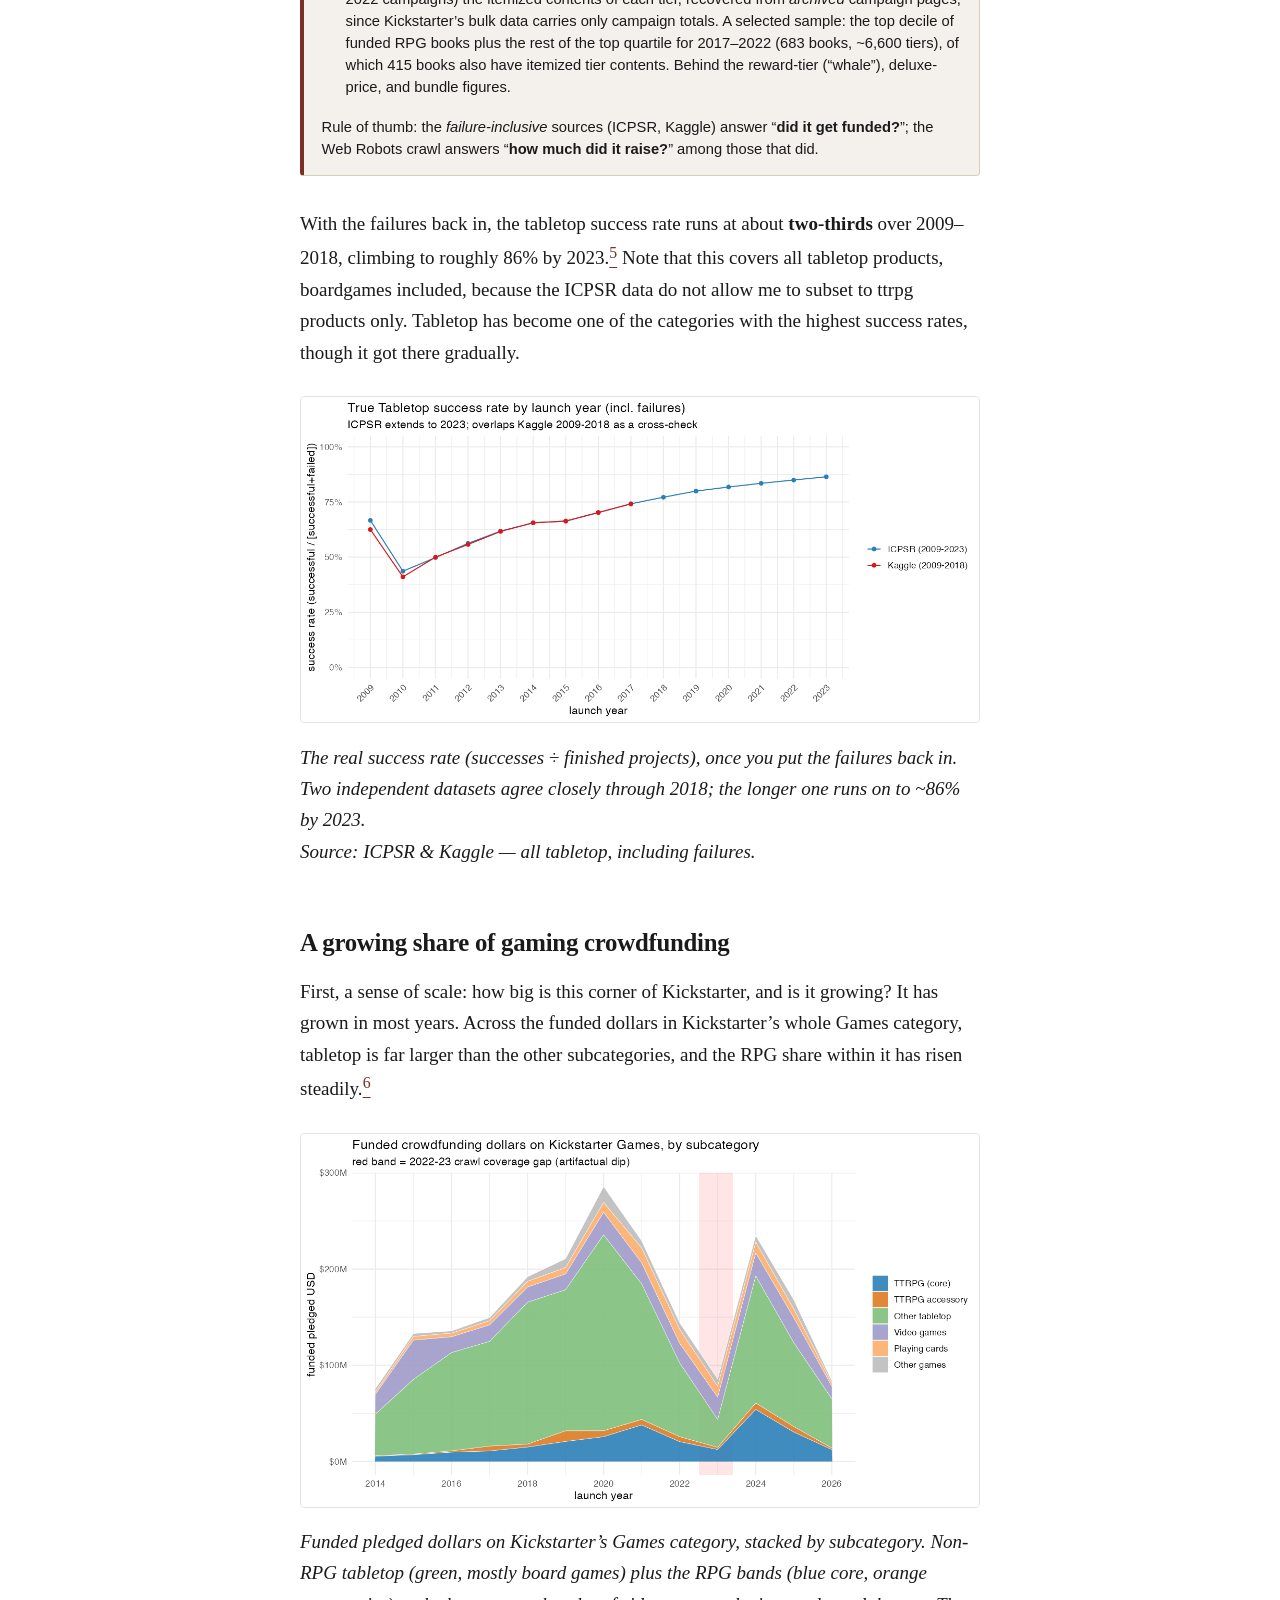
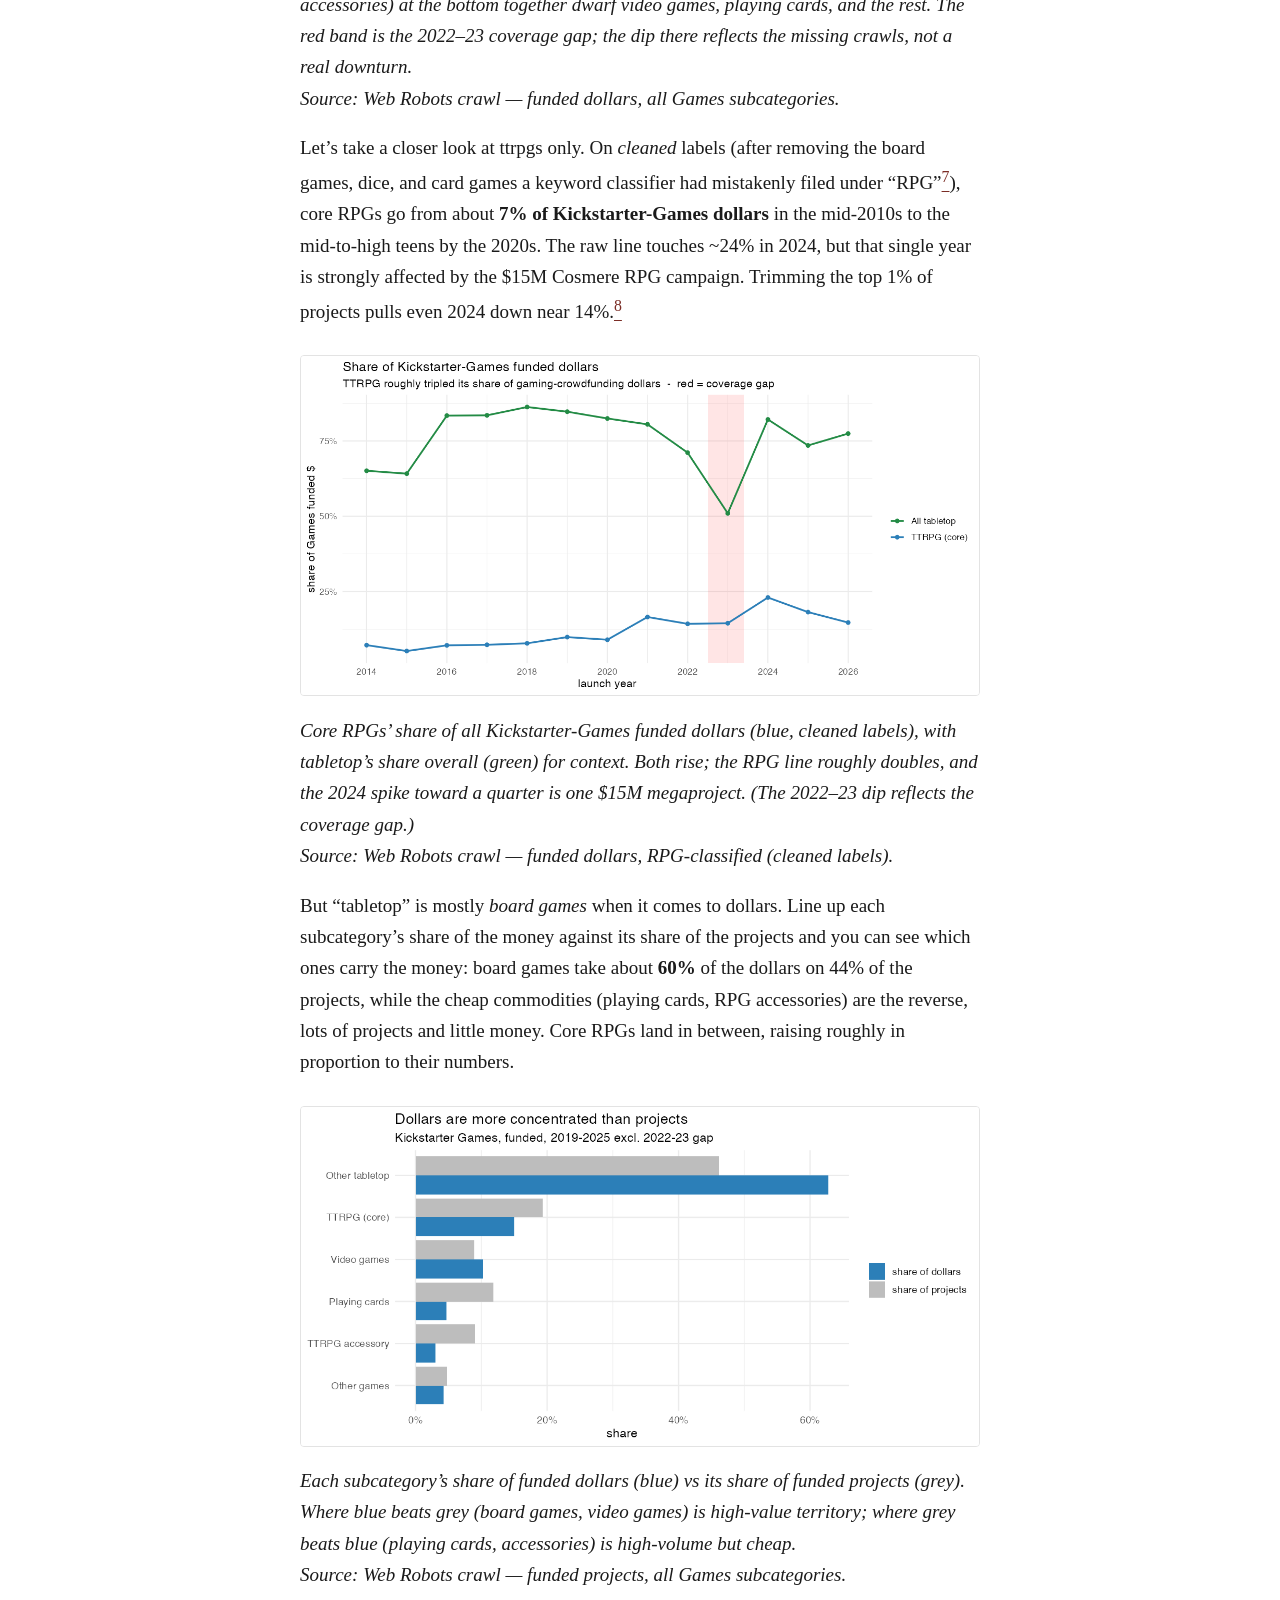
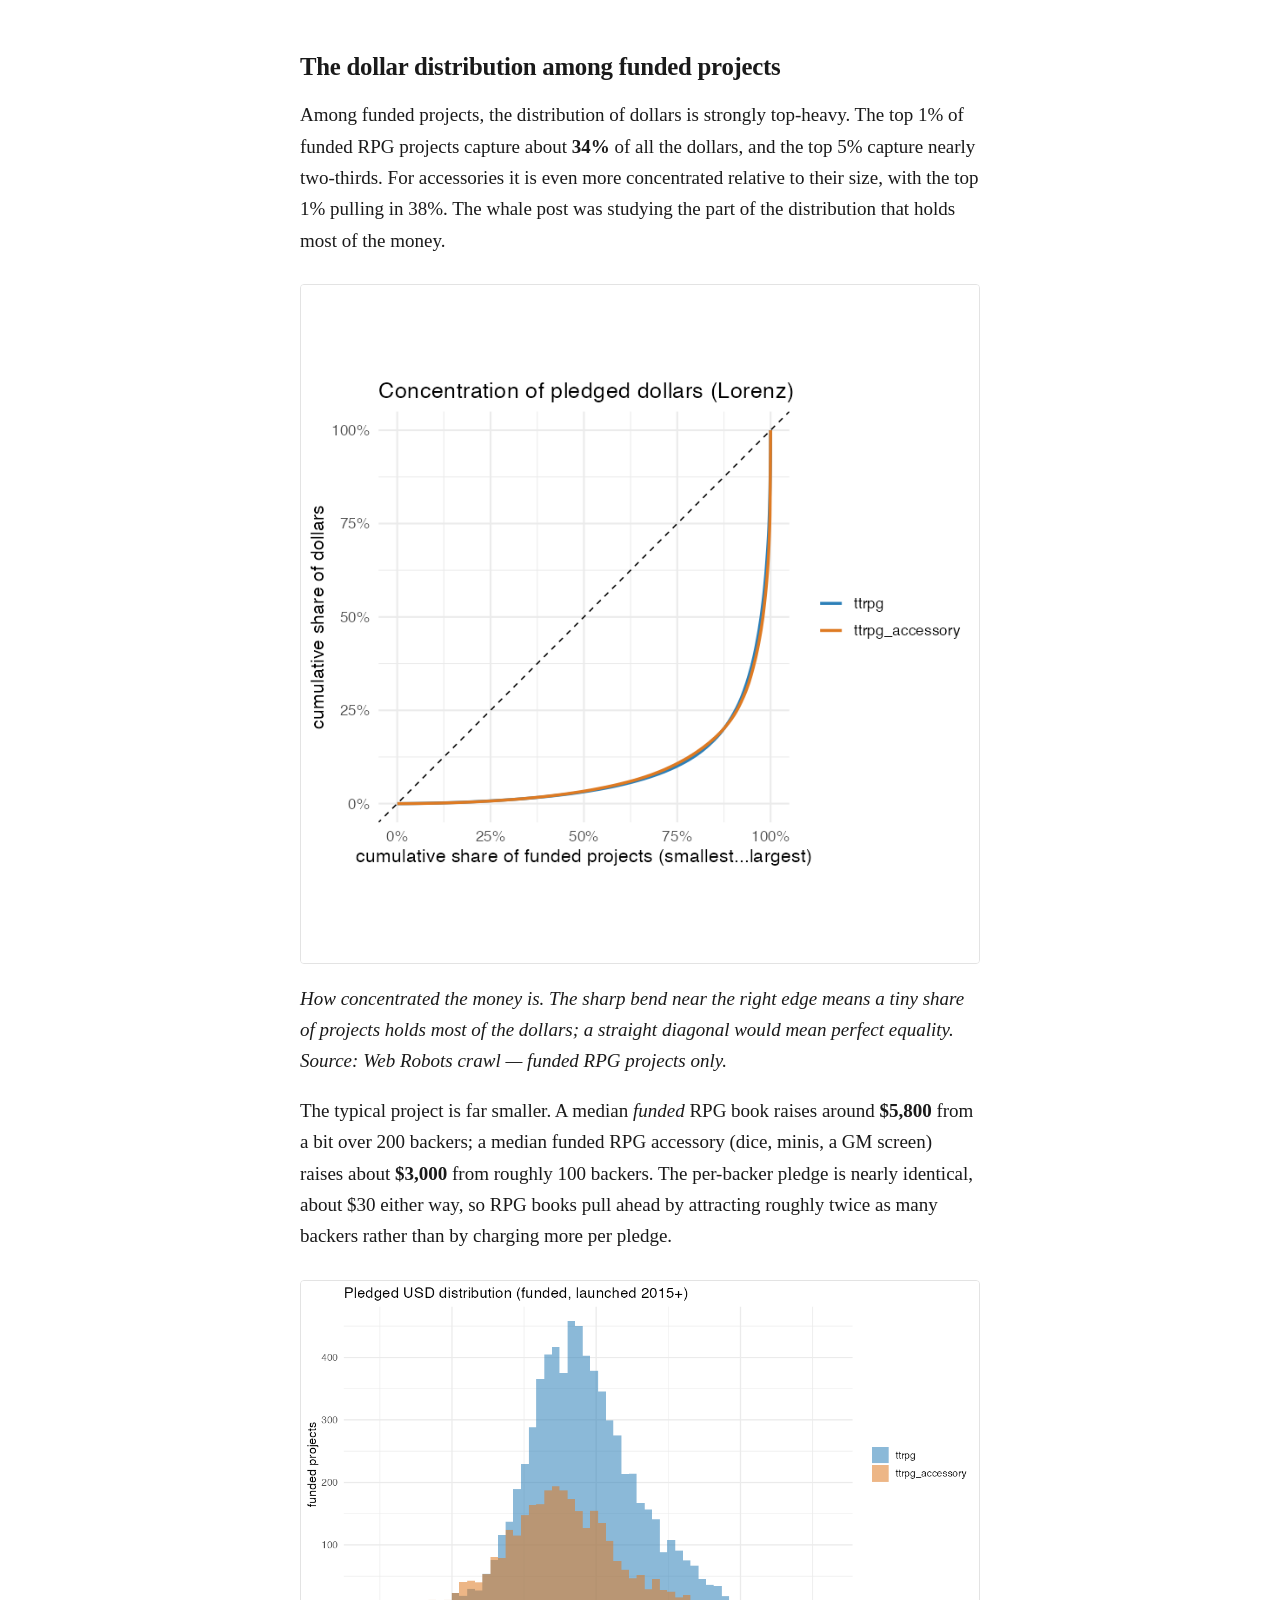
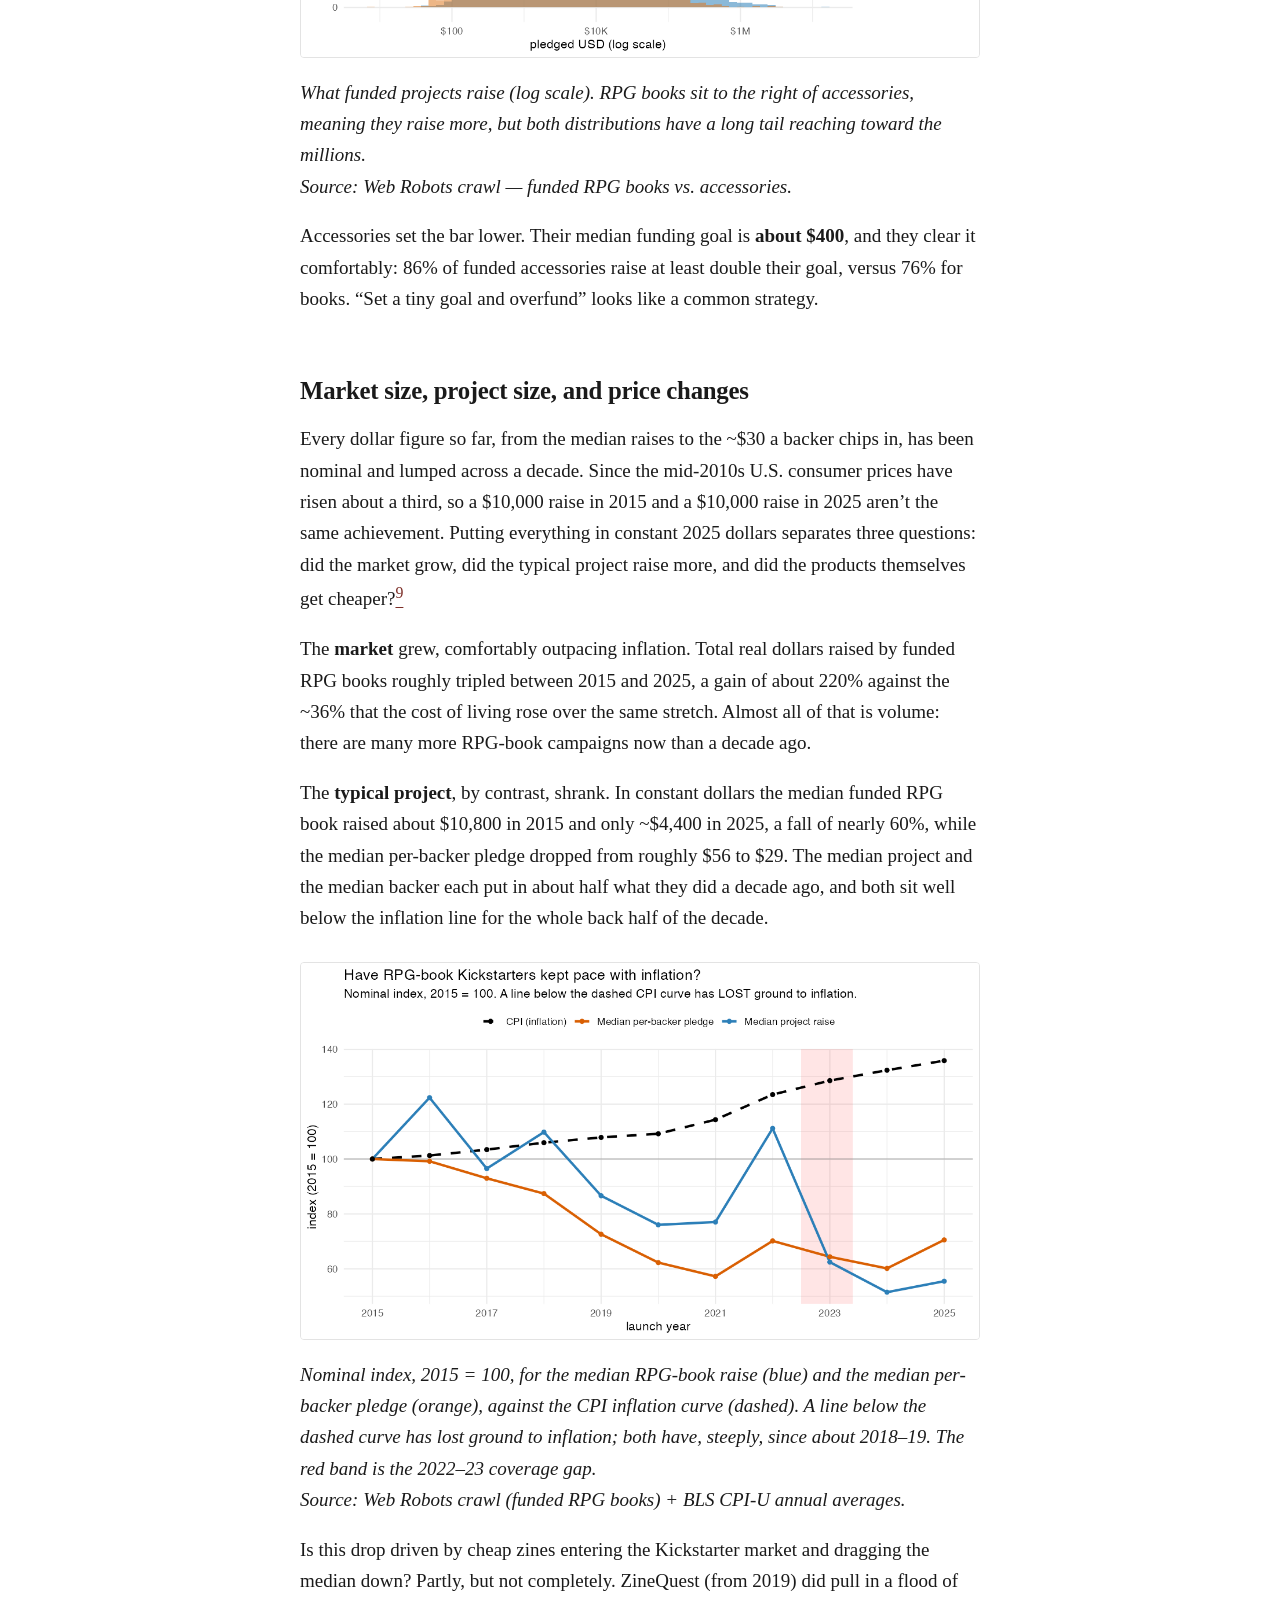
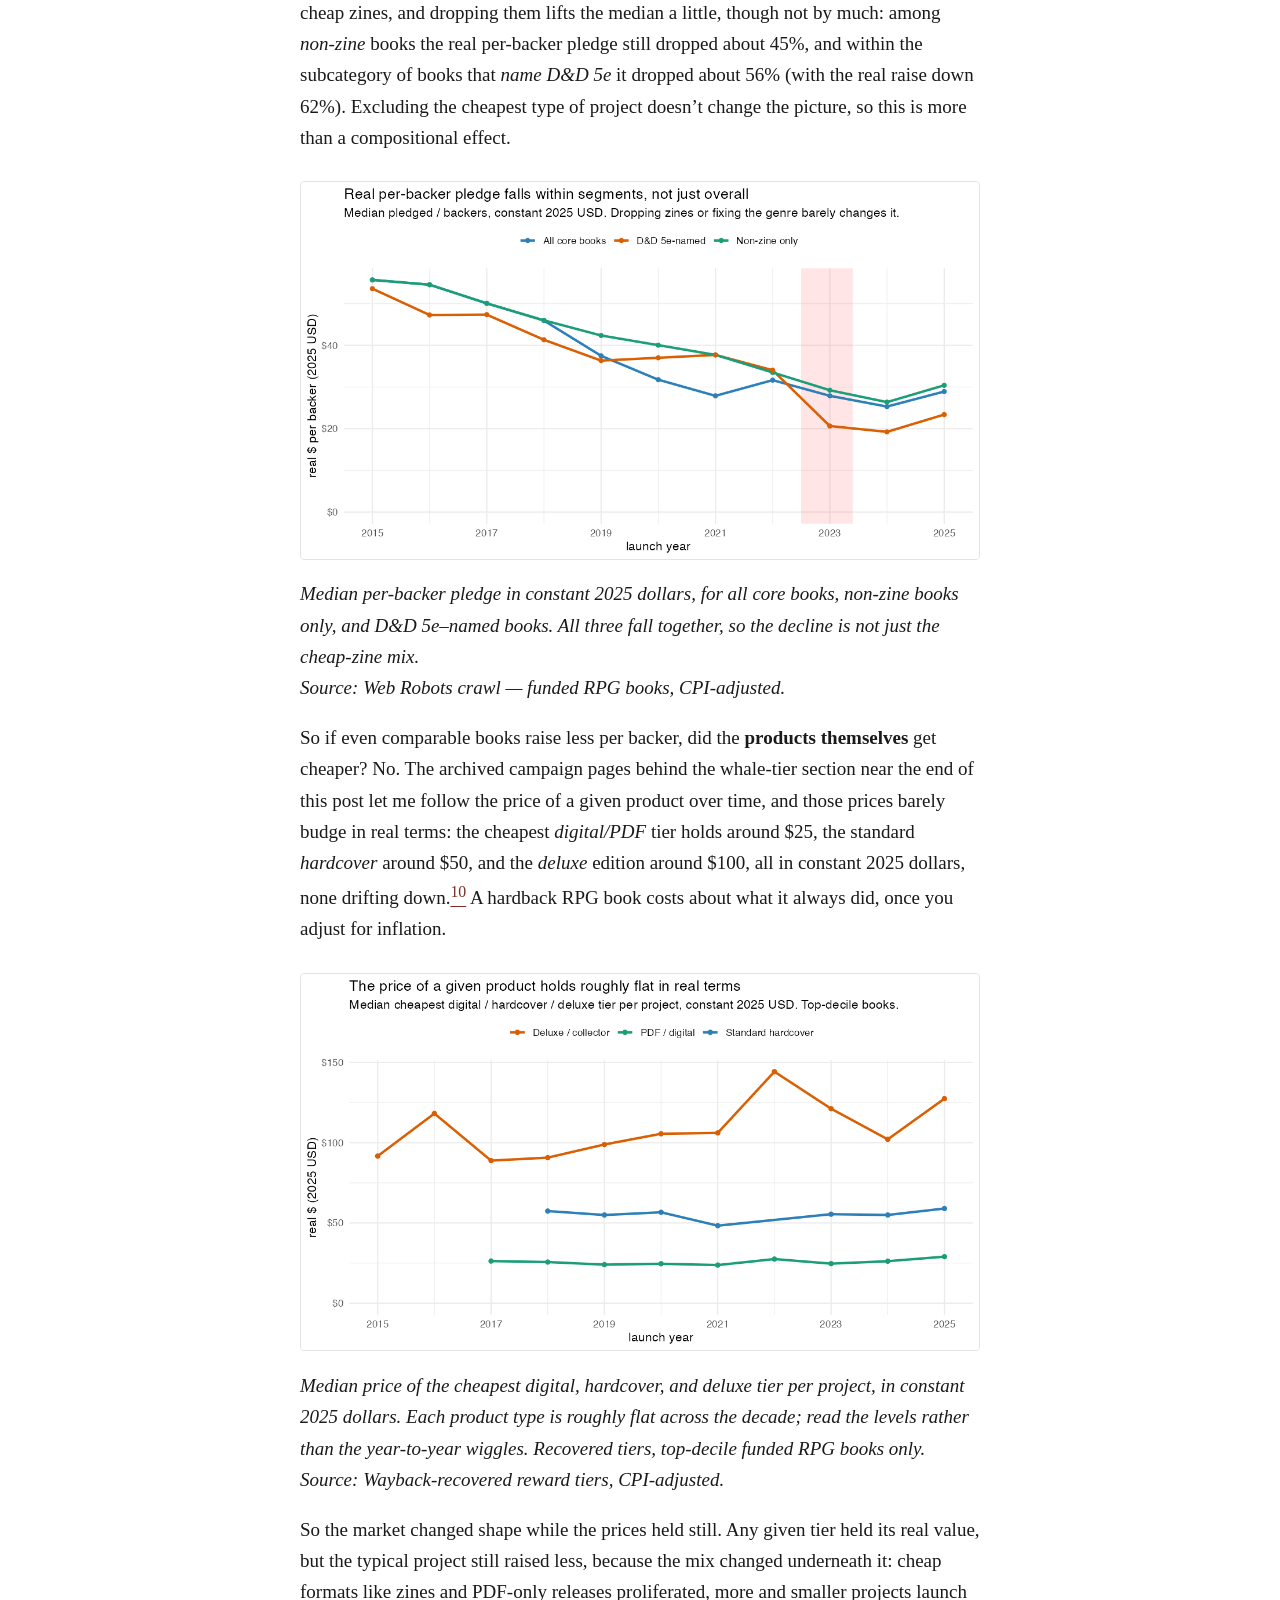
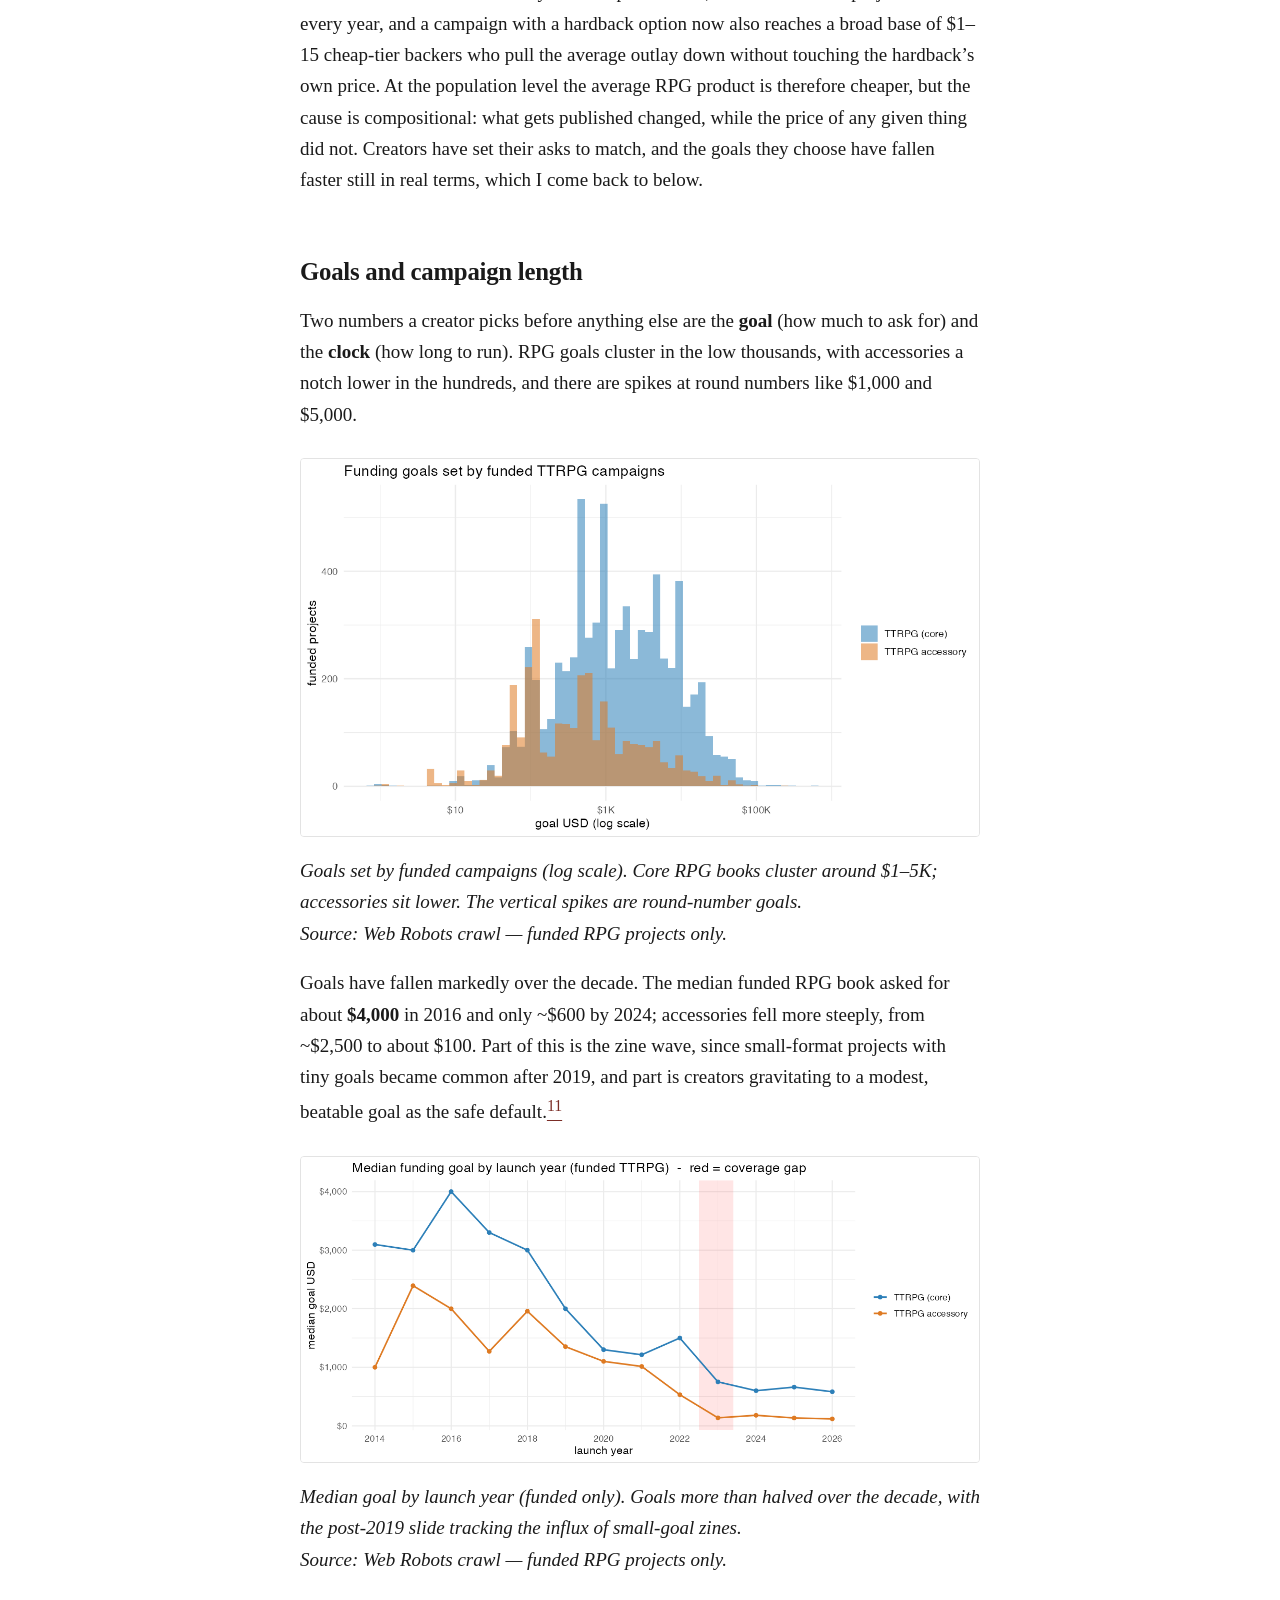
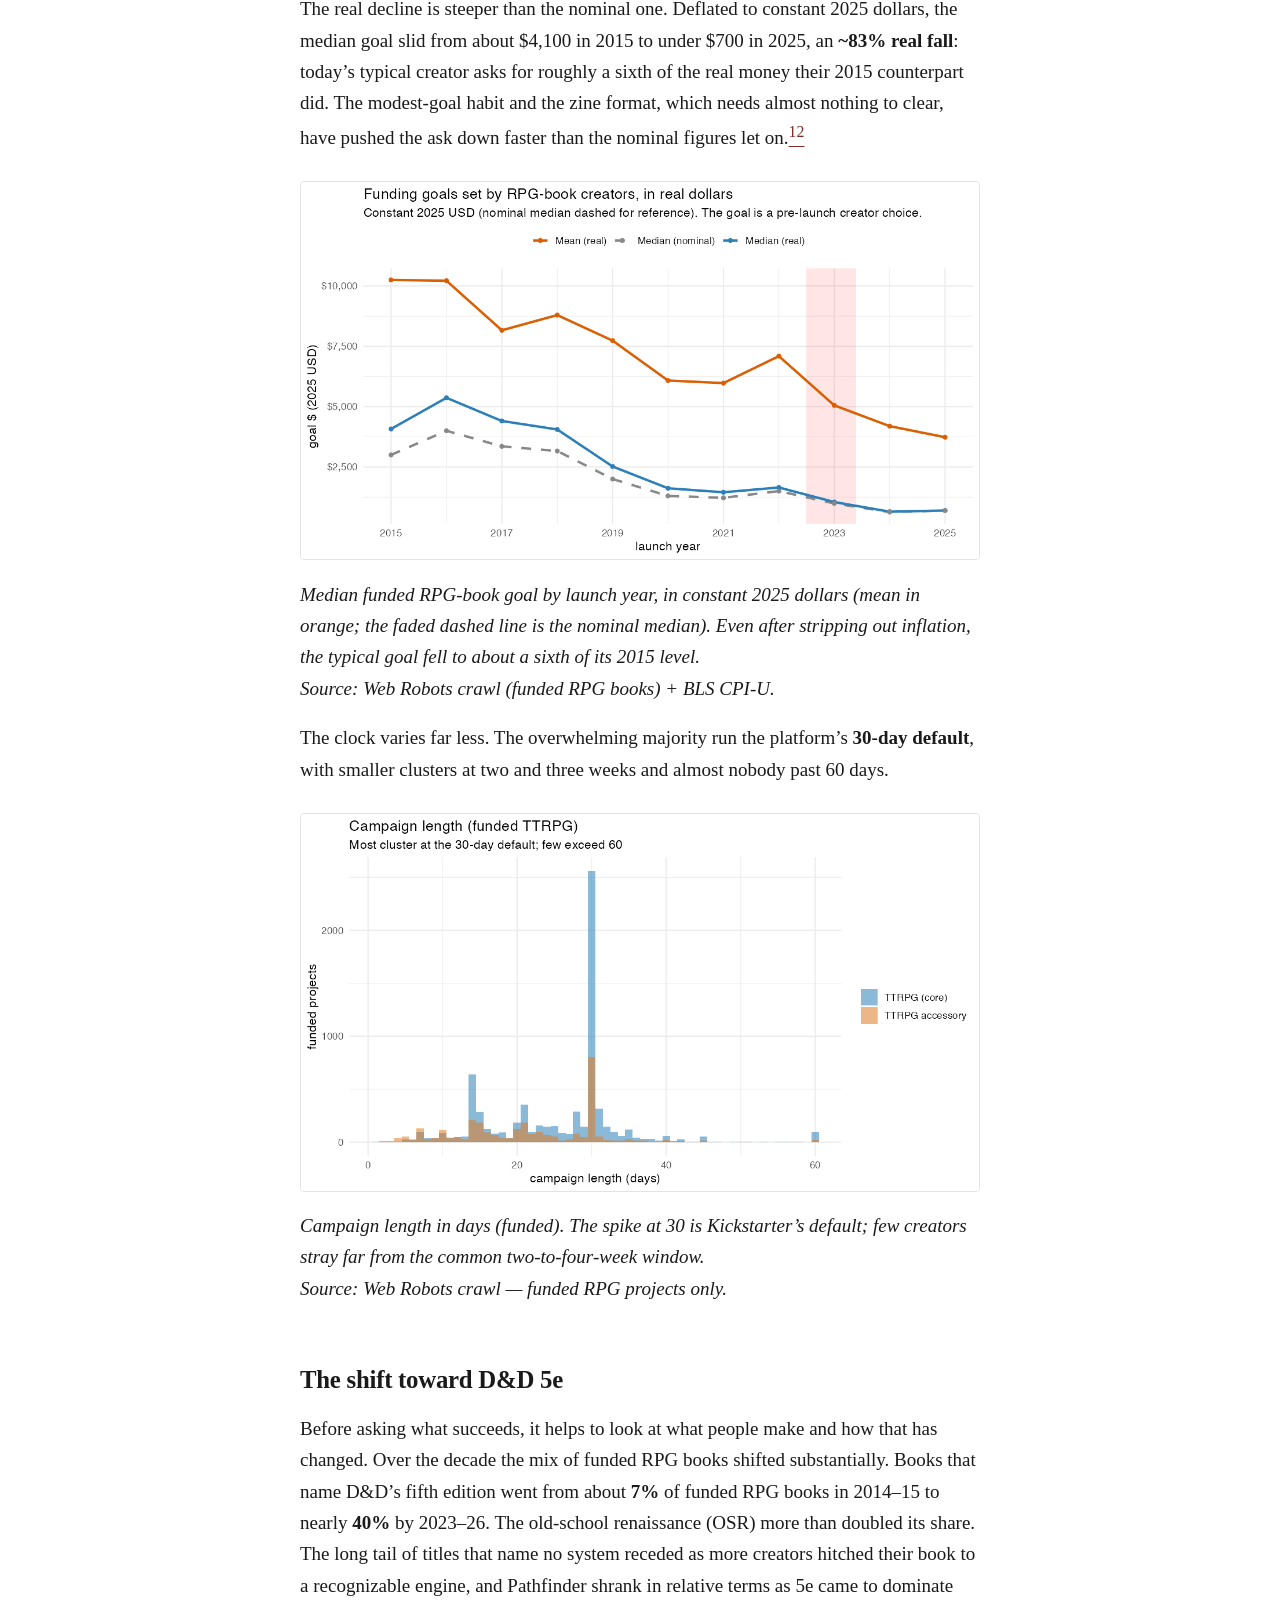
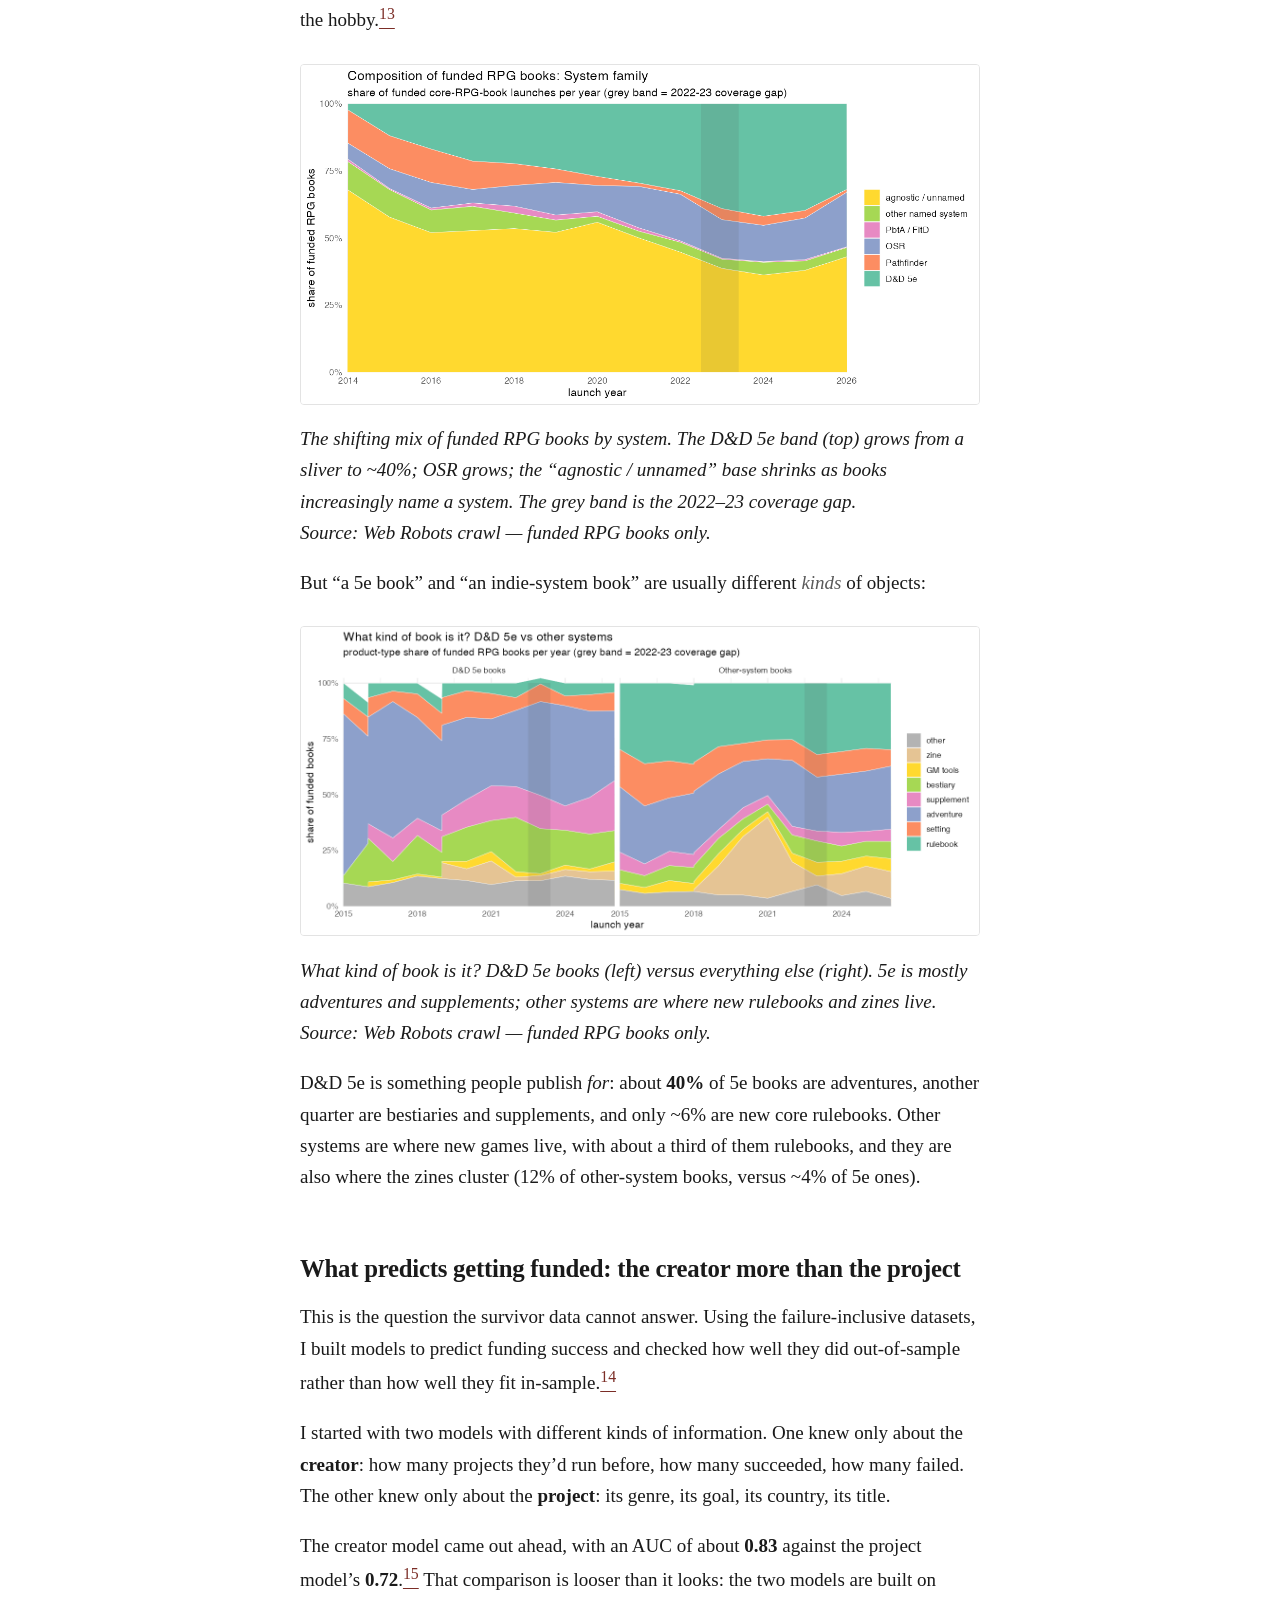
==== commit f36393cc: "update" ====
--- a/docs/index.html
+++ b/docs/index.html
@@ -258,7 +258,7 @@
 <p>Accessories set the bar lower. Their median funding goal is
 <strong>about $400</strong>, and they clear it comfortably: 86% of
 funded accessories raise at least double their goal, versus 76% for
-books. “Set a tiny goal and overfund” seems to be a common strategy.</p>
+books. “Set a tiny goal and overfund” looks like a common strategy.</p>
 <h2 id="market-size-project-size-and-price-changes">Market size, project
 size, and price changes</h2>
 <p>Every dollar figure so far, from the median raises to the ~$30 a
@@ -431,18 +431,19 @@
 <p>The creator model came out ahead, with an AUC of about
 <strong>0.83</strong> against the project model’s
 <strong>0.72</strong>.<a href="#fn15" class="footnote-ref" id="fnref15"
-role="doc-noteref"><sup>15</sup></a> The two models are built on
-different datasets, though (only one source pairs creator IDs with
-failures, only the other carries project names), the creator-history
-model isn’t even RPG-specific, and both are anchored in the 2010s, so
-this is a decomposition across sources rather than a head-to-head on the
-same projects.<a href="#fn16" class="footnote-ref" id="fnref16"
-role="doc-noteref"><sup>16</sup></a> Read with that caveat, the finding
-points one way: <em>who is asking</em> looks at least as predictive as
-<em>what they’re asking for</em>. A creator’s prior track record is the
-strongest single predictor I found. Each past success raises the odds of
-funding, a strong prior success rate raises them a good deal more, and
-past failures cut them by at least as much in the other direction.</p>
+role="doc-noteref"><sup>15</sup></a> That comparison is looser than it
+looks: the two models are built on different datasets (only one source
+pairs creator IDs with failures, only the other carries project names),
+the creator-history model isn’t even RPG-specific, and both are anchored
+in the 2010s, so this is a decomposition across sources rather than a
+head-to-head on the same projects.<a href="#fn16" class="footnote-ref"
+id="fnref16" role="doc-noteref"><sup>16</sup></a> Read with that caveat,
+the finding points one way: <em>who is asking</em> looks at least as
+predictive as <em>what they’re asking for</em>. A creator’s prior track
+record is the strongest single predictor I found. Each past success
+raises the odds of funding, a strong prior success rate raises them a
+good deal more, and past failures cut them by at least as much in the
+other direction.</p>
 <p><img src="images/success_or_plot.png"
 alt="Odds-ratio plot of funding predictors from the creator-history model" /></p>
 <p><em>What predicts getting funded, from the creator-history model
@@ -568,11 +569,11 @@
 <p>Second, the staff-pick and video effects get stronger the further up
 the distribution you go. For a median project a staff pick is worth
 maybe 1.5×; for the runaway hits near the top it’s associated with more
-like 3.5×. Social proof and production polish seem to be amplified in
-the upper tail. Correlation again, and a particularly awkward one:
-Kickstarter may be handing staff picks to the projects it can already
-tell will be big, in which case what looks like amplification is really
-just selection. Still, it is a suggestive pattern.</p>
+like 3.5×. Social proof and production polish are amplified in the upper
+tail. Correlation again, and a particularly awkward one: Kickstarter may
+be handing staff picks to the projects it can already tell will be big,
+in which case what looks like amplification is really just selection.
+Still, it is a suggestive pattern.</p>
 <h3 id="books-that-name-a-system-tend-to-raise-more">Books that name a
 system tend to raise more</h3>
 <p>Since I’d tagged every book by its system, I could ask a sharper
@@ -592,7 +593,7 @@
 <em>Source: Web Robots crawl — funded RPG books only.</em></p>
 <p>In the failure-inclusive data, books that name a recognizable system
 are also meaningfully more likely to <strong>get funded at all</strong>.
-Naming a system seems to reassure backers that an audience already
+Naming a system presumably reassures backers that an audience already
 exists for the thing. That said, all of this is second-order: adding the
 system and product tags barely changes how well the model predicts
 dollars, and goal-setting, reputation, and the staff pick remain the
@@ -616,12 +617,13 @@
 which lifts books but not commodity minis.</em><br />
 <em>Source: Web Robots crawl — funded RPG books
 vs. accessories.</em></p>
-<p>For <strong>whether you get funded</strong>, though, the drivers
-don’t meaningfully differ between books and accessories. The things that
-get you across the funding line (a modest goal, a reasonable campaign
-length, an established creator) seem to work about the same regardless
-of what you’re selling. Product type shapes how much you raise, then,
-but not whether you raise it.</p>
+<p>While the dollars respond differently, the funding line does not: for
+<strong>whether you get funded</strong>, the drivers don’t meaningfully
+differ between books and accessories. The things that get you across the
+funding line (a modest goal, a reasonable campaign length, an
+established creator) appear to work about the same regardless of what
+you’re selling. Product type shapes how much you raise, then, but not
+whether you raise it.</p>
 <h2 id="did-5e-cause-the-boom">Did 5e cause the boom?</h2>
 <p>It is tempting to credit the rising RPG fortunes of the last decade
 to obvious cultural events: 5th edition in 2014, <em>Stranger
@@ -643,8 +645,8 @@
 (dashed line). No jump, and no causal story.</em><br />
 <em>Source: Kaggle — RPGs vs. other tabletop, including failures (ends
 2018).</em></p>
-<p>The ttrpg boom is real, but pinning it on 5e specifically doesn’t
-seem to be supported in the data. The treatment was too gradual and too
+<p>The ttrpg boom is real, but pinning it on 5e specifically is not
+supported in the data. The treatment was too gradual and too
 anticipated, and 5e probably lifted D&amp;D <em>board games</em> too,
 contaminating the comparison. <em>Stranger Things</em> and <em>Critical
 Role</em> are even harder to test cleanly, so I won’t try.</p>
@@ -762,9 +764,9 @@
 books, tiers under $25 take about a fifth of the backers but <strong>4%
 of the dollars</strong>, while the $100–500 band holds a fifth of the
 backers and <strong>half the dollars</strong>.</p>
-<p>That pooled number, though, is the thing worth being careful about,
-because it is an average across campaigns of wildly different sizes and
-it is not true of any of them in particular. Split the books by what
+<p>While that pooled number is the headline, it is also the one to be
+careful with: it averages across campaigns of wildly different sizes,
+and it is not true of any of them in particular. Split the books by what
 they raised and the premium tiers’ importance climbs steadily with the
 size of the campaign. For books raising over $250,000, the $100–500
 tiers supply <strong>63%</strong> of the money. For a book raising under
@@ -862,8 +864,8 @@
 responding to is the raw count. Once the number of items is held fixed,
 the number of distinct accessory categories adds nothing: the estimate
 is +0.002 in log10 units, and it changes sign between subsamples.
-Variety of contents seems to carry no weight of its own once you know
-how much is in the box.</p>
+Variety of contents carries no detectable weight of its own once you
+know how much is in the box.</p>
 <p><img src="images/tier_bundle_effects.png"
 alt="Bundling effects at the tier and project level" /></p>
 <p><em>Effect of one more item, and of one more accessory category, on
@@ -943,9 +945,9 @@
 dollars. And within a campaign, the money comes from the
 <strong>mid-premium reward tiers</strong> ($100–500) rather than the
 entry PDFs or a single high-priced ceiling tier.</p>
-<p>None of these is a lever, though. Almost everything here is a
-correlation drawn from observational data, with all the usual hazards:
-creators choose their goals strategically, Kickstarter chooses who gets
+<p>But none of these is a lever. Almost everything here is a correlation
+drawn from observational data, with all the usual hazards: creators
+choose their goals strategically, Kickstarter chooses who gets
 staff-picked, my RPG classifier is imperfect,<a href="#fn32"
 class="footnote-ref" id="fnref32" role="doc-noteref"><sup>32</sup></a>
 and the one result that is in the neighborhood of a causal effect is
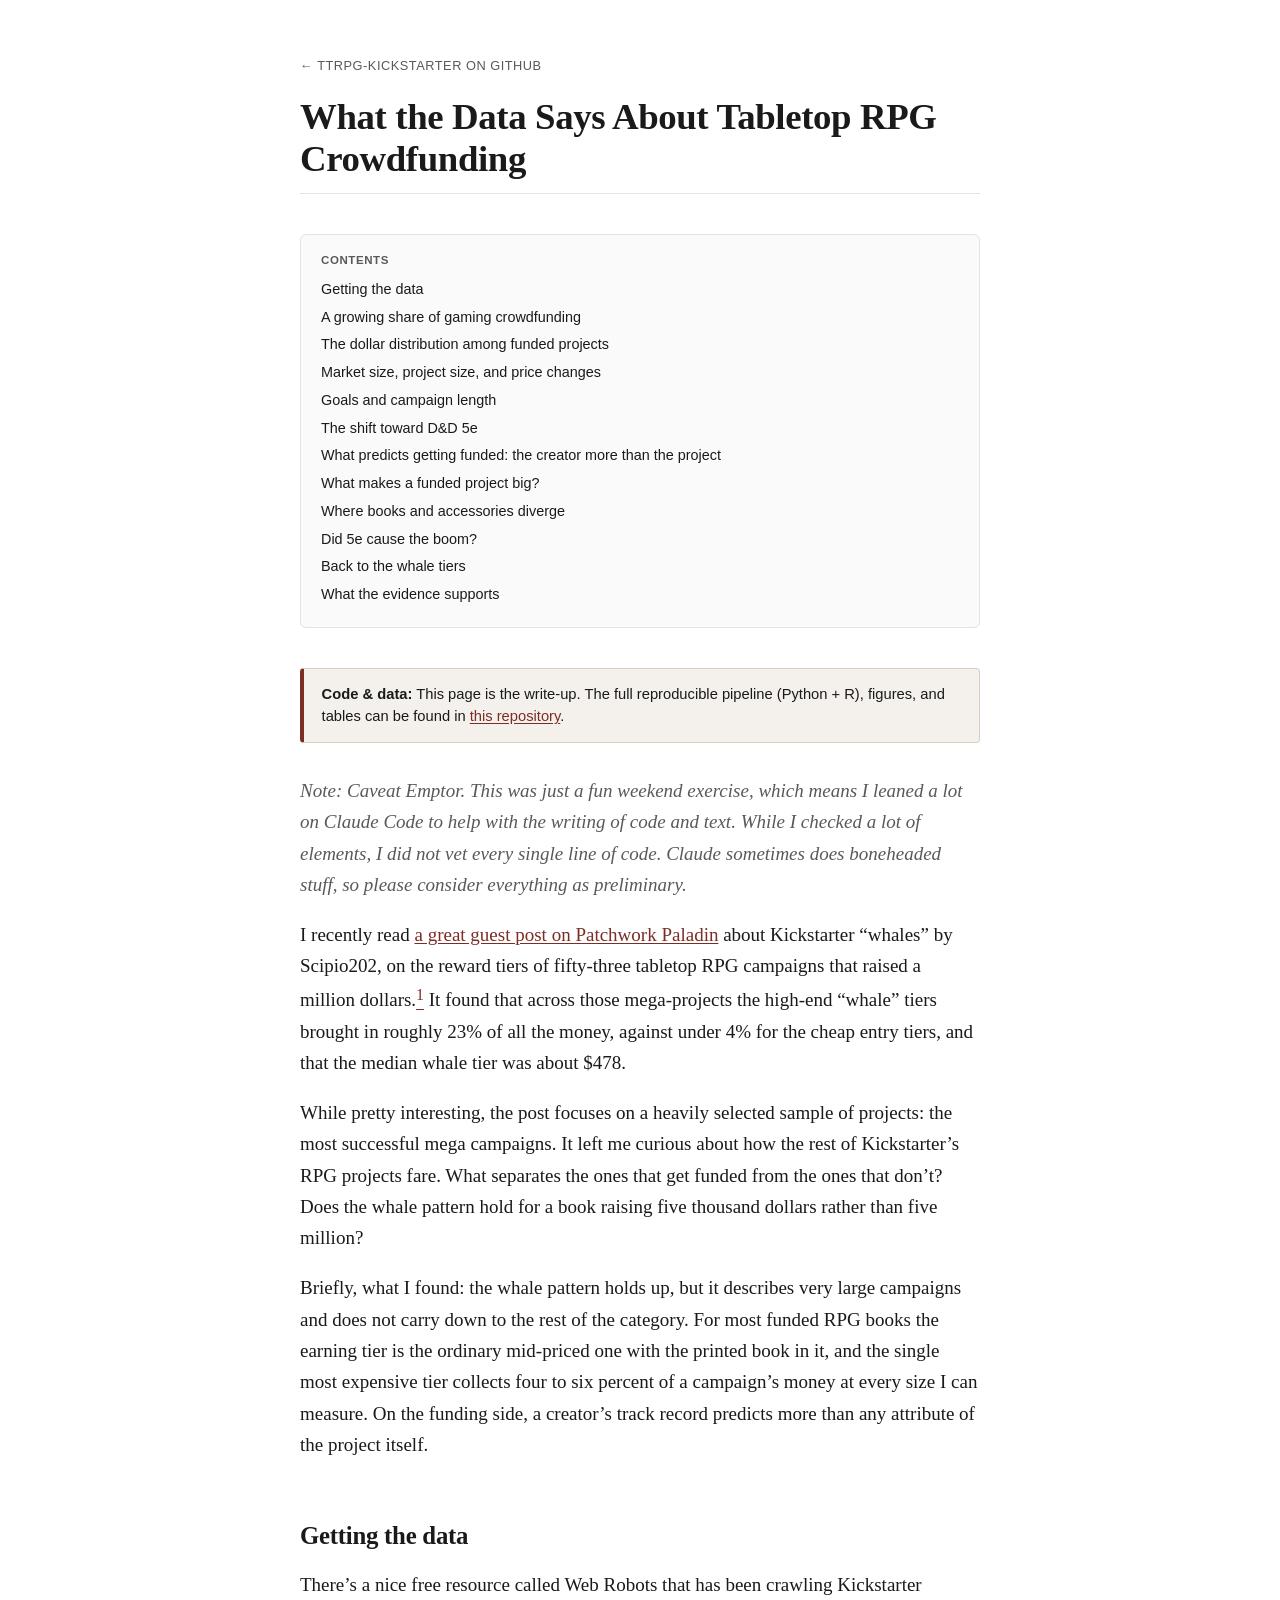
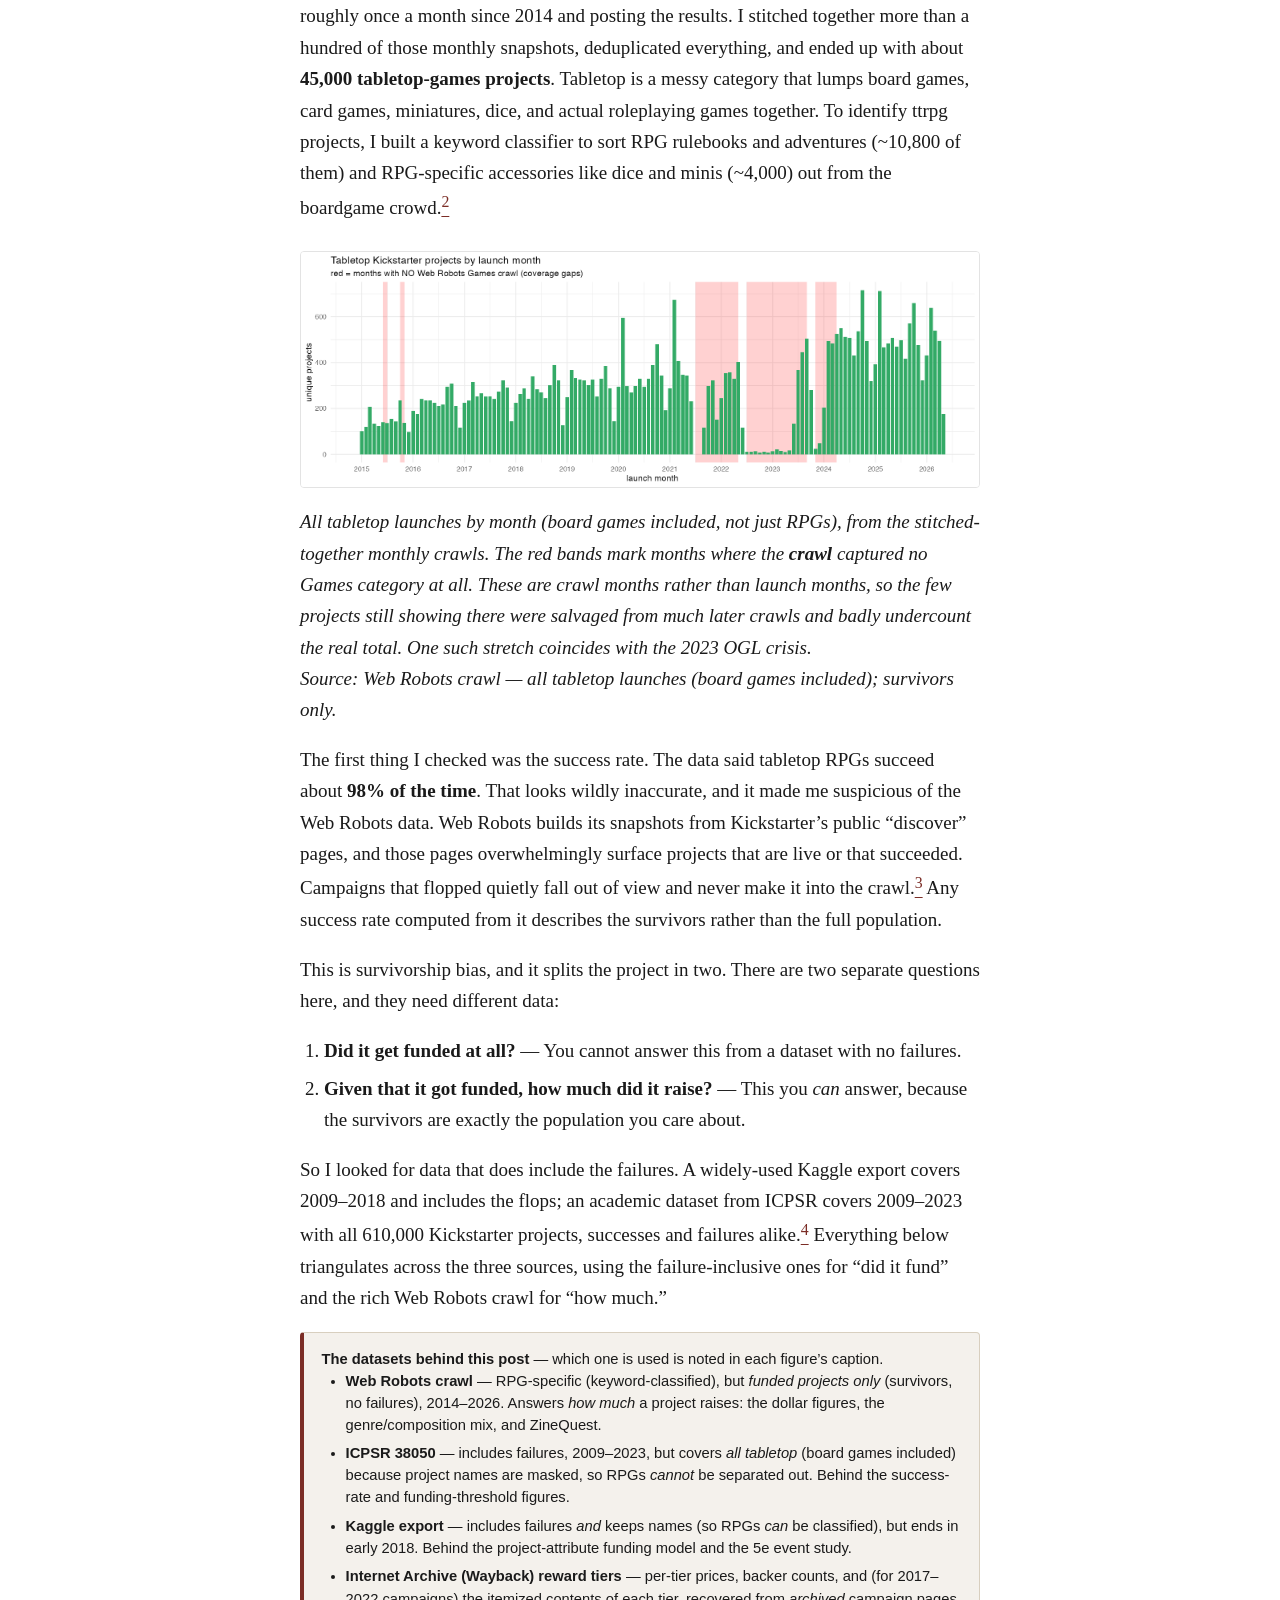
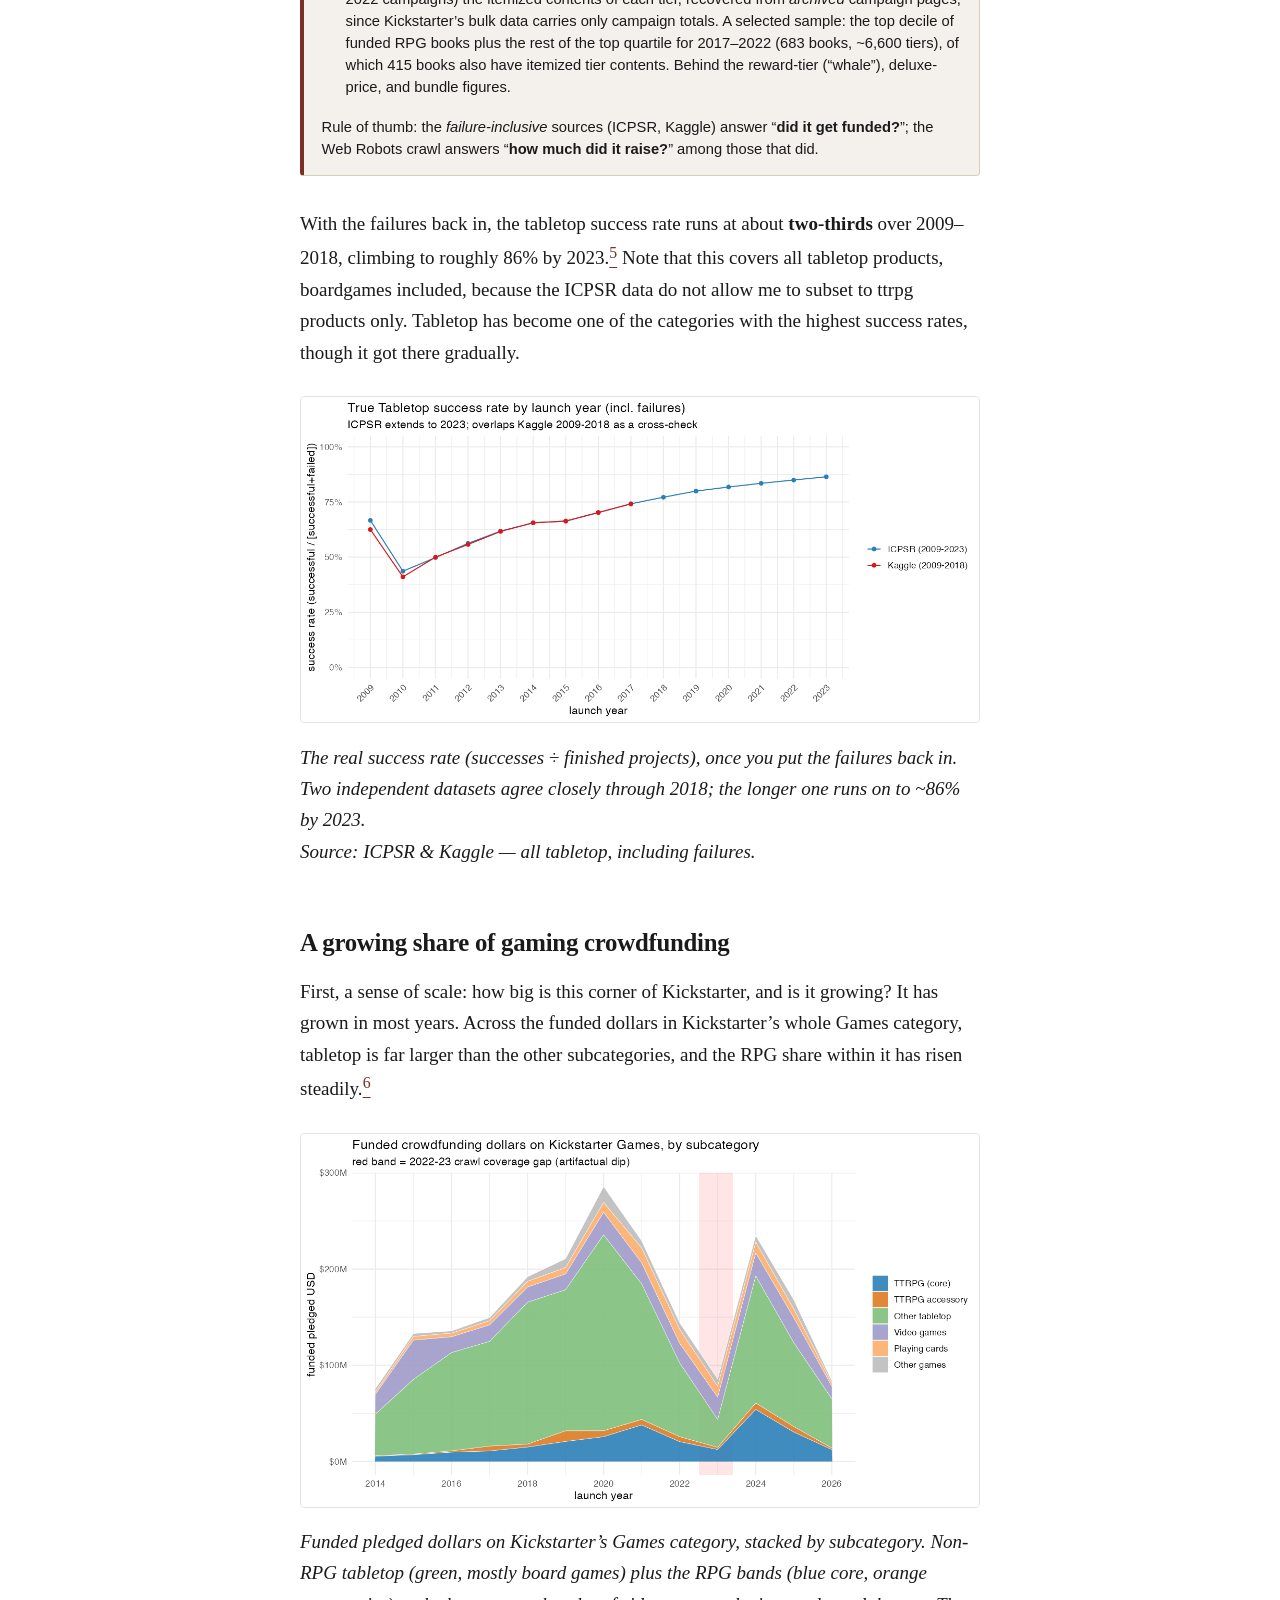
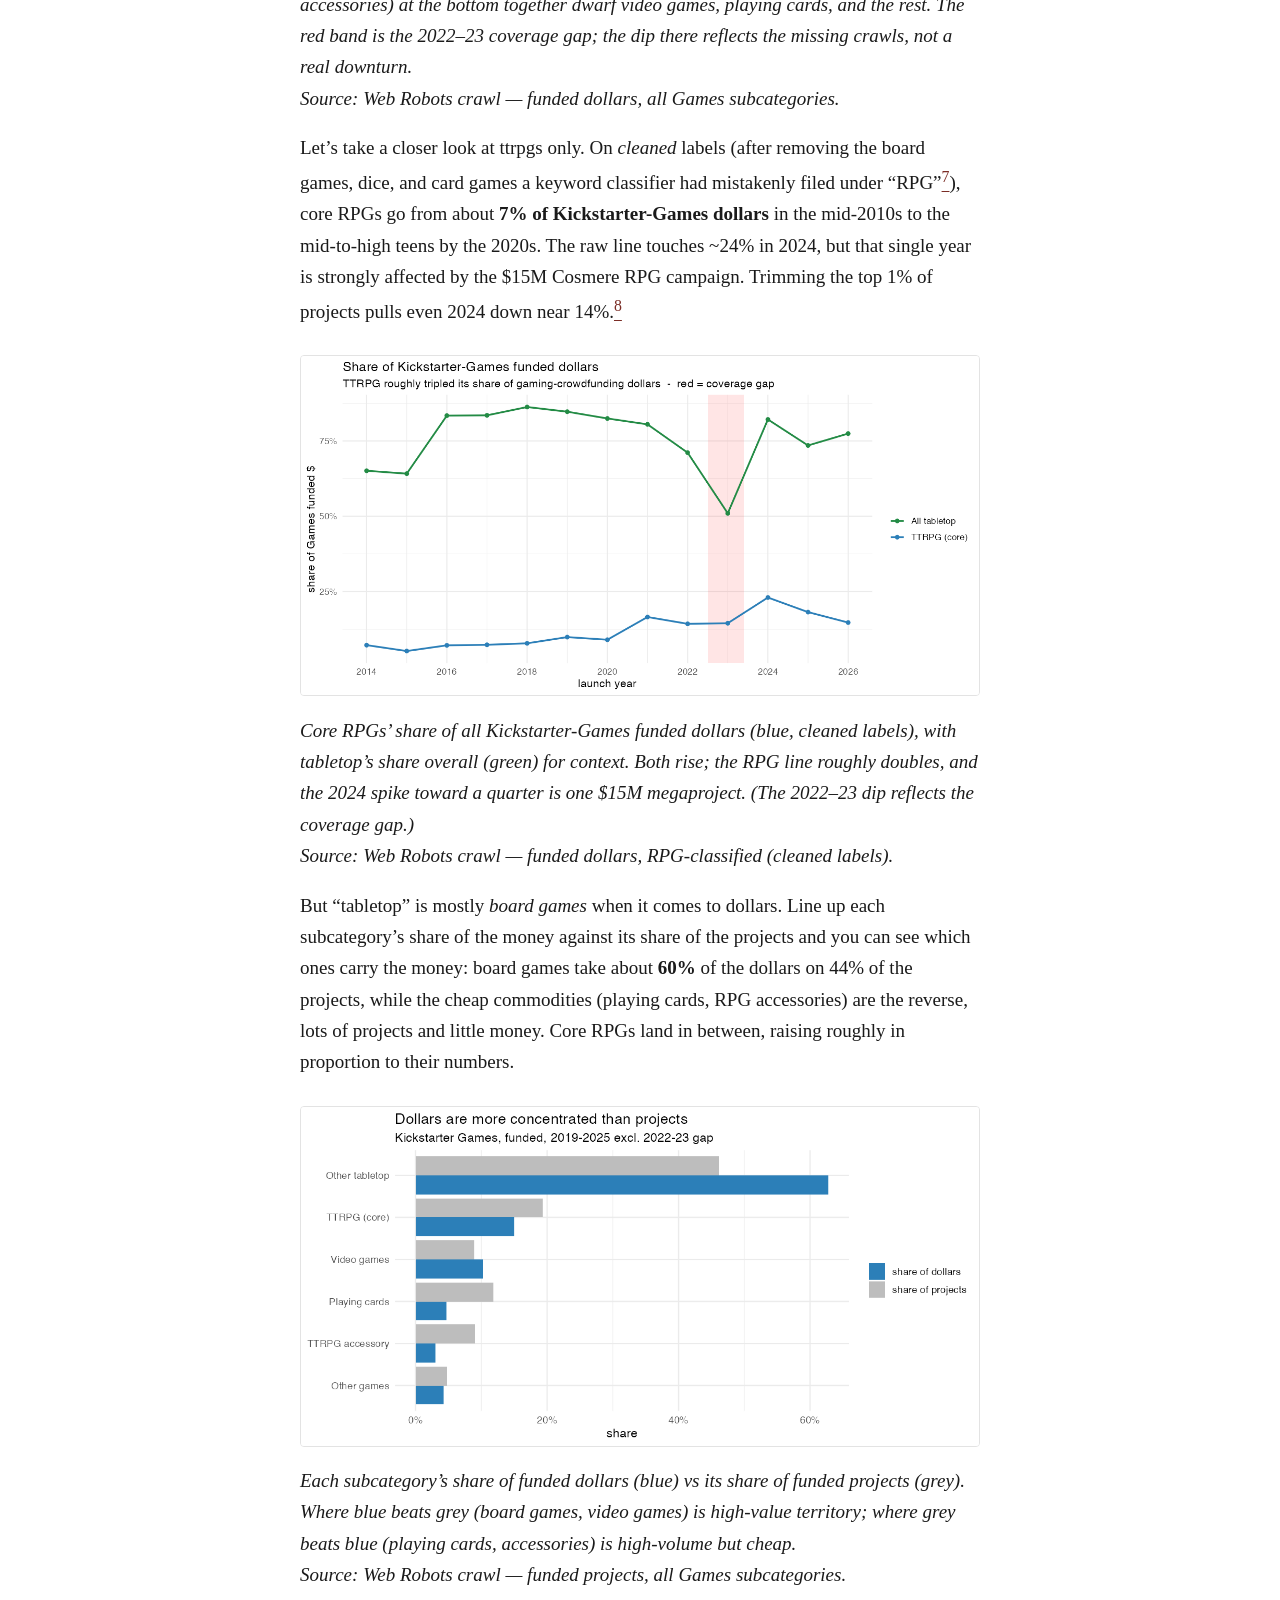
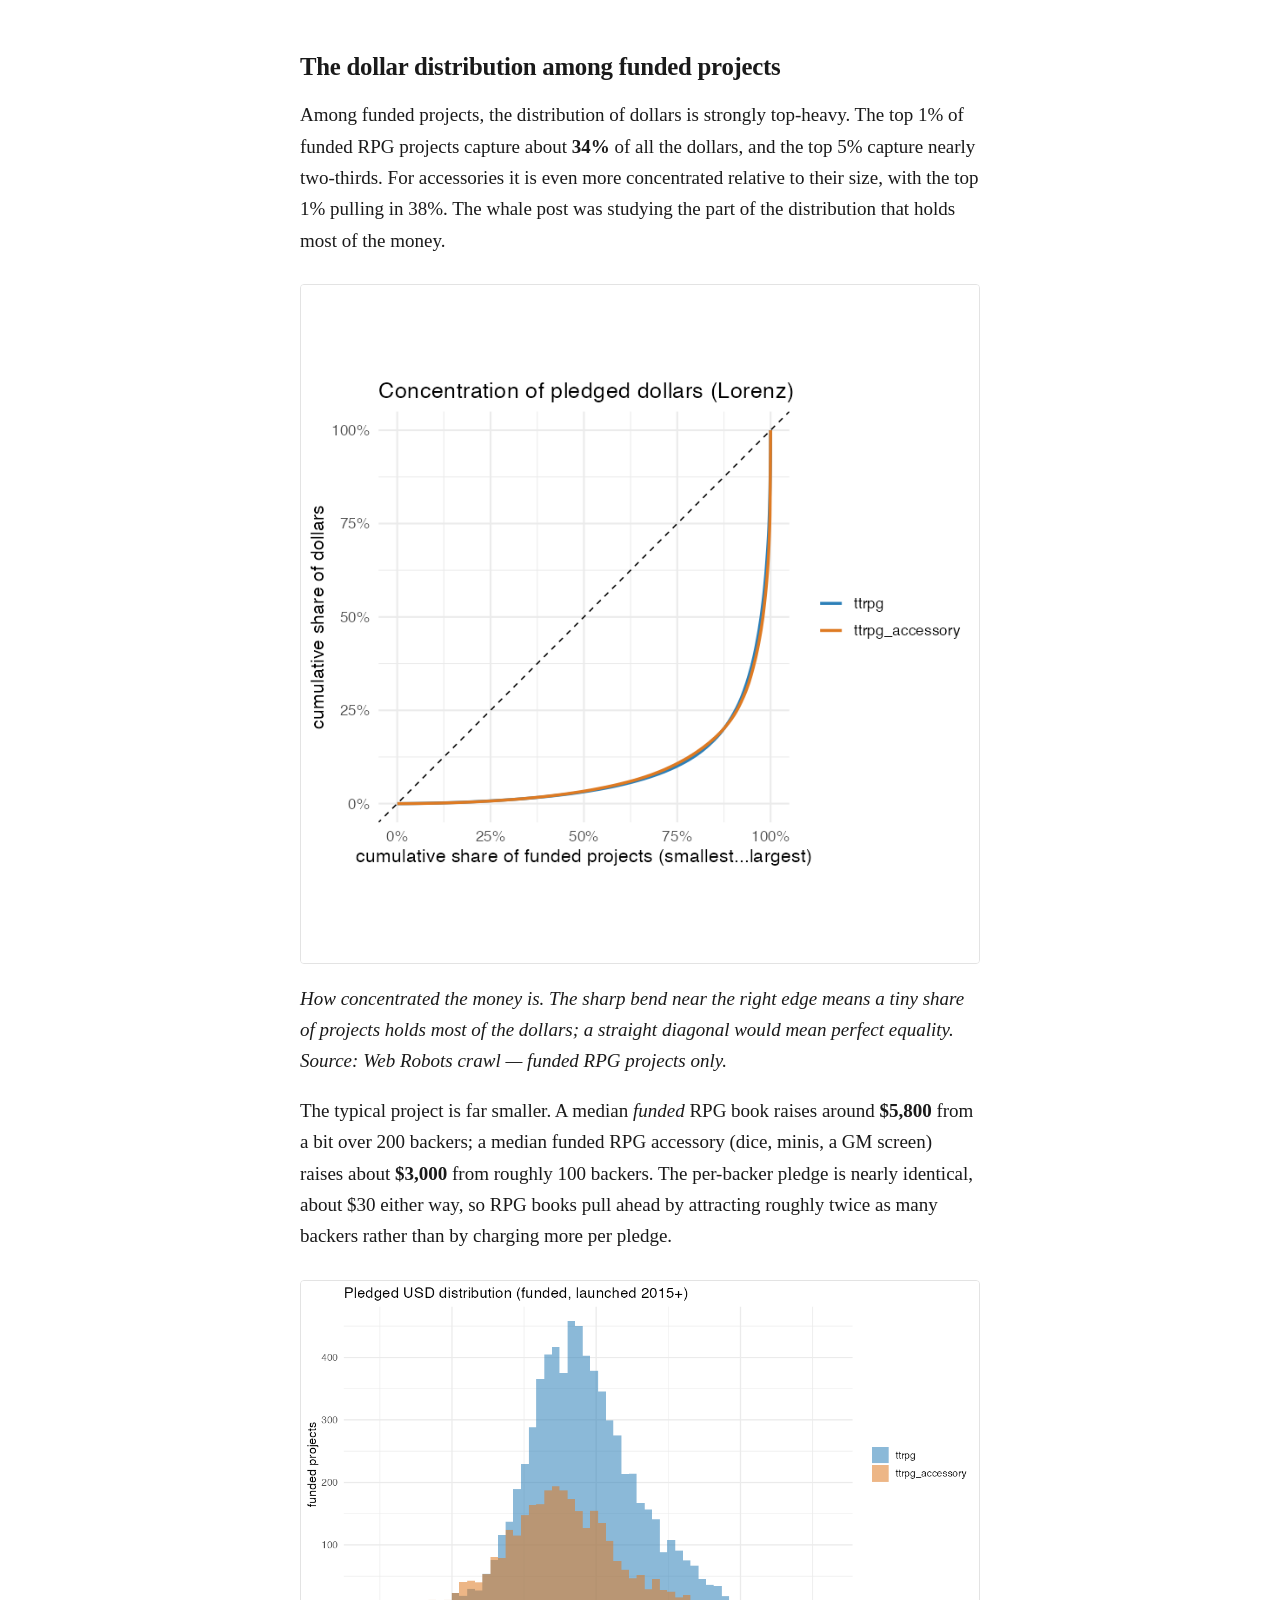
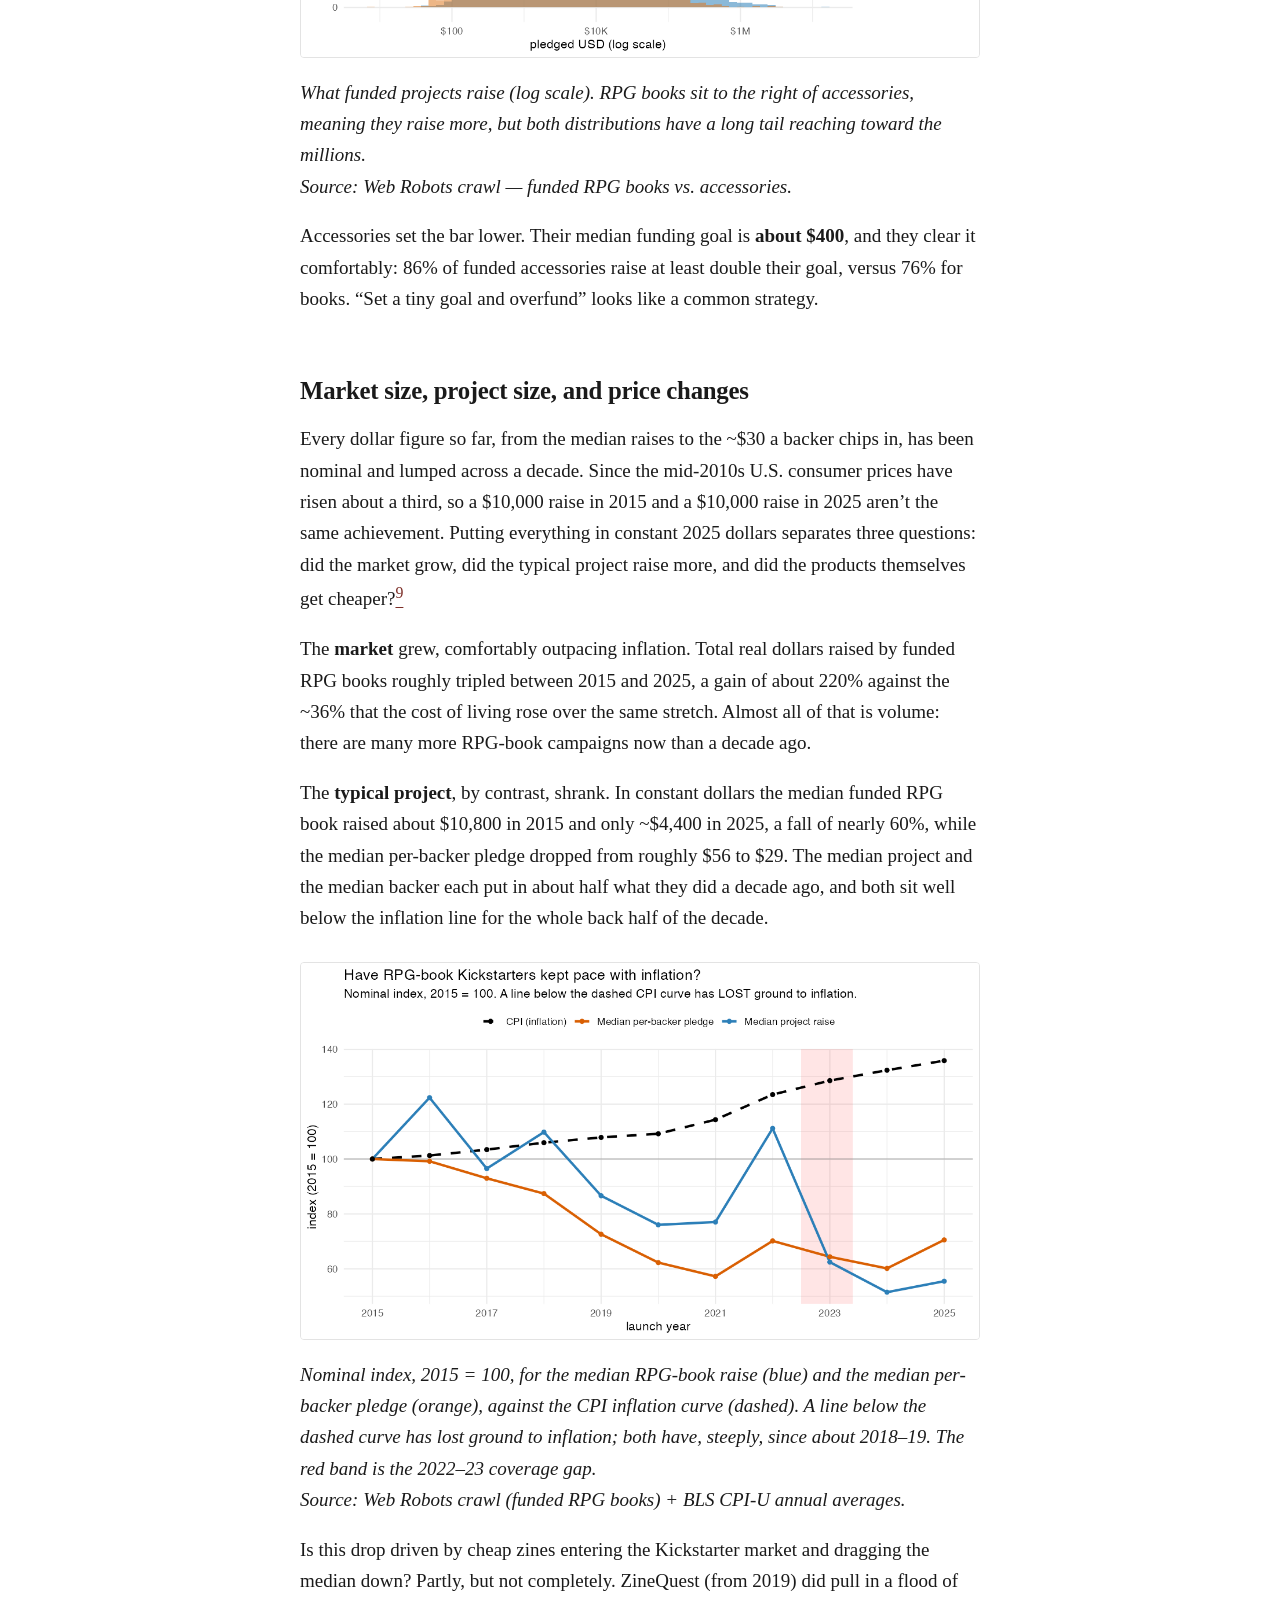
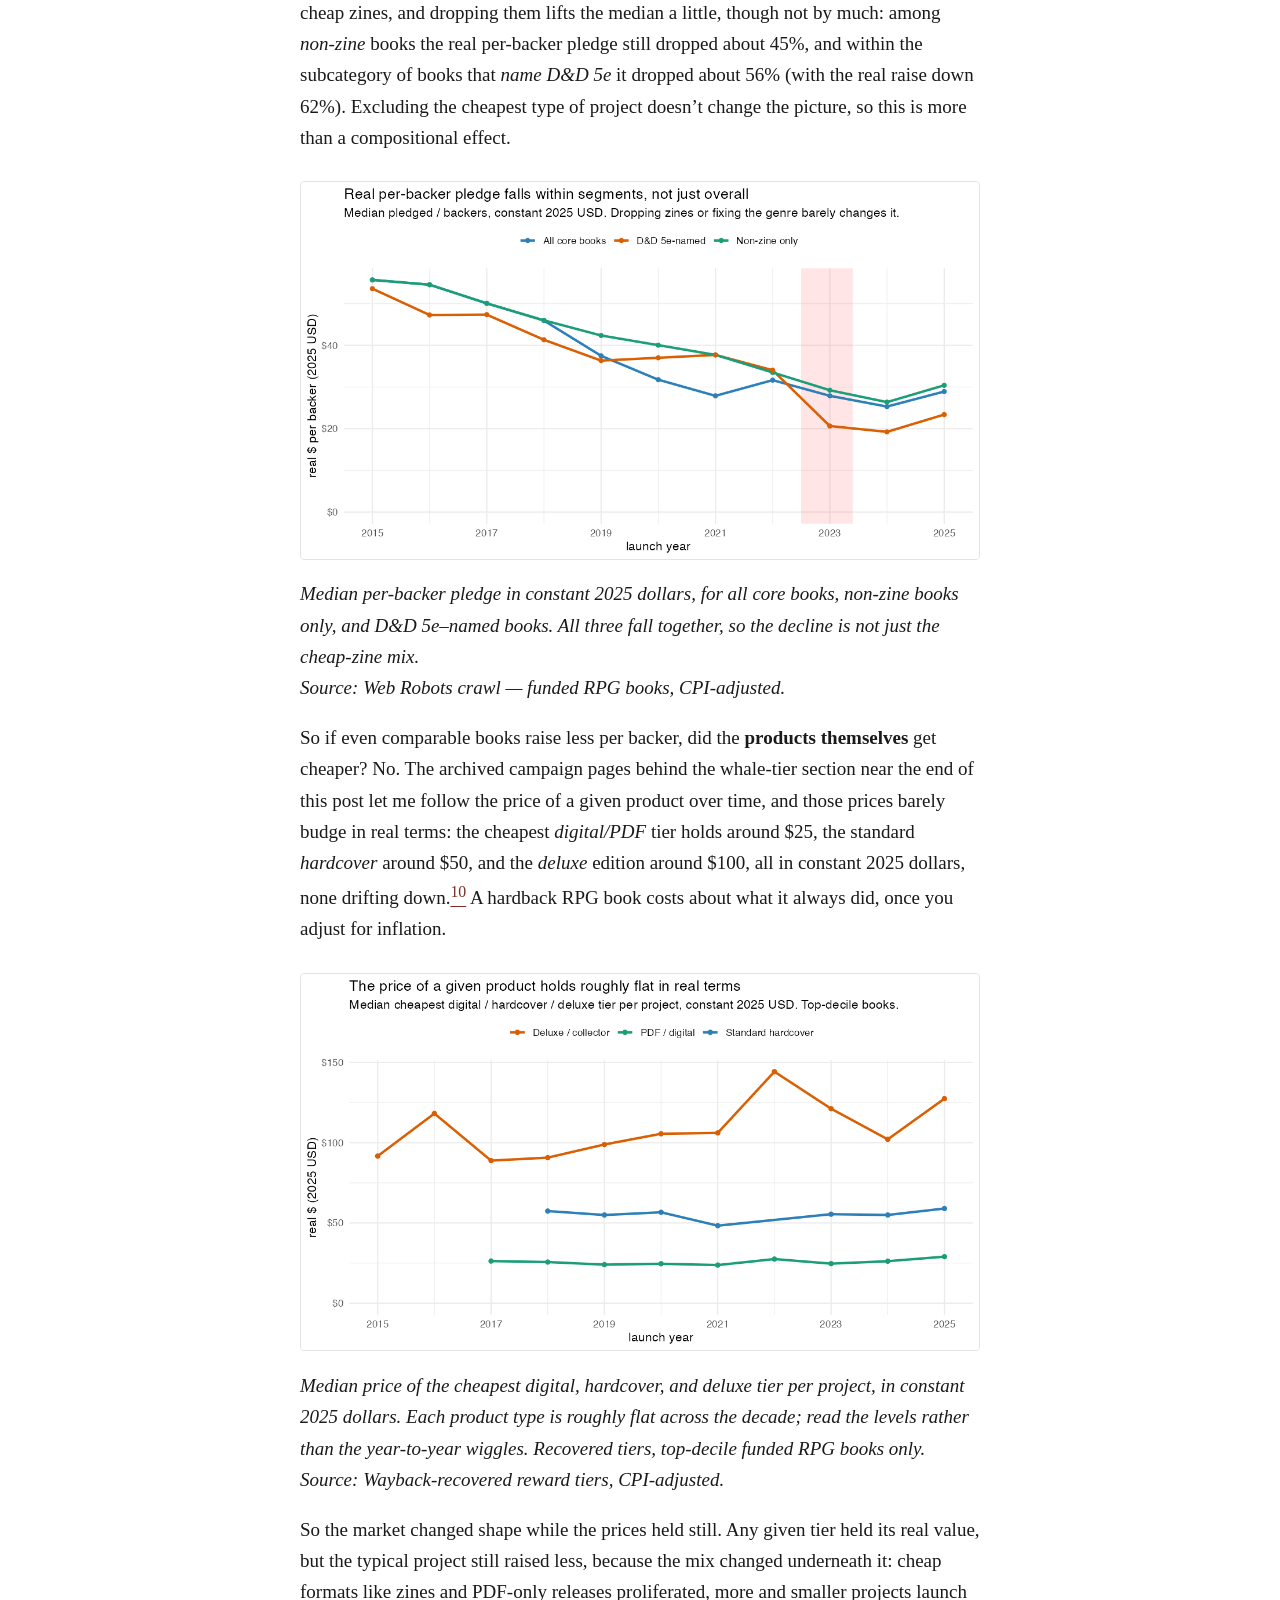
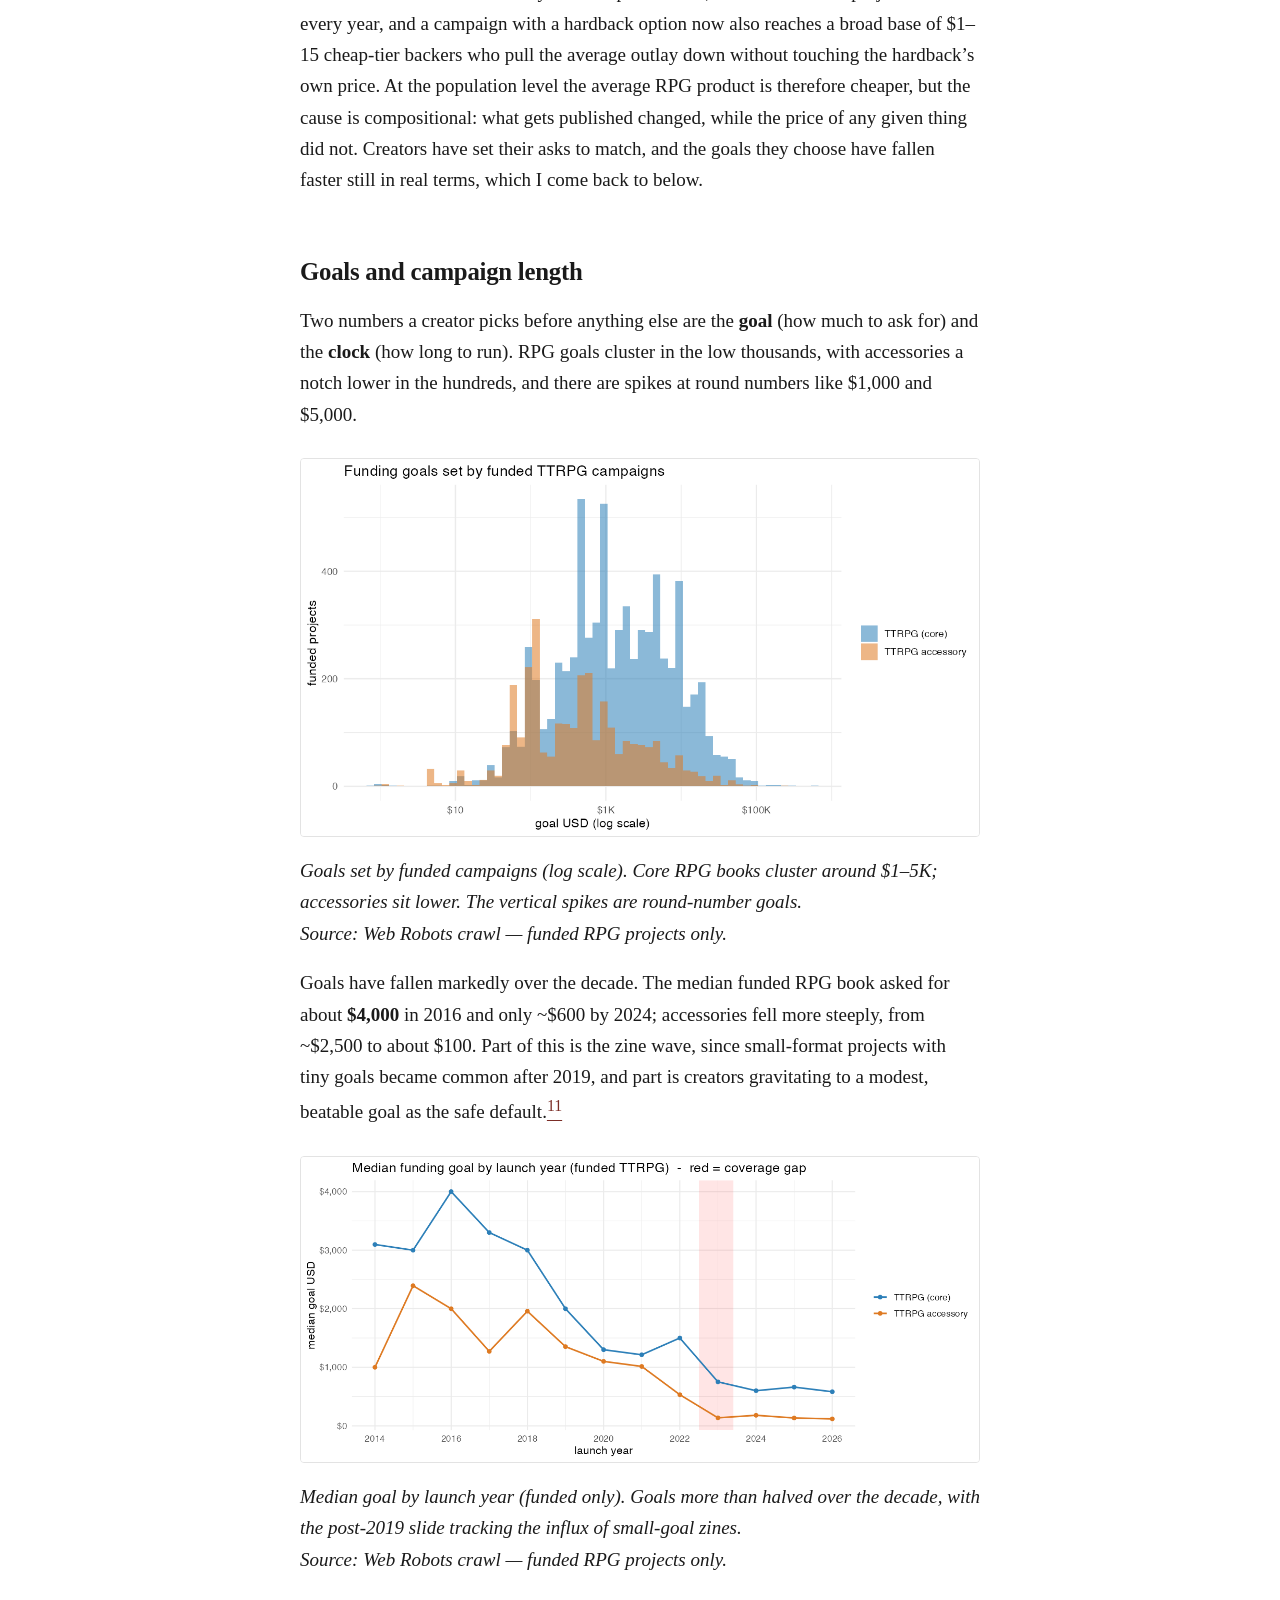
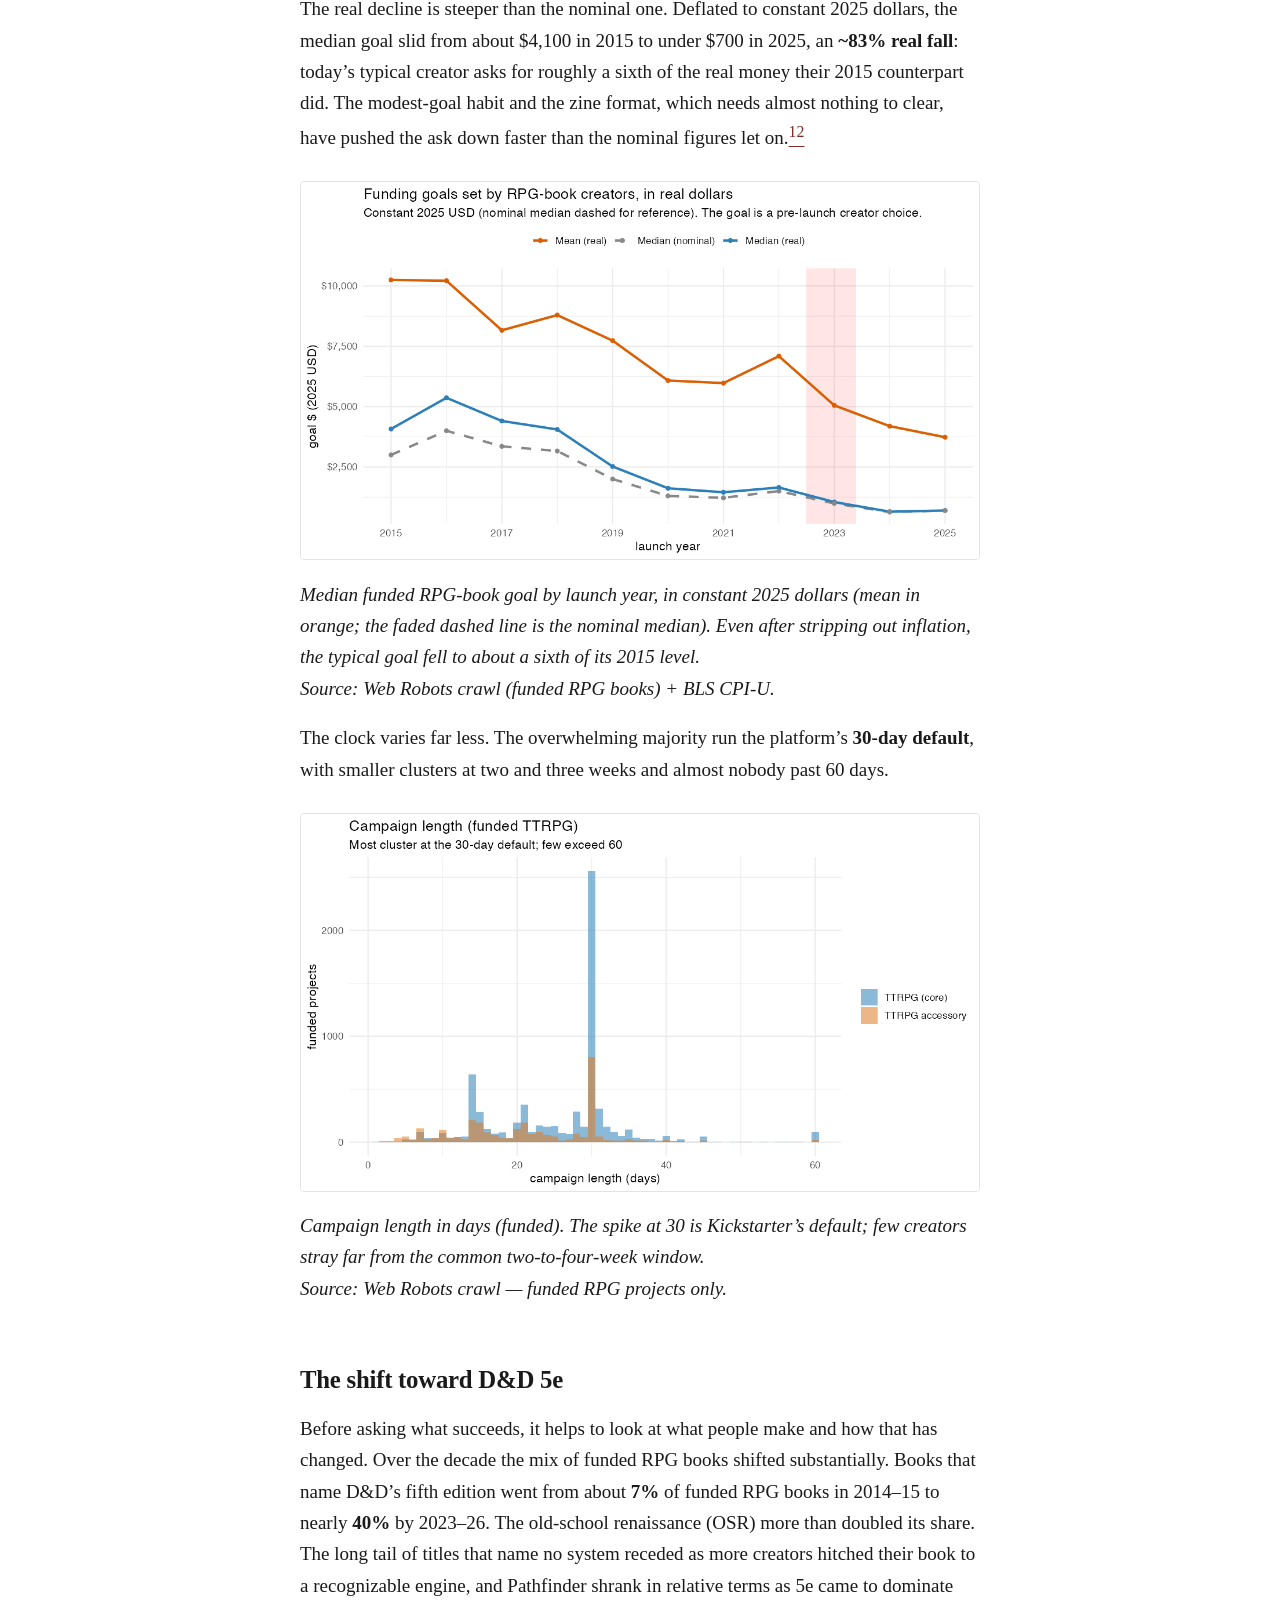
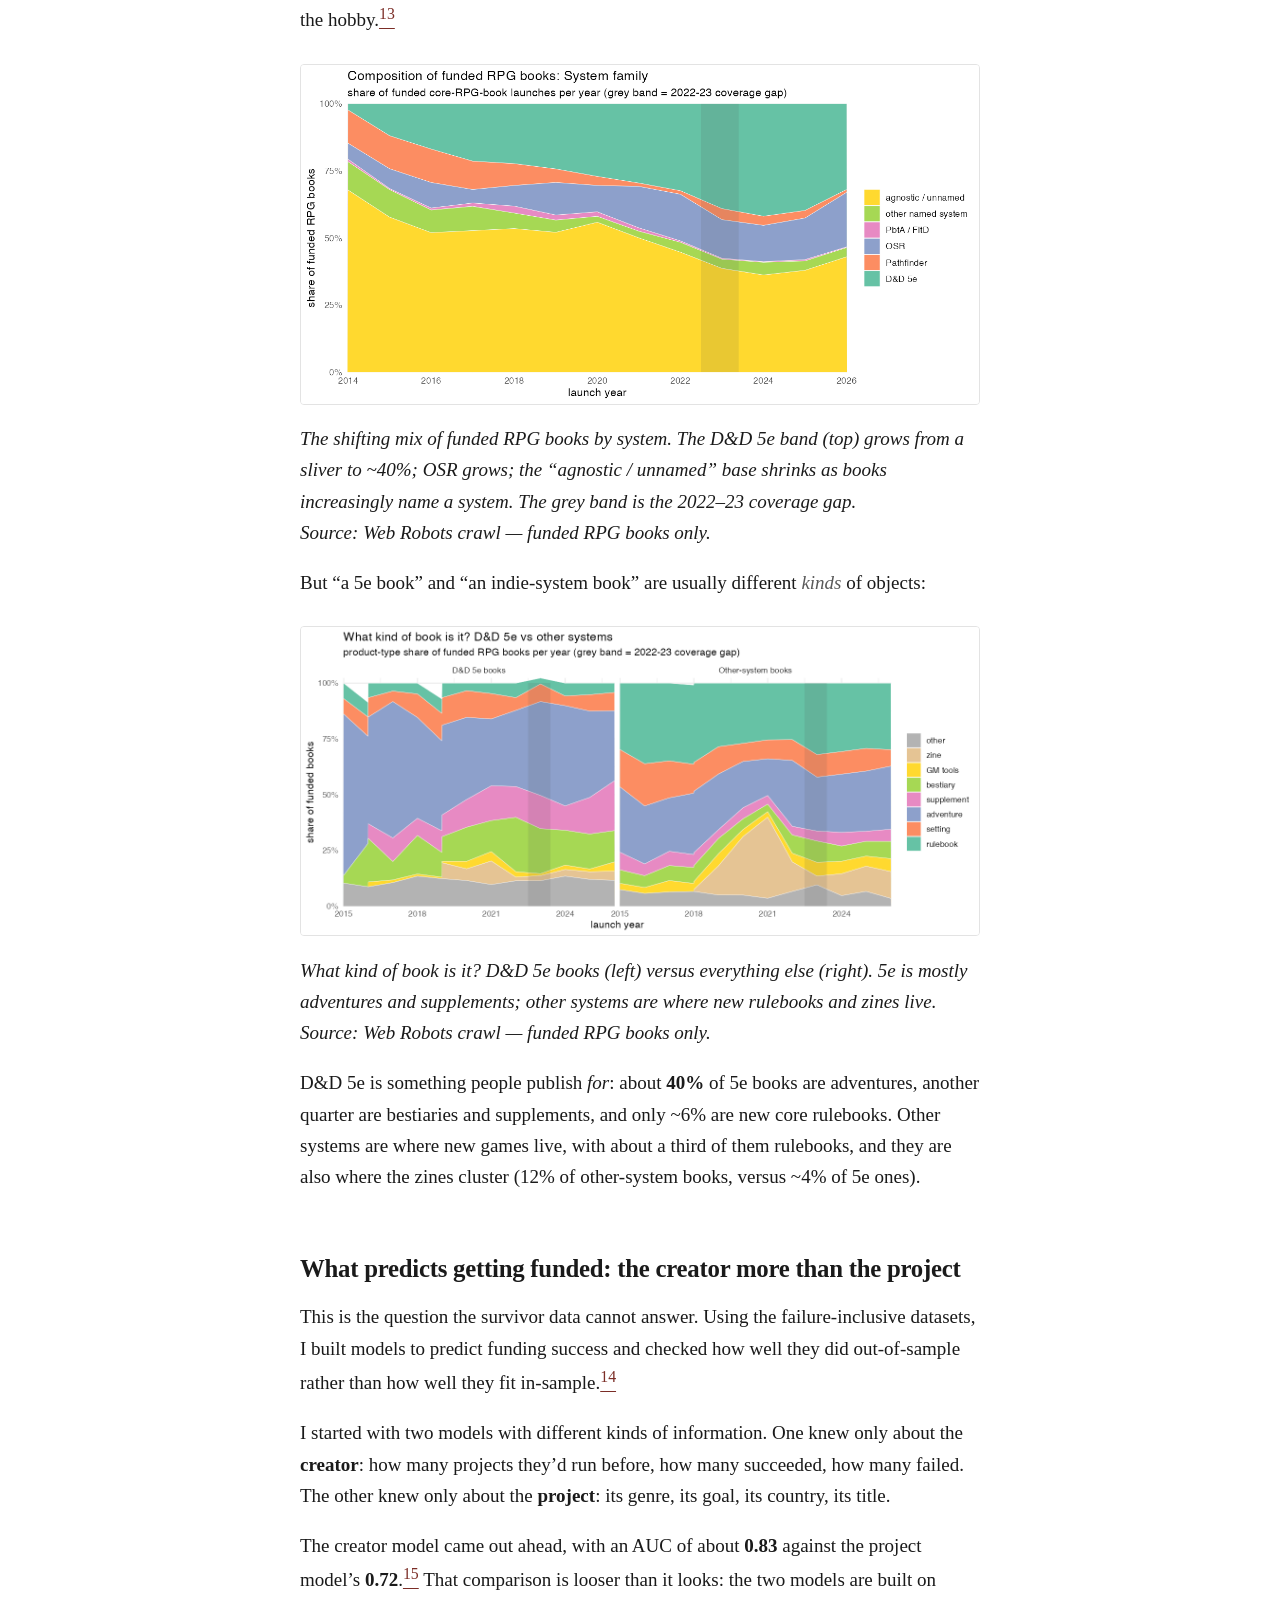
==== commit 5c951d77: "update" ====
--- a/docs/index.html
+++ b/docs/index.html
@@ -68,7 +68,7 @@
 id="fnref1" role="doc-noteref"><sup>1</sup></a> It found that across
 those mega-projects the high-end “whale” tiers brought in roughly 23% of
 all the money, against under 4% for the cheap entry tiers, and that the
-median whale tier sat at about $478.</p>
+median whale tier was about $478.</p>
 <p>While pretty interesting, the post focuses on a heavily selected
 sample of projects: the most successful mega campaigns. It left me
 curious about how the rest of Kickstarter’s RPG projects fare. What
@@ -788,16 +788,15 @@
 campaigns. The right-hand bar is what a million-dollar campaign looks
 like; most funded books look like the left.</em><br />
 <em>Source: Wayback-recovered reward tiers — funded RPG books.</em></p>
-<p>The RPG-book “whale” sits lower than in the original post. Defined
-the same way, as the single most-expensive tier in a campaign, the
-median top-priced tier across these books is about
-<strong>$300</strong>, versus $478 among the million-dollar
-megaprojects. That ceiling tier isn’t where the money is made: the
-highest-grossing tier of the median book is only about
-<strong>$65</strong>. The expensive tier exists, but few people buy it,
-and that holds at every size — the top-priced tier collects about 4–6%
-of its campaign’s money whether the campaign raised $30,000 or $3
-million.</p>
+<p>The RPG-book “whale” is lower than in the original post. Defined the
+same way, as the single most-expensive tier in a campaign, the median
+top-priced tier across these books is about <strong>$300</strong>,
+versus $478 among the million-dollar megaprojects. That ceiling tier
+isn’t where the money is made: the highest-grossing tier of the median
+book is only about <strong>$65</strong>. The expensive tier exists, but
+few people buy it, and that holds at every size — the top-priced tier
+collects about 4–6% of its campaign’s money whether the campaign raised
+$30,000 or $3 million.</p>
 <p>The tier that does the earning is not a fixed price either. It rises
 with the campaign, from about <strong>$50</strong> for books under
 $50,000 to <strong>$127</strong> for those above $250,000. In every band
@@ -980,8 +979,8 @@
 real-world failure rate somewhere around a third to a half. The crawl is
 essentially the successful subset. A useful cross-check: where the
 survivor data and the failure-aware data overlap, the funded projects’
-dollar amounts and backer counts match almost exactly, so the bias sits
-in which projects appear rather than in the numbers attached to them.<a
+dollar amounts and backer counts match almost exactly, so the bias is in
+which projects appear rather than in the numbers attached to them.<a
 href="#fnref3" class="footnote-back" role="doc-backlink">↩︎</a></p></li>
 <li id="fn4"><p>The three sources have complementary strengths and
 weaknesses. Web Robots: rich detail (video, staff pick, full text,
